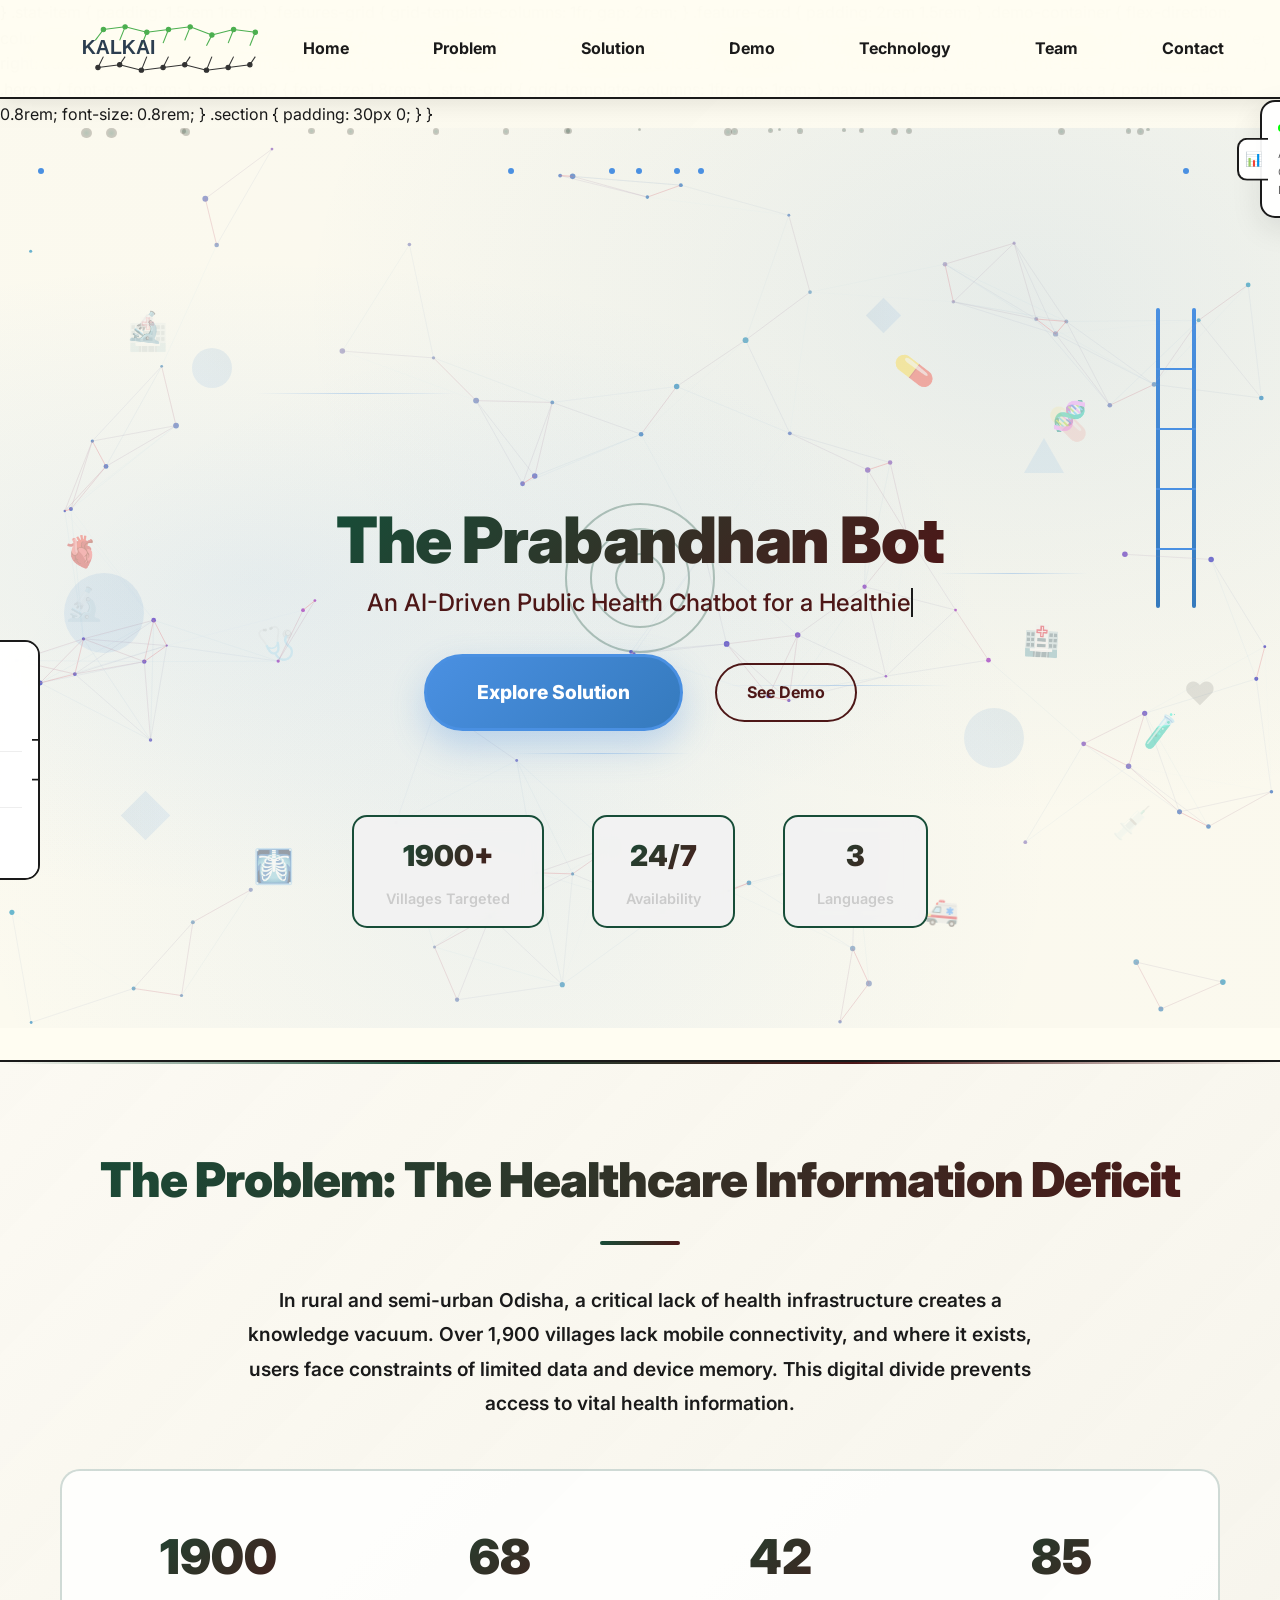
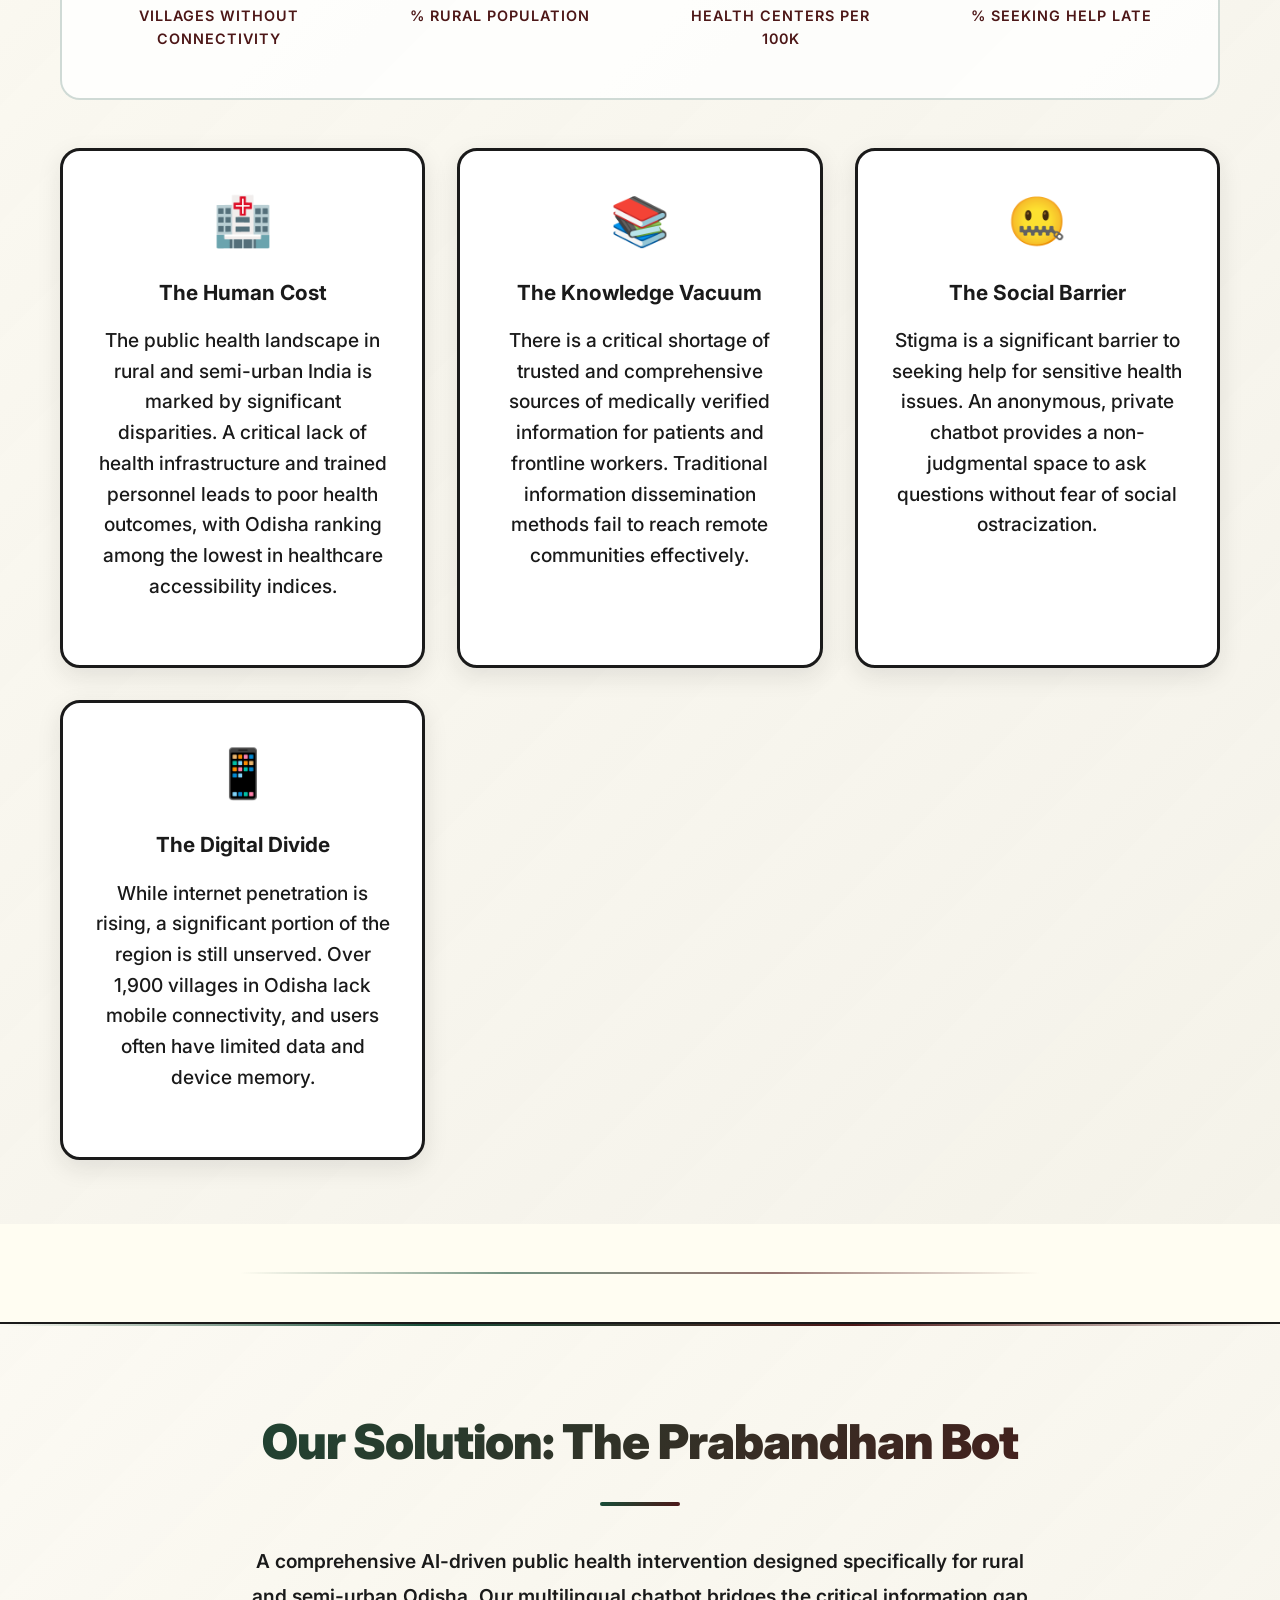
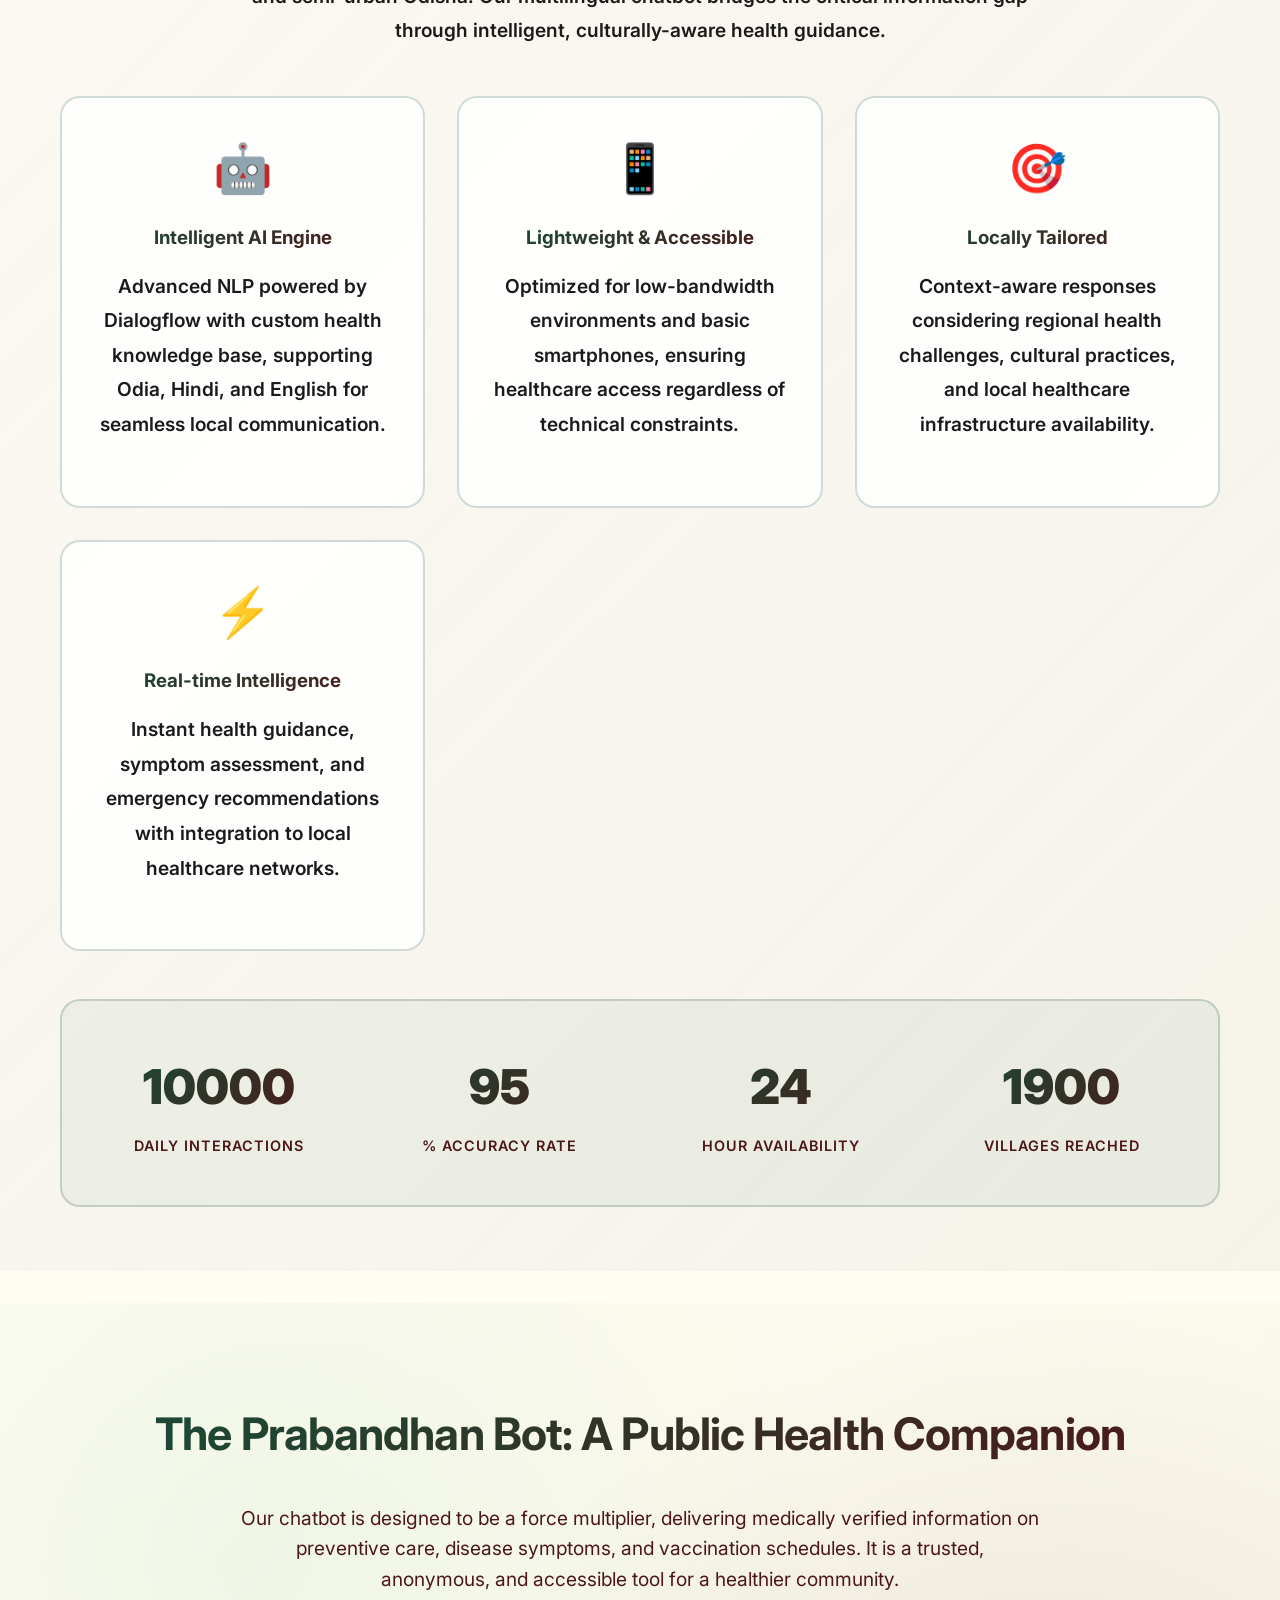
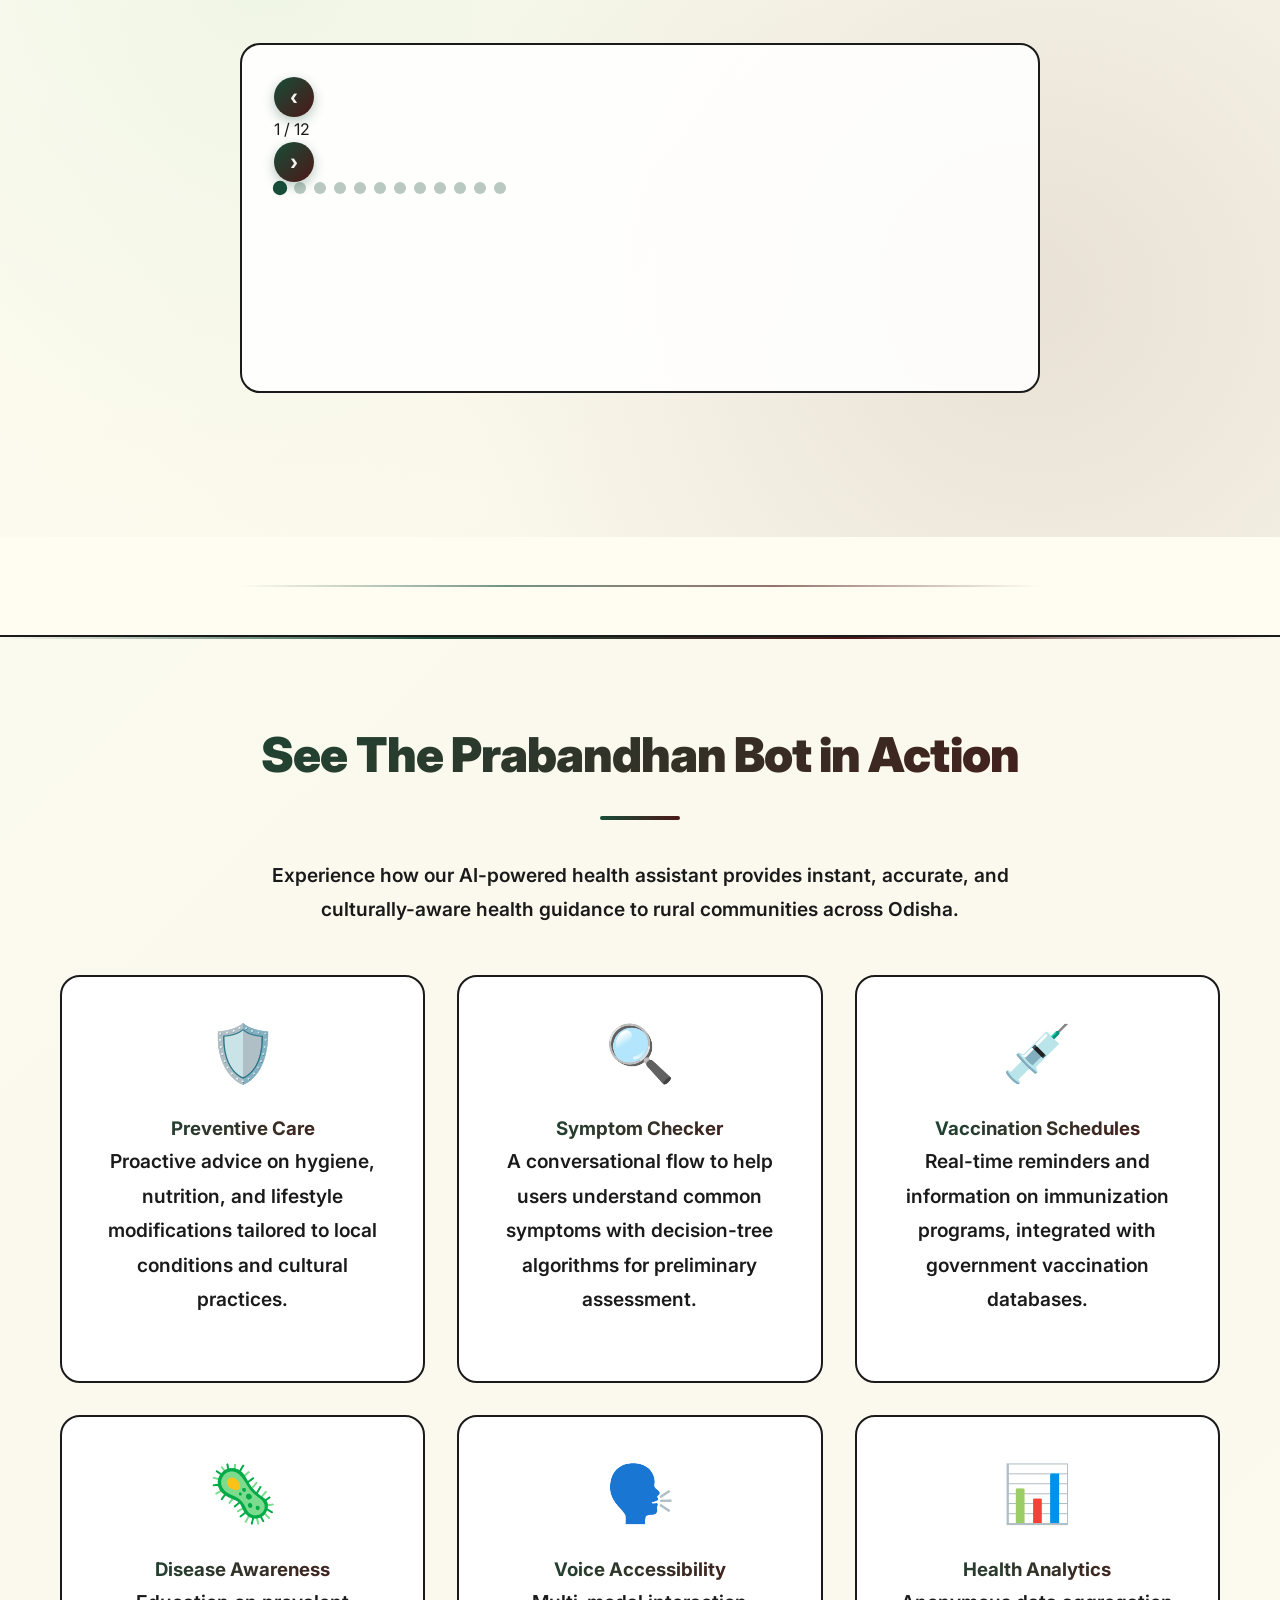
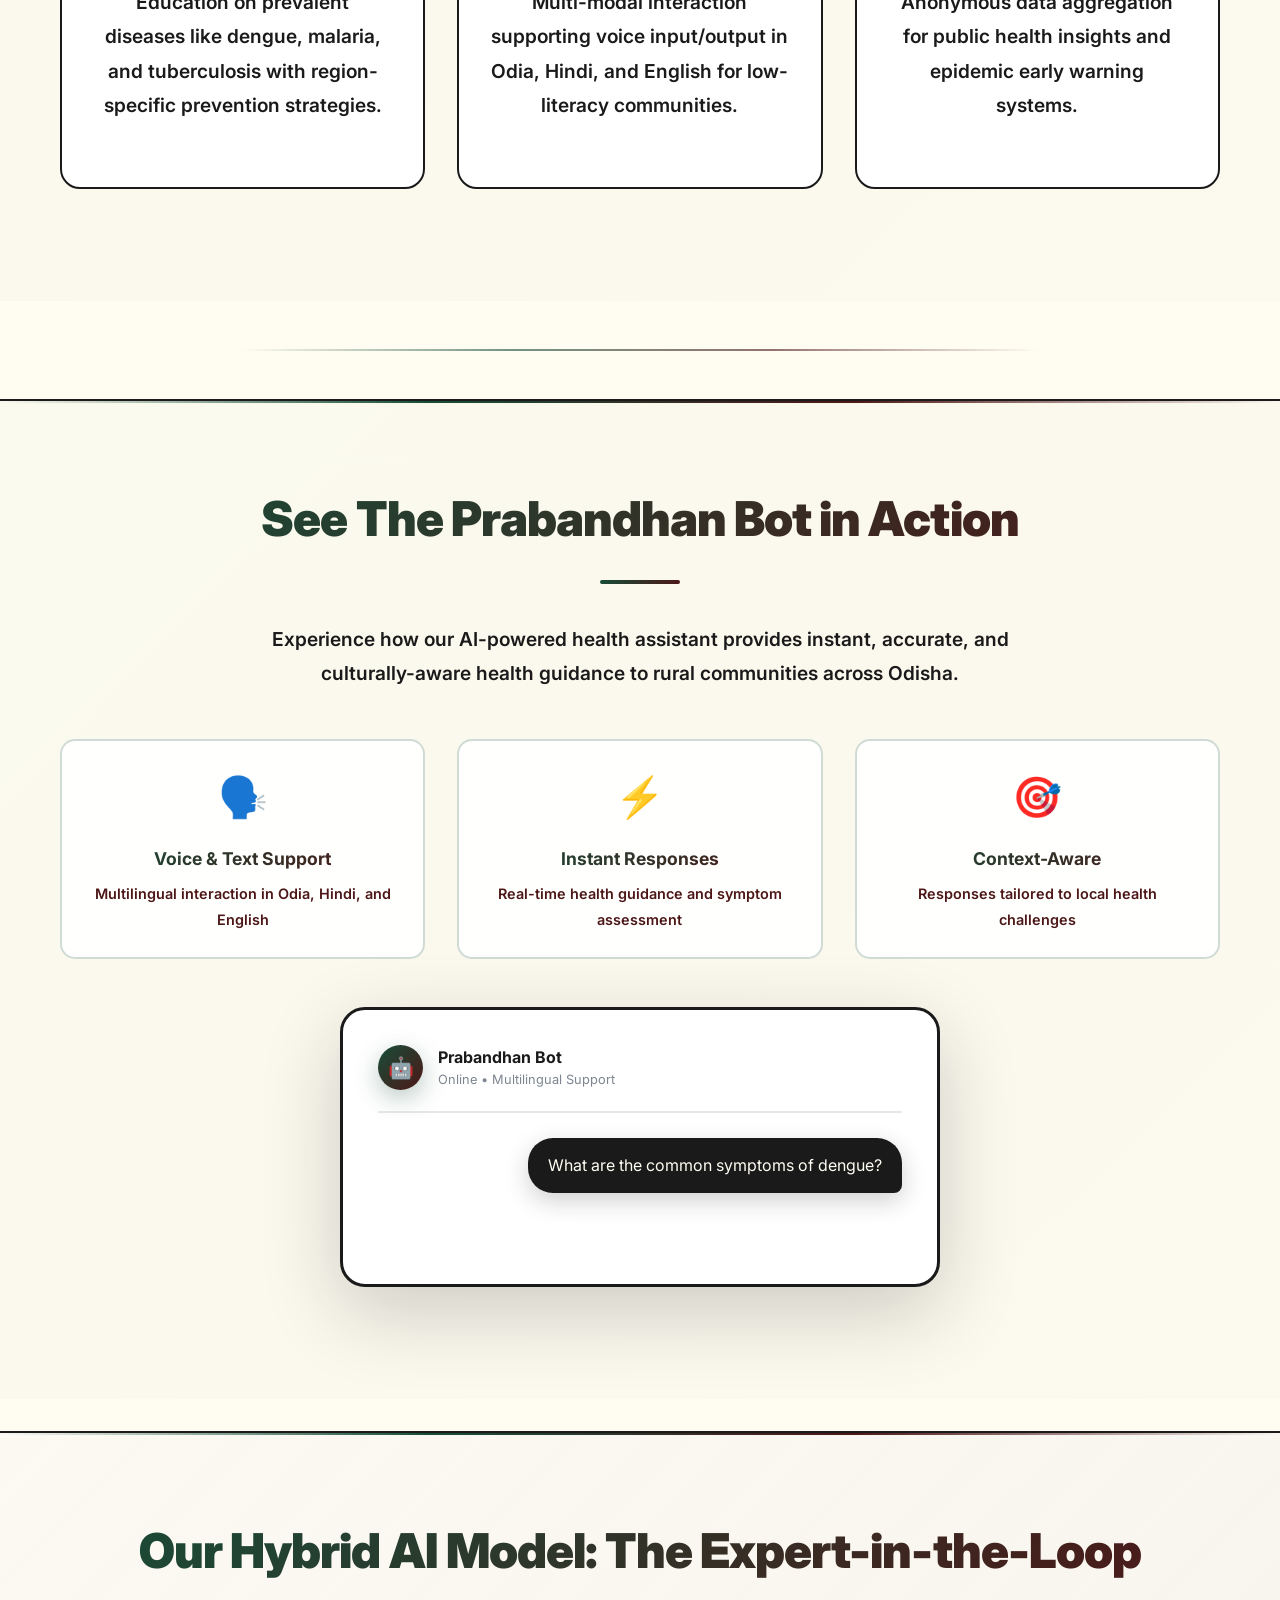
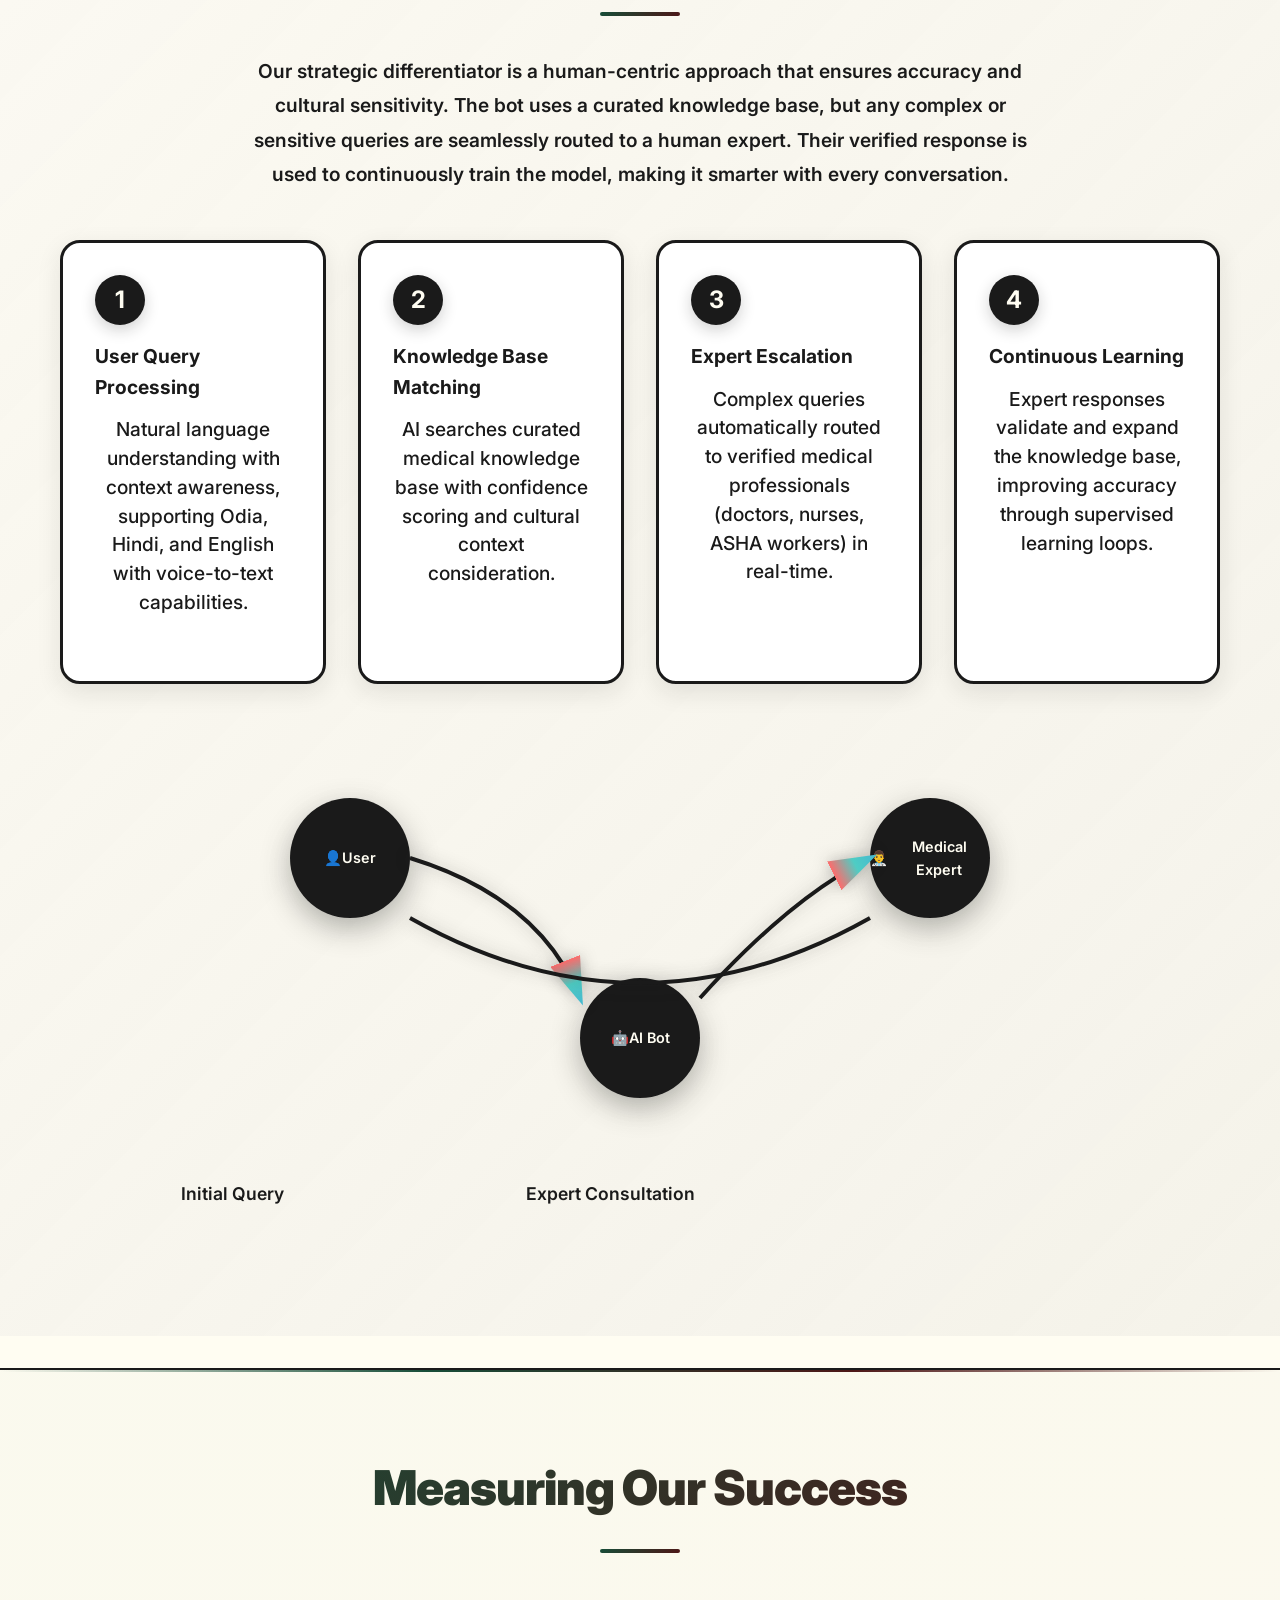
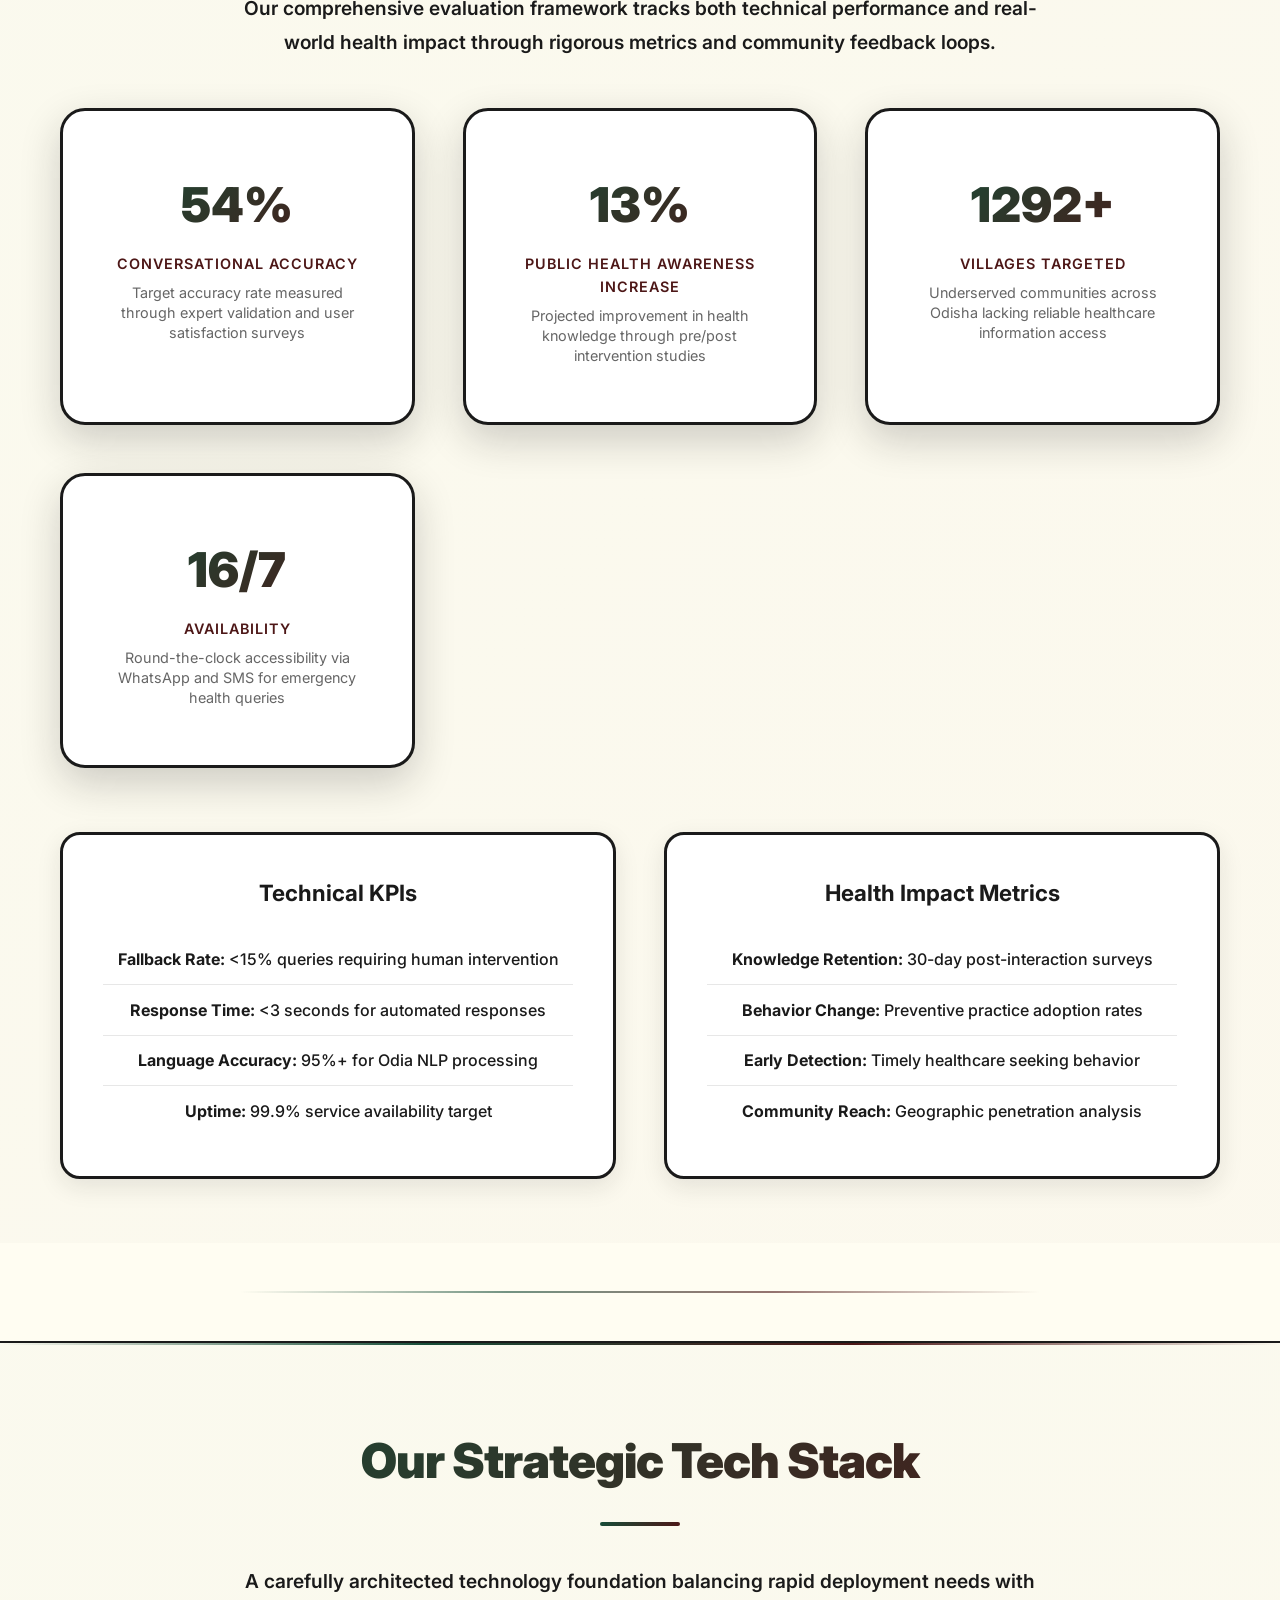
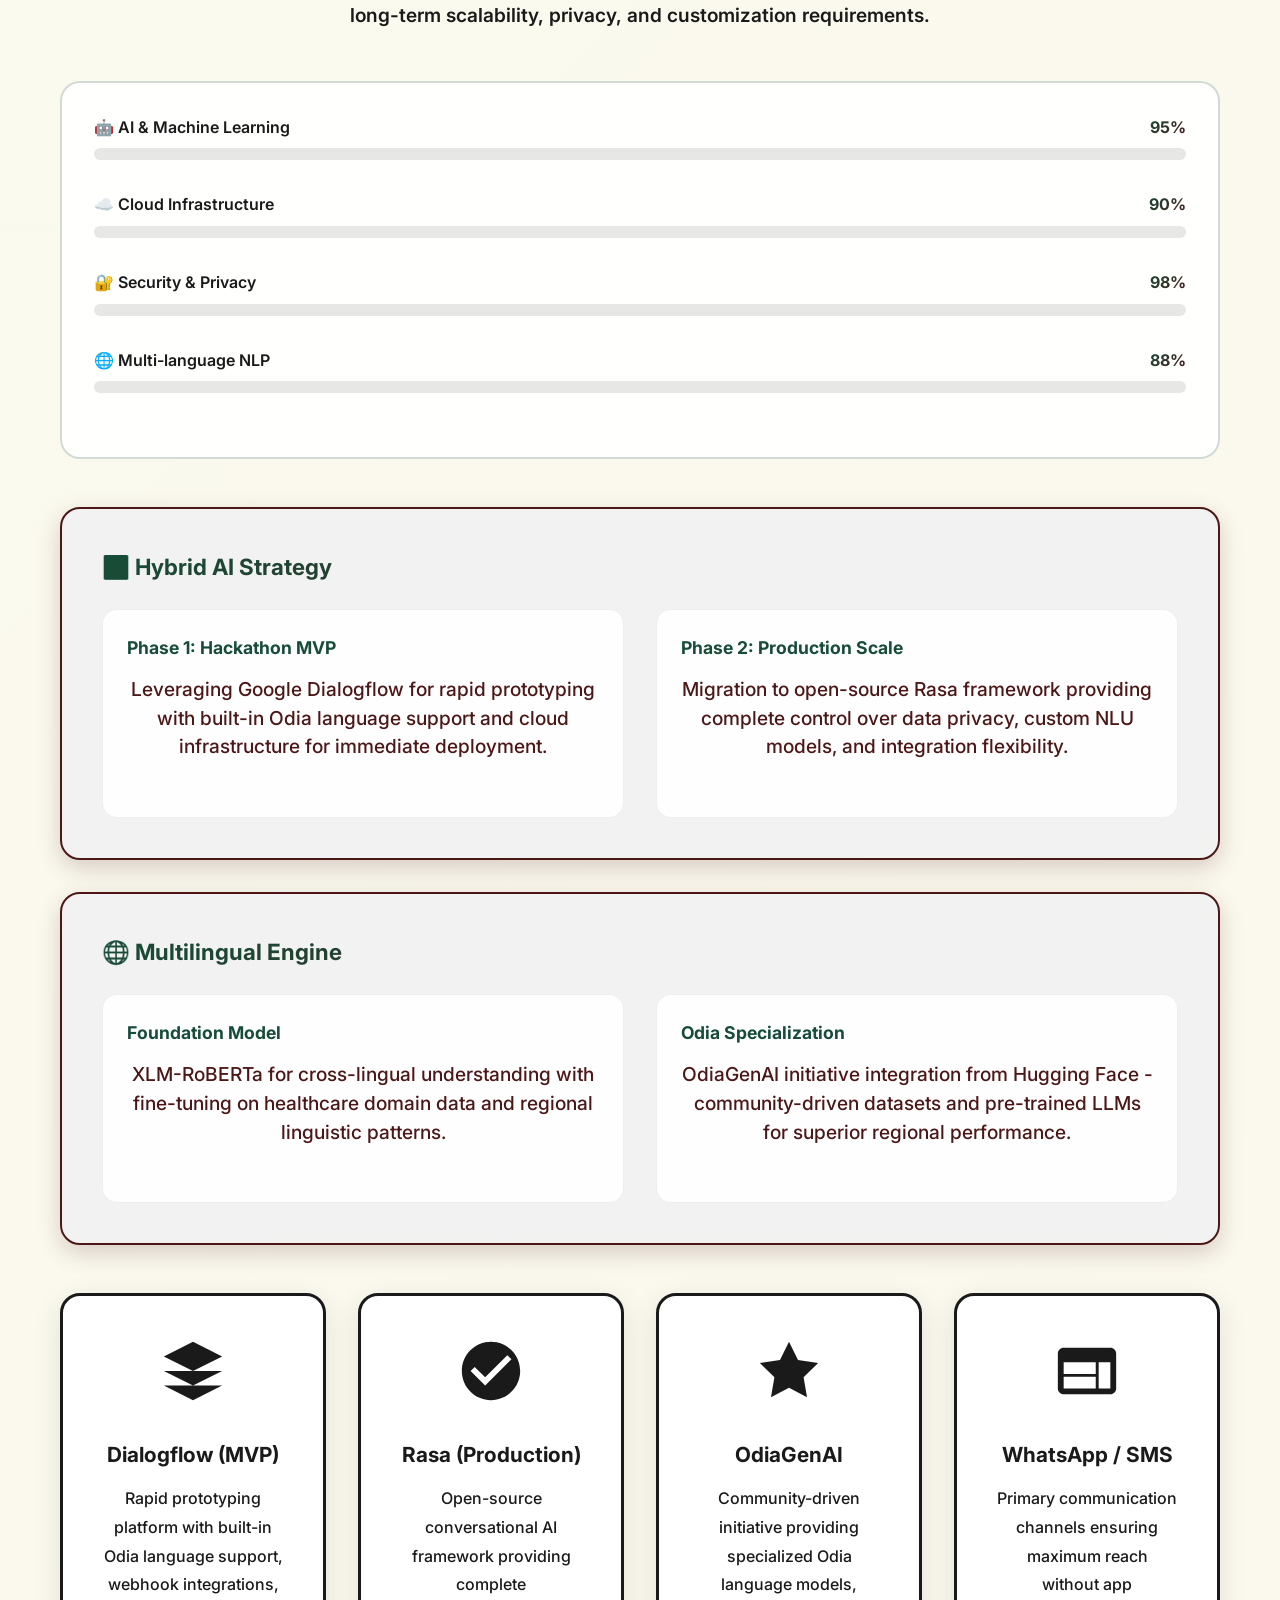
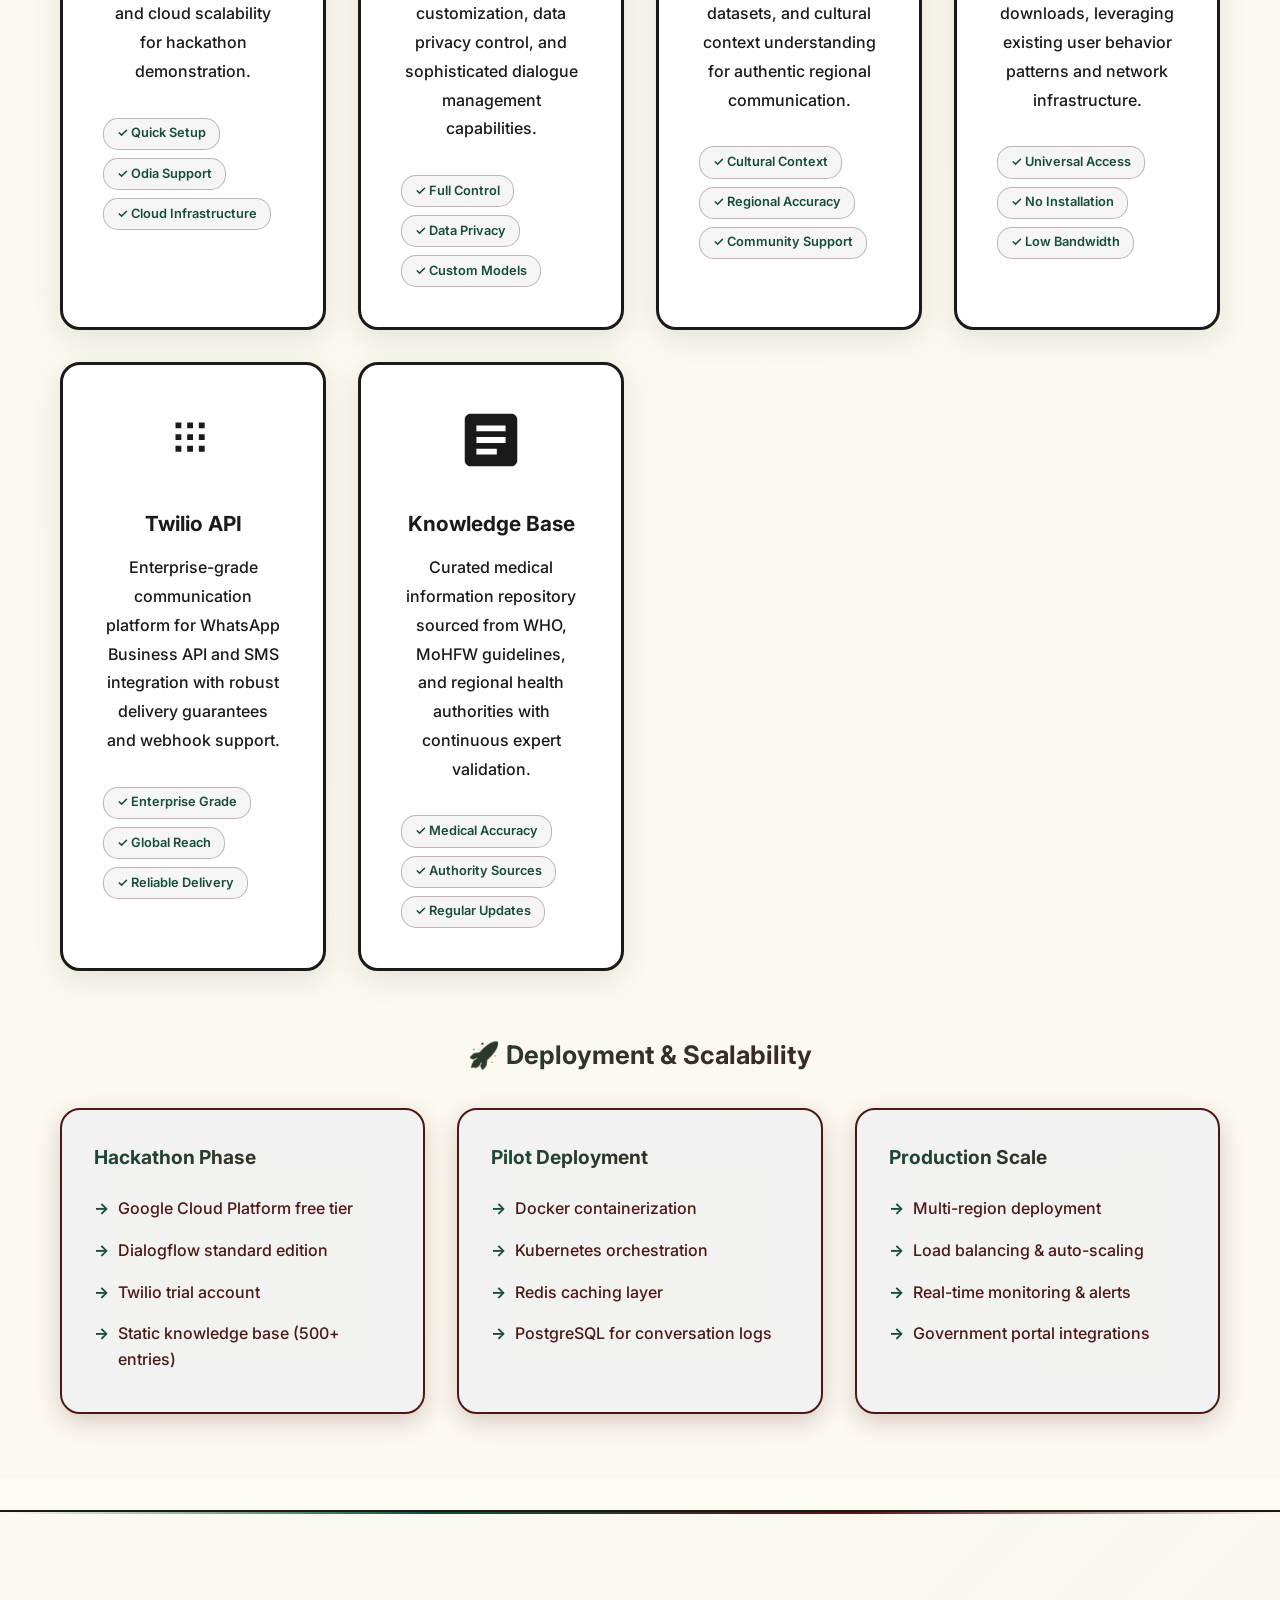
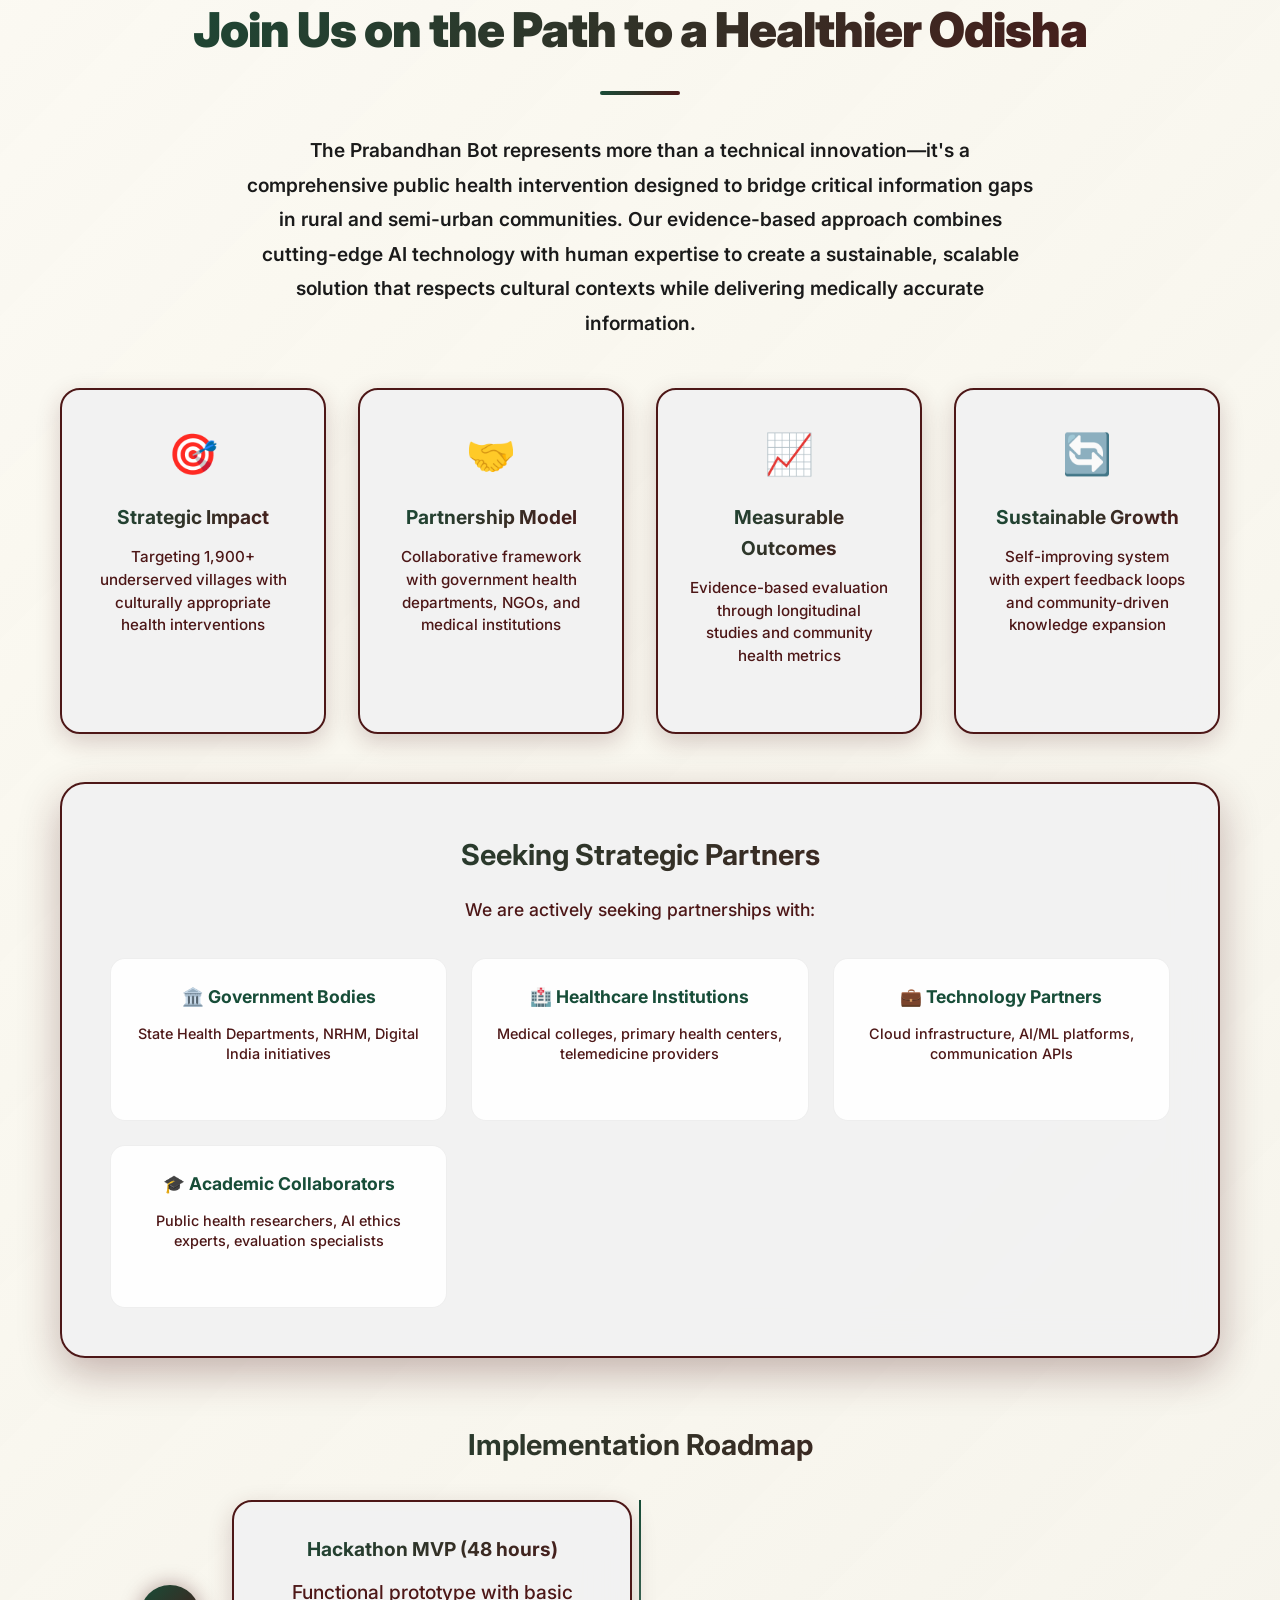
==== index.html @ 6de7fa2d "Add files via upload" ====
<!DOCTYPE html>
<html lang="en">
<head>
    <meta charset="UTF-8">
    <meta name="viewport" content="width=device-width, initial-scale=1.0">
    <title>KALKAI Presents: The Prabandhan Bot - AI-Driven Public Health Chatbot</title>
    <link rel="preconnect" href="https://fonts.googleapis.com">
    <link rel="preconnect" href="https://fonts.gstatic.com" crossorigin>
    <link href="https://fonts.googleapis.com/css2?family=Inter:wght@300;400;500;600;700;800&display=swap" rel="stylesheet">
    
    <style>
        * {
            margin: 0;
            padding: 0;
            box-sizing: border-box;
        }

        html {
            scroll-behavior: smooth;
            overflow-x: hidden;
        }

        body {
            font-family: 'Inter', sans-serif;
            background: #FFFDF2;
            color: #1a1a1a;
            line-height: 1.6;
            overflow-x: hidden;
            position: relative;
            width: 100%;
            max-width: 100%;
        }

        body::before {
            content: '';
            position: fixed;
            top: 0;
            left: 0;
            width: 100%;
            height: 100%;
            background: linear-gradient(135deg, rgba(26, 26, 26, 0.02) 0%, rgba(26, 26, 26, 0.01) 50%, rgba(26, 26, 26, 0.02) 100%);
            z-index: -1;
            pointer-events: none;
        }

        .container {
            max-width: 1200px;
            margin: 0 auto;
            padding: 0 20px;
        }

        /* Header */
        .header {
            position: fixed;
            top: 0;
            left: 0;
            width: 100%;
            background: rgba(255, 253, 242, 0.98);
            backdrop-filter: blur(20px);
            z-index: 1000;
            padding: 1rem 0;
            border-bottom: 2px solid #1a1a1a;
            box-shadow: 0 4px 20px rgba(26, 26, 26, 0.1);
        }

        .header-content {
            display: flex;
            align-items: center;
            justify-content: space-between;
            max-width: 1200px;
            margin: 0 auto;
            padding: 0 20px;
        }

        .logo {
            display: flex;
            align-items: center;
            gap: 1rem;
            cursor: pointer;
            transition: transform 0.3s ease;
            text-decoration: none;
        }

        .logo:hover {
            transform: scale(1.05);
        }

        .logo img {
            height: 65px;
            width: auto;
        }

        .logo-text {
            font-size: 1.8rem;
            font-weight: 700;
            background: linear-gradient(135deg, #174D38, #4D1717);
            -webkit-background-clip: text;
            -webkit-text-fill-color: transparent;
            background-clip: text;
        }

        .nav-links {
            display: flex;
            gap: 2rem;
            list-style: none;
        }

        .nav-links a {
            color: #1a1a1a;
            text-decoration: none;
            font-weight: 700;
            transition: all 0.3s ease;
            padding: 0.8rem 1.5rem;
            border-radius: 8px;
            border: 2px solid transparent;
        }

        .nav-links a:hover {
            background: linear-gradient(135deg, #174D38, #4D1717);
            color: #F2F2F2;
            border: 2px solid #174D38;
            transform: translateY(-2px);
        }

        /* Hero Section */
        .hero {
            height: 100vh;
            position: relative;
            display: flex;
            align-items: center;
            justify-content: center;
            text-align: center;
            overflow: hidden;
            background: #FFFDF2;
            padding-top: 80px;
        }

        .hero-canvas {
            position: absolute;
            top: 0;
            left: 0;
            width: 100%;
            height: 100%;
            z-index: 1;
        }

        .hero-content {
            position: relative;
            z-index: 2;
            opacity: 0;
            transform: translateY(30px);
            animation: fadeInUp 2s ease forwards 0.5s;
            text-align: center;
            max-width: 800px;
            margin: 0 auto;
            padding: 0 20px;
        }

        /* Floating Elements */
        .floating-elements {
            position: absolute;
            top: 0;
            left: 0;
            width: 100%;
            height: 100%;
            z-index: 1;
            pointer-events: none;
        }

        .floating-icon {
            position: absolute;
            font-size: 2rem;
            opacity: 0.1;
            animation: float 6s ease-in-out infinite;
        }

        .floating-icon:nth-child(1) { top: 20%; left: 10%; animation-delay: 0s; }
        .floating-icon:nth-child(2) { top: 30%; right: 15%; animation-delay: 1s; }
        .floating-icon:nth-child(3) { bottom: 40%; left: 20%; animation-delay: 2s; }
        .floating-icon:nth-child(4) { bottom: 20%; right: 10%; animation-delay: 3s; }
        .floating-icon:nth-child(5) { top: 50%; left: 5%; animation-delay: 4s; }
        .floating-icon:nth-child(6) { top: 60%; right: 5%; animation-delay: 5s; }

        @keyframes float {
            0%, 100% { 
                transform: translateY(0px) rotate(0deg);
                opacity: 0.1;
            }
            50% { 
                transform: translateY(-20px) rotate(10deg);
                opacity: 0.3;
            }
        }

        /* Hero Background Gradient Animation */
        .hero::before {
            content: '';
            position: absolute;
            top: 0;
            left: 0;
            right: 0;
            bottom: 0;
            background: linear-gradient(
                45deg,
                rgba(26, 26, 26, 0.02) 0%,
                rgba(26, 26, 26, 0.01) 25%,
                rgba(26, 26, 26, 0.02) 50%,
                rgba(26, 26, 26, 0.01) 75%,
                rgba(26, 26, 26, 0.02) 100%
            );
            background-size: 400% 400%;
            animation: gradientShift 15s ease infinite;
            z-index: 0;
        }

        @keyframes gradientShift {
            0% { background-position: 0% 50%; }
            50% { background-position: 100% 50%; }
            100% { background-position: 0% 50%; }
        }

        /* Interactive Elements */
        .hero-stats {
            position: absolute;
            bottom: 100px;
            left: 50%;
            transform: translateX(-50%);
            display: flex;
            gap: 3rem;
            z-index: 2;
        }

        .hero-stat {
            text-align: center;
            padding: 1rem 2rem;
            background: rgba(242, 242, 242, 0.9);
            border-radius: 15px;
            border: 2px solid #174D38;
            backdrop-filter: blur(10px);
            transition: all 0.3s ease;
            cursor: pointer;
        }

        .hero-stat:hover {
            transform: translateY(-5px);
            box-shadow: 0 10px 30px rgba(23, 77, 56, 0.2);
            border-color: #4D1717;
        }

        .hero-stat-number {
            font-size: 1.8rem;
            font-weight: 900;
            background: linear-gradient(135deg, #174D38, #4D1717);
            -webkit-background-clip: text;
            -webkit-text-fill-color: transparent;
            background-clip: text;
            margin-bottom: 0.5rem;
        }

        .hero-stat-label {
            font-size: 0.9rem;
            color: #CBCBCB;
            font-weight: 600;
        }

        .hero h1 {
            font-size: 4rem;
            font-weight: 900;
            margin-bottom: 0.5rem;
            background: linear-gradient(135deg, #174D38, #4D1717);
            -webkit-background-clip: text;
            -webkit-text-fill-color: transparent;
            background-clip: text;
            text-shadow: none;
            letter-spacing: -0.02em;
            position: relative;
            text-align: center;
            line-height: 1.1;
        }

        .hero h1::before {
            content: '';
            position: absolute;
            top: -10px;
            left: -10px;
            right: -10px;
            bottom: -10px;
            background: linear-gradient(45deg, transparent, rgba(26, 26, 26, 0.05), transparent);
            border-radius: 10px;
            z-index: -1;
            opacity: 0;
            animation: titleGlow 3s ease-in-out infinite;
        }

        @keyframes titleGlow {
            0%, 100% { opacity: 0; transform: scale(1); }
            50% { opacity: 1; transform: scale(1.02); }
        }

        /* Animated Subtitle */
        .hero-subtitle {
            font-size: 1.5rem;
            margin-bottom: 1.5rem;
            color: #4D1717;
            font-weight: 500;
            max-width: 600px;
            margin-left: auto;
            margin-right: auto;
            position: relative;
            overflow: hidden;
            text-align: center;
        }

        .typing-text {
            border-right: 2px solid #1a1a1a;
            animation: blink 1s infinite;
        }

        @keyframes blink {
            0%, 50% { border-color: #1a1a1a; }
            51%, 100% { border-color: transparent; }
        }

        /* Interactive CTA with ripple effect */
        .cta-container {
            position: relative;
            margin-top: 2rem;
            display: flex;
            gap: 2rem;
            justify-content: center;
            align-items: center;
            flex-wrap: wrap;
        }

        .cta-secondary {
            display: inline-block;
            padding: 15px 30px;
            border: 2px solid #4D1717;
            background: transparent;
            color: #4D1717;
            text-decoration: none;
            border-radius: 50px;
            font-weight: 700;
            transition: all 0.3s ease;
            position: relative;
            overflow: hidden;
        }

        .cta-secondary:hover {
            background: #4D1717;
            color: #F2F2F2;
            transform: translateY(-2px);
        }

        @keyframes gradientText {
            0% { background-position: 0% 50%; }
            50% { background-position: 100% 50%; }
            100% { background-position: 0% 50%; }
        }

        .hero p {
            font-size: 1.5rem;
            margin-bottom: 2rem;
            color: #2d2d2d;
            font-weight: 500;
            max-width: 600px;
            margin-left: auto;
            margin-right: auto;
        }

        .cta-button {
            display: inline-block;
            background: linear-gradient(135deg, #4A90E2, #357ABD);
            color: #FFFFFF;
            padding: 20px 50px;
            border-radius: 50px;
            text-decoration: none;
            font-weight: 800;
            font-size: 1.2rem;
            transition: all 0.4s cubic-bezier(0.175, 0.885, 0.32, 1.275);
            box-shadow: 0 15px 35px rgba(74, 144, 226, 0.3);
            position: relative;
            overflow: hidden;
            border: 3px solid #4A90E2;
        }

        .cta-button::before {
            content: '';
            position: absolute;
            top: 0;
            left: -100%;
            width: 100%;
            height: 100%;
            background: linear-gradient(90deg, transparent, rgba(255, 255, 255, 0.3), transparent);
            transition: left 0.5s;
        }

        .cta-button:hover::before {
            left: 100%;
        }

        .cta-button:hover {
            transform: translateY(-5px) scale(1.05);
            background: #FFFFFF;
            color: #4A90E2;
            box-shadow: 0 25px 50px rgba(74, 144, 226, 0.4);
            border-color: #357ABD;
        }

        /* Section Styles */
        .section {
            padding: 100px 0;
            opacity: 0;
            transform: translateY(50px);
            transition: all 0.8s ease;
            background: #FFFDF2;
            border-top: 2px solid #1a1a1a;
        }

        .section.visible {
            opacity: 1;
            transform: translateY(0);
        }

        .section h2 {
            font-size: 3rem;
            font-weight: 900;
            margin-bottom: 2rem;
            background: linear-gradient(135deg, #174D38, #4D1717);
            -webkit-background-clip: text;
            -webkit-text-fill-color: transparent;
            background-clip: text;
            text-align: center;
            position: relative;
            letter-spacing: -0.02em;
        }

        .section h2::after {
            content: '';
            position: absolute;
            bottom: -10px;
            left: 50%;
            transform: translateX(-50%);
            width: 80px;
            height: 4px;
            background: linear-gradient(135deg, #174D38, #4D1717);
            border-radius: 2px;
        }

        .section p {
            font-size: 1.2rem;
            line-height: 1.8;
            max-width: 800px;
            margin: 0 auto 2rem;
            text-align: center;
            color: #1a1a1a;
            font-weight: 600;
        }

        /* Problem Section */
        .problem {
            background: #FFFDF2;
            position: relative;
            border-top: 2px solid #1a1a1a;
        }

        .problem h2 {
            color: #1a1a1a;
        }

        .problem p {
            color: #1a1a1a;
        }

        /* Chatbot Mockup */
        .chatbot-demo {
            background: #FFFFFF;
            border: 3px solid #1a1a1a;
            border-radius: 25px;
            padding: 35px;
            max-width: 600px;
            margin: 3rem auto;
            box-shadow: 0 25px 80px rgba(26, 26, 26, 0.2);
            backdrop-filter: blur(20px);
        }

        .chat-header {
            display: flex;
            align-items: center;
            margin-bottom: 25px;
            padding-bottom: 20px;
            border-bottom: 2px solid rgba(26, 26, 26, 0.1);
        }

        .bot-avatar {
            width: 45px;
            height: 45px;
            background: linear-gradient(135deg, #174D38, #4D1717);
            border-radius: 50%;
            display: flex;
            align-items: center;
            justify-content: center;
            margin-right: 15px;
            font-size: 1.3rem;
            color: #F2F2F2;
            box-shadow: 0 8px 25px rgba(23, 77, 56, 0.3);
            animation: pulse 2s infinite;
        }

        @keyframes pulse {
            0%, 100% { transform: scale(1); }
            50% { transform: scale(1.05); }
        }

        .chat-message {
            margin-bottom: 15px;
            opacity: 0;
            transform: translateY(20px);
        }

        .user-message {
            text-align: right;
        }

        .user-message .message-bubble {
            background: #1a1a1a;
            color: #FFFDF2;
            padding: 15px 20px;
            border-radius: 25px 25px 8px 25px;
            display: inline-block;
            max-width: 80%;
            box-shadow: 0 8px 25px rgba(26, 26, 26, 0.2);
        }

        .bot-message .message-bubble {
            background: #1a1a1a;
            color: #FFFDF2;
            padding: 15px 20px;
            border-radius: 25px 25px 25px 8px;
            display: inline-block;
            max-width: 80%;
            box-shadow: 0 8px 25px rgba(26, 26, 26, 0.2);
            font-weight: 500;
        }

        .typing-indicator {
            display: none;
            color: #7d8590;
            font-style: italic;
        }

        /* Expert Loop Diagram */
        .expert-loop {
            text-align: center;
            margin: 4rem auto;
        }

        .diagram-container {
            position: relative;
            max-width: 800px;
            margin: 0 auto;
            height: 400px;
        }

        .node {
            position: absolute;
            width: 120px;
            height: 120px;
            border-radius: 50%;
            display: flex;
            align-items: center;
            justify-content: center;
            font-weight: 600;
            font-size: 0.9rem;
            text-align: center;
            box-shadow: 0 10px 30px rgba(0, 0, 0, 0.3);
        }

        .user-node {
            background: #1a1a1a;
            color: #FFFDF2;
            top: 50px;
            left: 50px;
            animation: nodeFloat 3s ease-in-out infinite;
        }

        .bot-node {
            background: #1a1a1a;
            color: #FFFDF2;
            bottom: 50px;
            left: 50%;
            transform: translateX(-50%);
            animation: nodeFloat 3s ease-in-out infinite 1s;
        }

        .expert-node {
            background: #1a1a1a;
            color: #FFFDF2;
            top: 50px;
            right: 50px;
            animation: nodeFloat 3s ease-in-out infinite 2s;
        }

        @keyframes nodeFloat {
            0%, 100% { transform: translateY(0) scale(1); }
            50% { transform: translateY(-10px) scale(1.05); }
        }

        .arrow {
            position: absolute;
            stroke: #1a1a1a;
            stroke-width: 4;
            fill: none;
            stroke-dasharray: 0;
            stroke-dashoffset: 0;
            filter: drop-shadow(0 0 8px rgba(26, 26, 26, 0.3));
        }

        /* Statistics Section */
        .stats {
            background: #FFFDF2;
            text-align: center;
            position: relative;
            border-top: 2px solid #1a1a1a;
        }

        .stats h2 {
            color: #1a1a1a;
        }

        .stats p {
            color: #1a1a1a;
        }

        .stats-grid {
            display: grid;
            grid-template-columns: repeat(auto-fit, minmax(300px, 1fr));
            gap: 3rem;
            margin-top: 3rem;
        }

        .stat-item {
            background: #FFFFFF;
            padding: 3.5rem 2.5rem;
            border-radius: 25px;
            border: 3px solid #1a1a1a;
            box-shadow: 0 15px 40px rgba(26, 26, 26, 0.2);
            backdrop-filter: blur(20px);
            transition: all 0.4s cubic-bezier(0.175, 0.885, 0.32, 1.275);
        }

        .stat-item:hover {
            transform: translateY(-10px) scale(1.02);
            border-color: #1a1a1a;
            box-shadow: 0 25px 60px rgba(26, 26, 26, 0.3);
            background: #FFFFFF;
        }

        .stat-number {
            font-size: 4.5rem;
            font-weight: 900;
            color: #1a1a1a;
            margin-bottom: 0.8rem;
        }

        .stat-label {
            font-size: 1.3rem;
            font-weight: 600;
            color: #1a1a1a;
        }

        /* Tech Stack Section */
        .tech-stack {
            background: #FFFDF2;
            border-top: 2px solid #1a1a1a;
        }

        .tech-stack h2 {
            color: #1a1a1a;
        }

        .tech-stack p {
            color: #1a1a1a;
        }

        .tech-grid {
            display: grid;
            grid-template-columns: repeat(auto-fit, minmax(250px, 1fr));
            gap: 2rem;
            margin-top: 3rem;
        }

        .tech-item {
            background: #FFFFFF;
            padding: 2.5rem;
            border-radius: 20px;
            text-align: center;
            border: 3px solid #1a1a1a;
            transition: all 0.4s cubic-bezier(0.175, 0.885, 0.32, 1.275);
            backdrop-filter: blur(20px);
            box-shadow: 0 8px 30px rgba(26, 26, 26, 0.1);
        }

        .tech-item:hover {
            transform: translateY(-8px) scale(1.02);
            border-color: #1a1a1a;
            box-shadow: 0 20px 50px rgba(26, 26, 26, 0.2);
            background: #FFFFFF;
        }

        .tech-icon {
            width: 70px;
            height: 70px;
            margin: 0 auto 1.5rem;
            fill: #1a1a1a;
            transition: all 0.3s ease;
        }

        .tech-item:hover .tech-icon {
            transform: scale(1.1) rotate(5deg);
            fill: #1a1a1a;
        }

        .tech-item h3 {
            font-size: 1.3rem;
            margin-bottom: 0.8rem;
            color: #1a1a1a;
            font-weight: 700;
        }

        .tech-item p {
            font-size: 1rem;
            color: #1a1a1a;
            font-weight: 500;
        }

        /* Final CTA */
        .final-cta {
            background: #FFFDF2;
            text-align: center;
            position: relative;
            border-top: 2px solid #1a1a1a;
        }

        .final-cta h2 {
            color: #1a1a1a;
        }

        .final-cta p {
            color: #1a1a1a;
        }

        /* Problem Grid Styles */
        .problem-grid {
            display: grid;
            grid-template-columns: repeat(auto-fit, minmax(280px, 1fr));
            gap: 2rem;
            margin-top: 3rem;
        }

        .problem-card {
            background: #FFFFFF;
            padding: 2rem;
            border-radius: 20px;
            text-align: center;
            border: 3px solid #1a1a1a;
            backdrop-filter: blur(20px);
            transition: all 0.4s cubic-bezier(0.175, 0.885, 0.32, 1.275);
            box-shadow: 0 8px 25px rgba(26, 26, 26, 0.1);
            position: relative;
            overflow: hidden;
        }

        .problem-card::before {
            content: '';
            position: absolute;
            top: 0;
            left: -100%;
            width: 100%;
            height: 100%;
            background: linear-gradient(90deg, transparent, rgba(23, 77, 56, 0.1), transparent);
            transition: left 0.5s ease;
        }

        .problem-card:hover::before {
            left: 100%;
        }

        .problem-card:hover {
            transform: translateY(-8px);
            border-color: #1a1a1a;
            box-shadow: 0 20px 50px rgba(26, 26, 26, 0.2);
            background: #FFFFFF;
        }

        .problem-icon {
            font-size: 3rem;
            margin-bottom: 1rem;
        }

        .problem-card h3 {
            font-size: 1.3rem;
            margin-bottom: 1rem;
            color: #1a1a1a;
            font-weight: 700;
        }

        .problem-card p {
            color: #1a1a1a;
            line-height: 1.6;
            font-weight: 500;
        }

        /* Features Showcase */
        .features-showcase {
            display: grid;
            grid-template-columns: repeat(auto-fit, minmax(300px, 1fr));
            gap: 2rem;
            margin: 3rem 0;
        }

        .feature-item {
            background: rgba(242, 242, 242, 0.95);
            padding: 2rem;
            border-radius: 20px;
            text-align: center;
            border: 2px solid #4D1717;
            backdrop-filter: blur(20px);
            transition: all 0.4s ease;
            box-shadow: 0 8px 25px rgba(77, 23, 23, 0.2);
        }

        .feature-item:hover {
            transform: translateY(-5px);
            border-color: #CBCBCB;
            box-shadow: 0 15px 40px rgba(77, 23, 23, 0.3);
            background: rgba(255, 255, 255, 0.98);
        }

        .feature-icon {
            font-size: 2.5rem;
            margin-bottom: 1rem;
        }

        .feature-item h3 {
            font-size: 1.2rem;
            margin-bottom: 0.8rem;
            background: linear-gradient(135deg, #174D38, #4D1717);
            -webkit-background-clip: text;
            -webkit-text-fill-color: transparent;
            background-clip: text;
            font-weight: 700;
        }

        .feature-item p {
            color: #4D1717;
            font-size: 0.95rem;
            line-height: 1.5;
            font-weight: 500;
        }

        /* Workflow Steps */
        .workflow-explanation {
            display: grid;
            grid-template-columns: repeat(auto-fit, minmax(250px, 1fr));
            gap: 2rem;
            margin: 3rem 0;
        }

        .workflow-step {
            background: #FFFFFF;
            padding: 2rem;
            border-radius: 20px;
            border: 3px solid #1a1a1a;
            backdrop-filter: blur(20px);
            transition: all 0.4s ease;
            box-shadow: 0 8px 25px rgba(26, 26, 26, 0.1);
        }

        .workflow-step:hover {
            transform: translateY(-5px);
            border-color: #1a1a1a;
            box-shadow: 0 15px 40px rgba(26, 26, 26, 0.2);
            background: #FFFFFF;
        }

        .step-number {
            width: 50px;
            height: 50px;
            border-radius: 50%;
            background: #1a1a1a;
            display: flex;
            align-items: center;
            justify-content: center;
            font-size: 1.5rem;
            font-weight: bold;
            color: #FFFDF2;
            margin-bottom: 1rem;
            box-shadow: 0 5px 15px rgba(26, 26, 26, 0.2);
        }

        .workflow-step h3 {
            font-size: 1.2rem;
            margin-bottom: 0.8rem;
            color: #1a1a1a;
            font-weight: 700;
        }

        .workflow-step p {
            color: #1a1a1a;
            line-height: 1.5;
            font-weight: 500;
        }

        /* Process Labels */
        .process-labels {
            display: flex;
            justify-content: space-around;
            margin-top: 2rem;
        }

        .process-label {
            color: #1a1a1a;
            font-weight: 600;
            font-size: 1.1rem;
            opacity: 0;
            transition: opacity 0.5s ease;
        }

        /* Statistics Enhancements */
        .stat-description {
            font-size: 0.9rem;
            color: #666;
            margin-top: 0.5rem;
            line-height: 1.4;
        }

        .metrics-breakdown {
            display: grid;
            grid-template-columns: repeat(auto-fit, minmax(400px, 1fr));
            gap: 3rem;
            margin-top: 4rem;
        }

        .metric-category {
            background: #FFFFFF;
            padding: 2.5rem;
            border-radius: 20px;
            border: 3px solid #1a1a1a;
            backdrop-filter: blur(20px);
            box-shadow: 0 8px 25px rgba(26, 26, 26, 0.1);
        }

        .metric-category h3 {
            font-size: 1.4rem;
            margin-bottom: 1.5rem;
            color: #1a1a1a;
            font-weight: 700;
        }

        .metric-category ul {
            list-style: none;
            padding: 0;
        }

        .metric-category li {
            padding: 0.8rem 0;
            border-bottom: 1px solid rgba(26, 26, 26, 0.1);
            color: #1a1a1a;
            line-height: 1.5;
            font-weight: 500;
        }

        .metric-category li:last-child {
            border-bottom: none;
        }

        .metric-category strong {
            color: #1a1a1a;
            font-weight: 700;
        }

        /* Architecture Styles */
        .architecture-overview {
            margin: 3rem 0;
        }

        .arch-layer {
            background: rgba(242, 242, 242, 0.95);
            padding: 2.5rem;
            border-radius: 20px;
            border: 2px solid #4D1717;
            backdrop-filter: blur(20px);
            margin-bottom: 2rem;
            box-shadow: 0 8px 25px rgba(77, 23, 23, 0.2);
        }

        .arch-layer h3 {
            font-size: 1.4rem;
            margin-bottom: 1.5rem;
            background: linear-gradient(135deg, #174D38, #4D1717);
            -webkit-background-clip: text;
            -webkit-text-fill-color: transparent;
            background-clip: text;
            font-weight: 700;
        }

        .arch-content {
            display: grid;
            grid-template-columns: repeat(auto-fit, minmax(300px, 1fr));
            gap: 2rem;
        }

        .arch-phase, .arch-component {
            background: rgba(255, 255, 255, 0.9);
            padding: 1.5rem;
            border-radius: 15px;
            border: 1px solid rgba(203, 203, 203, 0.3);
        }

        .arch-phase h4, .arch-component h4 {
            font-size: 1.1rem;
            margin-bottom: 0.8rem;
            color: #174D38;
            font-weight: 700;
        }

        .arch-phase p, .arch-component p {
            color: #4D1717;
            line-height: 1.5;
            font-weight: 500;
        }

        /* Tech Features */
        .tech-features {
            display: flex;
            flex-wrap: wrap;
            gap: 0.5rem;
            margin-top: 1rem;
        }

        .tech-features span {
            background: rgba(203, 203, 203, 0.2);
            color: #174D38;
            padding: 0.3rem 0.8rem;
            border-radius: 15px;
            font-size: 0.8rem;
            border: 1px solid rgba(77, 23, 23, 0.3);
            font-weight: 600;
        }

        /* Deployment Strategy */
        .deployment-strategy {
            margin-top: 4rem;
        }

        .deployment-strategy h3 {
            font-size: 1.6rem;
            margin-bottom: 2rem;
            text-align: center;
            background: linear-gradient(135deg, #174D38, #4D1717);
            -webkit-background-clip: text;
            -webkit-text-fill-color: transparent;
            background-clip: text;
            font-weight: 700;
        }

        .deployment-grid {
            display: grid;
            grid-template-columns: repeat(auto-fit, minmax(300px, 1fr));
            gap: 2rem;
        }

        .deployment-phase {
            background: rgba(242, 242, 242, 0.95);
            padding: 2rem;
            border-radius: 20px;
            border: 2px solid #4D1717;
            backdrop-filter: blur(20px);
            box-shadow: 0 8px 25px rgba(77, 23, 23, 0.2);
        }

        .deployment-phase h4 {
            font-size: 1.2rem;
            margin-bottom: 1rem;
            background: linear-gradient(135deg, #174D38, #4D1717);
            -webkit-background-clip: text;
            -webkit-text-fill-color: transparent;
            background-clip: text;
            font-weight: 700;
        }

        .deployment-phase ul {
            list-style: none;
            padding: 0;
        }

        .deployment-phase li {
            padding: 0.5rem 0;
            color: #4D1717;
            position: relative;
            padding-left: 1.5rem;
            font-weight: 500;
        }

        .deployment-phase li::before {
            content: '→';
            position: absolute;
            left: 0;
            color: #174D38;
            font-weight: bold;
        }

        /* CTA Highlights */
        .cta-highlights {
            display: grid;
            grid-template-columns: repeat(auto-fit, minmax(250px, 1fr));
            gap: 2rem;
            margin: 3rem 0;
        }

        .highlight-item {
            background: rgba(242, 242, 242, 0.95);
            padding: 2rem;
            border-radius: 20px;
            text-align: center;
            border: 2px solid #4D1717;
            backdrop-filter: blur(20px);
            transition: all 0.4s ease;
            box-shadow: 0 8px 25px rgba(77, 23, 23, 0.2);
        }

        .highlight-item:hover {
            transform: translateY(-5px);
            border-color: #CBCBCB;
            box-shadow: 0 15px 40px rgba(77, 23, 23, 0.3);
            background: rgba(255, 255, 255, 0.98);
        }

        .highlight-icon {
            font-size: 2.5rem;
            margin-bottom: 1rem;
        }

        .highlight-item h3 {
            font-size: 1.2rem;
            margin-bottom: 0.8rem;
            background: linear-gradient(135deg, #174D38, #4D1717);
            -webkit-background-clip: text;
            -webkit-text-fill-color: transparent;
            background-clip: text;
            font-weight: 700;
        }

        .highlight-item p {
            color: #4D1717;
            font-size: 0.95rem;
            line-height: 1.5;
            font-weight: 500;
        }

        /* Partnership Section */
        .partnership-call {
            background: rgba(242, 242, 242, 0.95);
            padding: 3rem;
            border-radius: 25px;
            border: 2px solid #4D1717;
            backdrop-filter: blur(20px);
            margin: 3rem 0;
            text-align: center;
            box-shadow: 0 15px 40px rgba(77, 23, 23, 0.3);
        }

        .partnership-call h3 {
            font-size: 1.8rem;
            margin-bottom: 1rem;
            background: linear-gradient(135deg, #174D38, #4D1717);
            -webkit-background-clip: text;
            -webkit-text-fill-color: transparent;
            background-clip: text;
            font-weight: 700;
        }

        .partnership-call > p {
            font-size: 1.1rem;
            margin-bottom: 2rem;
            color: #4D1717;
            font-weight: 500;
        }

        .partner-categories {
            display: grid;
            grid-template-columns: repeat(auto-fit, minmax(250px, 1fr));
            gap: 1.5rem;
            margin-top: 2rem;
        }

        .partner-cat {
            background: rgba(255, 255, 255, 0.9);
            padding: 1.5rem;
            border-radius: 15px;
            border: 1px solid rgba(203, 203, 203, 0.3);
        }

        .partner-cat h4 {
            font-size: 1.1rem;
            margin-bottom: 0.8rem;
            color: #174D38;
            font-weight: 700;
        }

        .partner-cat p {
            color: #4D1717;
            font-size: 0.9rem;
            line-height: 1.4;
            font-weight: 500;
        }

        /* Timeline Styles */
        .roadmap-timeline {
            margin: 4rem 0;
        }

        .roadmap-timeline h3 {
            font-size: 1.8rem;
            margin-bottom: 2rem;
            text-align: center;
            background: linear-gradient(135deg, #174D38, #4D1717);
            -webkit-background-clip: text;
            -webkit-text-fill-color: transparent;
            background-clip: text;
            font-weight: 700;
        }

        .timeline {
            position: relative;
            max-width: 1000px;
            margin: 0 auto;
        }

        .timeline::before {
            content: '';
            position: absolute;
            left: 50%;
            top: 0;
            bottom: 0;
            width: 2px;
            background: linear-gradient(180deg, #174D38, #CBCBCB, #4D1717);
            transform: translateX(-50%);
        }

        .timeline-item {
            position: relative;
            margin-bottom: 3rem;
            display: flex;
            align-items: center;
        }

        .timeline-item:nth-child(odd) {
            flex-direction: row;
        }

        .timeline-item:nth-child(even) {
            flex-direction: row-reverse;
        }

        .timeline-marker {
            width: 60px;
            height: 60px;
            border-radius: 50%;
            background: linear-gradient(135deg, #174D38, #4D1717);
            display: flex;
            align-items: center;
            justify-content: center;
            font-size: 1.5rem;
            font-weight: bold;
            color: #F2F2F2;
            position: relative;
            z-index: 2;
            box-shadow: 0 0 20px rgba(77, 23, 23, 0.4);
        }

        .timeline-content {
            background: rgba(242, 242, 242, 0.95);
            padding: 2rem;
            border-radius: 20px;
            border: 2px solid #4D1717;
            backdrop-filter: blur(20px);
            flex: 1;
            margin: 0 2rem;
            max-width: 400px;
            box-shadow: 0 8px 25px rgba(77, 23, 23, 0.2);
        }

        .timeline-content h4 {
            font-size: 1.2rem;
            margin-bottom: 0.8rem;
            background: linear-gradient(135deg, #174D38, #4D1717);
            -webkit-background-clip: text;
            -webkit-text-fill-color: transparent;
            background-clip: text;
            font-weight: 700;
        }

        .timeline-content p {
            color: #4D1717;
            line-height: 1.5;
            font-weight: 500;
        }

        /* Live Data Indicators */
        .live-indicator {
            position: fixed;
            top: 100px;
            right: -180px;
            background: rgba(255, 255, 255, 0.95);
            border: 2px solid #1a1a1a;
            border-radius: 15px;
            padding: 1rem;
            z-index: 1001;
            min-width: 200px;
            backdrop-filter: blur(10px);
            box-shadow: 0 10px 30px rgba(26, 26, 26, 0.1);
            transition: right 0.4s ease;
            cursor: pointer;
        }

        .live-indicator:hover {
            right: 20px;
        }

        .live-indicator.show {
            right: -160px;
        }

        /* Add a visible tab/hint */
        .live-indicator::before {
            content: '📊';
            position: absolute;
            left: -25px;
            top: 50%;
            transform: translateY(-50%);
            background: rgba(255, 255, 255, 0.95);
            border: 2px solid #1a1a1a;
            border-right: none;
            border-radius: 10px 0 0 10px;
            padding: 8px 6px;
            font-size: 14px;
            transition: all 0.3s ease;
        }

        .live-indicator:hover::before {
            background: rgba(74, 144, 226, 0.95);
            color: white;
        }

        .live-status {
            display: flex;
            align-items: center;
            gap: 0.5rem;
            margin-bottom: 0.5rem;
        }

        .status-dot {
            width: 8px;
            height: 8px;
            border-radius: 50%;
            background: #00ff00;
            animation: pulse 2s infinite;
        }

        .status-text {
            font-size: 0.8rem;
            font-weight: 600;
            color: #1a1a1a;
        }

        .live-metrics {
            font-size: 0.7rem;
            color: #666;
        }

        /* Health Companion Section */
        .health-companion {
            background: linear-gradient(135deg, #FFFDF2 0%, #F8F6E8 100%);
            padding: 6rem 0;
            position: relative;
            overflow: hidden;
        }

        .health-companion::before {
            content: '';
            position: absolute;
            top: 0;
            left: 0;
            width: 100%;
            height: 100%;
            background: 
                radial-gradient(circle at 20% 30%, rgba(116, 200, 147, 0.1) 0%, transparent 50%),
                radial-gradient(circle at 80% 70%, rgba(77, 23, 23, 0.1) 0%, transparent 50%);
            z-index: 1;
        }

        .health-companion .container {
            position: relative;
            z-index: 2;
        }

        .health-companion h2 {
            text-align: center;
            font-size: 2.8rem;
            background: linear-gradient(135deg, #174D38, #4D1717);
            -webkit-background-clip: text;
            -webkit-text-fill-color: transparent;
            background-clip: text;
            margin-bottom: 2rem;
            font-weight: 700;
            letter-spacing: -0.02em;
        }

        /* Interactive Health Tips Carousel */
        .health-tips-carousel {
            position: relative;
            background: rgba(255, 255, 255, 0.9);
            border: 2px solid #1a1a1a;
            border-radius: 20px;
            padding: 2rem;
            margin: 3rem auto;
            max-width: 800px;
            overflow: hidden;
            min-height: 350px;
        }

        .health-tip {
            display: none;
            text-align: center;
            animation: fadeInUp 0.6s ease;
        }

        .health-tip.active {
            display: block;
        }

        .health-tip-icon {
            font-size: 3rem;
            margin-bottom: 1rem;
        }

        .health-tip h3 {
            font-size: 1.5rem;
            background: linear-gradient(135deg, #174D38, #4D1717);
            -webkit-background-clip: text;
            -webkit-text-fill-color: transparent;
            background-clip: text;
            font-weight: 700;
            margin-bottom: 1rem;
        }

        .health-tip p {
            color: #4D1717;
            font-size: 1.1rem;
            line-height: 1.6;
        }

        .health-tip-stats {
            display: flex;
            flex-wrap: wrap;
            gap: 0.5rem;
            margin-top: 1rem;
        }

        .health-tip-stats .stat {
            background: linear-gradient(135deg, #174D38, #22694E);
            color: white;
            padding: 0.3rem 0.8rem;
            border-radius: 20px;
            font-size: 0.8rem;
            font-weight: 500;
            white-space: nowrap;
            box-shadow: 0 2px 8px rgba(23, 77, 56, 0.2);
            transition: transform 0.3s ease;
        }

        .health-tip-stats .stat:hover {
            transform: translateY(-2px);
            box-shadow: 0 4px 12px rgba(23, 77, 56, 0.3);
        }

        /* Health Categories */
        .health-categories {
            margin-bottom: 2rem;
            text-align: center;
        }

        .health-categories h4 {
            color: #174D38;
            margin-bottom: 1rem;
            font-size: 1.1rem;
            font-weight: 600;
        }

        .category-tabs {
            display: flex;
            flex-wrap: wrap;
            justify-content: center;
            gap: 0.5rem;
            margin-bottom: 1rem;
        }

        .category-tab {
            padding: 0.5rem 1rem;
            border: 2px solid #174D38;
            background: transparent;
            color: #174D38;
            border-radius: 25px;
            font-weight: 500;
            cursor: pointer;
            transition: all 0.3s ease;
            font-size: 0.9rem;
        }

        .category-tab:hover, .category-tab.active {
            background: #174D38;
            color: white;
            transform: translateY(-2px);
            box-shadow: 0 4px 12px rgba(23, 77, 56, 0.3);
        }

        /* Carousel Navigation */
        .carousel-btn {
            background: linear-gradient(135deg, #174D38, #4D1717);
            color: #F2F2F2;
            border: none;
            width: 40px;
            height: 40px;
            border-radius: 50%;
            display: flex;
            align-items: center;
            justify-content: center;
            cursor: pointer;
            font-size: 1.5rem;
            font-weight: bold;
            transition: all 0.3s ease;
            box-shadow: 0 4px 12px rgba(23, 77, 56, 0.3);
        }

        .carousel-btn:hover {
            transform: translateY(-2px);
            box-shadow: 0 6px 16px rgba(23, 77, 56, 0.4);
        }

        .carousel-btn:active {
            transform: translateY(0);
        }

        /* Dots Navigation */
        .carousel-dots {
            display: flex;
            gap: 0.5rem;
        }

        .dot {
            width: 12px;
            height: 12px;
            border-radius: 50%;
            background: rgba(23, 77, 56, 0.3);
            cursor: pointer;
            transition: all 0.3s ease;
        }

        .dot.active {
            background: #174D38;
            transform: scale(1.2);
        }

        .dot:hover {
            background: #4D1717;
            transform: scale(1.1);
        }

        /* Topic Buttons */
        .health-topic-buttons {
            display: grid;
            grid-template-columns: repeat(auto-fit, minmax(120px, 1fr));
            gap: 1rem;
            margin-top: 2rem;
            padding-top: 2rem;
            border-top: 2px solid rgba(23, 77, 56, 0.2);
        }

        .topic-btn {
            display: flex;
            flex-direction: column;
            align-items: center;
            gap: 0.5rem;
            padding: 1rem 0.5rem;
            background: rgba(255, 255, 255, 0.8);
            border: 2px solid rgba(23, 77, 56, 0.2);
            border-radius: 15px;
            cursor: pointer;
            transition: all 0.3s ease;
            font-family: 'Inter', sans-serif;
        }

        .topic-btn:hover {
            background: rgba(23, 77, 56, 0.1);
            border-color: #174D38;
            transform: translateY(-3px);
            box-shadow: 0 8px 20px rgba(23, 77, 56, 0.2);
        }

        .topic-btn.active {
            background: linear-gradient(135deg, #174D38, #4D1717);
            border-color: #174D38;
            color: #F2F2F2;
            transform: translateY(-2px);
            box-shadow: 0 6px 16px rgba(23, 77, 56, 0.3);
        }

        .topic-icon {
            font-size: 2rem;
            display: block;
        }

        .topic-label {
            font-size: 0.9rem;
            font-weight: 600;
            text-align: center;
        }

        .topic-btn.active .topic-label {
            color: #F2F2F2;
        }

        /* Animation */
        @keyframes fadeInUp {
            from {
                opacity: 0;
                transform: translateY(20px);
            }
            to {
                opacity: 1;
                transform: translateY(0);
            }
        }

        .carousel-dot {
            width: 10px;
            height: 10px;
            border-radius: 50%;
            background: #ccc;
            cursor: pointer;
            transition: all 0.3s ease;
        }

        .carousel-dot.active {
            background: #1a1a1a;
            transform: scale(1.3);
        }

        /* Interactive Feature Cards */
        .interactive-features {
            display: grid;
            grid-template-columns: repeat(auto-fit, minmax(280px, 1fr));
            gap: 2rem;
            margin: 3rem 0;
        }

        .feature-card {
            background: rgba(255, 255, 255, 0.95);
            border: 2px solid #1a1a1a;
            border-radius: 20px;
            padding: 2rem;
            text-align: center;
            cursor: pointer;
            transition: all 0.4s cubic-bezier(0.175, 0.885, 0.32, 1.275);
            position: relative;
            overflow: hidden;
        }

        .feature-card::before {
            content: '';
            position: absolute;
            top: 0;
            left: -100%;
            width: 100%;
            height: 100%;
            background: linear-gradient(90deg, transparent, rgba(26, 26, 26, 0.05), transparent);
            transition: left 0.6s;
        }

        .feature-card:hover::before {
            left: 100%;
        }

        .feature-card:hover {
            transform: translateY(-10px) rotateY(5deg);
            box-shadow: 0 20px 40px rgba(26, 26, 26, 0.15);
            border-color: #1a1a1a;
        }

        .feature-card-icon {
            font-size: 3.5rem;
            margin-bottom: 1rem;
            display: block;
            transition: transform 0.3s ease;
        }

        .feature-card:hover .feature-card-icon {
            transform: scale(1.2) rotate(10deg);
        }

        /* Additional Animated Elements */
        .hero-particles {
            position: absolute;
            top: 0;
            left: 0;
            width: 100%;
            height: 100%;
            pointer-events: none;
            overflow: hidden;
        }

        .particle {
            position: absolute;
            background: radial-gradient(circle, rgba(23, 77, 56, 0.3), rgba(77, 23, 23, 0.2));
            border-radius: 50%;
            pointer-events: none;
            animation: floatParticle 20s infinite linear;
        }

        @keyframes floatParticle {
            0% { 
                transform: translateY(100vh) rotate(0deg);
                opacity: 0;
            }
            10% { opacity: 1; }
            90% { opacity: 1; }
            100% { 
                transform: translateY(-100px) rotate(360deg);
                opacity: 0;
            }
        }

        /* Enhanced Background Animation */
        .animated-bg {
            position: absolute;
            top: 0;
            left: 0;
            width: 100%;
            height: 100%;
            background: 
                radial-gradient(ellipse at 20% 50%, rgba(74, 144, 226, 0.1) 0%, transparent 50%),
                radial-gradient(ellipse at 80% 20%, rgba(53, 122, 189, 0.1) 0%, transparent 50%),
                radial-gradient(ellipse at 40% 80%, rgba(74, 144, 226, 0.08) 0%, transparent 50%);
            animation: backgroundPulse 8s ease-in-out infinite;
            pointer-events: none;
        }

        @keyframes backgroundPulse {
            0%, 100% { opacity: 0.3; transform: scale(1); }
            50% { opacity: 0.6; transform: scale(1.1); }
        }

        /* Floating Geometric Shapes */
        .geometric-shapes {
            position: absolute;
            width: 100%;
            height: 100%;
            pointer-events: none;
            overflow: hidden;
        }

        .shape {
            position: absolute;
            opacity: 0.1;
            animation: floatShape 15s ease-in-out infinite;
        }

        .shape-circle {
            border-radius: 50%;
            background: linear-gradient(45deg, #4A90E2, #357ABD);
        }

        .shape-triangle {
            width: 0;
            height: 0;
            border-left: 20px solid transparent;
            border-right: 20px solid transparent;
            border-bottom: 35px solid #4A90E2;
        }

        .shape-square {
            background: linear-gradient(45deg, #357ABD, #4A90E2);
            transform: rotate(45deg);
        }

        @keyframes floatShape {
            0%, 100% { 
                transform: translateY(0px) rotate(0deg);
                opacity: 0.1;
            }
            50% { 
                transform: translateY(-30px) rotate(180deg);
                opacity: 0.3;
            }
        }

        /* DNA Helix Animation */
        .dna-helix {
            position: absolute;
            right: 5%;
            top: 20%;
            width: 80px;
            height: 300px;
            pointer-events: none;
        }

        .dna-strand {
            position: absolute;
            width: 4px;
            height: 100%;
            background: linear-gradient(to bottom, #4A90E2, #357ABD);
            border-radius: 2px;
            animation: dnaRotate 6s linear infinite;
        }

        .dna-strand:nth-child(1) { left: 20px; }
        .dna-strand:nth-child(2) { right: 20px; animation-delay: -3s; }

        .dna-base {
            position: absolute;
            width: 40px;
            height: 2px;
            background: #4A90E2;
            left: 20px;
            animation: dnaBase 6s linear infinite;
        }

        @keyframes dnaRotate {
            0% { transform: rotateY(0deg); }
            100% { transform: rotateY(360deg); }
        }

        @keyframes dnaBase {
            0%, 100% { opacity: 0.3; transform: scaleX(1); }
            50% { opacity: 0.8; transform: scaleX(1.2); }
        }

        /* Enhanced Medical Icons */
        .medical-icons {
            position: absolute;
            width: 100%;
            height: 100%;
            pointer-events: none;
        }

        .medical-icon {
            position: absolute;
            font-size: 1.8rem;
            opacity: 0.4;
            animation: medicalFloat 8s ease-in-out infinite;
            transition: all 0.3s ease;
        }

        @keyframes medicalFloat {
            0%, 100% { 
                transform: translateY(0px) rotate(0deg) scale(1);
                opacity: 0.4;
            }
            25% { 
                transform: translateY(-15px) rotate(5deg) scale(1.1);
                opacity: 0.6;
            }
            50% { 
                transform: translateY(-25px) rotate(-5deg) scale(1.2);
                opacity: 0.8;
            }
            75% { 
                transform: translateY(-15px) rotate(3deg) scale(1.1);
                opacity: 0.6;
            }
        }

        /* Enhanced Pulse Rings */
        .pulse-rings {
            position: absolute;
            top: 50%;
            left: 50%;
            transform: translate(-50%, -50%);
            pointer-events: none;
        }

        .pulse-ring {
            position: absolute;
            border: 3px solid rgba(74, 144, 226, 0.4);
            border-radius: 50%;
            top: 50%;
            left: 50%;
            transform: translate(-50%, -50%);
            animation: pulseExpand 4s ease-out infinite;
        }

        @keyframes pulseExpand {
            0% {
                transform: translate(-50%, -50%) scale(0);
                opacity: 1;
            }
            100% {
                transform: translate(-50%, -50%) scale(4);
                opacity: 0;
            }
        }

        /* Network Connection Lines */
        .network-lines {
            position: absolute;
            width: 100%;
            height: 100%;
            pointer-events: none;
        }

        .connection-line {
            position: absolute;
            height: 1px;
            background: linear-gradient(90deg, transparent, rgba(74, 144, 226, 0.3), transparent);
            animation: networkPulse 3s ease-in-out infinite;
        }

        @keyframes networkPulse {
            0%, 100% { opacity: 0; transform: scaleX(0); }
            50% { opacity: 1; transform: scaleX(1); }
        }

        /* Floating Data Points */
        .data-points {
            position: absolute;
            width: 100%;
            height: 100%;
            pointer-events: none;
        }

        .data-point {
            position: absolute;
            width: 6px;
            height: 6px;
            background: #4A90E2;
            border-radius: 50%;
            animation: dataFloat 12s linear infinite;
        }

        @keyframes dataFloat {
            0% { 
                transform: translateY(100vh) scale(0);
                opacity: 0;
            }
            10% { 
                opacity: 1;
                transform: scale(1);
            }
            90% { 
                opacity: 1;
            }
            100% { 
                transform: translateY(-50px) scale(0);
                opacity: 0;
            }
        }

        .pulse-rings {
            position: absolute;
            top: 50%;
            left: 50%;
            transform: translate(-50%, -50%);
            pointer-events: none;
        }

        .pulse-ring {
            position: absolute;
            border: 2px solid rgba(23, 77, 56, 0.3);
            border-radius: 50%;
            animation: pulseRing 3s ease-out infinite;
        }

        @keyframes pulseRing {
            0% {
                transform: scale(0.3);
                opacity: 1;
            }
            100% {
                transform: scale(2);
                opacity: 0;
            }
        }

        /* Enhanced Section Transitions */
        .section {
            position: relative;
            transition: all 0.6s ease;
        }

        .section::before {
            content: '';
            position: absolute;
            top: 0;
            left: 0;
            width: 100%;
            height: 2px;
            background: linear-gradient(90deg, transparent, #174D38, #4D1717, transparent);
            opacity: 0;
            transition: opacity 0.6s ease;
        }

        .section.visible::before {
            opacity: 1;
            animation: sectionGlow 2s ease-in-out infinite alternate;
        }

        @keyframes sectionGlow {
            0% { transform: scaleX(0.8); }
            100% { transform: scaleX(1.2); }
        }

        /* Problem Statistics */
        .problem-stats {
            display: grid;
            grid-template-columns: repeat(auto-fit, minmax(200px, 1fr));
            gap: 2rem;
            margin: 3rem 0;
            padding: 2rem;
            background: rgba(255, 255, 255, 0.8);
            border-radius: 20px;
            border: 2px solid rgba(23, 77, 56, 0.2);
        }

        .problem-stat {
            text-align: center;
            padding: 1rem;
        }

        .stat-number {
            font-size: 3rem;
            font-weight: 900;
            background: linear-gradient(135deg, #174D38, #4D1717);
            -webkit-background-clip: text;
            -webkit-text-fill-color: transparent;
            background-clip: text;
            margin-bottom: 0.5rem;
            display: block;
        }

        .stat-label {
            font-size: 0.9rem;
            color: #4D1717;
            font-weight: 600;
            text-transform: uppercase;
            letter-spacing: 1px;
        }

        /* Technology Proficiency Bars */
        .tech-proficiency {
            margin: 3rem 0;
            padding: 2rem;
            background: rgba(255, 255, 255, 0.9);
            border-radius: 20px;
            border: 2px solid rgba(23, 77, 56, 0.2);
        }

        .tech-skill {
            margin-bottom: 2rem;
        }

        .skill-header {
            display: flex;
            justify-content: space-between;
            align-items: center;
            margin-bottom: 0.5rem;
            font-weight: 600;
            color: #1a1a1a;
        }

        .skill-percentage {
            background: linear-gradient(135deg, #174D38, #4D1717);
            -webkit-background-clip: text;
            -webkit-text-fill-color: transparent;
            background-clip: text;
            font-weight: 700;
        }

        .skill-bar {
            width: 100%;
            height: 12px;
            background: rgba(26, 26, 26, 0.1);
            border-radius: 6px;
            overflow: hidden;
            position: relative;
        }

        .skill-fill {
            height: 100%;
            background: linear-gradient(135deg, #174D38, #4D1717);
            border-radius: 6px;
            width: 0;
            transition: width 2s cubic-bezier(0.25, 0.46, 0.45, 0.94);
            position: relative;
            overflow: hidden;
        }

        .skill-fill::after {
            content: '';
            position: absolute;
            top: 0;
            left: -100%;
            width: 100%;
            height: 100%;
            background: linear-gradient(90deg, transparent, rgba(255, 255, 255, 0.4), transparent);
            animation: skillShine 2s ease-in-out;
        }

        @keyframes skillShine {
            0% { left: -100%; }
            100% { left: 100%; }
        }

        /* Enhanced Visual Polish */
        .section {
            position: relative;
            transition: all 0.6s ease;
            padding: 4rem 0;
            margin: 2rem 0;
        }

        .section:nth-child(even) {
            background: linear-gradient(135deg, rgba(23, 77, 56, 0.02), rgba(77, 23, 23, 0.02));
        }

        .section:nth-child(odd) {
            background: linear-gradient(135deg, rgba(242, 242, 242, 0.3), rgba(203, 203, 203, 0.2));
        }

        /* Interactive Elements Enhancement */
        .floating-icon {
            transition: all 0.3s ease;
            cursor: pointer;
        }

        .floating-icon:hover {
            transform: scale(1.3) rotate(15deg);
            text-shadow: 0 0 20px rgba(23, 77, 56, 0.6);
        }

        /* Enhanced Problem Cards */
        .problem-icon {
            font-size: 3rem;
            margin-bottom: 1rem;
            display: block;
            transform: scale(1);
            transition: transform 0.3s ease;
        }

        .problem-card:hover .problem-icon {
            transform: scale(1.2) rotateY(180deg);
        }

        /* Enhanced Typography */
        .section h2 {
            position: relative;
            margin-bottom: 3rem;
            text-align: center;
            background: linear-gradient(135deg, #174D38, #4D1717);
            -webkit-background-clip: text;
            -webkit-text-fill-color: transparent;
            background-clip: text;
            font-weight: 900;
            padding: 1rem 0;
        }

        /* Section Separators */
        .section-separator {
            height: 2px;
            background: linear-gradient(90deg, transparent, #174D38, #4D1717, transparent);
            margin: 3rem auto;
            border-radius: 1px;
            opacity: 0.6;
            width: 80%;
            max-width: 800px;
        }

        /* Solution Section */
        .solution-grid {
            display: grid;
            grid-template-columns: repeat(auto-fit, minmax(280px, 1fr));
            gap: 2rem;
            margin: 3rem 0;
        }

        .solution-feature {
            background: rgba(255, 255, 255, 0.9);
            padding: 2rem;
            border-radius: 20px;
            text-align: center;
            border: 2px solid rgba(23, 77, 56, 0.2);
            transition: all 0.3s ease;
            position: relative;
            overflow: hidden;
        }

        .solution-feature:hover {
            transform: translateY(-8px);
            border-color: #174D38;
            box-shadow: 0 15px 40px rgba(23, 77, 56, 0.2);
        }

        .solution-icon {
            font-size: 3rem;
            margin-bottom: 1rem;
            display: block;
        }

        .solution-feature h3 {
            background: linear-gradient(135deg, #174D38, #4D1717);
            -webkit-background-clip: text;
            -webkit-text-fill-color: transparent;
            background-clip: text;
            font-weight: 700;
            margin-bottom: 1rem;
        }

        .solution-impact {
            display: grid;
            grid-template-columns: repeat(auto-fit, minmax(200px, 1fr));
            gap: 2rem;
            margin-top: 3rem;
            padding: 2rem;
            background: rgba(23, 77, 56, 0.05);
            border-radius: 20px;
            border: 2px solid rgba(23, 77, 56, 0.2);
        }

        .impact-stat {
            text-align: center;
            padding: 1rem;
        }

        .impact-number {
            font-size: 3rem;
            font-weight: 900;
            background: linear-gradient(135deg, #174D38, #4D1717);
            -webkit-background-clip: text;
            -webkit-text-fill-color: transparent;
            background-clip: text;
            margin-bottom: 0.5rem;
            display: block;
        }

        .impact-label {
            font-size: 0.9rem;
            color: #4D1717;
            font-weight: 600;
            text-transform: uppercase;
            letter-spacing: 1px;
        }

        /* Demo Section */
        .demo-features {
            display: grid;
            grid-template-columns: repeat(auto-fit, minmax(250px, 1fr));
            gap: 2rem;
            margin: 3rem 0;
        }

        .demo-feature {
            background: rgba(255, 255, 255, 0.9);
            padding: 1.5rem;
            border-radius: 15px;
            text-align: center;
            border: 2px solid rgba(23, 77, 56, 0.2);
            transition: all 0.3s ease;
        }

        .demo-feature:hover {
            transform: translateY(-5px);
            border-color: #174D38;
        }

        .demo-icon {
            font-size: 2.5rem;
            margin-bottom: 1rem;
            display: block;
        }

        .demo-feature h3 {
            background: linear-gradient(135deg, #174D38, #4D1717);
            -webkit-background-clip: text;
            -webkit-text-fill-color: transparent;
            background-clip: text;
            font-weight: 700;
            margin-bottom: 0.5rem;
            font-size: 1.1rem;
        }

        .demo-feature p {
            color: #4D1717;
            font-size: 0.9rem;
            margin: 0;
        }

        /* Activity Feed Enhancement */
        .activity-feed {
            position: fixed;
            bottom: 20px;
            left: -260px;
            width: 300px;
            max-height: 400px;
            background: rgba(255, 255, 255, 0.95);
            border: 2px solid #1a1a1a;
            border-radius: 15px;
            padding: 1rem;
            z-index: 1001;
            backdrop-filter: blur(10px);
            transition: left 0.4s ease;
            overflow-y: auto;
            cursor: pointer;
        }

        .activity-feed:hover {
            left: 20px;
        }

        .activity-feed.show {
            left: -240px;
        }

        /* Add a visible tab/hint for activity feed */
        .activity-feed::before {
            content: '📈';
            position: absolute;
            right: -25px;
            top: 50%;
            transform: translateY(-50%);
            background: rgba(255, 255, 255, 0.95);
            border: 2px solid #1a1a1a;
            border-left: none;
            border-radius: 0 10px 10px 0;
            padding: 8px 6px;
            font-size: 14px;
            transition: all 0.3s ease;
        }

        .activity-feed:hover::before {
            background: rgba(74, 144, 226, 0.95);
            color: white;
        }

        .activity-item {
            display: flex;
            align-items: center;
            gap: 0.5rem;
            padding: 0.5rem 0;
            border-bottom: 1px solid #eee;
            font-size: 0.8rem;
            color: #666;
        }

        .activity-item:last-child {
            border-bottom: none;
        }

        .activity-icon {
            width: 20px;
            height: 20px;
            border-radius: 50%;
            background: #1a1a1a;
            display: flex;
            align-items: center;
            justify-content: center;
            font-size: 0.7rem;
            color: #FFFDF2;
        }

        /* Animated Counter */
        .counter-animation {
            font-size: 3rem;
            font-weight: 900;
            color: #1a1a1a;
            position: relative;
        }

        .counter-animation::after {
            content: '';
            position: absolute;
            bottom: -5px;
            left: 0;
            width: 0;
            height: 3px;
            background: #1a1a1a;
            animation: progressBar 2s ease-out forwards;
        }

        @keyframes progressBar {
            to { width: 100%; }
        }

        /* Animations */
        @keyframes fadeInUp {
            to {
                opacity: 1;
                transform: translateY(0);
            }
        }

        @keyframes typing {
            0% { opacity: 0; }
            50% { opacity: 1; }
            100% { opacity: 0; }
        }

        @keyframes drawArrow {
            to {
                stroke-dashoffset: 0;
            }
        }

        @keyframes slideIn {
            from {
                opacity: 0;
                transform: translateX(50px);
            }
            to {
                opacity: 1;
                transform: translateX(0);
            }
        }

        @keyframes pulse {
            0%, 100% { opacity: 1; transform: scale(1); }
            50% { opacity: 0.7; transform: scale(1.2); }
        }

        /* Comprehensive Mobile Responsiveness */
        @media screen and (max-width: 768px) {
            html, body {
                overflow-x: hidden !important;
                width: 100% !important;
                max-width: 100% !important;
            }
            
            * {
                max-width: 100% !important;
            }
            
            .container {
                padding: 0 10px !important;
                max-width: 100% !important;
                width: 100% !important;
            }
            
            .header {
                padding: 0.5rem 0 !important;
                width: 100% !important;
            }
            
            .header-content {
                flex-direction: column !important;
                gap: 0.8rem !important;
                padding: 0.8rem 10px !important;
                width: 100% !important;
            }
            
            .logo img {
                height: 35px !important;
            }
            
            .nav-links {
                gap: 0.5rem !important;
                flex-wrap: wrap !important;
                justify-content: center !important;
                flex-direction: row !important;
                width: 100% !important;
            }
            
            .nav-links a {
                padding: 0.4rem 0.8rem !important;
                font-size: 0.75rem !important;
                white-space: nowrap !important;
            }
            
            .hero {
                padding: 100px 0 40px !important;
                text-align: center !important;
                min-height: auto !important;
                height: auto !important;
            }
            
            .hero h1 {
                font-size: 1.8rem !important;
                line-height: 1.2 !important;
                margin-bottom: 1rem !important;
                word-wrap: break-word !important;
            }

            .hero p {
                font-size: 0.9rem !important;
                line-height: 1.4 !important;
                max-width: 95% !important;
                margin: 0 auto 2rem !important;
                padding: 0 5px !important;
            }

            .cta-button {
                padding: 0.8rem 1.5rem !important;
                font-size: 0.8rem !important;
                width: auto !important;
                max-width: 90% !important;
            }

            .section {
                padding: 30px 0 !important;
            }

            .section h2 {
                font-size: 1.5rem !important;
                margin-bottom: 1rem !important;
                line-height: 1.2 !important;
                text-align: center !important;
            }

            .section p {
                font-size: 0.85rem !important;
                line-height: 1.5 !important;
                text-align: center !important;
                padding: 0 5px !important;
            }

            .diagram-container {
                height: 200px !important;
                overflow: hidden !important;
                width: 100% !important;
            }

            .node {
                width: 40px !important;
                height: 40px !important;
                font-size: 0.5rem !important;
                padding: 0.2rem !important;
            }

            .node-text {
                font-size: 0.4rem !important;
                display: none !important;
            }

            .stats-grid {
                grid-template-columns: 1fr 1fr !important;
                gap: 0.8rem !important;
                margin: 0 5px !important;
            }

            .stat-card {
                padding: 1rem 0.5rem !important;
                margin: 0 !important;
            }

            .stat-number {
                font-size: 1.5rem !important;
            }

            .stat-label {
                font-size: 0.7rem !important;
            }

            .tech-grid {
                grid-template-columns: 1fr !important;
                gap: 1rem !important;
                margin: 0 5px !important;
            }
            
            .tech-card {
                padding: 1rem 0.8rem !important;
                margin: 0 !important;
            }

            .tech-card h3 {
                font-size: 1rem !important;
            }

            .tech-card p {
                font-size: 0.8rem !important;
            }
            
            .problem-grid {
                grid-template-columns: 1fr !important;
                gap: 1rem !important;
                margin: 0 5px !important;
            }

            .problem-card {
                padding: 1rem 0.8rem !important;
                margin: 0 !important;
            }

            .features-showcase {
                grid-template-columns: 1fr !important;
                gap: 1rem !important;
                margin: 0 5px !important;
            }

            .feature-card {
                padding: 1rem 0.8rem !important;
                margin: 0 !important;
            }

            .workflow-explanation {
                grid-template-columns: 1fr !important;
                gap: 1rem !important;
                margin: 0 5px !important;
            }

            .workflow-step {
                padding: 1rem 0.8rem !important;
                margin: 0 !important;
            }

            .metrics-breakdown {
                grid-template-columns: 1fr !important;
                gap: 1rem !important;
                margin: 0 5px !important;
            }

            .metric-item {
                padding: 1rem 0.8rem !important;
                margin: 0 !important;
            }

            .arch-content {
                grid-template-columns: 1fr !important;
                gap: 1rem !important;
                margin: 0 5px !important;
            }

            .arch-diagram, .arch-details {
                padding: 1rem 0.8rem !important;
                margin: 0 !important;
            }

            .deployment-grid {
                grid-template-columns: 1fr !important;
                gap: 1rem !important;
                margin: 0 5px !important;
            }

            .deployment-card {
                padding: 1rem 0.8rem !important;
                margin: 0 !important;
            }

            .cta-highlights {
                grid-template-columns: 1fr !important;
                gap: 1rem !important;
                margin: 0 5px !important;
            }

            .cta-card {
                padding: 1rem 0.8rem !important;
                margin: 0 !important;
            }

            .partner-categories {
                grid-template-columns: 1fr !important;
                gap: 1rem !important;
                margin: 0 5px !important;
            }

            .partner-category {
                padding: 1rem 0.8rem !important;
                margin: 0 !important;
            }

            .timeline {
                padding: 0 10px !important;
                margin: 0 5px !important;
            }

            .timeline::before {
                left: 10px !important;
                width: 2px !important;
            }

            .timeline-item {
                flex-direction: column !important;
                padding-left: 35px !important;
                margin-bottom: 1.5rem !important;
            }

            .timeline-marker {
                position: absolute !important;
                left: 5px !important;
                width: 12px !important;
                height: 12px !important;
            }

            .timeline-content {
                padding: 0.8rem !important;
                margin: 0 !important;
            }

            .timeline-content h3 {
                font-size: 1rem !important;
            }

            .timeline-content p {
                font-size: 0.8rem !important;
            }

            /* Activity Dashboard Mobile */
            .activity-dashboard {
                padding: 20px 0 !important;
                margin: 0 5px !important;
            }

            .dashboard-grid {
                grid-template-columns: 1fr !important;
                gap: 0.8rem !important;
            }

            .dashboard-card {
                padding: 0.8rem !important;
                margin: 0 !important;
            }

            .dashboard-card h4 {
                font-size: 0.9rem !important;
            }

            .dashboard-value {
                font-size: 1.2rem !important;
            }

            .dashboard-change {
                font-size: 0.7rem !important;
            }

            /* Solution Cards Mobile */
            .solution-grid {
                grid-template-columns: 1fr !important;
                gap: 1rem !important;
                margin: 0 5px !important;
            }

            .solution-card {
                padding: 1rem 0.8rem !important;
                margin: 0 !important;
            }

            .solution-card h3 {
                font-size: 1rem !important;
            }

            /* Demo Section Mobile */
            .demo-showcase {
                grid-template-columns: 1fr !important;
                gap: 1rem !important;
                margin: 0 5px !important;
            }

            .demo-card {
                padding: 1rem 0.8rem !important;
                margin: 0 !important;
            }

            .demo-card h3 {
                font-size: 1rem !important;
            }

            /* Floating Elements - Hide on Mobile */
            .floating-element {
                display: none !important;
            }

            .particle {
                display: none !important;
            }

            /* Health Tips Carousel Mobile */
            .health-tips-carousel {
                padding: 1.5rem 1rem !important;
                margin: 2rem 5px !important;
                min-height: 300px !important;
            }

            .health-tip-icon {
                font-size: 2rem !important;
            }

            .health-tip h3 {
                font-size: 1.2rem !important;
            }

            .health-tip p {
                font-size: 0.9rem !important;
            }

            .health-tip-stats {
                gap: 0.3rem !important;
                margin-top: 0.8rem !important;
            }

            .health-tip-stats .stat {
                font-size: 0.7rem !important;
                padding: 0.25rem 0.6rem !important;
            }

            .category-tabs {
                gap: 0.3rem !important;
            }

            .category-tab {
                padding: 0.4rem 0.8rem !important;
                font-size: 0.8rem !important;
            }

            .carousel-controls {
                margin-top: 1.5rem !important;
            }

            .dot {
                width: 10px !important;
                height: 10px !important;
            }

            .health-topic-buttons {
                grid-template-columns: repeat(3, 1fr) !important;
                gap: 0.8rem !important;
                margin-top: 1.5rem !important;
                padding-top: 1.5rem !important;
            }

            .topic-btn {
                padding: 0.8rem 0.3rem !important;
            }

            .topic-icon {
                font-size: 1.5rem !important;
            }

            .topic-label {
                font-size: 0.8rem !important;
            }

            /* Tables */
            .table-container {
                overflow-x: auto !important;
                margin: 0 5px !important;
            }

            table {
                font-size: 0.7rem !important;
                min-width: 100% !important;
            }

            th, td {
                padding: 0.3rem !important;
                font-size: 0.7rem !important;
            }

            /* Footer */
            footer {
                padding: 2rem 0 !important;
                margin: 0 !important;
            }

            footer p {
                font-size: 0.8rem !important;
                padding: 0 10px !important;
            }
        }

        /* Extra Small Devices */
        @media screen and (max-width: 480px) {
            .container {
                padding: 0 5px !important;
            }
            
            .hero h1 {
                font-size: 1.5rem !important;
            }

            .hero p {
                font-size: 0.8rem !important;
            }

            .nav-links a {
                padding: 0.3rem 0.6rem !important;
                font-size: 0.7rem !important;
            }

            .section h2 {
                font-size: 1.3rem !important;
            }

            .stats-grid {
                grid-template-columns: 1fr !important;
                gap: 0.5rem !important;
            }

            .stat-card {
                padding: 0.8rem 0.3rem !important;
            }

            .stat-number {
                font-size: 1.2rem !important;
            }

            .cta-button {
                padding: 0.7rem 1.2rem !important;
                font-size: 0.75rem !important;
            }

            .tech-card, .problem-card, .feature-card, 
            .workflow-step, .metric-item, .deployment-card,
            .cta-card, .partner-category {
                padding: 0.8rem 0.5rem !important;
            }

            .timeline-item {
                padding-left: 30px !important;
            }

            .timeline-marker {
                left: 3px !important;
                width: 10px !important;
                height: 10px !important;
            }

            /* Health Tips Carousel Mobile - Small Screens */
            .health-tips-carousel {
                padding: 1rem 0.5rem !important;
                margin: 1.5rem 5px !important;
                min-height: 280px !important;
            }

            .health-tip-icon {
                font-size: 1.8rem !important;
            }

            .health-tip h3 {
                font-size: 1.1rem !important;
            }

            .health-tip p {
                font-size: 0.8rem !important;
            }

            .health-tip-stats {
                gap: 0.2rem !important;
                margin-top: 0.6rem !important;
            }

            .health-tip-stats .stat {
                font-size: 0.65rem !important;
                padding: 0.2rem 0.5rem !important;
            }

            .category-tab {
                padding: 0.3rem 0.6rem !important;
                font-size: 0.7rem !important;
            }

            .nav-btn {
                width: 35px !important;
                height: 35px !important;
                font-size: 1rem !important;
            }

            .tip-counter {
                font-size: 0.8rem !important;
            }

            .dot {
                width: 8px !important;
                height: 8px !important;
            }

            .health-topic-buttons {
                grid-template-columns: repeat(2, 1fr) !important;
                gap: 0.6rem !important;
            }

            .topic-btn {
                padding: 0.6rem 0.2rem !important;
            }

            .topic-icon {
                font-size: 1.3rem !important;
            }

            .topic-label {
                font-size: 0.7rem !important;
            }
        }
    </style>
</head>
<body>
            }
            
            .stat-item {
                padding: 1.5rem 1rem;
            }
            
            .features-grid {
                grid-template-columns: 1fr;
                gap: 2rem;
            }
            
            .feature-card {
                padding: 2rem 1.5rem;
            }
            
            .demo-container {
                flex-direction: column;
                gap: 2rem;
            }
            
            .demo-chat, .demo-stats {
                flex: none;
                width: 100%;
                max-width: none;
            }
            
            .chat-messages {
                max-height: 250px;
            }
            
            .activity-dashboard {
                position: relative;
                right: auto;
                top: auto;
                width: 100%;
                margin: 2rem 0;
                font-size: 0.8rem;
            }
        }

        /* Extra small devices */
        @media (max-width: 480px) {
            .hero h1 {
                font-size: 2rem;
                line-height: 1.2;
            }
            
            .hero p {
                font-size: 1rem;
            }
            
            .section h2 {
                font-size: 1.8rem;
            }
            
            .stats-grid {
                grid-template-columns: 1fr;
                gap: 1rem;
            }
            
            .nav-links {
                gap: 0.5rem;
            }
            
            .nav-links a {
                padding: 0.5rem 0.8rem;
                font-size: 0.8rem;
            }
            
            .section {
                padding: 30px 0;
            }
        }
    </style>
</head>
<body>
    <!-- Live Indicators -->
    <div class="live-indicator" id="liveIndicator">
        <div class="live-status">
            <div class="status-dot"></div>
            <div class="status-text">System Online</div>
        </div>
        <div class="live-metrics">
            <div>Active Users: <span id="activeUsers">247</span></div>
            <div>Queries Processed: <span id="queriesProcessed">1,523</span></div>
            <div>Response Time: <span id="responseTime">1.2s</span></div>
        </div>
    </div>

    <!-- Activity Feed -->
    <div class="activity-feed" id="activityFeed">
        <h4 style="margin: 0 0 1rem 0; font-size: 0.9rem; color: #1a1a1a;">Live Activity</h4>
        <div id="activityItems">
            <!-- Activity items will be populated by JavaScript -->
        </div>
    </div>

    <!-- Header -->
    <header class="header">
        <div class="header-content">
            <a href="prabandhan-bot.html" class="logo">
                <img src="kalkai-logo.svg" alt="KalkAI Logo">
            </a>
            <nav>
                <ul class="nav-links">
                    <li><a href="#hero">Home</a></li>
                    <li><a href="#problem">Problem</a></li>
                    <li><a href="#solution">Solution</a></li>
                    <li><a href="#demo">Demo</a></li>
                    <li><a href="#technology">Technology</a></li>
                    <li><a href="team.html">Team</a></li>
                    <li><a href="contact.html">Contact</a></li>
                </ul>
            </nav>
        </div>
    </header>

    <!-- Hero Section -->
    <section id="hero" class="hero">
        <canvas class="hero-canvas" id="heroCanvas"></canvas>
        
        <!-- Enhanced Animated Background -->
        <div class="animated-bg"></div>
        
        <!-- Geometric Shapes -->
        <div class="geometric-shapes">
            <div class="shape shape-circle" style="width: 40px; height: 40px; top: 20%; left: 15%; animation-delay: 0s;"></div>
            <div class="shape shape-circle" style="width: 60px; height: 60px; top: 60%; right: 20%; animation-delay: 2s;"></div>
            <div class="shape shape-triangle" style="top: 30%; left: 80%; animation-delay: 1s;"></div>
            <div class="shape shape-square" style="width: 35px; height: 35px; top: 70%; left: 10%; animation-delay: 3s;"></div>
            <div class="shape shape-square" style="width: 25px; height: 25px; top: 15%; right: 30%; animation-delay: 4s;"></div>
            <div class="shape shape-circle" style="width: 80px; height: 80px; top: 45%; left: 5%; animation-delay: 1.5s;"></div>
        </div>
        
        <!-- DNA Helix Animation -->
        <div class="dna-helix">
            <div class="dna-strand"></div>
            <div class="dna-strand"></div>
            <div class="dna-base" style="top: 20%;"></div>
            <div class="dna-base" style="top: 40%;"></div>
            <div class="dna-base" style="top: 60%;"></div>
            <div class="dna-base" style="top: 80%;"></div>
        </div>
        
        <!-- Network Connection Lines -->
        <div class="network-lines">
            <div class="connection-line" style="top: 25%; left: 20%; width: 200px; animation-delay: 0s;"></div>
            <div class="connection-line" style="top: 45%; right: 15%; width: 150px; animation-delay: 1s;"></div>
            <div class="connection-line" style="top: 65%; left: 40%; width: 180px; animation-delay: 2s;"></div>
        </div>
        
        <!-- Floating Data Points -->
        <div class="data-points" id="dataPoints"></div>
        
        <!-- Enhanced Hero Particles -->
        <div class="hero-particles" id="heroParticles"></div>
        
        <!-- Medical Icons Background -->
        <div class="medical-icons">
            <div class="medical-icon" style="top: 15%; left: 10%;">🔬</div>
            <div class="medical-icon" style="top: 25%; right: 15%;">🧬</div>
            <div class="medical-icon" style="top: 40%; left: 5%;">🫀</div>
            <div class="medical-icon" style="top: 60%; right: 8%;">🧪</div>
            <div class="medical-icon" style="top: 75%; left: 20%;">🩻</div>
            <div class="medical-icon" style="top: 20%; left: 70%;">💊</div>
            <div class="medical-icon" style="top: 50%; left: 80%;">🏥</div>
            <div class="medical-icon" style="top: 80%; right: 25%;">🚑</div>
        </div>

        <!-- Pulse Rings -->
        <div class="pulse-rings">
            <div class="pulse-ring" style="width: 50px; height: 50px; animation-delay: 0s;"></div>
            <div class="pulse-ring" style="width: 100px; height: 100px; animation-delay: 1s;"></div>
            <div class="pulse-ring" style="width: 150px; height: 150px; animation-delay: 2s;"></div>
        </div>
        
        <!-- Floating Elements -->
        <div class="floating-elements">
            <div class="floating-icon">🏥</div>
            <div class="floating-icon">💊</div>
            <div class="floating-icon">🩺</div>
            <div class="floating-icon">💉</div>
            <div class="floating-icon">🔬</div>
            <div class="floating-icon">❤️</div>
        </div>
        
        <div class="hero-content">
            <h1>The Prabandhan Bot</h1>
            <div class="hero-subtitle">
                <span class="typing-text" id="typingText">An AI-Driven Public Health Chatbot for a Healthier Odisha</span>
            </div>
            <div class="cta-container">
                <a href="#problem" class="cta-button">Explore Solution</a>
                <a href="#demo" class="cta-secondary">See Demo</a>
            </div>
        </div>
        
        <!-- Hero Statistics -->
        <div class="hero-stats">
            <div class="hero-stat">
                <div class="hero-stat-number">1900+</div>
                <div class="hero-stat-label">Villages Targeted</div>
            </div>
            <div class="hero-stat">
                <div class="hero-stat-number">24/7</div>
                <div class="hero-stat-label">Availability</div>
            </div>
            <div class="hero-stat">
                <div class="hero-stat-number">3</div>
                <div class="hero-stat-label">Languages</div>
            </div>
        </div>
    </section>

    <!-- Problem Section -->
    <section id="problem" class="section problem">
        <div class="container">
            <h2>The Problem: The Healthcare Information Deficit</h2>
            <p>In rural and semi-urban Odisha, a critical lack of health infrastructure creates a knowledge vacuum. Over 1,900 villages lack mobile connectivity, and where it exists, users face constraints of limited data and device memory. This digital divide prevents access to vital health information.</p>
            
            <!-- Problem Statistics -->
            <div class="problem-stats">
                <div class="problem-stat">
                    <div class="stat-number" data-target="1900">0</div>
                    <div class="stat-label">Villages Without Connectivity</div>
                </div>
                <div class="problem-stat">
                    <div class="stat-number" data-target="68">0</div>
                    <div class="stat-label">% Rural Population</div>
                </div>
                <div class="problem-stat">
                    <div class="stat-number" data-target="42">0</div>
                    <div class="stat-label">Health Centers Per 100k</div>
                </div>
                <div class="problem-stat">
                    <div class="stat-number" data-target="85">0</div>
                    <div class="stat-label">% Seeking Help Late</div>
                </div>
            </div>
            
            <div class="problem-grid">
                <div class="problem-card">
                    <div class="problem-icon">🏥</div>
                    <h3>The Human Cost</h3>
                    <p>The public health landscape in rural and semi-urban India is marked by significant disparities. A critical lack of health infrastructure and trained personnel leads to poor health outcomes, with Odisha ranking among the lowest in healthcare accessibility indices.</p>
                </div>
                
                <div class="problem-card">
                    <div class="problem-icon">📚</div>
                    <h3>The Knowledge Vacuum</h3>
                    <p>There is a critical shortage of trusted and comprehensive sources of medically verified information for patients and frontline workers. Traditional information dissemination methods fail to reach remote communities effectively.</p>
                </div>
                
                <div class="problem-card">
                    <div class="problem-icon">🤐</div>
                    <h3>The Social Barrier</h3>
                    <p>Stigma is a significant barrier to seeking help for sensitive health issues. An anonymous, private chatbot provides a non-judgmental space to ask questions without fear of social ostracization.</p>
                </div>
                
                <div class="problem-card">
                    <div class="problem-icon">📱</div>
                    <h3>The Digital Divide</h3>
                    <p>While internet penetration is rising, a significant portion of the region is still unserved. Over 1,900 villages in Odisha lack mobile connectivity, and users often have limited data and device memory.</p>
                </div>
            </div>
        </div>
    </section>

    <!-- Section Separator -->
    <div class="section-separator"></div>

    <!-- Solution Section -->
    <section id="solution" class="section solution">
        <div class="container">
            <h2>Our Solution: The Prabandhan Bot</h2>
            <p>A comprehensive AI-driven public health intervention designed specifically for rural and semi-urban Odisha. Our multilingual chatbot bridges the critical information gap through intelligent, culturally-aware health guidance.</p>
            
            <!-- Solution Features Grid -->
            <div class="solution-grid">
                <div class="solution-feature">
                    <div class="solution-icon">🤖</div>
                    <h3>Intelligent AI Engine</h3>
                    <p>Advanced NLP powered by Dialogflow with custom health knowledge base, supporting Odia, Hindi, and English for seamless local communication.</p>
                </div>
                
                <div class="solution-feature">
                    <div class="solution-icon">📱</div>
                    <h3>Lightweight & Accessible</h3>
                    <p>Optimized for low-bandwidth environments and basic smartphones, ensuring healthcare access regardless of technical constraints.</p>
                </div>
                
                <div class="solution-feature">
                    <div class="solution-icon">🎯</div>
                    <h3>Locally Tailored</h3>
                    <p>Context-aware responses considering regional health challenges, cultural practices, and local healthcare infrastructure availability.</p>
                </div>
                
                <div class="solution-feature">
                    <div class="solution-icon">⚡</div>
                    <h3>Real-time Intelligence</h3>
                    <p>Instant health guidance, symptom assessment, and emergency recommendations with integration to local healthcare networks.</p>
                </div>
            </div>
            
            <!-- Solution Impact Stats -->
            <div class="solution-impact">
                <div class="impact-stat">
                    <div class="impact-number" data-target="10000">0</div>
                    <div class="impact-label">Daily Interactions</div>
                </div>
                <div class="impact-stat">
                    <div class="impact-number" data-target="95">0</div>
                    <div class="impact-label">% Accuracy Rate</div>
                </div>
                <div class="impact-stat">
                    <div class="impact-number" data-target="24">0</div>
                    <div class="impact-label">Hour Availability</div>
                </div>
                <div class="impact-stat">
                    <div class="impact-number" data-target="1900">0</div>
                    <div class="impact-label">Villages Reached</div>
                </div>
            </div>
        </div>
    </section>

    <!-- Health Companion Section -->
    <section class="health-companion">
        <div class="container">
            <h2>The Prabandhan Bot: A Public Health Companion</h2>
            <p style="text-align: center; font-size: 1.2rem; color: #4D1717; margin: 2rem auto; max-width: 800px; line-height: 1.6;">Our chatbot is designed to be a force multiplier, delivering medically verified information on preventive care, disease symptoms, and vaccination schedules. It is a trusted, anonymous, and accessible tool for a healthier community.</p>
            
            <!-- Health Tips Carousel -->
            <div class="health-tips-carousel">
                <div class="health-tip active" data-tip="0">
                    <div class="health-tip-icon">🛡️</div>
                    <h3>Disease Prevention</h3>
                    <p>Proactive health measures including regular hand hygiene, maintaining social distance during outbreaks, following public health guidelines, and building strong immunity through healthy lifestyle choices.</p>
                    <div class="health-tip-stats">
                        <span class="stat">🦠 Reduces illness risk by 70%</span>
                        <span class="stat">📊 WHO recommended practices</span>
                    </div>
                </div>
                <div class="health-tip" data-tip="1">
                    <div class="health-tip-icon">💉</div>
                    <h3>Vaccination & Immunization</h3>
                    <p>Stay up-to-date with recommended vaccines for your age group. Vaccines prevent 2-3 million deaths annually and are one of the most effective public health interventions ever developed.</p>
                    <div class="health-tip-stats">
                        <span class="stat">🌟 95% effectiveness rate</span>
                        <span class="stat">👶 Protects all age groups</span>
                    </div>
                </div>
                <div class="health-tip" data-tip="2">
                    <div class="health-tip-icon">🍎</div>
                    <h3>Balanced Nutrition</h3>
                    <p>Maintain a diverse diet with 5-9 servings of fruits and vegetables daily, whole grains, lean proteins, and healthy fats. Proper nutrition strengthens immunity and reduces chronic disease risk.</p>
                    <div class="health-tip-stats">
                        <span class="stat">🥗 5-9 servings daily goal</span>
                        <span class="stat">💪 Boosts immune system 40%</span>
                    </div>
                </div>
                <div class="health-tip" data-tip="3">
                    <div class="health-tip-icon">🏃</div>
                    <h3>Physical Activity</h3>
                    <p>Engage in 150 minutes of moderate or 75 minutes of vigorous exercise weekly. Include strength training, flexibility work, and daily movement to improve cardiovascular health and mental well-being.</p>
                    <div class="health-tip-stats">
                        <span class="stat">❤️ Reduces heart disease by 35%</span>
                        <span class="stat">🧠 Improves mental health 25%</span>
                    </div>
                </div>
                <div class="health-tip" data-tip="4">
                    <div class="health-tip-icon">🧠</div>
                    <h3>Mental Wellness</h3>
                    <p>Practice stress management through meditation, 7-9 hours of quality sleep, social connections, and mindfulness. Mental health directly impacts physical health and quality of life.</p>
                    <div class="health-tip-stats">
                        <span class="stat">😴 7-9 hours sleep needed</span>
                        <span class="stat">🧘 Meditation reduces stress 60%</span>
                    </div>
                </div>
                <div class="health-tip" data-tip="5">
                    <div class="health-tip-icon">💧</div>
                    <h3>Proper Hydration</h3>
                    <p>Drink 8-10 glasses (2-3 liters) of water daily. Proper hydration supports kidney function, regulates body temperature, maintains healthy skin, and improves cognitive performance.</p>
                    <div class="health-tip-stats">
                        <span class="stat">🚰 2-3 liters daily target</span>
                        <span class="stat">🧠 Improves brain function 12%</span>
                    </div>
                </div>
                <div class="health-tip" data-tip="6">
                    <div class="health-tip-icon">🔍</div>
                    <h3>Health Screening</h3>
                    <p>Regular health checkups and screenings can detect diseases early when they're most treatable. Follow age-appropriate screening schedules for cancer, diabetes, and heart disease.</p>
                    <div class="health-tip-stats">
                        <span class="stat">📋 Annual checkups recommended</span>
                        <span class="stat">🎯 Early detection saves 90% lives</span>
                    </div>
                </div>
                <div class="health-tip" data-tip="7">
                    <div class="health-tip-icon">🧼</div>
                    <h3>Personal Hygiene</h3>
                    <p>Maintain good personal hygiene with regular handwashing, dental care, and cleanliness. Simple hygiene practices prevent 50% of infectious diseases and promote overall health.</p>
                    <div class="health-tip-stats">
                        <span class="stat">🤲 20-second handwashing</span>
                        <span class="stat">🦷 Brush twice daily</span>
                    </div>
                </div>
                <div class="health-tip" data-tip="8">
                    <div class="health-tip-icon">🚭</div>
                    <h3>Substance Control</h3>
                    <p>Avoid harmful substances like tobacco and excessive alcohol. Limit processed foods high in sugar and sodium. These choices significantly reduce risk of chronic diseases and cancer.</p>
                    <div class="health-tip-stats">
                        <span class="stat">🚫 No tobacco use</span>
                        <span class="stat">🍷 Moderate alcohol only</span>
                    </div>
                </div>
                <div class="health-tip" data-tip="9">
                    <div class="health-tip-icon">🌱</div>
                    <h3>Environmental Health</h3>
                    <p>Maintain clean living spaces, ensure good air quality, limit exposure to pollutants, and practice sustainable living. Environmental factors significantly impact long-term health outcomes.</p>
                    <div class="health-tip-stats">
                        <span class="stat">🏠 Clean indoor air quality</span>
                        <span class="stat">🌍 Sustainable living practices</span>
                    </div>
                </div>
                <div class="health-tip" data-tip="10">
                    <div class="health-tip-icon">👥</div>
                    <h3>Social Connections</h3>
                    <p>Maintain strong social relationships and community connections. Social isolation increases health risks equivalent to smoking 15 cigarettes daily. Stay connected for better mental and physical health.</p>
                    <div class="health-tip-stats">
                        <span class="stat">💝 Strong relationships = longevity</span>
                        <span class="stat">🤝 Community involvement matters</span>
                    </div>
                </div>
                <div class="health-tip" data-tip="11">
                    <div class="health-tip-icon">📱</div>
                    <h3>Digital Wellness</h3>
                    <p>Practice healthy technology use with screen time limits, digital detox periods, and proper ergonomics. Balance digital life with real-world activities for optimal mental and physical health.</p>
                    <div class="health-tip-stats">
                        <span class="stat">⏰ Limit screen time</span>
                        <span class="stat">🔄 Regular digital detox</span>
                    </div>
                </div>
                
                <!-- Carousel Navigation Controls -->
                <div class="carousel-controls">
                    <button class="carousel-btn prev-btn" onclick="changeHealthTip('prev')">
                        <span>‹</span>
                    </button>
                    
                    <!-- Progress and Counter -->
                    <div class="carousel-info">
                        <div class="tip-counter">
                            <span id="current-tip">1</span> / <span id="total-tips">12</span>
                        </div>
                        <div class="progress-bar">
                            <div class="progress-fill" id="progress-fill"></div>
                        </div>
                    </div>
                    
                    <button class="carousel-btn next-btn" onclick="changeHealthTip('next')">
                        <span>›</span>
                    </button>
                </div>
                
                <!-- Carousel Dots -->
                <div class="carousel-dots">
                    <span class="dot active" onclick="showHealthTip(0)"></span>
                    <span class="dot" onclick="showHealthTip(1)"></span>
                    <span class="dot" onclick="showHealthTip(2)"></span>
                    <span class="dot" onclick="showHealthTip(3)"></span>
                    <span class="dot" onclick="showHealthTip(4)"></span>
                    <span class="dot" onclick="showHealthTip(5)"></span>
                    <span class="dot" onclick="showHealthTip(6)"></span>
                    <span class="dot" onclick="showHealthTip(7)"></span>
                    <span class="dot" onclick="showHealthTip(8)"></span>
                    <span class="dot" onclick="showHealthTip(9)"></span>
                    <span class="dot" onclick="showHealthTip(10)"></span>
                    <span class="dot" onclick="showHealthTip(11)"></span>
                </div>
                
            </div>
        </div>
    </section>

    <!-- Section Separator -->
    <div class="section-separator"></div>

    <!-- Demo Section -->
    <section id="demo" class="section demo">
        <div class="container">
            <h2>See The Prabandhan Bot in Action</h2>
            <p>Experience how our AI-powered health assistant provides instant, accurate, and culturally-aware health guidance to rural communities across Odisha.</p>
            
            <div class="interactive-features">
                <div class="feature-card">
                    <div class="feature-card-icon">🛡️</div>
                    <h3 style="background: linear-gradient(135deg, #174D38, #4D1717); -webkit-background-clip: text; -webkit-text-fill-color: transparent; background-clip: text; font-weight: 700;">Preventive Care</h3>
                    <p>Proactive advice on hygiene, nutrition, and lifestyle modifications tailored to local conditions and cultural practices.</p>
                </div>
                
                <div class="feature-card">
                    <div class="feature-card-icon">🔍</div>
                    <h3 style="background: linear-gradient(135deg, #174D38, #4D1717); -webkit-background-clip: text; -webkit-text-fill-color: transparent; background-clip: text; font-weight: 700;">Symptom Checker</h3>
                    <p>A conversational flow to help users understand common symptoms with decision-tree algorithms for preliminary assessment.</p>
                </div>
                
                <div class="feature-card">
                    <div class="feature-card-icon">💉</div>
                    <h3 style="background: linear-gradient(135deg, #174D38, #4D1717); -webkit-background-clip: text; -webkit-text-fill-color: transparent; background-clip: text; font-weight: 700;">Vaccination Schedules</h3>
                    <p>Real-time reminders and information on immunization programs, integrated with government vaccination databases.</p>
                </div>
                
                <div class="feature-card">
                    <div class="feature-card-icon">🦠</div>
                    <h3 style="background: linear-gradient(135deg, #174D38, #4D1717); -webkit-background-clip: text; -webkit-text-fill-color: transparent; background-clip: text; font-weight: 700;">Disease Awareness</h3>
                    <p>Education on prevalent diseases like dengue, malaria, and tuberculosis with region-specific prevention strategies.</p>
                </div>
                
                <div class="feature-card">
                    <div class="feature-card-icon">🗣️</div>
                    <h3 style="background: linear-gradient(135deg, #174D38, #4D1717); -webkit-background-clip: text; -webkit-text-fill-color: transparent; background-clip: text; font-weight: 700;">Voice Accessibility</h3>
                    <p>Multi-modal interaction supporting voice input/output in Odia, Hindi, and English for low-literacy communities.</p>
                </div>
                
                <div class="feature-card">
                    <div class="feature-card-icon">📊</div>
                    <h3 style="background: linear-gradient(135deg, #174D38, #4D1717); -webkit-background-clip: text; -webkit-text-fill-color: transparent; background-clip: text; font-weight: 700;">Health Analytics</h3>
                    <p>Anonymous data aggregation for public health insights and epidemic early warning systems.</p>
                </div>
            </div>
        </div>
    </section>

    <!-- Section Separator -->
    <div class="section-separator"></div>

    <!-- Demo Section -->
    <section id="demo" class="section demo">
        <div class="container">
            <h2>See The Prabandhan Bot in Action</h2>
            <p>Experience how our AI-powered health assistant provides instant, accurate, and culturally-aware health guidance to rural communities across Odisha.</p>
            
            <!-- Demo Features -->
            <div class="demo-features">
                <div class="demo-feature">
                    <div class="demo-icon">🗣️</div>
                    <h3>Voice & Text Support</h3>
                    <p>Multilingual interaction in Odia, Hindi, and English</p>
                </div>
                <div class="demo-feature">
                    <div class="demo-icon">⚡</div>
                    <h3>Instant Responses</h3>
                    <p>Real-time health guidance and symptom assessment</p>
                </div>
                <div class="demo-feature">
                    <div class="demo-icon">🎯</div>
                    <h3>Context-Aware</h3>
                    <p>Responses tailored to local health challenges</p>
                </div>
            </div>
            
            <div class="chatbot-demo">
                <div class="chat-header">
                    <div class="bot-avatar">🤖</div>
                    <div>
                        <strong>Prabandhan Bot</strong>
                        <div style="font-size: 0.8rem; color: #7d8590;">Online • Multilingual Support</div>
                    </div>
                </div>
                
                <div class="chat-message user-message" id="userMessage">
                    <div class="message-bubble">What are the common symptoms of dengue?</div>
                </div>
                
                <div class="chat-message bot-message" id="botMessage">
                    <div class="typing-indicator" id="typingIndicator">Prabandhan Bot is typing...</div>
                    <div class="message-bubble" id="botResponse" style="display: none;">
                        Common symptoms of dengue include high fever (104°F/40°C), severe headache, pain behind eyes, muscle and joint pain, and skin rash. Watch for warning signs like persistent vomiting, severe abdominal pain, or difficulty breathing. For immediate medical attention, visit your nearest PHC or call 108. Would you like information about prevention measures?
                    </div>
                </div>
                
                <div class="chat-message user-message" id="userMessage2" style="display: none;">
                    <div class="message-bubble">Yes, tell me about prevention</div>
                </div>
                
                <div class="chat-message bot-message" id="botMessage2" style="display: none;">
                    <div class="message-bubble">
                        🛡️ Dengue Prevention Tips:<br>
                        • Remove stagnant water from containers<br>
                        • Use mosquito nets and repellents<br>
                        • Wear long-sleeved clothing<br>
                        • Clean water storage weekly<br>
                        • Report suspected cases to ASHA workers
                    </div>
                </div>
            </div>
        </div>
    </section>

    <!-- How It Works Section -->
    <section class="section how-it-works">
        <div class="container">
            <h2>Our Hybrid AI Model: The Expert-in-the-Loop</h2>
            <p>Our strategic differentiator is a human-centric approach that ensures accuracy and cultural sensitivity. The bot uses a curated knowledge base, but any complex or sensitive queries are seamlessly routed to a human expert. Their verified response is used to continuously train the model, making it smarter with every conversation.</p>
            
            <div class="workflow-explanation">
                <div class="workflow-step">
                    <div class="step-number">1</div>
                    <h3>User Query Processing</h3>
                    <p>Natural language understanding with context awareness, supporting Odia, Hindi, and English with voice-to-text capabilities.</p>
                </div>
                
                <div class="workflow-step">
                    <div class="step-number">2</div>
                    <h3>Knowledge Base Matching</h3>
                    <p>AI searches curated medical knowledge base with confidence scoring and cultural context consideration.</p>
                </div>
                
                <div class="workflow-step">
                    <div class="step-number">3</div>
                    <h3>Expert Escalation</h3>
                    <p>Complex queries automatically routed to verified medical professionals (doctors, nurses, ASHA workers) in real-time.</p>
                </div>
                
                <div class="workflow-step">
                    <div class="step-number">4</div>
                    <h3>Continuous Learning</h3>
                    <p>Expert responses validate and expand the knowledge base, improving accuracy through supervised learning loops.</p>
                </div>
            </div>
            
            <div class="expert-loop">
                <div class="diagram-container">
                    <div class="node user-node">
                        <div>👤</div>
                        <span>User</span>
                    </div>
                    <div class="node bot-node">
                        <div>🤖</div>
                        <span>AI Bot</span>
                    </div>
                    <div class="node expert-node">
                        <div>👨‍⚕️</div>
                        <span>Medical Expert</span>
                    </div>
                    
                    <svg width="100%" height="100%" style="position: absolute; top: 0; left: 0;">
                        <defs>
                            <linearGradient id="arrowGradient" x1="0%" y1="0%" x2="100%" y2="0%">
                                <stop offset="0%" style="stop-color:#ff6b6b;stop-opacity:1" />
                                <stop offset="50%" style="stop-color:#4ecdc4;stop-opacity:1" />
                                <stop offset="100%" style="stop-color:#45b7d1;stop-opacity:1" />
                            </linearGradient>
                            <linearGradient id="iconGradient" x1="0%" y1="0%" x2="100%" y2="100%">
                                <stop offset="0%" style="stop-color:#4ecdc4;stop-opacity:1" />
                                <stop offset="100%" style="stop-color:#45b7d1;stop-opacity:1" />
                            </linearGradient>
                            <marker id="arrowhead" markerWidth="12" markerHeight="8" refX="10" refY="4" orient="auto">
                                <polygon points="0 0, 12 4, 0 8" fill="url(#arrowGradient)"/>
                            </marker>
                        </defs>
                        
                        <path id="arrow1" class="arrow" d="M 170 110 Q 300 150 340 250" stroke-dasharray="300" stroke-dashoffset="300"/>
                        <path id="arrow2" class="arrow" d="M 460 250 Q 550 150 630 110" stroke-dasharray="300" stroke-dashoffset="300"/>
                        <path id="arrow3" class="arrow" d="M 630 170 Q 400 300 170 170" stroke-dasharray="500" stroke-dashoffset="500"/>
                    </svg>
                </div>
                
                <div class="process-labels">
                    <div class="process-label" id="label1">Initial Query</div>
                    <div class="process-label" id="label2">Expert Consultation</div>
                    <div class="process-label" id="label3">Knowledge Update</div>
                </div>
            </div>
        </div>
    </section>

    <!-- Statistics Section -->
    <section class="section stats">
        <div class="container">
            <h2>Measuring Our Success</h2>
            <p>Our comprehensive evaluation framework tracks both technical performance and real-world health impact through rigorous metrics and community feedback loops.</p>
            
            <div class="stats-grid">
                <div class="stat-item">
                    <div class="stat-number">
                        <span class="animated-number" data-target="80">0</span>%
                    </div>
                    <div class="stat-label">Conversational Accuracy</div>
                    <div class="stat-description">Target accuracy rate measured through expert validation and user satisfaction surveys</div>
                </div>
                
                <div class="stat-item">
                    <div class="stat-number">
                        <span class="animated-number" data-target="20">0</span>%
                    </div>
                    <div class="stat-label">Public Health Awareness Increase</div>
                    <div class="stat-description">Projected improvement in health knowledge through pre/post intervention studies</div>
                </div>
                
                <div class="stat-item">
                    <div class="stat-number">
                        <span class="animated-number" data-target="1900">0</span>+
                    </div>
                    <div class="stat-label">Villages Targeted</div>
                    <div class="stat-description">Underserved communities across Odisha lacking reliable healthcare information access</div>
                </div>
                
                <div class="stat-item">
                    <div class="stat-number">
                        <span class="animated-number" data-target="24">0</span>/7
                    </div>
                    <div class="stat-label">Availability</div>
                    <div class="stat-description">Round-the-clock accessibility via WhatsApp and SMS for emergency health queries</div>
                </div>
            </div>
            
            <div class="metrics-breakdown">
                <div class="metric-category">
                    <h3>Technical KPIs</h3>
                    <ul>
                        <li><strong>Fallback Rate:</strong> &lt;15% queries requiring human intervention</li>
                        <li><strong>Response Time:</strong> &lt;3 seconds for automated responses</li>
                        <li><strong>Language Accuracy:</strong> 95%+ for Odia NLP processing</li>
                        <li><strong>Uptime:</strong> 99.9% service availability target</li>
                    </ul>
                </div>
                
                <div class="metric-category">
                    <h3>Health Impact Metrics</h3>
                    <ul>
                        <li><strong>Knowledge Retention:</strong> 30-day post-interaction surveys</li>
                        <li><strong>Behavior Change:</strong> Preventive practice adoption rates</li>
                        <li><strong>Early Detection:</strong> Timely healthcare seeking behavior</li>
                        <li><strong>Community Reach:</strong> Geographic penetration analysis</li>
                    </ul>
                </div>
            </div>
        </div>
    </section>

    <!-- Section Separator -->
    <div class="section-separator"></div>

    <!-- Tech Stack Section -->
    <section id="technology" class="section tech-stack">
        <div class="container">
            <h2>Our Strategic Tech Stack</h2>
            <p>A carefully architected technology foundation balancing rapid deployment needs with long-term scalability, privacy, and customization requirements.</p>
            
            <!-- Technology Proficiency -->
            <div class="tech-proficiency">
                <div class="tech-skill">
                    <div class="skill-header">
                        <span>🤖 AI & Machine Learning</span>
                        <span class="skill-percentage">95%</span>
                    </div>
                    <div class="skill-bar">
                        <div class="skill-fill" data-width="95"></div>
                    </div>
                </div>
                
                <div class="tech-skill">
                    <div class="skill-header">
                        <span>☁️ Cloud Infrastructure</span>
                        <span class="skill-percentage">90%</span>
                    </div>
                    <div class="skill-bar">
                        <div class="skill-fill" data-width="90"></div>
                    </div>
                </div>
                
                <div class="tech-skill">
                    <div class="skill-header">
                        <span>🔐 Security & Privacy</span>
                        <span class="skill-percentage">98%</span>
                    </div>
                    <div class="skill-bar">
                        <div class="skill-fill" data-width="98"></div>
                    </div>
                </div>
                
                <div class="tech-skill">
                    <div class="skill-header">
                        <span>🌐 Multi-language NLP</span>
                        <span class="skill-percentage">88%</span>
                    </div>
                    <div class="skill-bar">
                        <div class="skill-fill" data-width="88"></div>
                    </div>
                </div>
            </div>
            
            <div class="architecture-overview">
                <div class="arch-layer">
                    <h3>🔄 Hybrid AI Strategy</h3>
                    <div class="arch-content">
                        <div class="arch-phase">
                            <h4>Phase 1: Hackathon MVP</h4>
                            <p>Leveraging Google Dialogflow for rapid prototyping with built-in Odia language support and cloud infrastructure for immediate deployment.</p>
                        </div>
                        <div class="arch-phase">
                            <h4>Phase 2: Production Scale</h4>
                            <p>Migration to open-source Rasa framework providing complete control over data privacy, custom NLU models, and integration flexibility.</p>
                        </div>
                    </div>
                </div>
                
                <div class="arch-layer">
                    <h3>🌐 Multilingual Engine</h3>
                    <div class="arch-content">
                        <div class="arch-component">
                            <h4>Foundation Model</h4>
                            <p>XLM-RoBERTa for cross-lingual understanding with fine-tuning on healthcare domain data and regional linguistic patterns.</p>
                        </div>
                        <div class="arch-component">
                            <h4>Odia Specialization</h4>
                            <p>OdiaGenAI initiative integration from Hugging Face - community-driven datasets and pre-trained LLMs for superior regional performance.</p>
                        </div>
                    </div>
                </div>
            </div>
            
            <div class="tech-grid">
                <div class="tech-item">
                    <svg class="tech-icon" viewBox="0 0 24 24">
                        <path d="M12 2L2 7l10 5 10-5-10-5zM2 17l10 5 10-5M2 12l10 5 10-5"/>
                    </svg>
                    <h3>Dialogflow (MVP)</h3>
                    <p>Rapid prototyping platform with built-in Odia language support, webhook integrations, and cloud scalability for hackathon demonstration.</p>
                    <div class="tech-features">
                        <span>✓ Quick Setup</span>
                        <span>✓ Odia Support</span>
                        <span>✓ Cloud Infrastructure</span>
                    </div>
                </div>
                
                <div class="tech-item">
                    <svg class="tech-icon" viewBox="0 0 24 24">
                        <path d="M12 2C6.48 2 2 6.48 2 12s4.48 10 10 10 10-4.48 10-10S17.52 2 12 2zm-2 15l-5-5 1.41-1.41L10 14.17l7.59-7.59L19 8l-9 9z"/>
                    </svg>
                    <h3>Rasa (Production)</h3>
                    <p>Open-source conversational AI framework providing complete customization, data privacy control, and sophisticated dialogue management capabilities.</p>
                    <div class="tech-features">
                        <span>✓ Full Control</span>
                        <span>✓ Data Privacy</span>
                        <span>✓ Custom Models</span>
                    </div>
                </div>
                
                <div class="tech-item">
                    <svg class="tech-icon" viewBox="0 0 24 24">
                        <path d="M12 2l3.09 6.26L22 9.27l-5 4.87 1.18 6.88L12 17.77l-6.18 3.25L7 14.14 2 9.27l6.91-1.01L12 2z"/>
                    </svg>
                    <h3>OdiaGenAI</h3>
                    <p>Community-driven initiative providing specialized Odia language models, datasets, and cultural context understanding for authentic regional communication.</p>
                    <div class="tech-features">
                        <span>✓ Cultural Context</span>
                        <span>✓ Regional Accuracy</span>
                        <span>✓ Community Support</span>
                    </div>
                </div>
                
                <div class="tech-item">
                    <svg class="tech-icon" viewBox="0 0 24 24">
                        <path d="M20 4H4c-1.1 0-1.99.9-1.99 2L2 18c0 1.1.9 2 2 2h16c1.1 0 2-.9 2-2V6c0-1.1-.9-2-2-2zm-5 14H4v-4h11v4zm0-5H4V9h11v4zm5 5h-4V9h4v9z"/>
                    </svg>
                    <h3>WhatsApp / SMS</h3>
                    <p>Primary communication channels ensuring maximum reach without app downloads, leveraging existing user behavior patterns and network infrastructure.</p>
                    <div class="tech-features">
                        <span>✓ Universal Access</span>
                        <span>✓ No Installation</span>
                        <span>✓ Low Bandwidth</span>
                    </div>
                </div>
                
                <div class="tech-item">
                    <svg class="tech-icon" viewBox="0 0 24 24">
                        <path d="M6 6h2v2H6zm4 0h2v2h-2zm4 0h2v2h-2zM6 10h2v2H6zm4 0h2v2h-2zm4 0h2v2h-2zM6 14h2v2H6zm4 0h2v2h-2zm4 0h2v2h-2z"/>
                    </svg>
                    <h3>Twilio API</h3>
                    <p>Enterprise-grade communication platform for WhatsApp Business API and SMS integration with robust delivery guarantees and webhook support.</p>
                    <div class="tech-features">
                        <span>✓ Enterprise Grade</span>
                        <span>✓ Global Reach</span>
                        <span>✓ Reliable Delivery</span>
                    </div>
                </div>
                
                <div class="tech-item">
                    <svg class="tech-icon" viewBox="0 0 24 24">
                        <path d="M19 3H5c-1.1 0-2 .9-2 2v14c0 1.1.9 2 2 2h14c1.1 0 2-.9 2-2V5c0-1.1-.9-2-2-2zm-5 14H7v-2h7v2zm3-4H7v-2h10v2zm0-4H7V7h10v2z"/>
                    </svg>
                    <h3>Knowledge Base</h3>
                    <p>Curated medical information repository sourced from WHO, MoHFW guidelines, and regional health authorities with continuous expert validation.</p>
                    <div class="tech-features">
                        <span>✓ Medical Accuracy</span>
                        <span>✓ Authority Sources</span>
                        <span>✓ Regular Updates</span>
                    </div>
                </div>
            </div>
            
            <div class="deployment-strategy">
                <h3>🚀 Deployment & Scalability</h3>
                <div class="deployment-grid">
                    <div class="deployment-phase">
                        <h4>Hackathon Phase</h4>
                        <ul>
                            <li>Google Cloud Platform free tier</li>
                            <li>Dialogflow standard edition</li>
                            <li>Twilio trial account</li>
                            <li>Static knowledge base (500+ entries)</li>
                        </ul>
                    </div>
                    
                    <div class="deployment-phase">
                        <h4>Pilot Deployment</h4>
                        <ul>
                            <li>Docker containerization</li>
                            <li>Kubernetes orchestration</li>
                            <li>Redis caching layer</li>
                            <li>PostgreSQL for conversation logs</li>
                        </ul>
                    </div>
                    
                    <div class="deployment-phase">
                        <h4>Production Scale</h4>
                        <ul>
                            <li>Multi-region deployment</li>
                            <li>Load balancing & auto-scaling</li>
                            <li>Real-time monitoring & alerts</li>
                            <li>Government portal integrations</li>
                        </ul>
                    </div>
                </div>
            </div>
        </div>
    </section>

    <!-- Final CTA Section -->
    <section class="section final-cta">
        <div class="container">
            <h2>Join Us on the Path to a Healthier Odisha</h2>
            <p>The Prabandhan Bot represents more than a technical innovation—it's a comprehensive public health intervention designed to bridge critical information gaps in rural and semi-urban communities. Our evidence-based approach combines cutting-edge AI technology with human expertise to create a sustainable, scalable solution that respects cultural contexts while delivering medically accurate information.</p>
            
            <div class="cta-highlights">
                <div class="highlight-item">
                    <div class="highlight-icon">🎯</div>
                    <h3>Strategic Impact</h3>
                    <p>Targeting 1,900+ underserved villages with culturally appropriate health interventions</p>
                </div>
                
                <div class="highlight-item">
                    <div class="highlight-icon">🤝</div>
                    <h3>Partnership Model</h3>
                    <p>Collaborative framework with government health departments, NGOs, and medical institutions</p>
                </div>
                
                <div class="highlight-item">
                    <div class="highlight-icon">📈</div>
                    <h3>Measurable Outcomes</h3>
                    <p>Evidence-based evaluation through longitudinal studies and community health metrics</p>
                </div>
                
                <div class="highlight-item">
                    <div class="highlight-icon">🔄</div>
                    <h3>Sustainable Growth</h3>
                    <p>Self-improving system with expert feedback loops and community-driven knowledge expansion</p>
                </div>
            </div>
            
            <div class="partnership-call">
                <h3>Seeking Strategic Partners</h3>
                <p>We are actively seeking partnerships with:</p>
                <div class="partner-categories">
                    <div class="partner-cat">
                        <h4>🏛️ Government Bodies</h4>
                        <p>State Health Departments, NRHM, Digital India initiatives</p>
                    </div>
                    <div class="partner-cat">
                        <h4>🏥 Healthcare Institutions</h4>
                        <p>Medical colleges, primary health centers, telemedicine providers</p>
                    </div>
                    <div class="partner-cat">
                        <h4>💼 Technology Partners</h4>
                        <p>Cloud infrastructure, AI/ML platforms, communication APIs</p>
                    </div>
                    <div class="partner-cat">
                        <h4>🎓 Academic Collaborators</h4>
                        <p>Public health researchers, AI ethics experts, evaluation specialists</p>
                    </div>
                </div>
            </div>
            
            <div class="roadmap-timeline">
                <h3>Implementation Roadmap</h3>
                <div class="timeline">
                    <div class="timeline-item">
                        <div class="timeline-marker">1</div>
                        <div class="timeline-content">
                            <h4>Hackathon MVP (48 hours)</h4>
                            <p>Functional prototype with basic conversational flows, Odia language support, and WhatsApp integration</p>
                        </div>
                    </div>
                    
                    <div class="timeline-item">
                        <div class="timeline-marker">2</div>
                        <div class="timeline-content">
                            <h4>Pilot Phase (3 months)</h4>
                            <p>Community testing in 5 villages, expert network establishment, knowledge base expansion to 2000+ entries</p>
                        </div>
                    </div>
                    
                    <div class="timeline-item">
                        <div class="timeline-marker">3</div>
                        <div class="timeline-content">
                            <h4>Scale-Up (6 months)</h4>
                            <p>Multi-district deployment, government partnerships, comprehensive evaluation framework implementation</p>
                        </div>
                    </div>
                    
                    <div class="timeline-item">
                        <div class="timeline-marker">4</div>
                        <div class="timeline-content">
                            <h4>State-Wide Impact (12 months)</h4>
                            <p>Full Odisha coverage, policy integration, replication framework for other states</p>
                        </div>
                    </div>
                </div>
            </div>
            
            <a href="#contact" class="cta-button">Partner With Us for Impact</a>
        </div>
    </section>

    <script>
        // Particle Animation for Hero Section
        class ParticleSystem {
            constructor(canvas) {
                this.canvas = canvas;
                this.ctx = canvas.getContext('2d');
                this.particles = [];
                this.resize();
                this.init();
                this.animate();
                
                window.addEventListener('resize', () => this.resize());
            }
            
            resize() {
                this.canvas.width = window.innerWidth;
                this.canvas.height = window.innerHeight;
            }
            
            init() {
                this.particles = [];
                const numParticles = Math.min(100, Math.floor((this.canvas.width * this.canvas.height) / 10000));
                
                for (let i = 0; i < numParticles; i++) {
                    this.particles.push({
                        x: Math.random() * this.canvas.width,
                        y: Math.random() * this.canvas.height,
                        vx: (Math.random() - 0.5) * 0.5,
                        vy: (Math.random() - 0.5) * 0.5,
                        radius: Math.random() * 2 + 1
                    });
                }
            }
            
            animate() {
                this.ctx.clearRect(0, 0, this.canvas.width, this.canvas.height);
                
                // Update and draw particles
                this.particles.forEach(particle => {
                    particle.x += particle.vx;
                    particle.y += particle.vy;
                    
                    if (particle.x < 0 || particle.x > this.canvas.width) particle.vx *= -1;
                    if (particle.y < 0 || particle.y > this.canvas.height) particle.vy *= -1;
                    
                    this.ctx.beginPath();
                    this.ctx.arc(particle.x, particle.y, particle.radius, 0, Math.PI * 2);
                    this.ctx.fillStyle = `rgba(${120 + Math.sin(Date.now() * 0.001 + particle.x * 0.01) * 50}, ${119 + Math.cos(Date.now() * 0.001 + particle.y * 0.01) * 50}, 198, 0.8)`;
                    this.ctx.fill();
                });
                
                // Draw connections
                this.particles.forEach((particle, i) => {
                    this.particles.slice(i + 1).forEach(otherParticle => {
                        const dx = particle.x - otherParticle.x;
                        const dy = particle.y - otherParticle.y;
                        const distance = Math.sqrt(dx * dx + dy * dy);
                        
                        if (distance < 150) {
                            this.ctx.beginPath();
                            this.ctx.moveTo(particle.x, particle.y);
                            this.ctx.lineTo(otherParticle.x, otherParticle.y);
                            this.ctx.strokeStyle = `rgba(${255 - distance}, ${107 + distance * 0.5}, ${107 + distance * 0.8}, ${0.4 * (1 - distance / 150)})`;
                            this.ctx.stroke();
                        }
                    });
                });
                
                requestAnimationFrame(() => this.animate());
            }
        }
        
        // Initialize particle system
        const heroCanvas = document.getElementById('heroCanvas');
        new ParticleSystem(heroCanvas);
        
        // Typing animation for hero subtitle
        function typeWriter() {
            const texts = [
                "An AI-Driven Public Health Chatbot for a Healthier Odisha",
                "Bridging Healthcare Information Gaps in Rural Communities",
                "24/7 Medical Assistance in Your Local Language",
                "Empowering Communities with Trusted Health Knowledge"
            ];
            let currentText = 0;
            let currentChar = 0;
            const typingElement = document.getElementById('typingText');
            
            function type() {
                if (currentChar < texts[currentText].length) {
                    typingElement.textContent = texts[currentText].substring(0, currentChar + 1);
                    currentChar++;
                    setTimeout(type, 50);
                } else {
                    setTimeout(() => {
                        currentChar = 0;
                        currentText = (currentText + 1) % texts.length;
                        setTimeout(type, 500);
                    }, 3000);
                }
            }
            
            type();
        }
        
        // Start typing animation
        setTimeout(typeWriter, 2000);
        
        // Health Tips Carousel
        let currentSlide = 0;
        const slides = document.querySelectorAll('.health-tip');
        const dots = document.querySelectorAll('.carousel-dot');
        
        function showSlide(index) {
            slides[currentSlide].classList.remove('active');
            dots[currentSlide].classList.remove('active');
            
            currentSlide = index;
            
            slides[currentSlide].classList.add('active');
            dots[currentSlide].classList.add('active');
        }
        
        // Auto-advance carousel
        setInterval(() => {
            const nextSlide = (currentSlide + 1) % slides.length;
            showSlide(nextSlide);
        }, 4000);
        
        // Manual carousel control
        dots.forEach((dot, index) => {
            dot.addEventListener('click', () => showSlide(index));
        });
        
        // Live Indicators
        function updateLiveIndicators() {
            const activeUsers = document.getElementById('activeUsers');
            const queriesProcessed = document.getElementById('queriesProcessed');
            const responseTime = document.getElementById('responseTime');
            
            // Simulate real-time updates
            setInterval(() => {
                const currentUsers = parseInt(activeUsers.textContent);
                activeUsers.textContent = currentUsers + Math.floor(Math.random() * 3) - 1;
                
                const currentQueries = parseInt(queriesProcessed.textContent);
                queriesProcessed.textContent = currentQueries + Math.floor(Math.random() * 5);
                
                const times = ['0.8s', '1.2s', '0.9s', '1.1s', '1.3s'];
                responseTime.textContent = times[Math.floor(Math.random() * times.length)];
            }, 3000);
        }
        
        // Activity Feed
        const activities = [
            { icon: '❓', text: 'User asked about dengue symptoms', time: 'Just now' },
            { icon: '💉', text: 'Vaccination reminder sent', time: '2 min ago' },
            { icon: '📊', text: 'Health report generated', time: '5 min ago' },
            { icon: '🔍', text: 'Symptom check completed', time: '7 min ago' },
            { icon: '📱', text: 'New user registered', time: '10 min ago' },
            { icon: '🏥', text: 'PHC location shared', time: '12 min ago' },
        ];
        
        function updateActivityFeed() {
            const activityItems = document.getElementById('activityItems');
            
            function addActivity() {
                const activity = activities[Math.floor(Math.random() * activities.length)];
                const activityHTML = `
                    <div class="activity-item">
                        <div class="activity-icon">${activity.icon}</div>
                        <div>
                            <div>${activity.text}</div>
                            <div style="font-size: 0.7rem; color: #999;">${activity.time}</div>
                        </div>
                    </div>
                `;
                
                activityItems.insertAdjacentHTML('afterbegin', activityHTML);
                
                // Keep only last 5 activities
                const items = activityItems.querySelectorAll('.activity-item');
                if (items.length > 5) {
                    items[items.length - 1].remove();
                }
            }
            
            // Add initial activities
            for (let i = 0; i < 3; i++) {
                addActivity();
            }
            
            // Add new activity every 5-10 seconds
            setInterval(addActivity, Math.random() * 5000 + 5000);
        }
        
        // Show/hide live elements on scroll
        function toggleLiveElements() {
            const scrollY = window.scrollY;
            const liveIndicator = document.getElementById('liveIndicator');
            const activityFeed = document.getElementById('activityFeed');
            
            if (scrollY > 200) {
                liveIndicator.classList.add('show');
                activityFeed.classList.add('show');
            } else {
                liveIndicator.classList.remove('show');
                activityFeed.classList.remove('show');
            }
        }
        
        window.addEventListener('scroll', toggleLiveElements);
        
        // Scroll animations
        const observerOptions = {
            threshold: 0.1,
            rootMargin: '0px 0px -50px 0px'
        };
        
        const observer = new IntersectionObserver((entries) => {
            entries.forEach(entry => {
                if (entry.isIntersecting) {
                    entry.target.classList.add('visible');
                    
                    // Trigger specific animations
                    if (entry.target.classList.contains('solution')) {
                        animateChatbot();
                    }
                    
                    if (entry.target.classList.contains('how-it-works')) {
                        animateExpertLoop();
                    }
                    
                    if (entry.target.classList.contains('stats')) {
                        animateNumbers();
                    }
                }
            });
        }, observerOptions);
        
        document.querySelectorAll('.section').forEach(section => {
            observer.observe(section);
        });
        
        // Enhanced chatbot animation
        function animateChatbot() {
            const userMessage = document.getElementById('userMessage');
            const typingIndicator = document.getElementById('typingIndicator');
            const botResponse = document.getElementById('botResponse');
            const userMessage2 = document.getElementById('userMessage2');
            const botMessage2 = document.getElementById('botMessage2');
            
            setTimeout(() => {
                userMessage.style.opacity = '1';
                userMessage.style.transform = 'translateY(0)';
            }, 500);
            
            setTimeout(() => {
                typingIndicator.style.display = 'block';
                typingIndicator.style.animation = 'typing 1s infinite';
            }, 1500);
            
            setTimeout(() => {
                typingIndicator.style.display = 'none';
                botResponse.style.display = 'inline-block';
                botResponse.parentElement.style.opacity = '1';
                botResponse.parentElement.style.transform = 'translateY(0)';
            }, 4000);
            
            // Extended conversation
            setTimeout(() => {
                userMessage2.style.display = 'block';
                userMessage2.style.opacity = '1';
                userMessage2.style.transform = 'translateY(0)';
            }, 6000);
            
            setTimeout(() => {
                botMessage2.style.display = 'block';
                botMessage2.style.opacity = '1';
                botMessage2.style.transform = 'translateY(0)';
            }, 7500);
        }
        
        // Expert loop animation with labels
        function animateExpertLoop() {
            const arrows = ['arrow1', 'arrow2', 'arrow3'];
            const labels = ['label1', 'label2', 'label3'];
            
            arrows.forEach((arrowId, index) => {
                setTimeout(() => {
                    const arrow = document.getElementById(arrowId);
                    const label = document.getElementById(labels[index]);
                    
                    if (arrow) {
                        arrow.style.animation = 'drawArrow 1s ease forwards';
                        arrow.setAttribute('marker-end', 'url(#arrowhead)');
                    }
                    
                    if (label) {
                        label.style.opacity = '1';
                    }
                }, index * 1200);
            });
        }
        
        // Enhanced number counter animation
        function animateNumbers() {
            const numbers = document.querySelectorAll('.animated-number');
            
            numbers.forEach(number => {
                const target = parseInt(number.getAttribute('data-target'));
                const duration = 2000;
                const increment = target / (duration / 16);
                let current = 0;
                
                const timer = setInterval(() => {
                    current += increment;
                    if (current >= target) {
                        current = target;
                        clearInterval(timer);
                    }
                    number.textContent = Math.floor(current);
                }, 16);
            });
        }
        
        // Initialize live features
        updateLiveIndicators();
        updateActivityFeed();
        
        // Feature card interactions
        document.querySelectorAll('.feature-card').forEach(card => {
            card.addEventListener('mouseenter', function() {
                const icon = this.querySelector('.feature-card-icon');
                icon.style.transform = 'scale(1.2) rotate(10deg)';
            });
            
            card.addEventListener('mouseleave', function() {
                const icon = this.querySelector('.feature-card-icon');
                icon.style.transform = 'scale(1) rotate(0deg)';
            });
        });
        
        // Hero stats hover effects
        document.querySelectorAll('.hero-stat').forEach(stat => {
            stat.addEventListener('mouseenter', function() {
                this.style.transform = 'translateY(-5px) scale(1.05)';
            });
            
            stat.addEventListener('mouseleave', function() {
                this.style.transform = 'translateY(0) scale(1)';
            });
        });

        // Animated Counter for Problem Statistics
        function animateCounters() {
            const counters = document.querySelectorAll('.stat-number, .impact-number');
            counters.forEach(counter => {
                const target = parseInt(counter.getAttribute('data-target'));
                const current = parseInt(counter.textContent);
                const increment = target / 200;
                
                if (current < target) {
                    counter.textContent = Math.ceil(current + increment);
                    setTimeout(() => animateCounters(), 10);
                }
            });
        }

        // Skill Bar Animation
        function animateSkillBars() {
            const skillBars = document.querySelectorAll('.skill-fill');
            skillBars.forEach(bar => {
                const width = bar.getAttribute('data-width');
                setTimeout(() => {
                    bar.style.width = width + '%';
                }, Math.random() * 1000);
            });
        }

        // Enhanced Particle System for Hero
        function createParticles() {
            const particleContainer = document.getElementById('heroParticles');
            if (!particleContainer) return;

            // Create floating particles
            for (let i = 0; i < 25; i++) {
                const particle = document.createElement('div');
                particle.className = 'particle';
                particle.style.width = Math.random() * 8 + 3 + 'px';
                particle.style.height = particle.style.width;
                particle.style.left = Math.random() * 100 + '%';
                particle.style.animationDelay = Math.random() * 20 + 's';
                particle.style.animationDuration = (Math.random() * 25 + 15) + 's';
                particleContainer.appendChild(particle);
            }
        }

        // Create floating data points
        function createDataPoints() {
            const dataContainer = document.getElementById('dataPoints');
            if (!dataContainer) return;

            setInterval(() => {
                if (dataContainer.children.length > 20) return; // Limit number of points
                
                const dataPoint = document.createElement('div');
                dataPoint.className = 'data-point';
                dataPoint.style.left = Math.random() * 100 + '%';
                dataPoint.style.animationDelay = '0s';
                dataPoint.style.animationDuration = (Math.random() * 8 + 10) + 's';
                
                dataContainer.appendChild(dataPoint);
                
                // Remove after animation
                setTimeout(() => {
                    if (dataPoint.parentNode) {
                        dataPoint.parentNode.removeChild(dataPoint);
                    }
                }, 12000);
            }, 800);
        }

        // Animate medical icons with staggered timing
        function animateMedicalIcons() {
            const icons = document.querySelectorAll('.medical-icon');
            icons.forEach((icon, index) => {
                icon.style.animationDelay = (index * 0.5) + 's';
                
                // Add hover effect
                icon.addEventListener('mouseenter', () => {
                    icon.style.transform = 'scale(1.5) rotate(15deg)';
                    icon.style.opacity = '1';
                });
                
                icon.addEventListener('mouseleave', () => {
                    icon.style.transform = '';
                    icon.style.opacity = '';
                });
            });
        }

        // Create pulsing network effect
        function createNetworkPulse() {
            const networkContainer = document.querySelector('.network-lines');
            if (!networkContainer) return;

            setInterval(() => {
                const line = document.createElement('div');
                line.className = 'connection-line';
                line.style.top = Math.random() * 80 + 10 + '%';
                line.style.left = Math.random() * 60 + 20 + '%';
                line.style.width = Math.random() * 150 + 100 + 'px';
                line.style.animationDelay = '0s';
                
                networkContainer.appendChild(line);
                
                setTimeout(() => {
                    if (line.parentNode) {
                        line.parentNode.removeChild(line);
                    }
                }, 3000);
            }, 2000);
        }

        // Enhanced Scroll Animations
        function enhancedScrollAnimations() {
            const sections = document.querySelectorAll('.section');
            const observer = new IntersectionObserver((entries) => {
                entries.forEach(entry => {
                    if (entry.isIntersecting) {
                        entry.target.classList.add('visible');
                        
                        // Trigger specific animations based on section
                        if (entry.target.classList.contains('problem') || entry.target.classList.contains('solution')) {
                            setTimeout(animateCounters, 500);
                        }
                        
                        if (entry.target.classList.contains('tech-stack')) {
                            setTimeout(animateSkillBars, 300);
                        }
                    }
                });
            }, { threshold: 0.3 });

            sections.forEach(section => observer.observe(section));
        }

        // Initialize enhanced features
        createParticles();
        createDataPoints();
        animateMedicalIcons();
        createNetworkPulse();
        enhancedScrollAnimations();
        
        // Add continuous animations
        setInterval(() => {
            // Add subtle pulse to medical icons
            document.querySelectorAll('.medical-icon').forEach(icon => {
                icon.style.transform = `scale(${0.8 + Math.random() * 0.4}) rotate(${Math.random() * 20 - 10}deg)`;
            });
        }, 3000);

        // Simple Health Tips Carousel JavaScript
        let currentHealthTip = 0;
        const totalTips = 12;

        function showHealthTip(index) {
            // Update tip counter
            const currentTipElement = document.getElementById('current-tip');
            const totalTipsElement = document.getElementById('total-tips');
            
            if (currentTipElement) currentTipElement.textContent = index + 1;
            if (totalTipsElement) totalTipsElement.textContent = totalTips;
            
            // Remove active class from all tips
            document.querySelectorAll('.health-tip').forEach(tip => tip.classList.remove('active'));

            // Add active class to current tip
            const currentTip = document.querySelector(`.health-tip[data-tip="${index}"]`);
            if (currentTip) {
                currentTip.classList.add('active');
            }

            currentHealthTip = index;
        }

        function changeHealthTip(direction) {
            if (direction === 'next') {
                currentHealthTip = (currentHealthTip + 1) % totalTips;
            } else if (direction === 'prev') {
                currentHealthTip = (currentHealthTip - 1 + totalTips) % totalTips;
            }
            showHealthTip(currentHealthTip);
        }

        // Initialize carousel
        document.addEventListener('DOMContentLoaded', function() {
            showHealthTip(0);
        });

        // Keyboard navigation
        document.addEventListener('keydown', (e) => {
            if (e.key === 'ArrowLeft') {
                changeHealthTip('prev');
            } else if (e.key === 'ArrowRight') {
                changeHealthTip('next');
            }
        });

        // Auto-advance carousel every 8 seconds
        setInterval(() => {
            changeHealthTip('next');
        }, 8000);

        // Keyboard navigation
        document.addEventListener('keydown', (e) => {
            if (e.key === 'ArrowLeft') {
                changeHealthTip('prev');
            } else if (e.key === 'ArrowRight') {
                changeHealthTip('next');
            }
        });

        // Touch/Swipe support for mobile
        let startX = 0;
        let endX = 0;

        document.querySelector('.health-tips-carousel').addEventListener('touchstart', (e) => {
            startX = e.touches[0].clientX;
        });

        document.querySelector('.health-tips-carousel').addEventListener('touchend', (e) => {
            endX = e.changedTouches[0].clientX;
            handleSwipe();
        });

        function handleSwipe() {
            const threshold = 50; // Minimum swipe distance
            const diff = startX - endX;

            if (Math.abs(diff) > threshold) {
                if (diff > 0) {
                    // Swiped left, go to next
                    changeHealthTip('next');
                } else {
                    // Swiped right, go to previous
                    changeHealthTip('prev');
                }
            }
        }
    </script>
    <!-- Footer -->
    <footer style="background: #FFFDF2; padding: 3rem 0; text-align: center; border-top: 2px solid #1a1a1a;">
        <div class="container">
            <div style="display: flex; align-items: center; justify-content: center; gap: 1rem; margin-bottom: 1rem;">
                <svg width="35" height="35" viewBox="0 0 200 100">
                    <defs>
                        <linearGradient id="footerLogoGradient" x1="0%" y1="0%" x2="100%" y2="0%">
                            <stop offset="0%" style="stop-color:#174D38"/>
                            <stop offset="50%" style="stop-color:#4D1717"/>
                            <stop offset="100%" style="stop-color:#174D38"/>
                        </linearGradient>
                    </defs>
                    <g fill="#1a1a1a" opacity="0.9">
                        <circle cx="40" cy="25" r="2"/>
                        <circle cx="65" cy="15" r="2"/>
                        <circle cx="85" cy="30" r="2"/>
                        <circle cx="120" cy="20" r="2"/>
                        <circle cx="145" cy="35" r="2"/>
                        <circle cx="170" cy="25" r="2"/>
                    </g>
                    <g stroke="#1a1a1a" stroke-width="1" opacity="0.7" fill="none">
                        <path d="M40,25 L65,15 L85,30 L120,20 L145,35 L170,25"/>
                    </g>
                    <text x="10" y="80" font-family="Inter, sans-serif" font-size="20" font-weight="bold" fill="url(#footerLogoGradient)">KALKAI</text>
                </svg>
            </div>
            <p style="color: #1a1a1a; margin-bottom: 0.5rem; font-weight: 600;">Pioneering AI Solutions for Social Impact</p>
            <p style="color: #666; font-size: 0.9rem;">© 2025 KALKAI. Empowering communities through innovative technology.</p>
        </div>
    </footer>
</body>
</html>
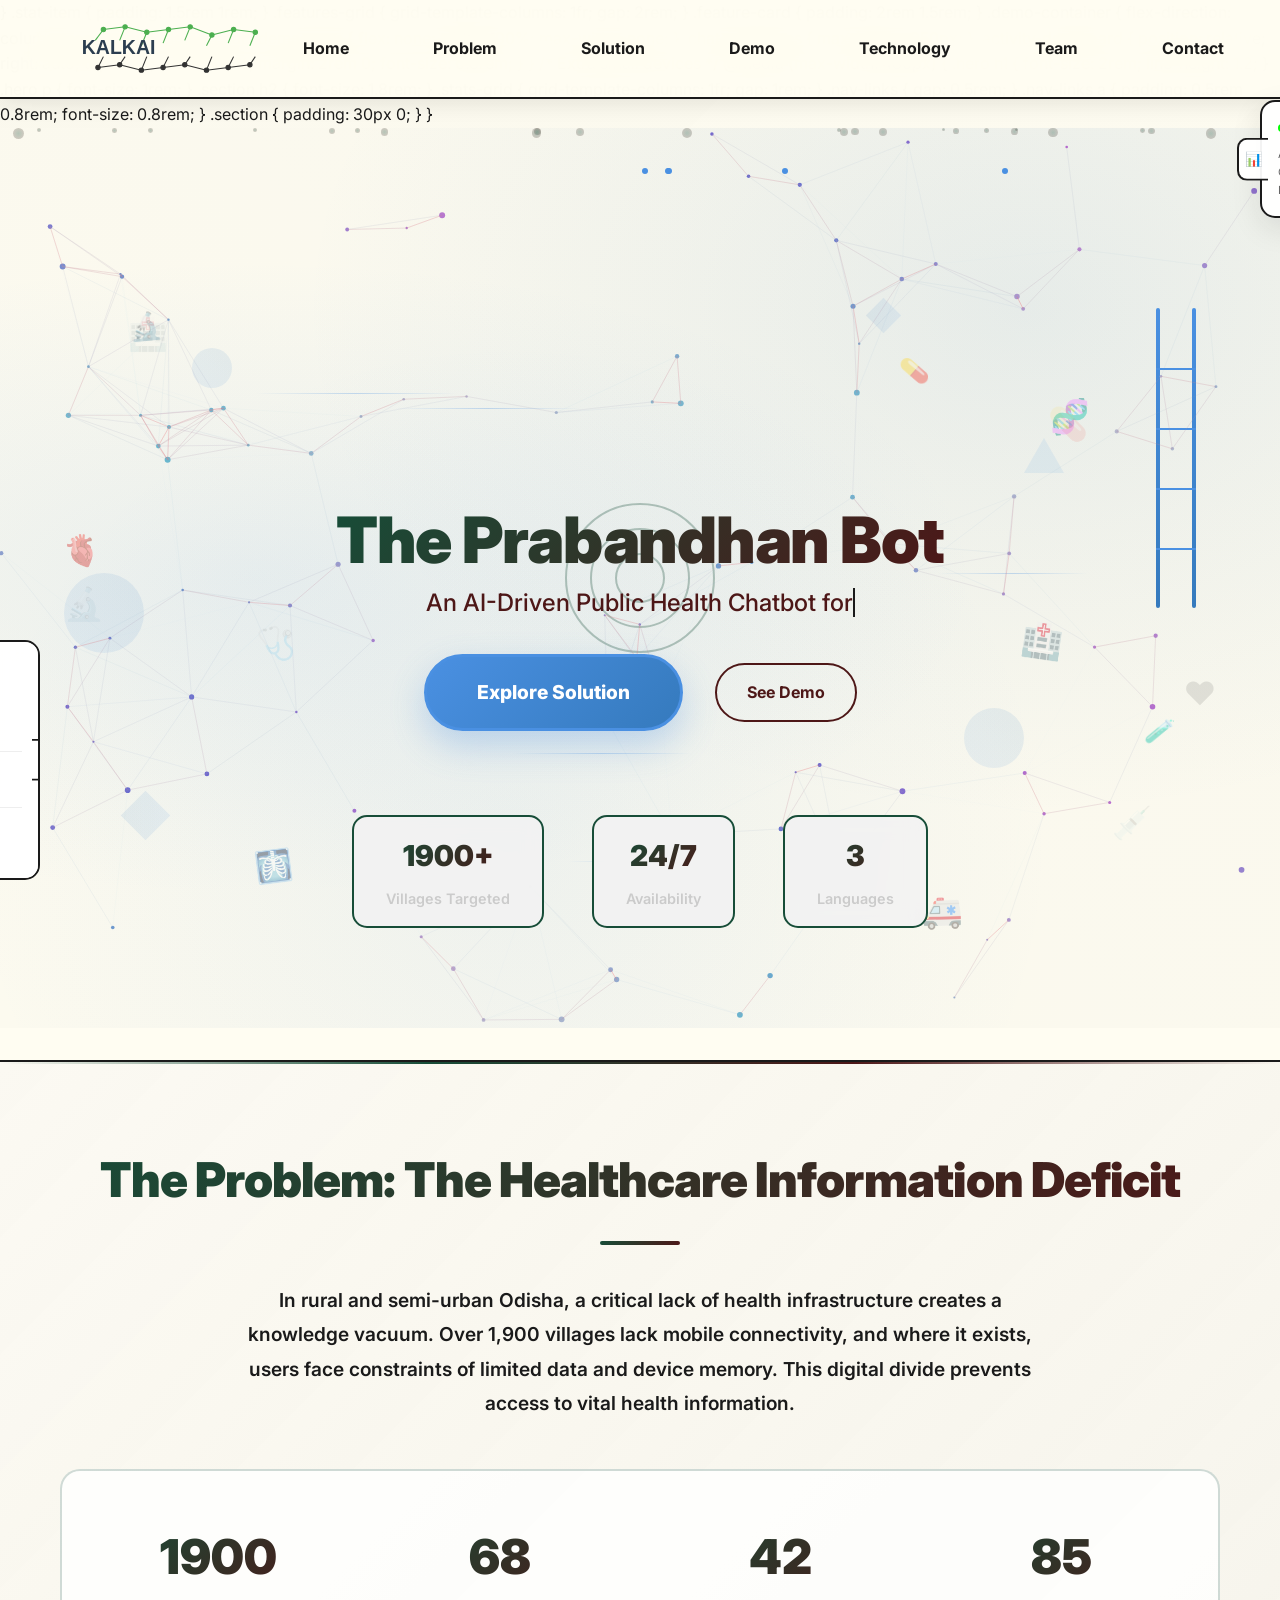
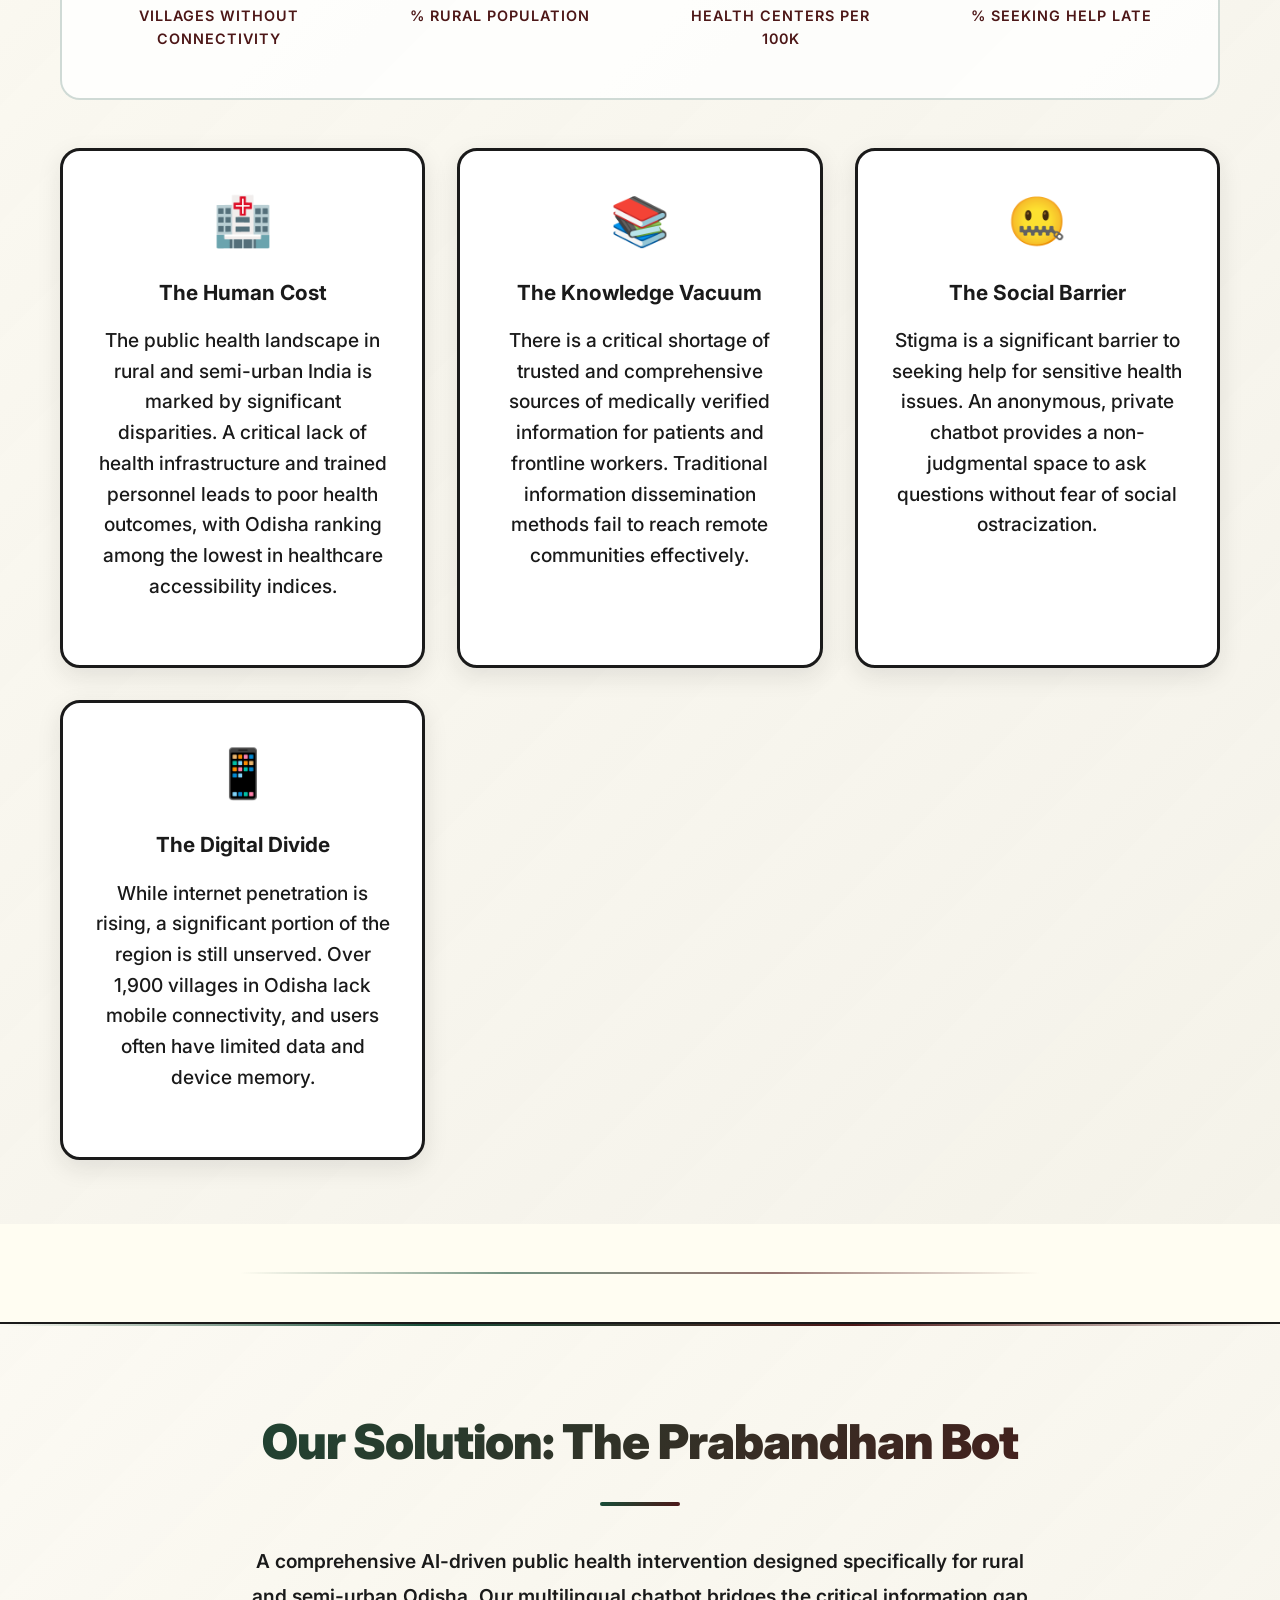
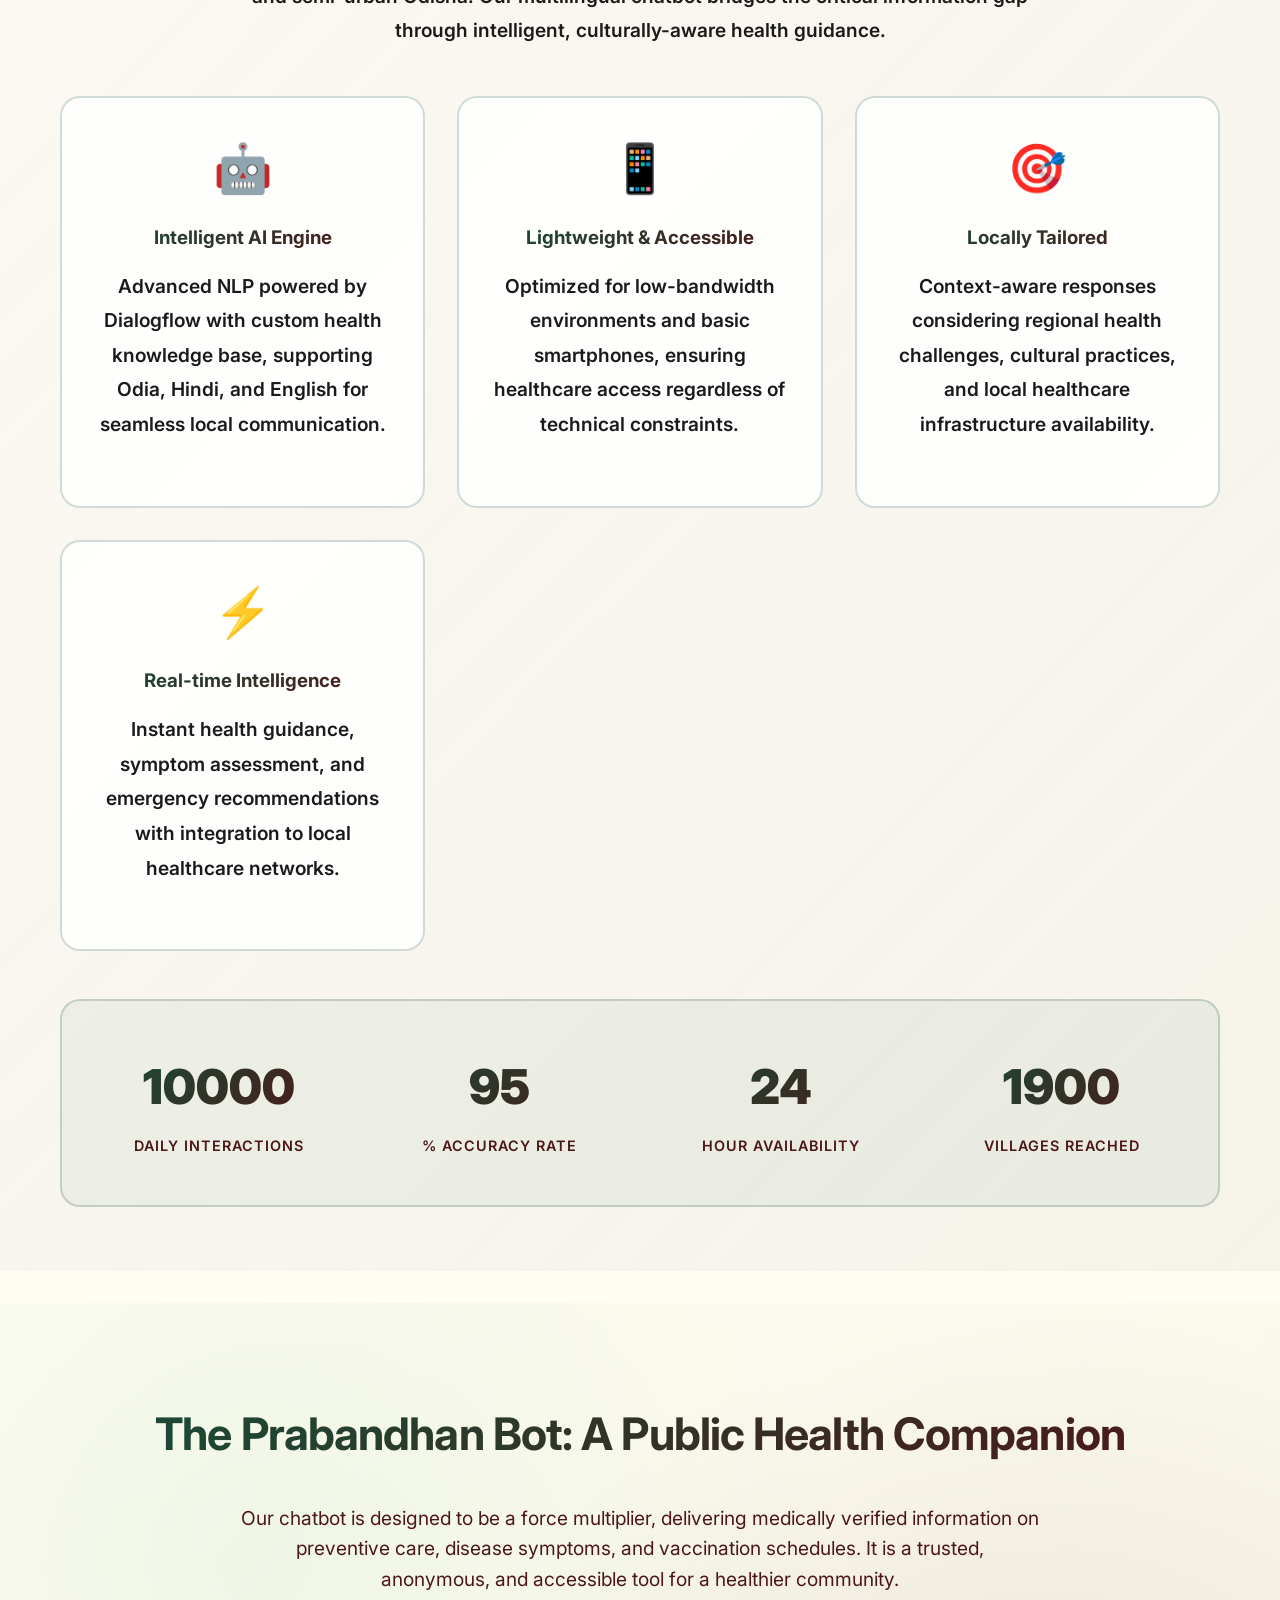
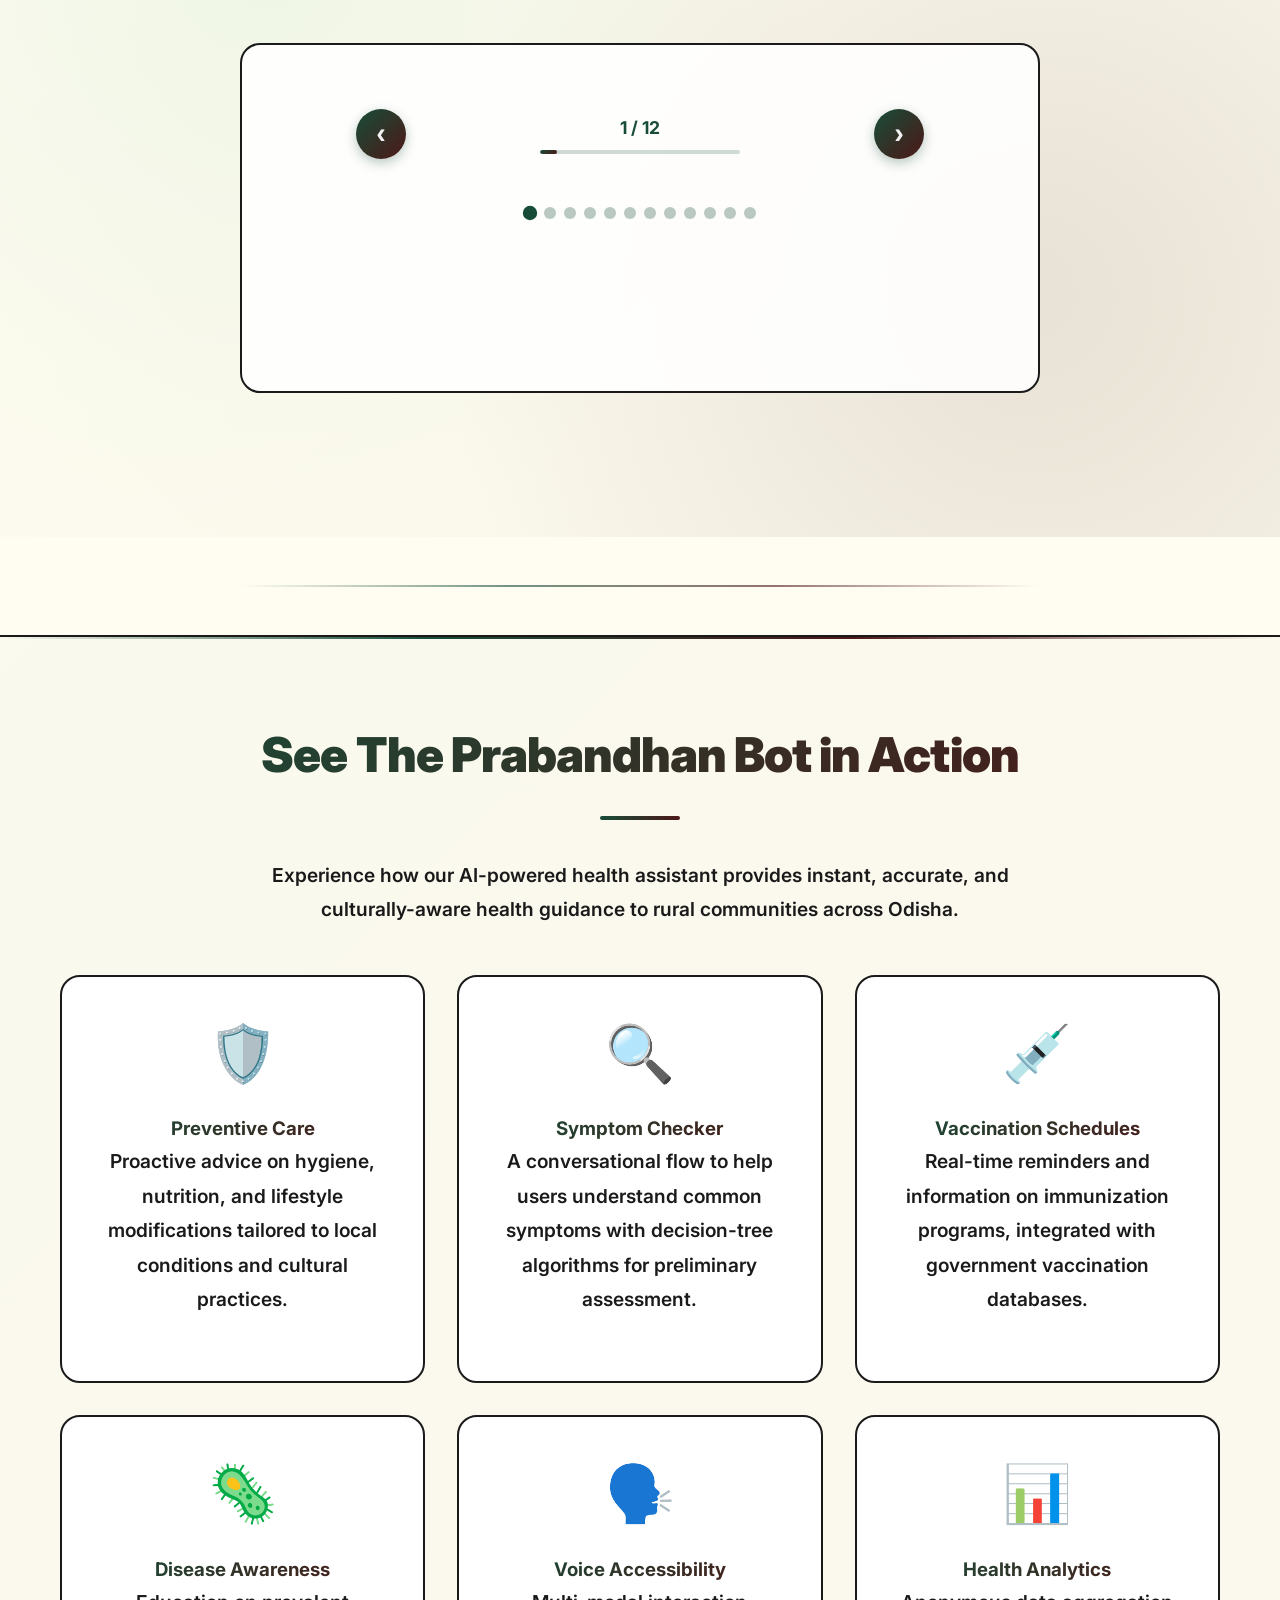
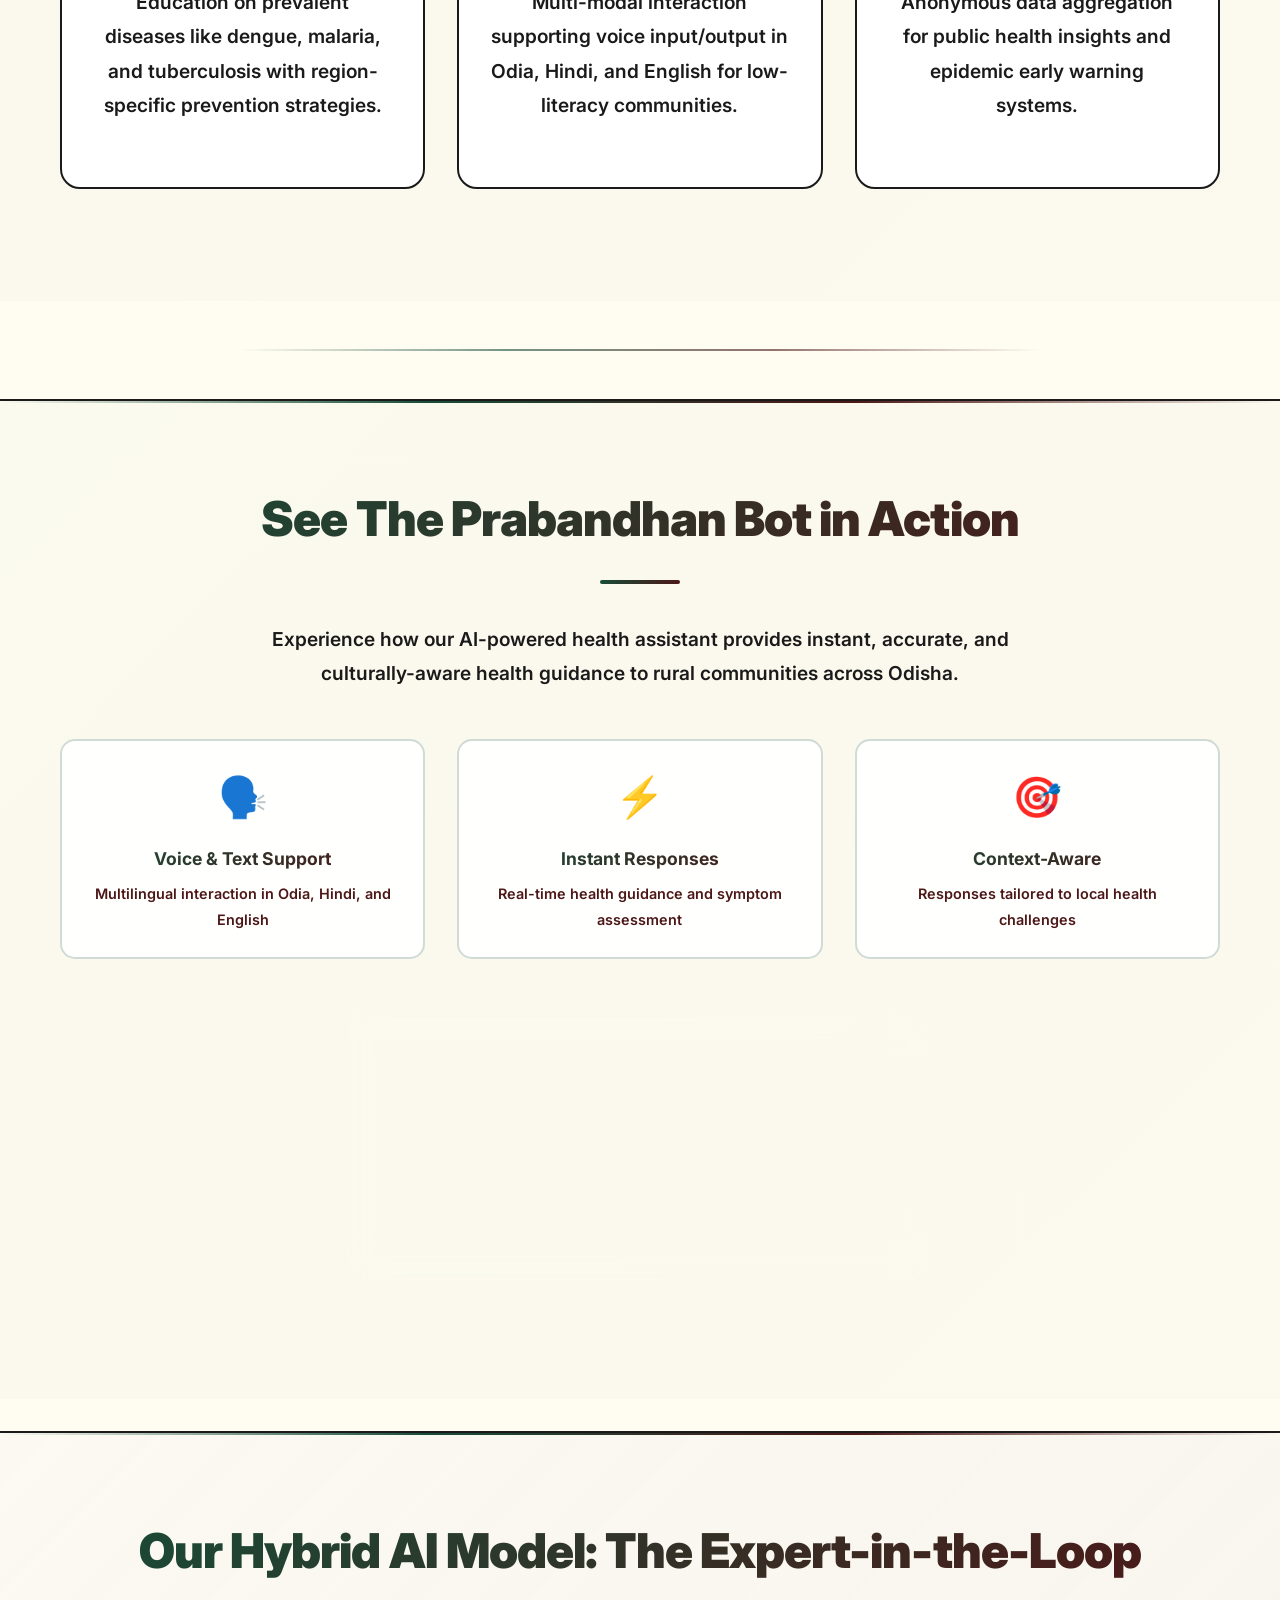
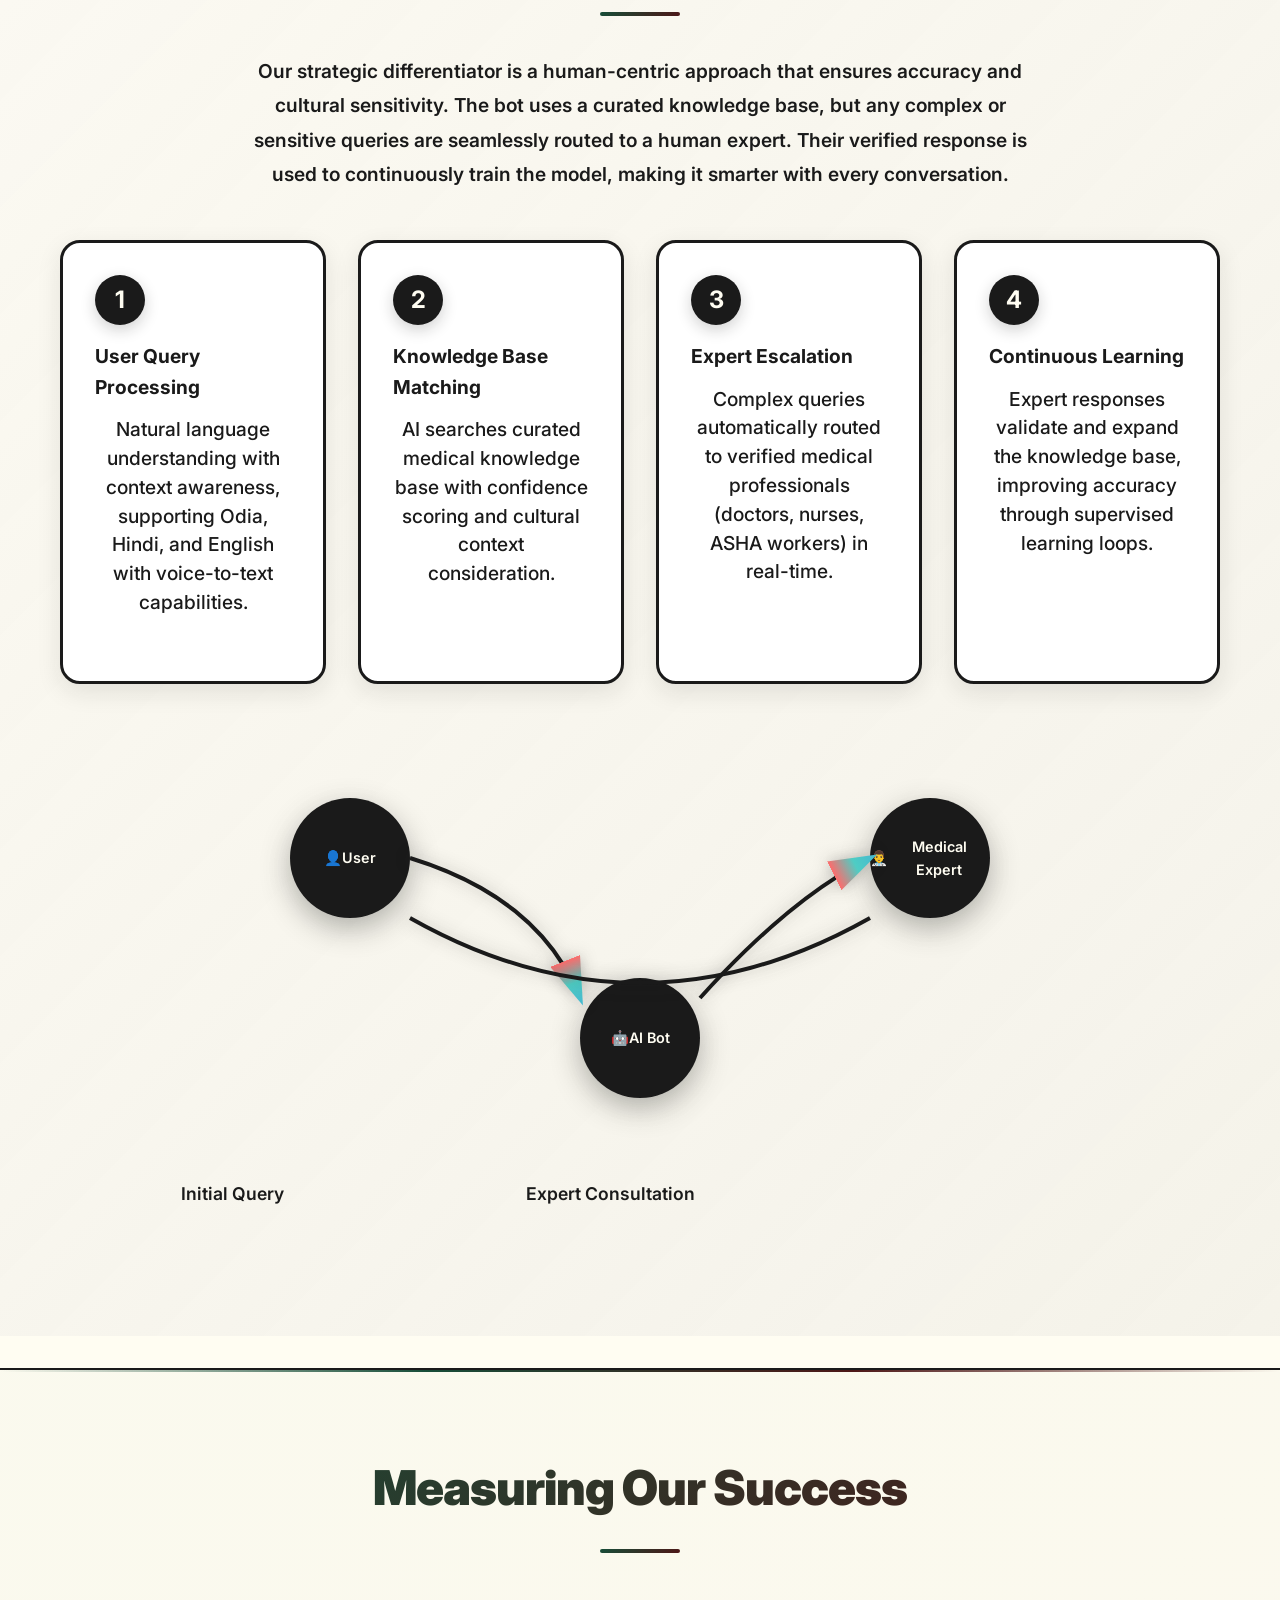
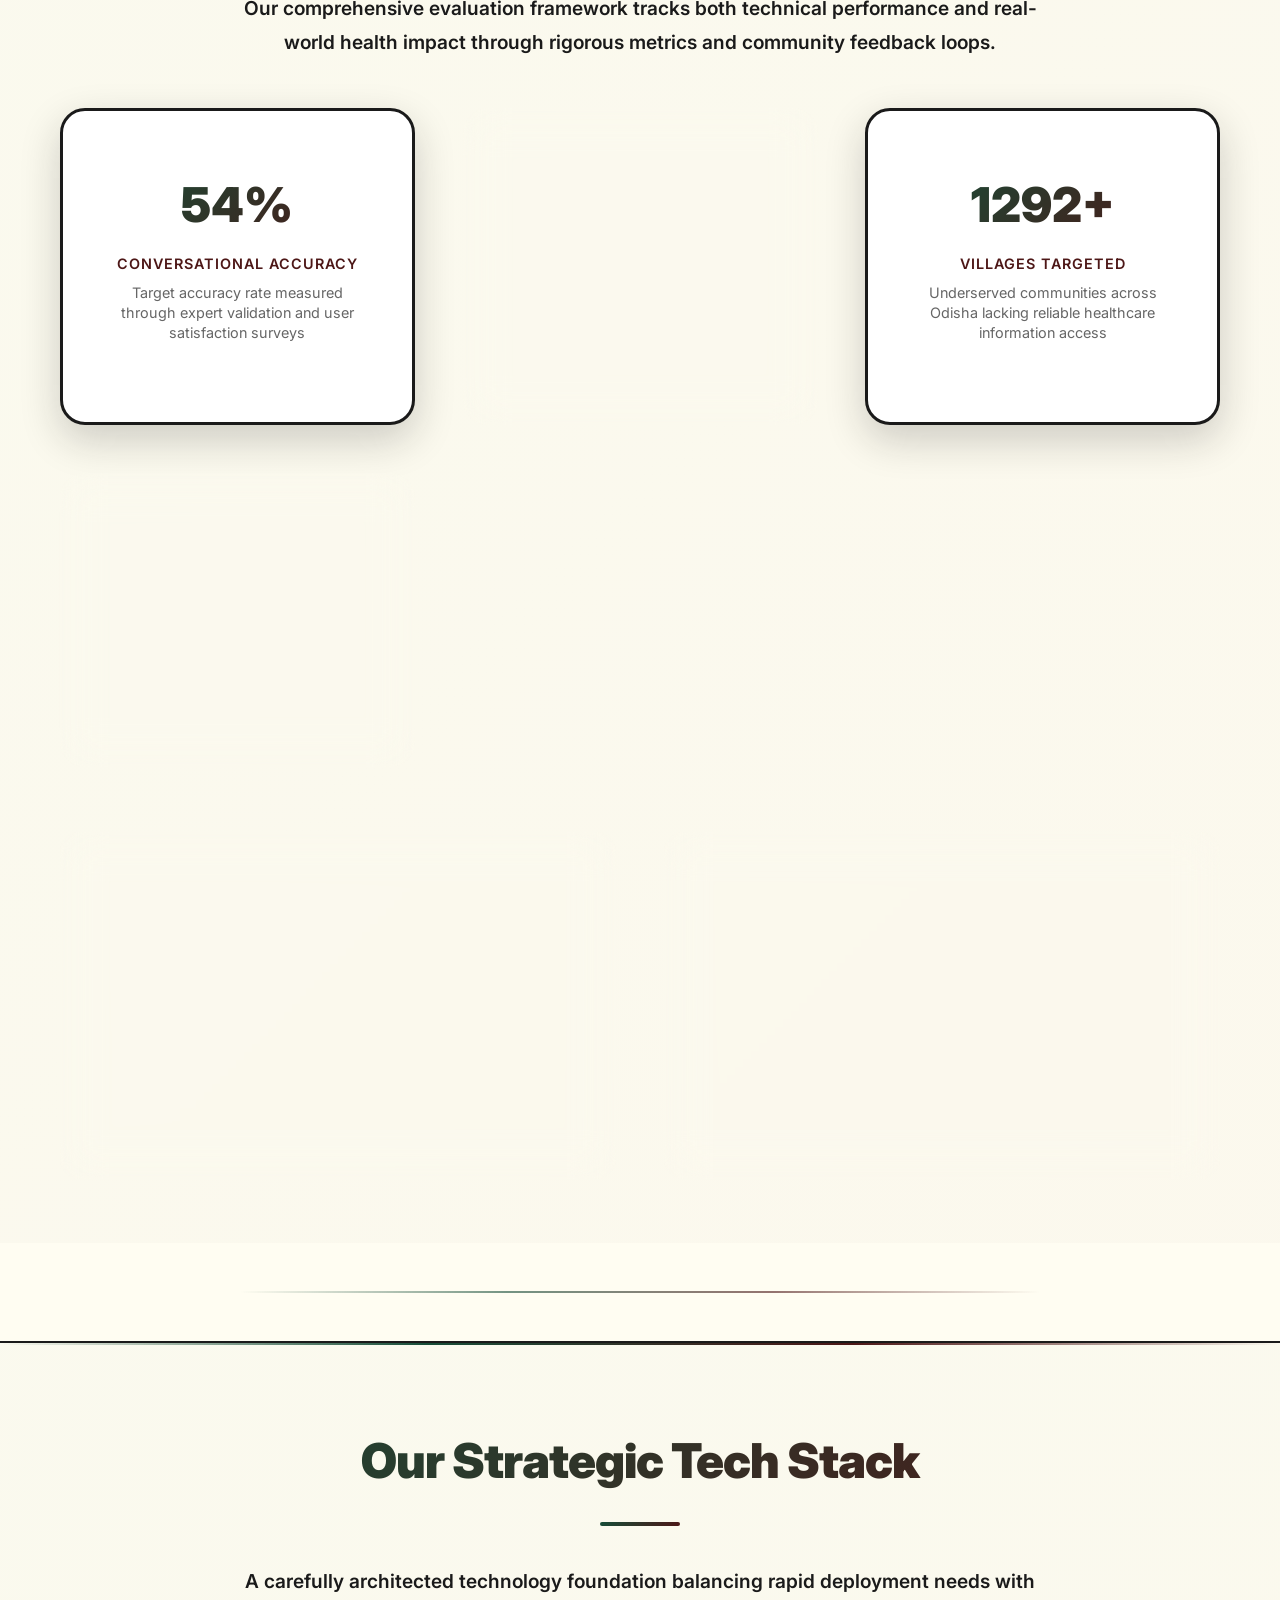
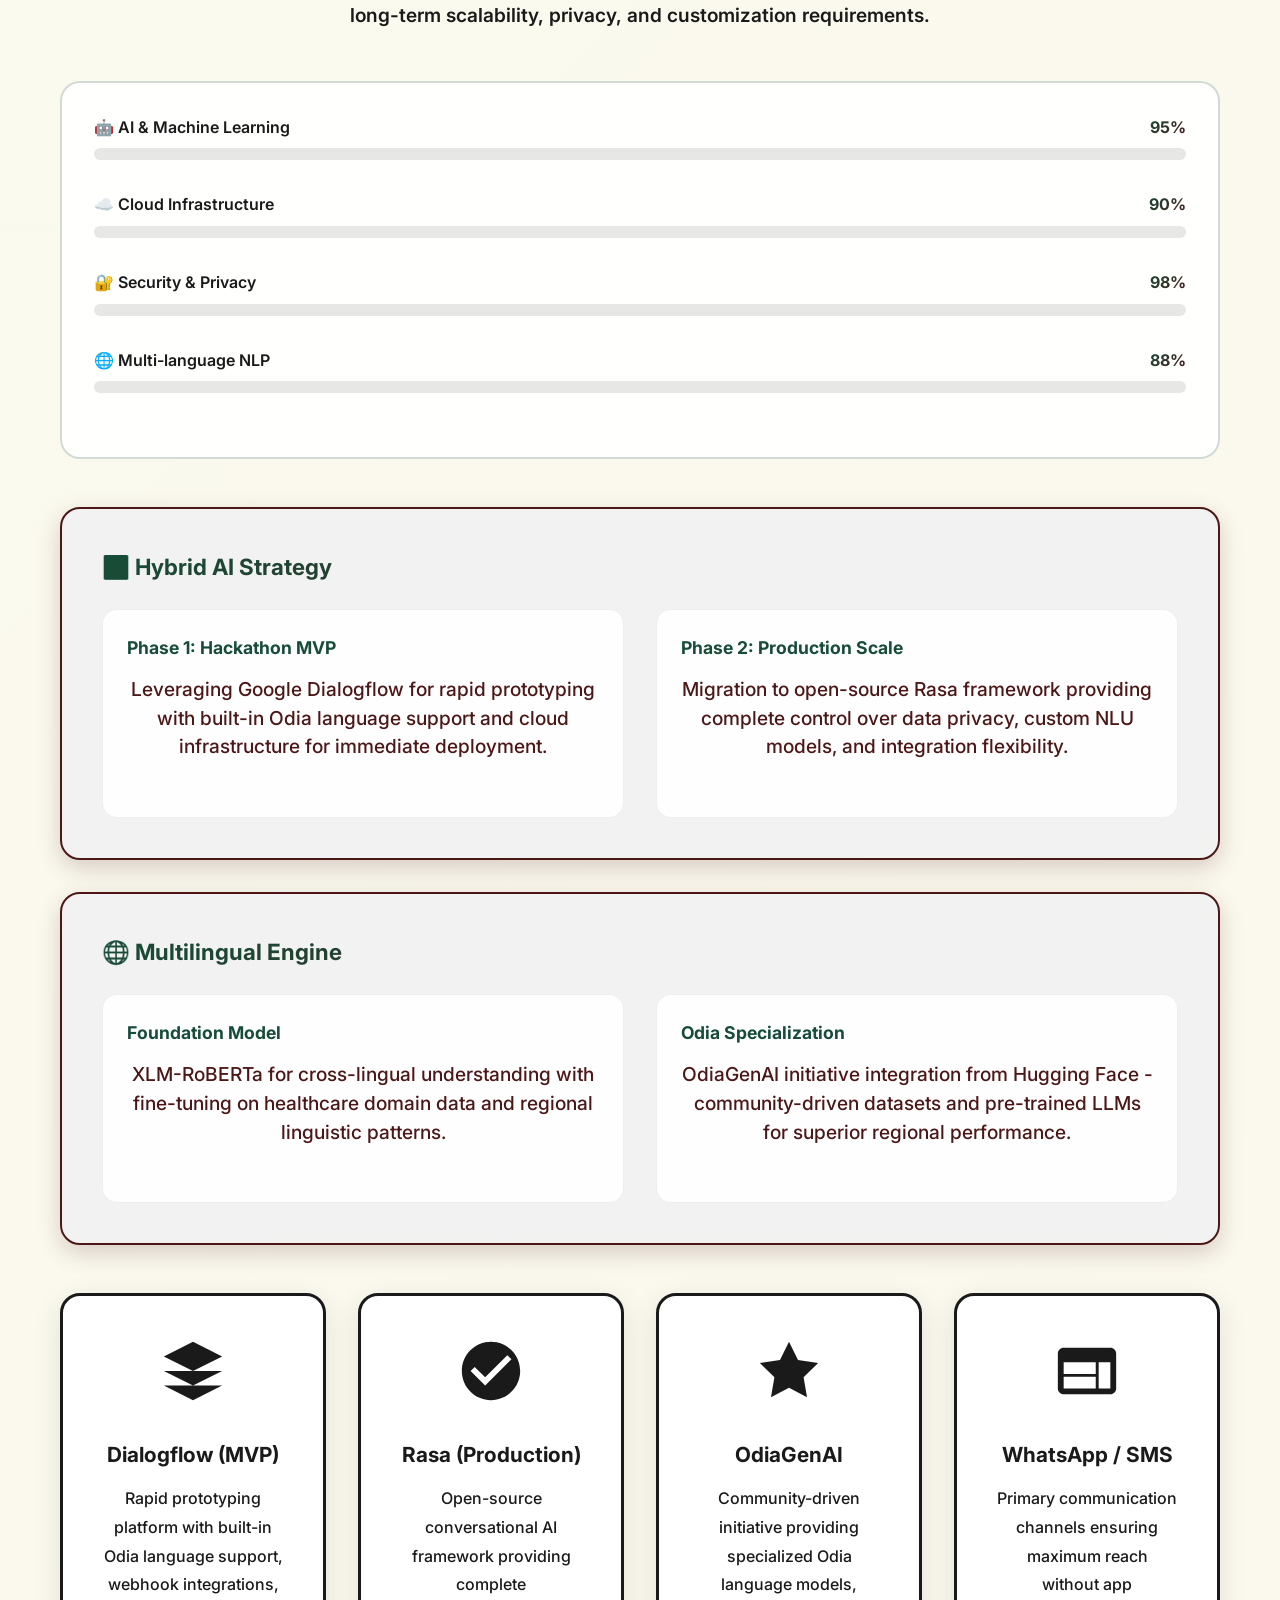
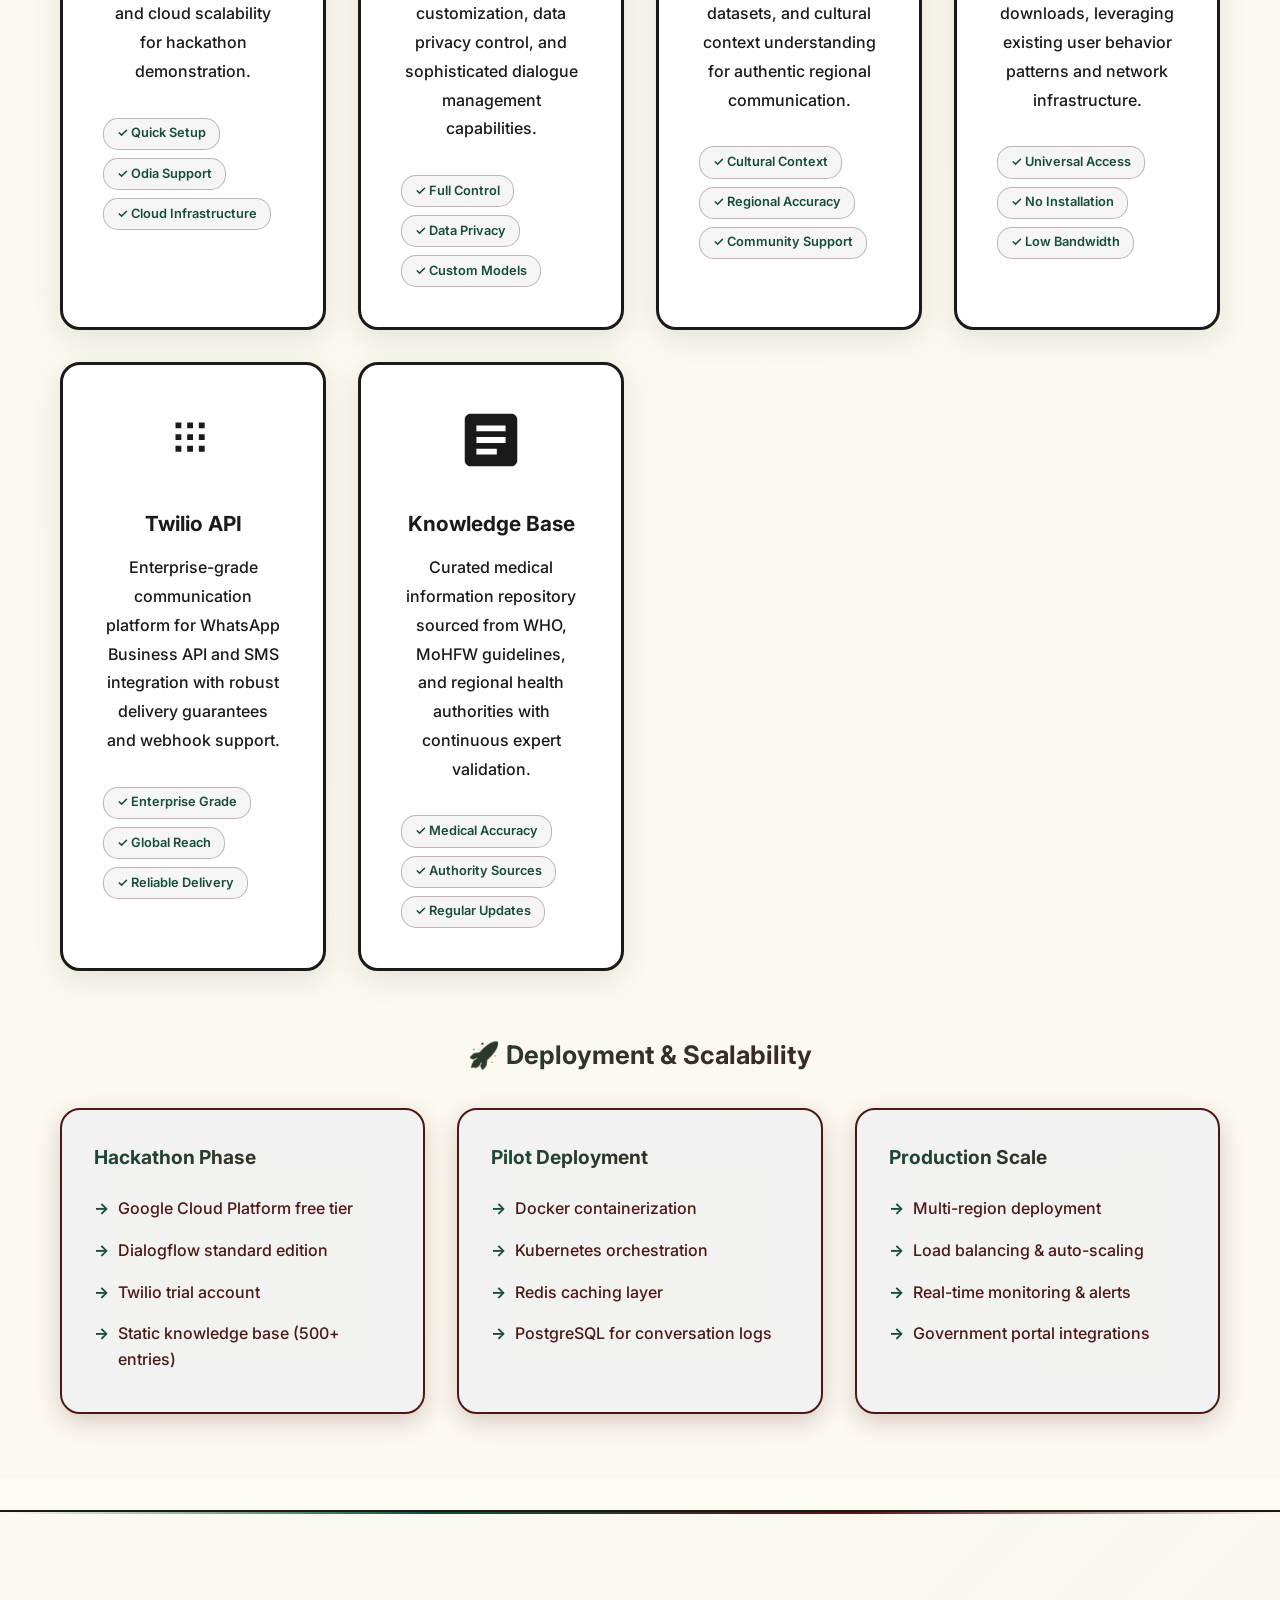
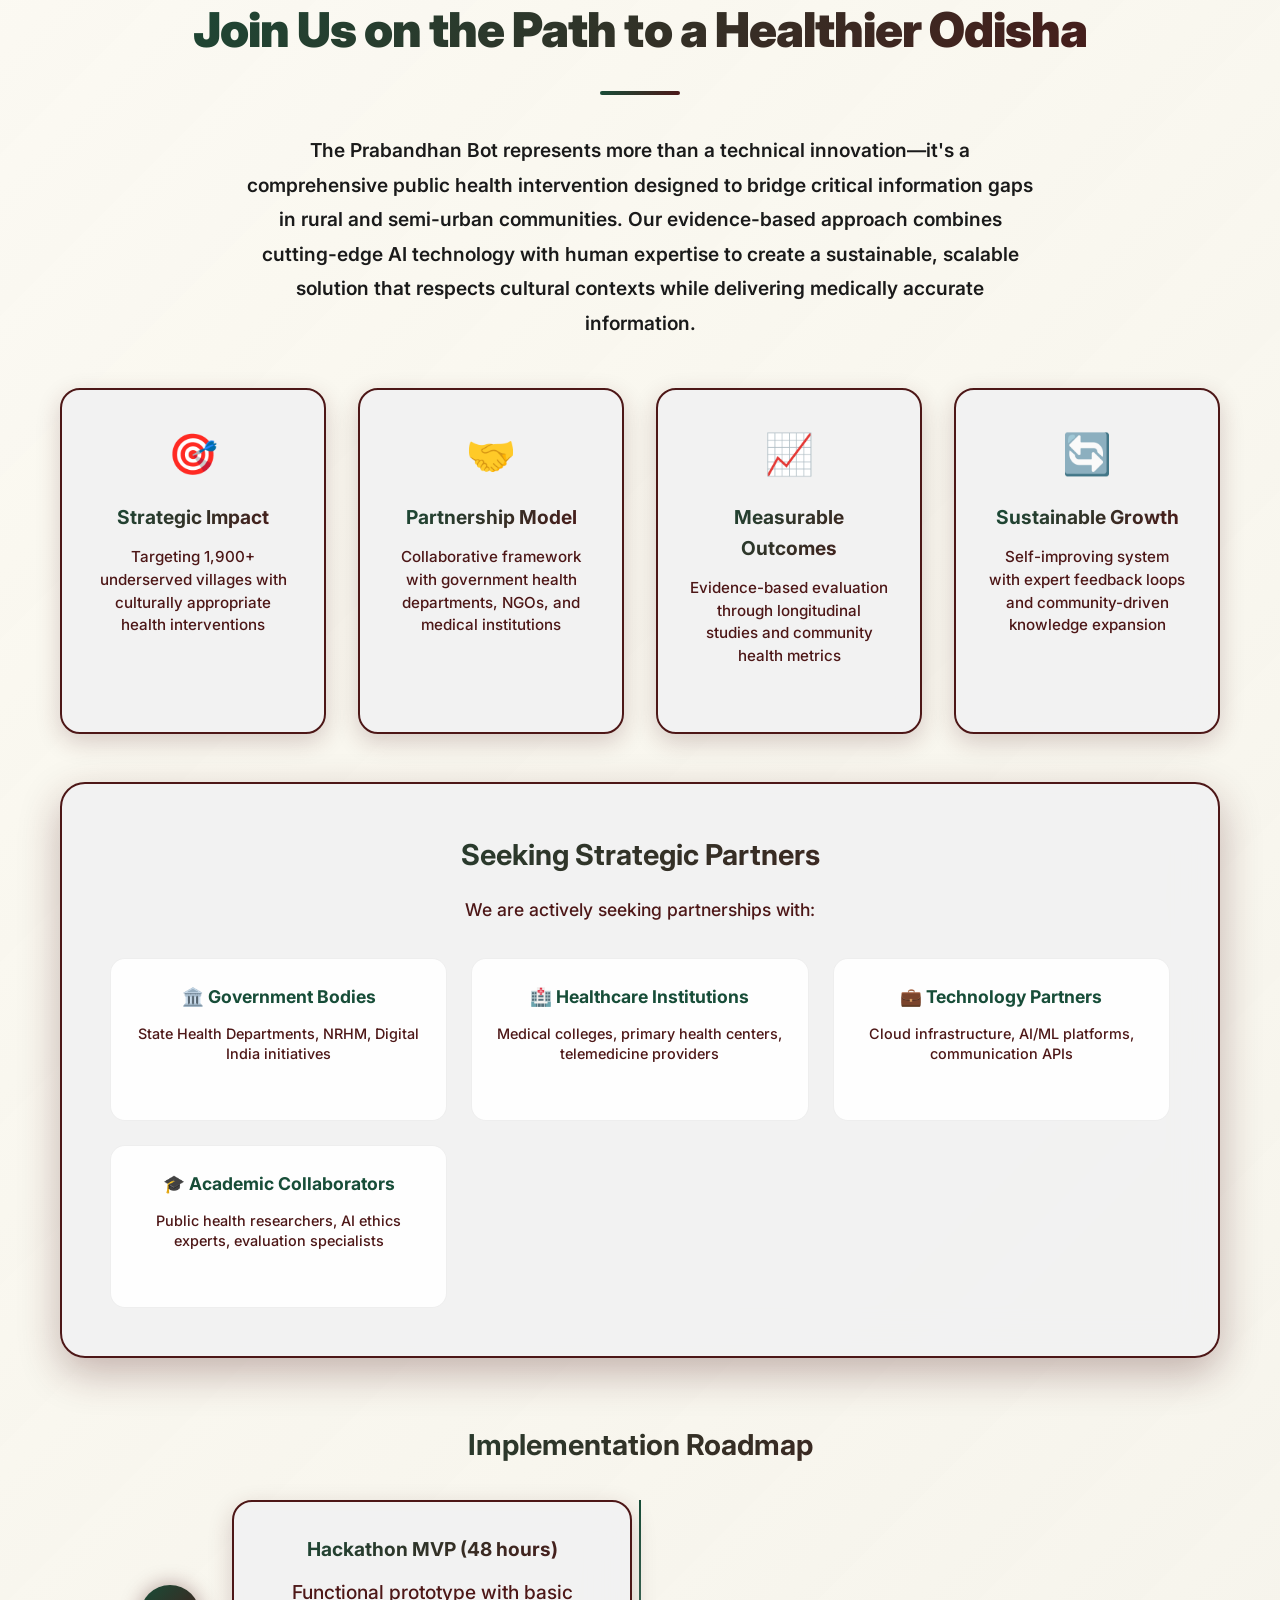
==== commit 19a4d02f: "Add files via upload" ====
--- a/index.html
+++ b/index.html
@@ -1531,17 +1531,18 @@
             background: linear-gradient(135deg, #174D38, #4D1717);
             color: #F2F2F2;
             border: none;
-            width: 40px;
-            height: 40px;
+            width: 50px;
+            height: 50px;
             border-radius: 50%;
             display: flex;
             align-items: center;
             justify-content: center;
             cursor: pointer;
-            font-size: 1.5rem;
+            font-size: 1.8rem;
             font-weight: bold;
             transition: all 0.3s ease;
             box-shadow: 0 4px 12px rgba(23, 77, 56, 0.3);
+            flex-shrink: 0;
         }
 
         .carousel-btn:hover {
@@ -1553,10 +1554,57 @@
             transform: translateY(0);
         }
 
+        /* Carousel Controls Layout */
+        .carousel-controls {
+            display: flex;
+            justify-content: space-between;
+            align-items: center;
+            margin: 2rem auto;
+            max-width: 600px;
+            padding: 0 1rem;
+            gap: 2rem;
+        }
+
+        .carousel-info {
+            display: flex;
+            flex-direction: column;
+            align-items: center;
+            gap: 0.5rem;
+            flex: 1;
+        }
+
+        .tip-counter {
+            color: #174D38;
+            font-weight: 700;
+            font-size: 1.1rem;
+            text-align: center;
+        }
+
+        .progress-bar {
+            width: 100%;
+            max-width: 200px;
+            height: 4px;
+            background: rgba(23, 77, 56, 0.2);
+            border-radius: 2px;
+            overflow: hidden;
+        }
+
+        .progress-fill {
+            height: 100%;
+            background: linear-gradient(135deg, #174D38, #4D1717);
+            border-radius: 2px;
+            transition: width 0.3s ease;
+            width: 8.33%; /* 1/12 = 8.33% for first tip */
+        }
+
         /* Dots Navigation */
         .carousel-dots {
             display: flex;
+            justify-content: center;
+            align-items: center;
             gap: 0.5rem;
+            margin: 1.5rem auto 0;
+            padding: 1rem 0;
         }
 
         .dot {
@@ -2821,6 +2869,27 @@
 
             .carousel-controls {
                 margin-top: 1.5rem !important;
+                gap: 1rem !important;
+                padding: 0 0.5rem !important;
+            }
+
+            .carousel-btn {
+                width: 45px !important;
+                height: 45px !important;
+                font-size: 1.6rem !important;
+            }
+
+            .tip-counter {
+                font-size: 1rem !important;
+            }
+
+            .progress-bar {
+                max-width: 150px !important;
+            }
+
+            .carousel-dots {
+                margin: 1rem auto 0 !important;
+                gap: 0.4rem !important;
             }
 
             .dot {
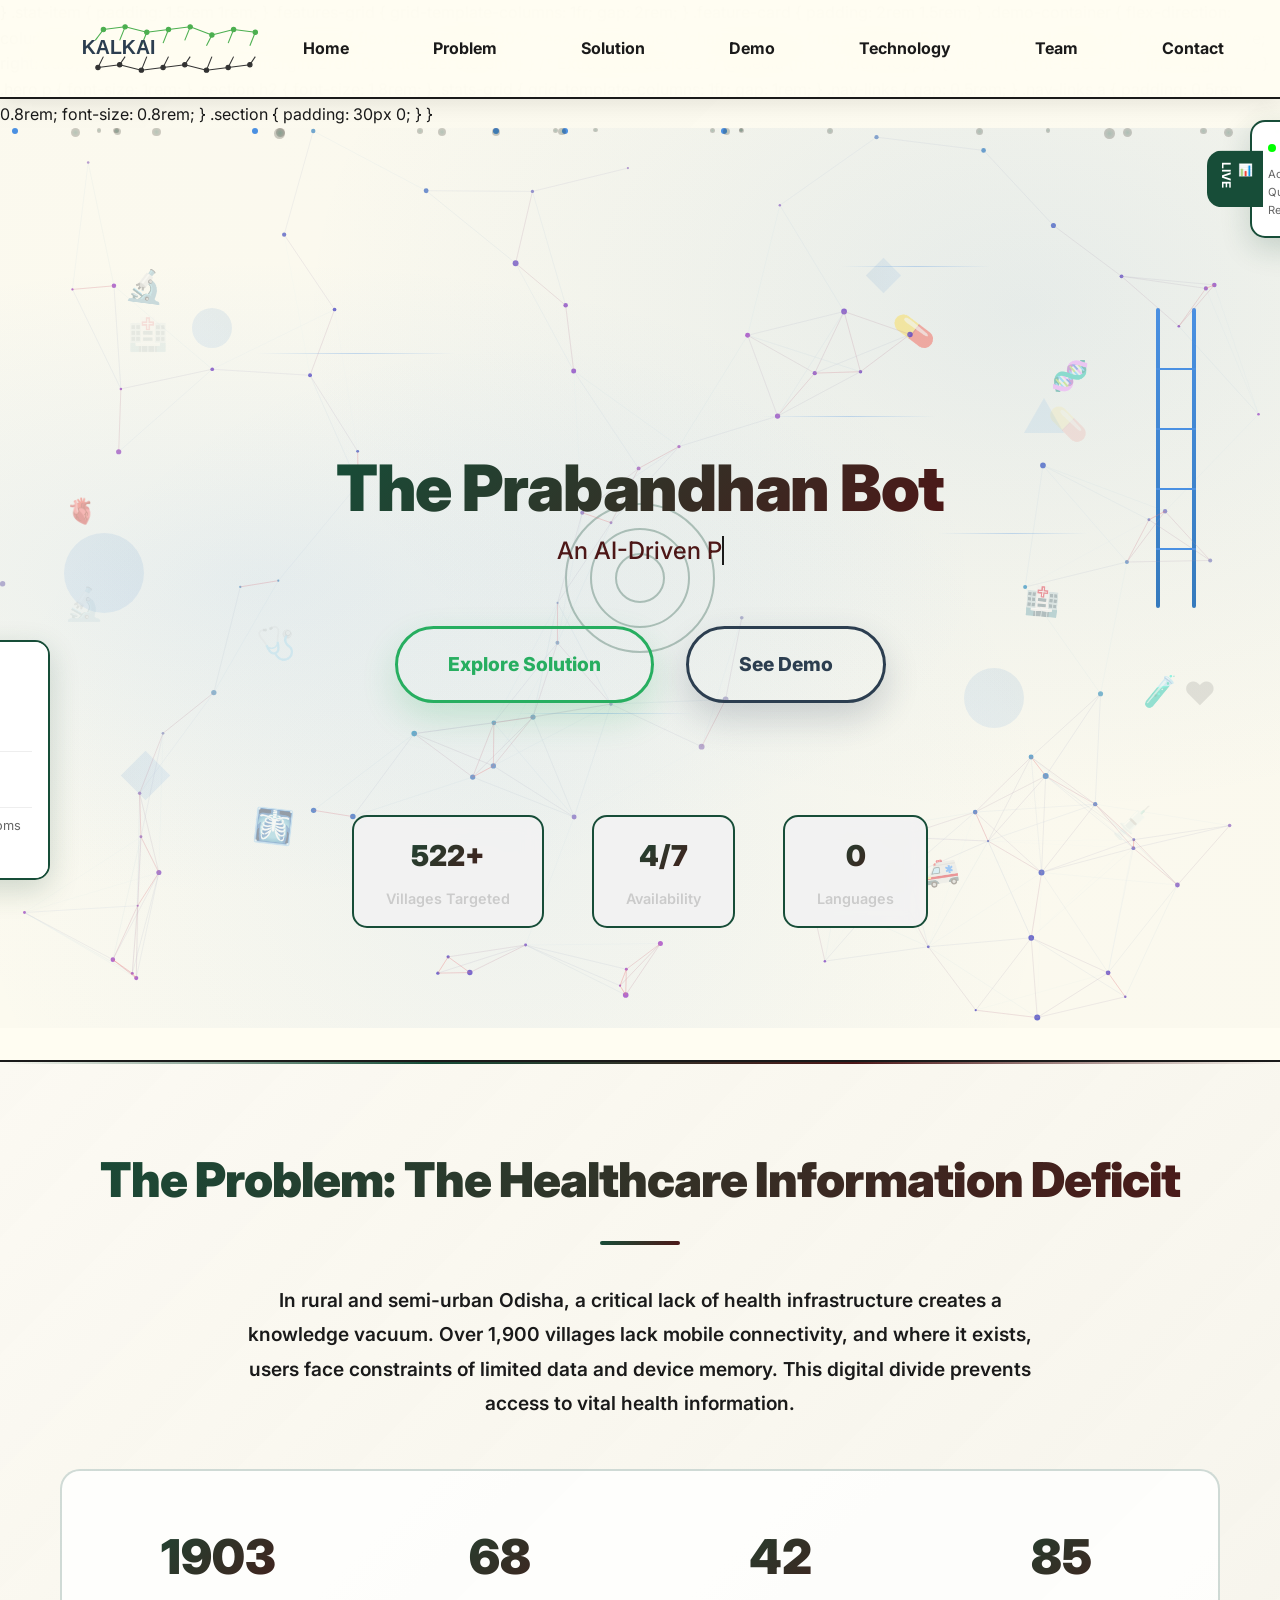
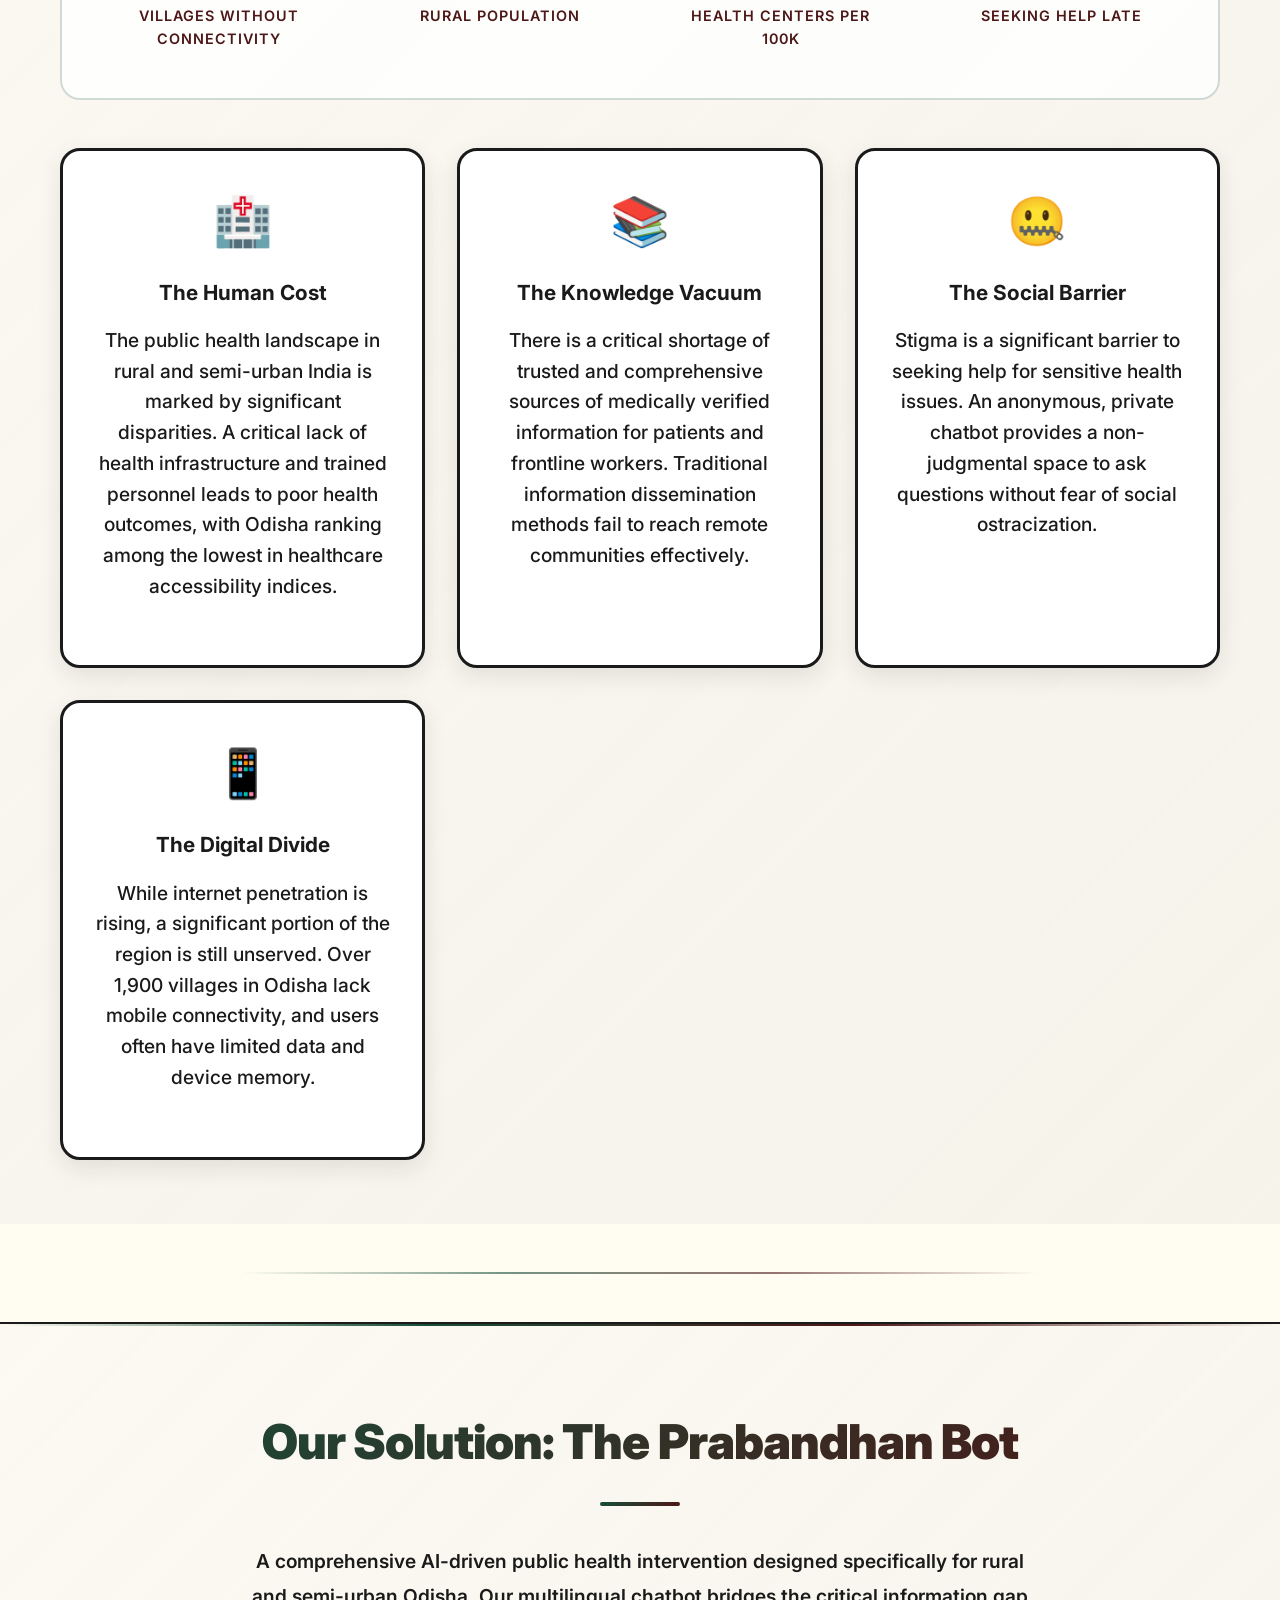
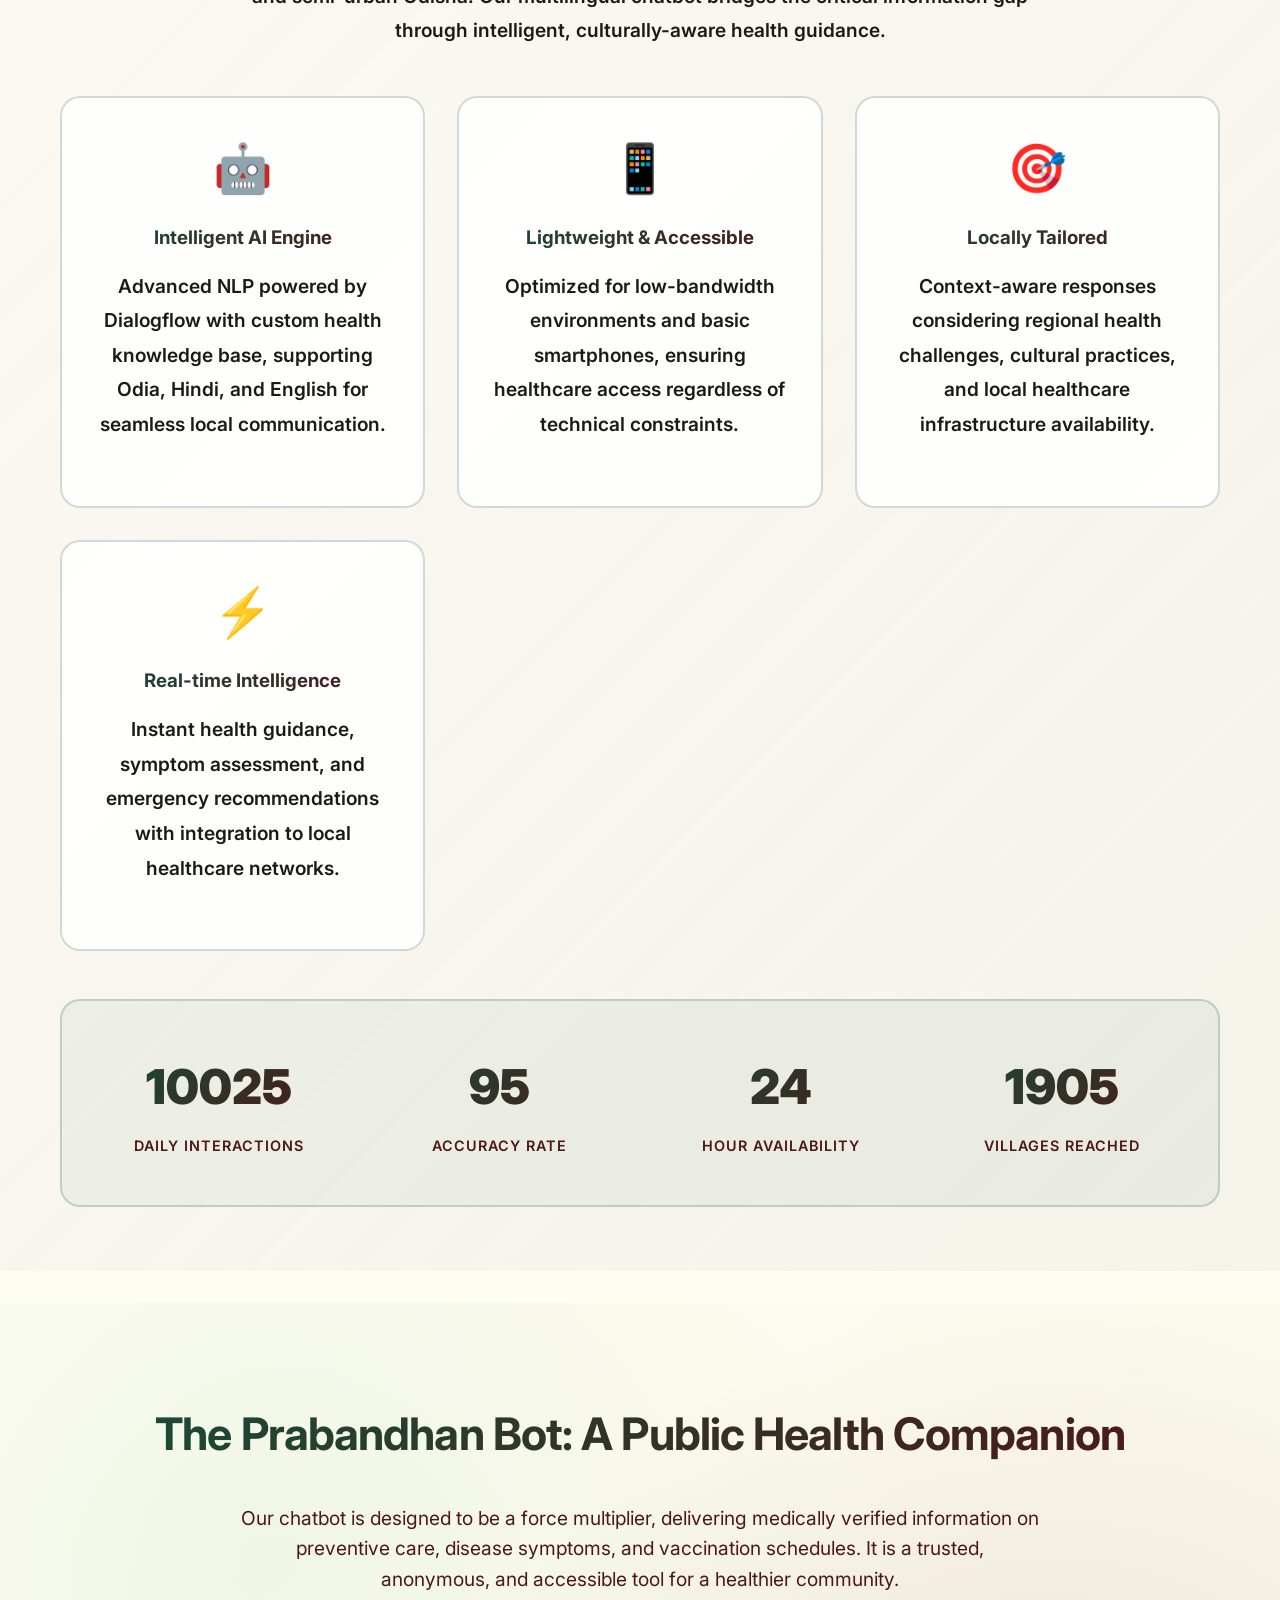
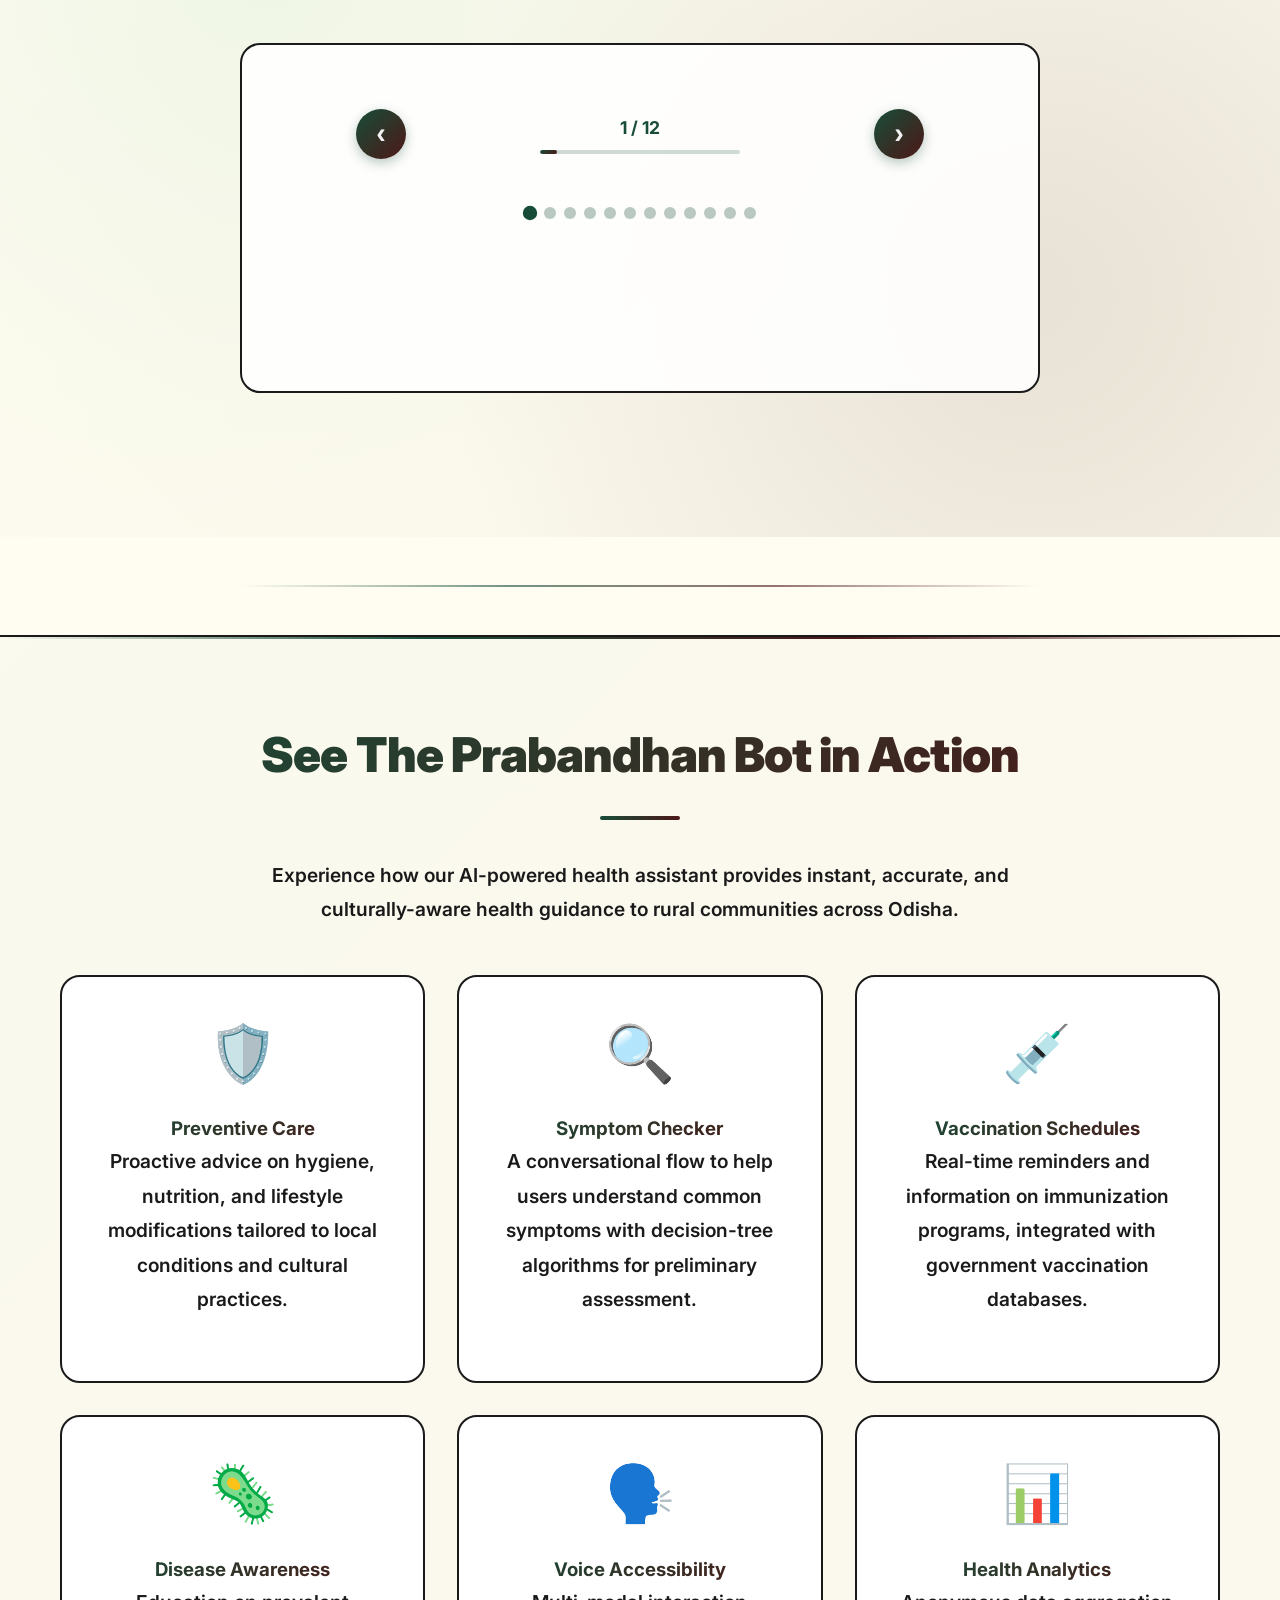
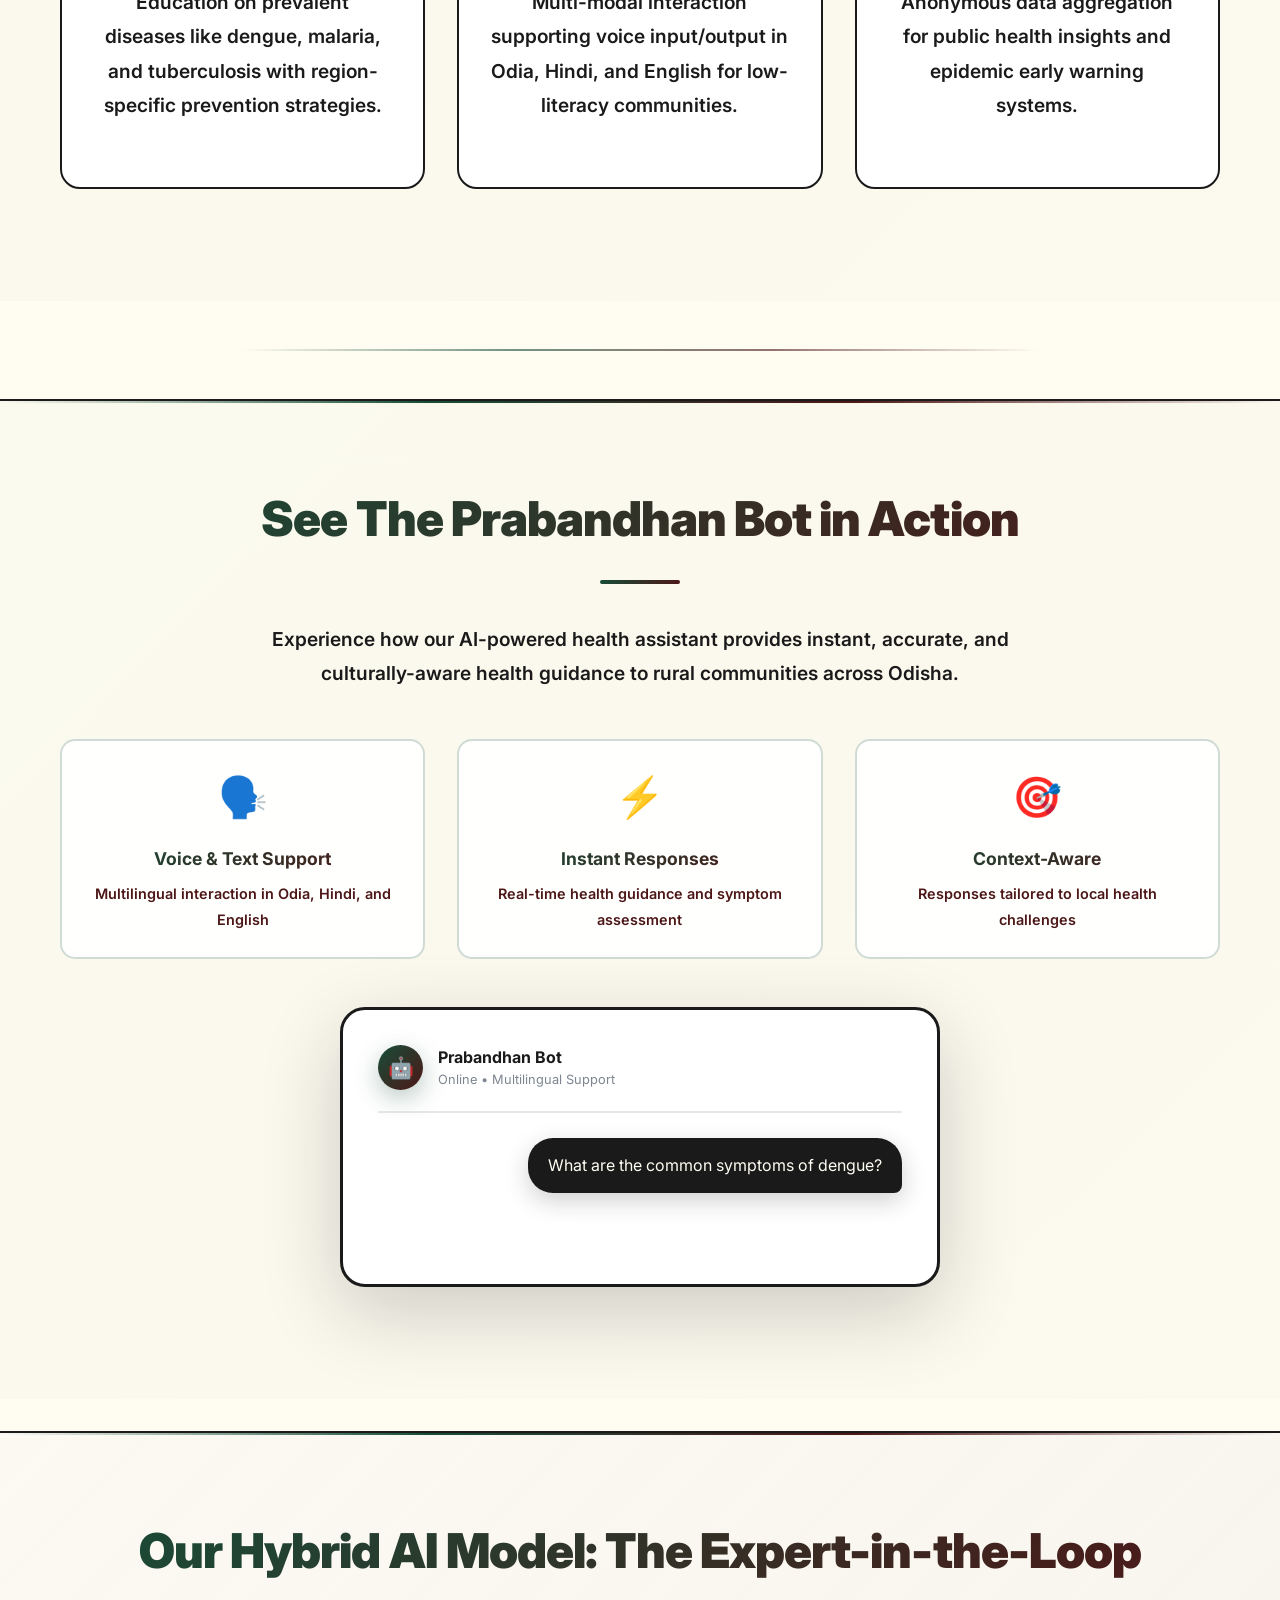
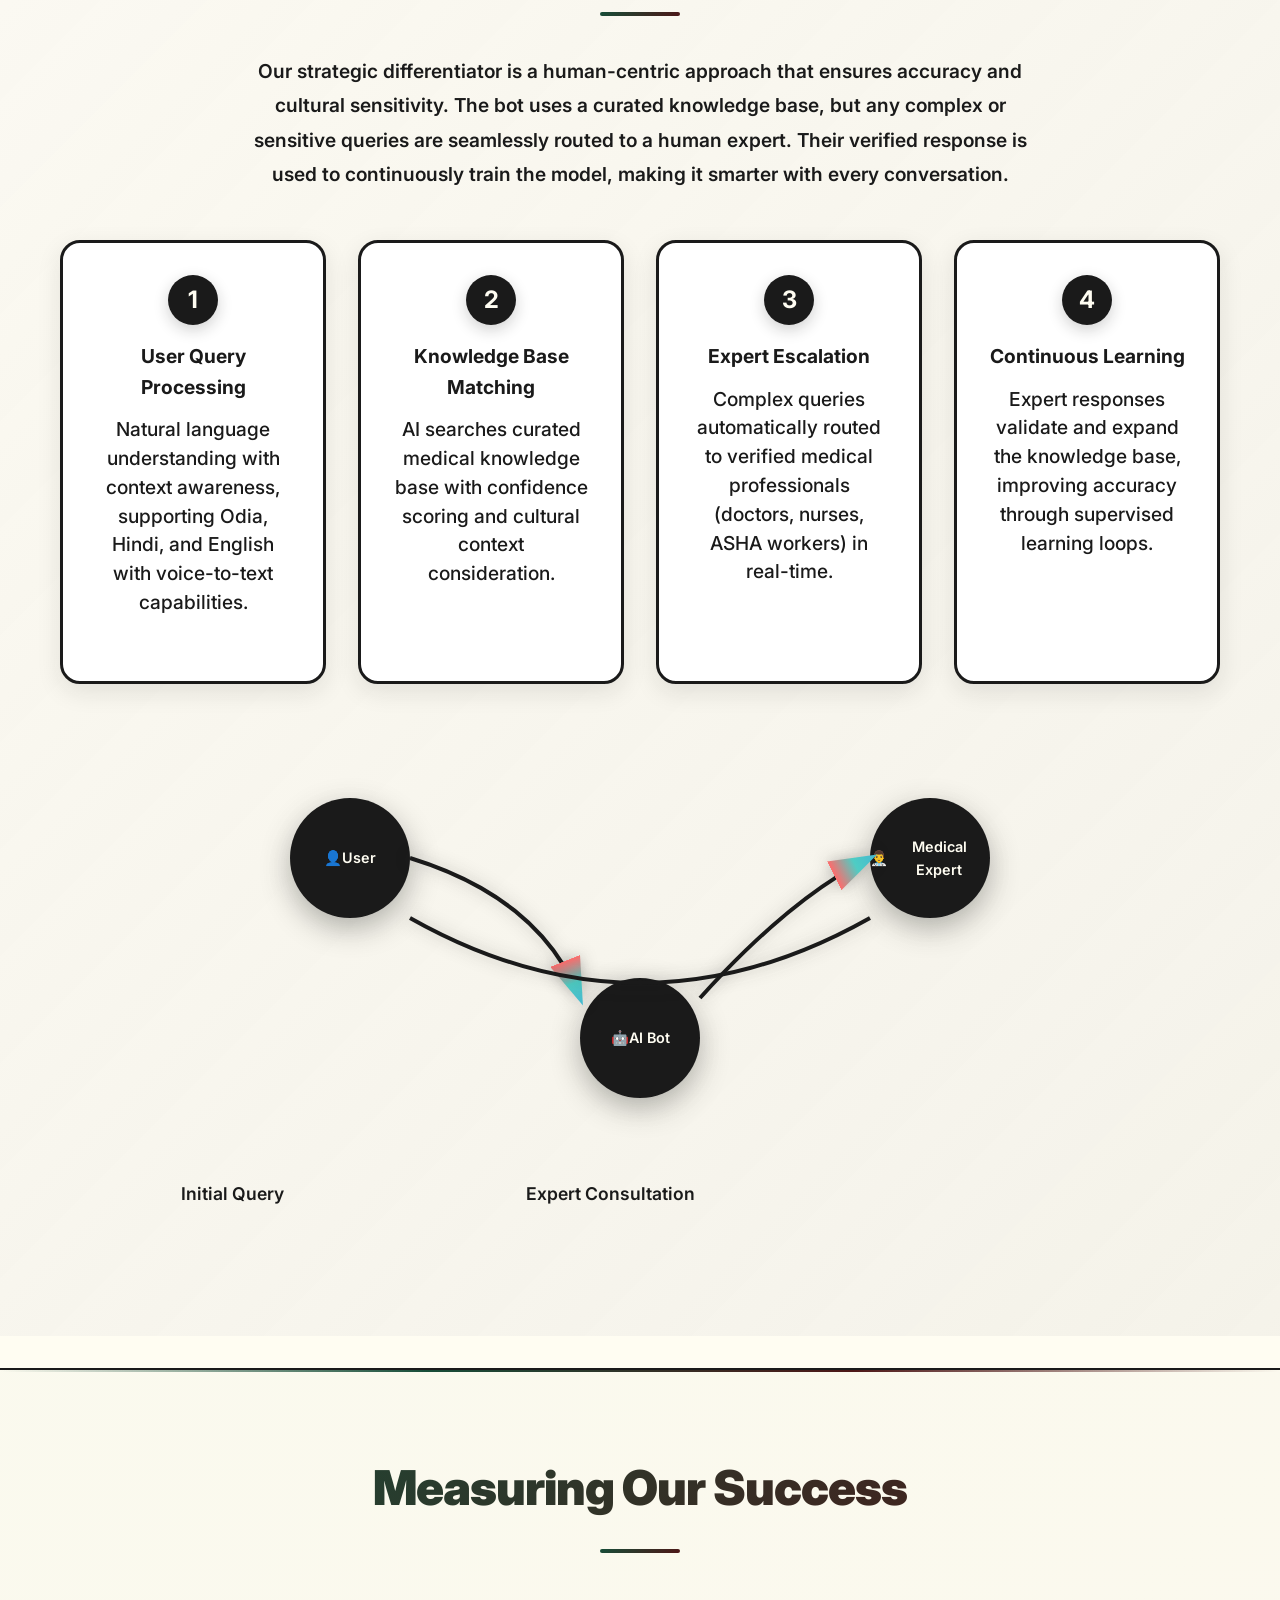
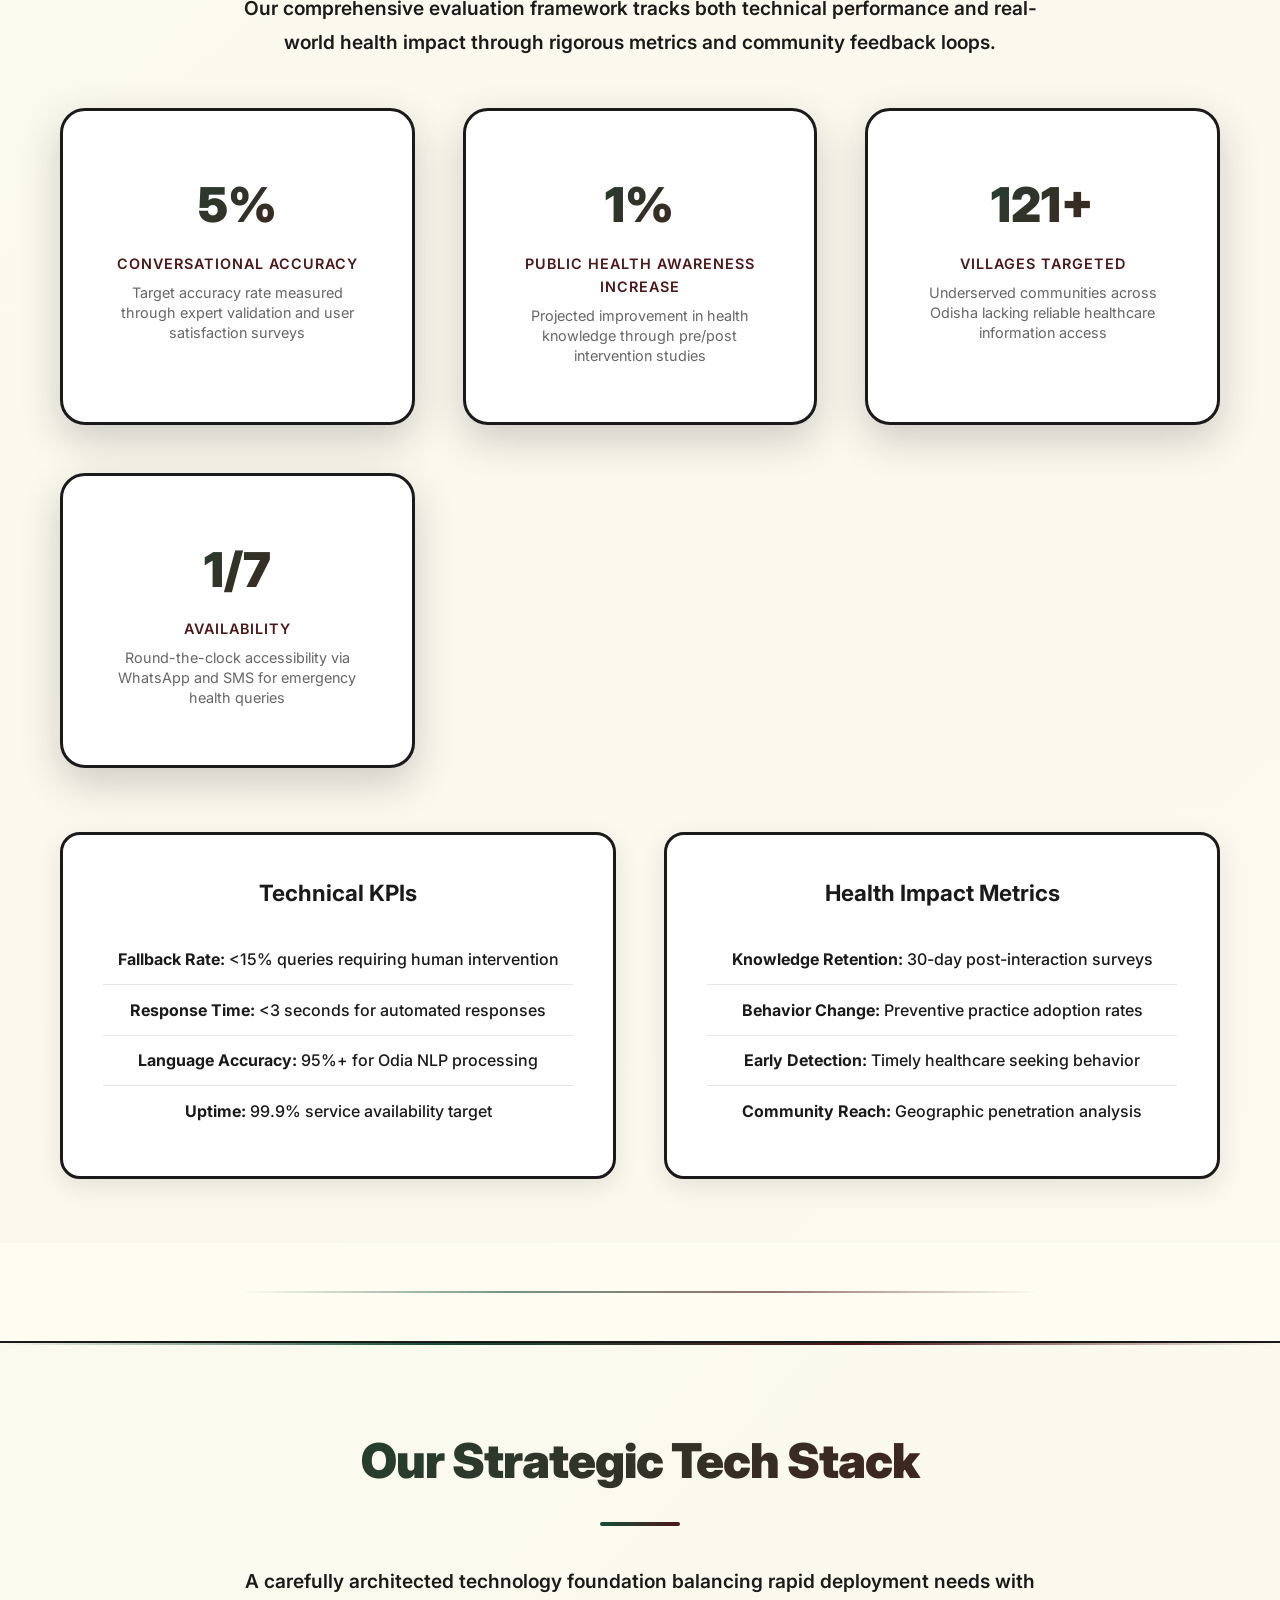
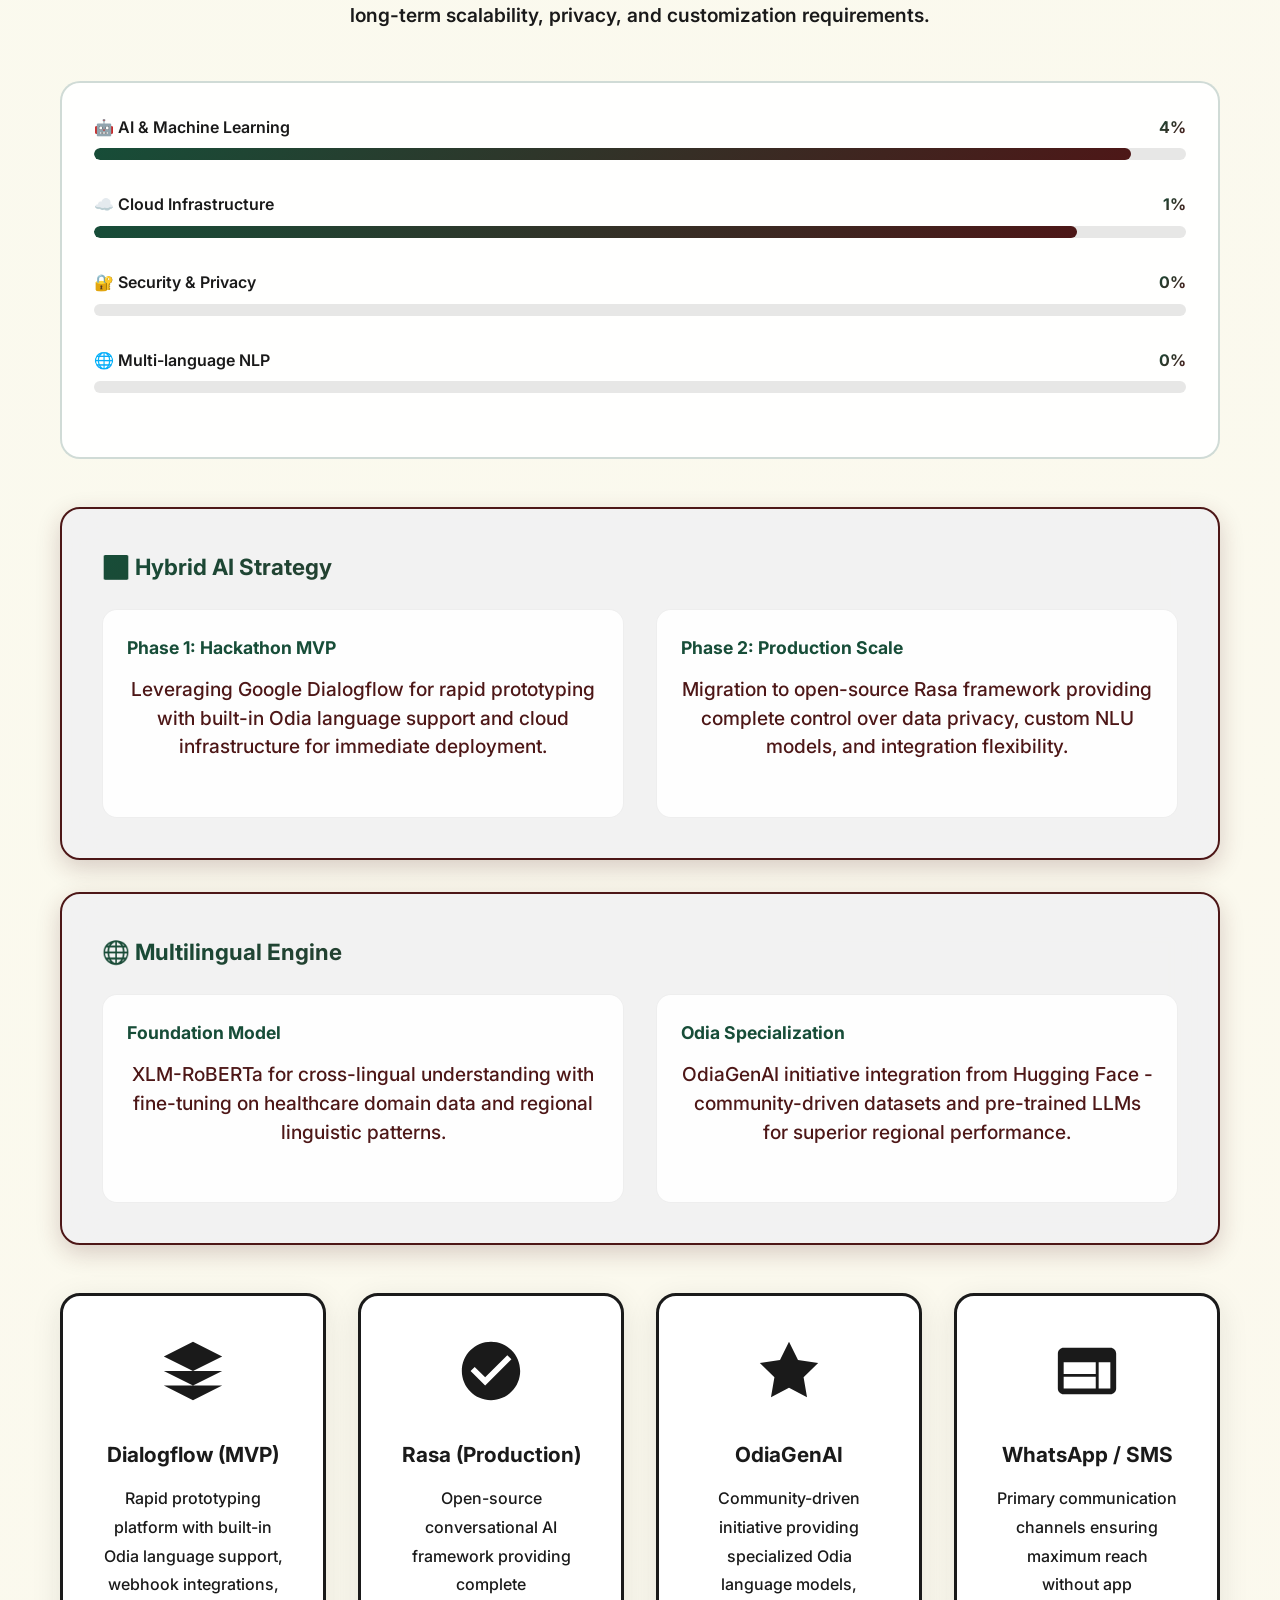
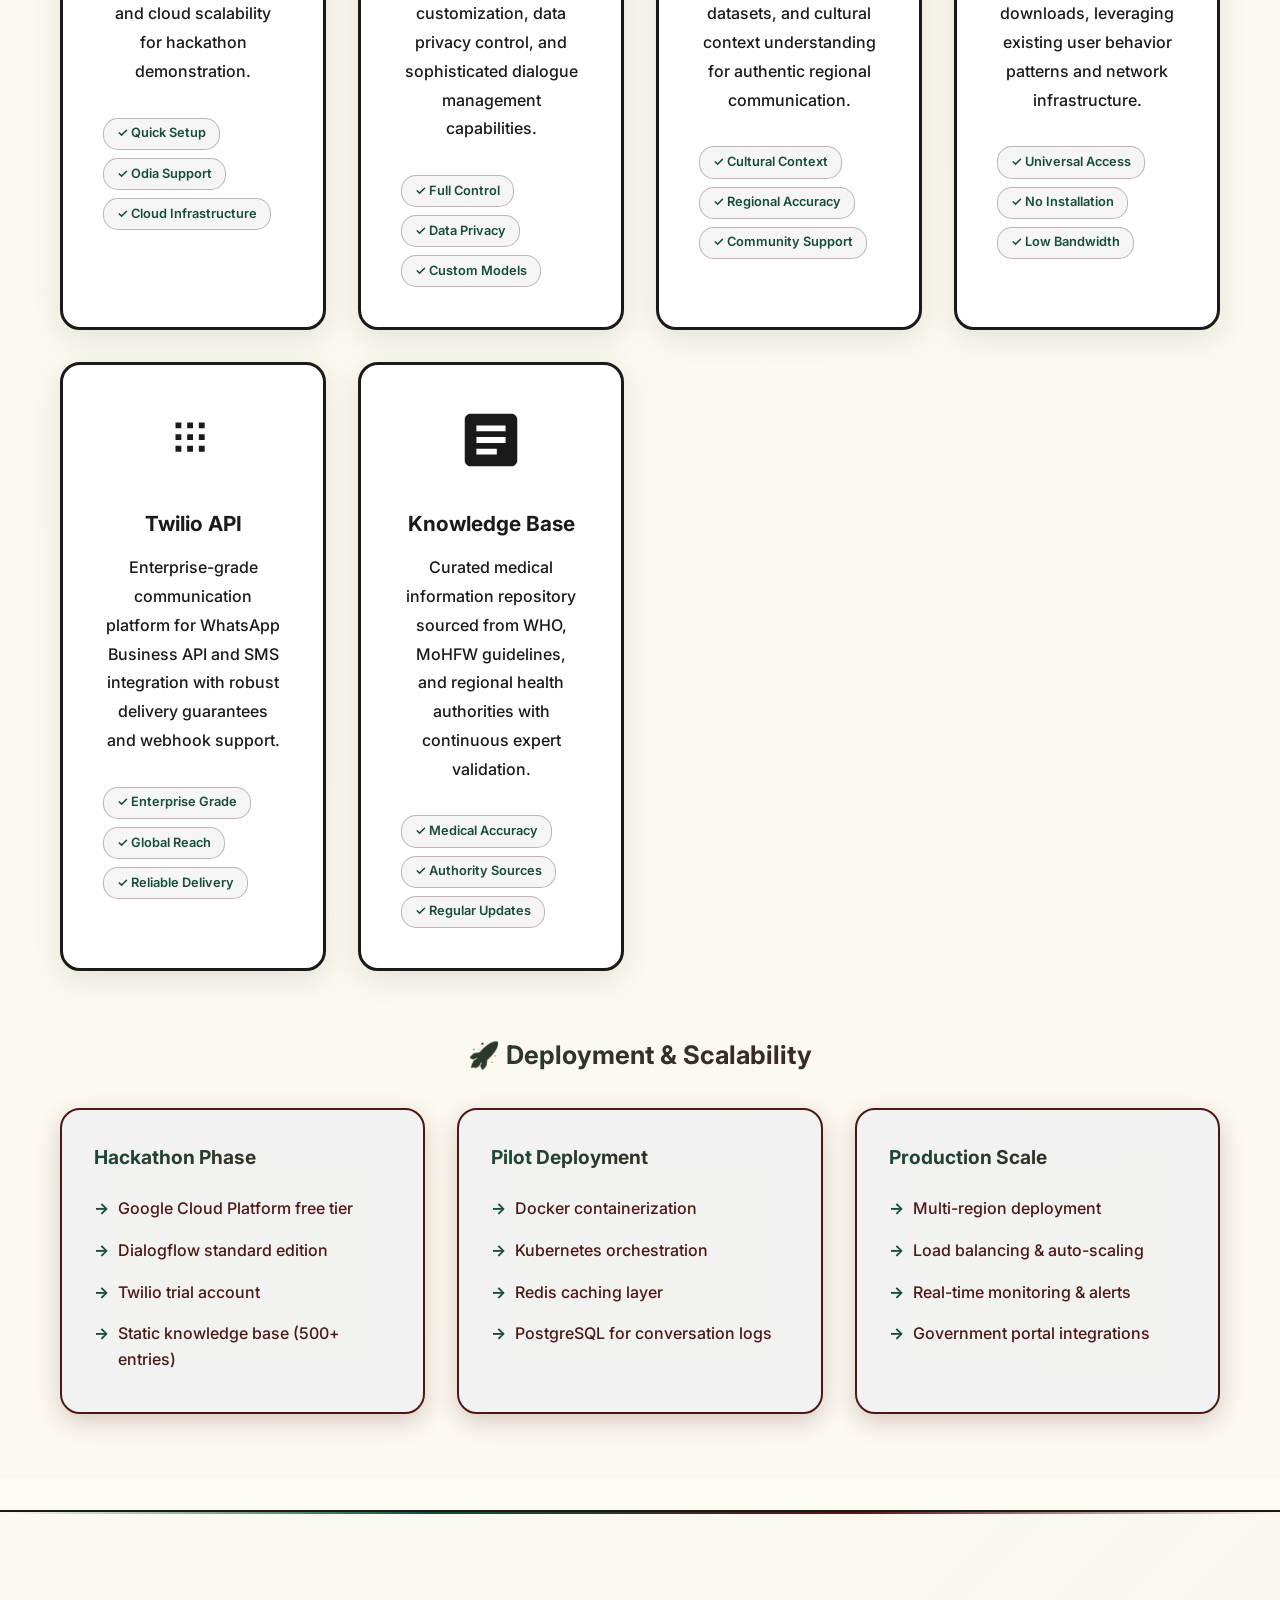
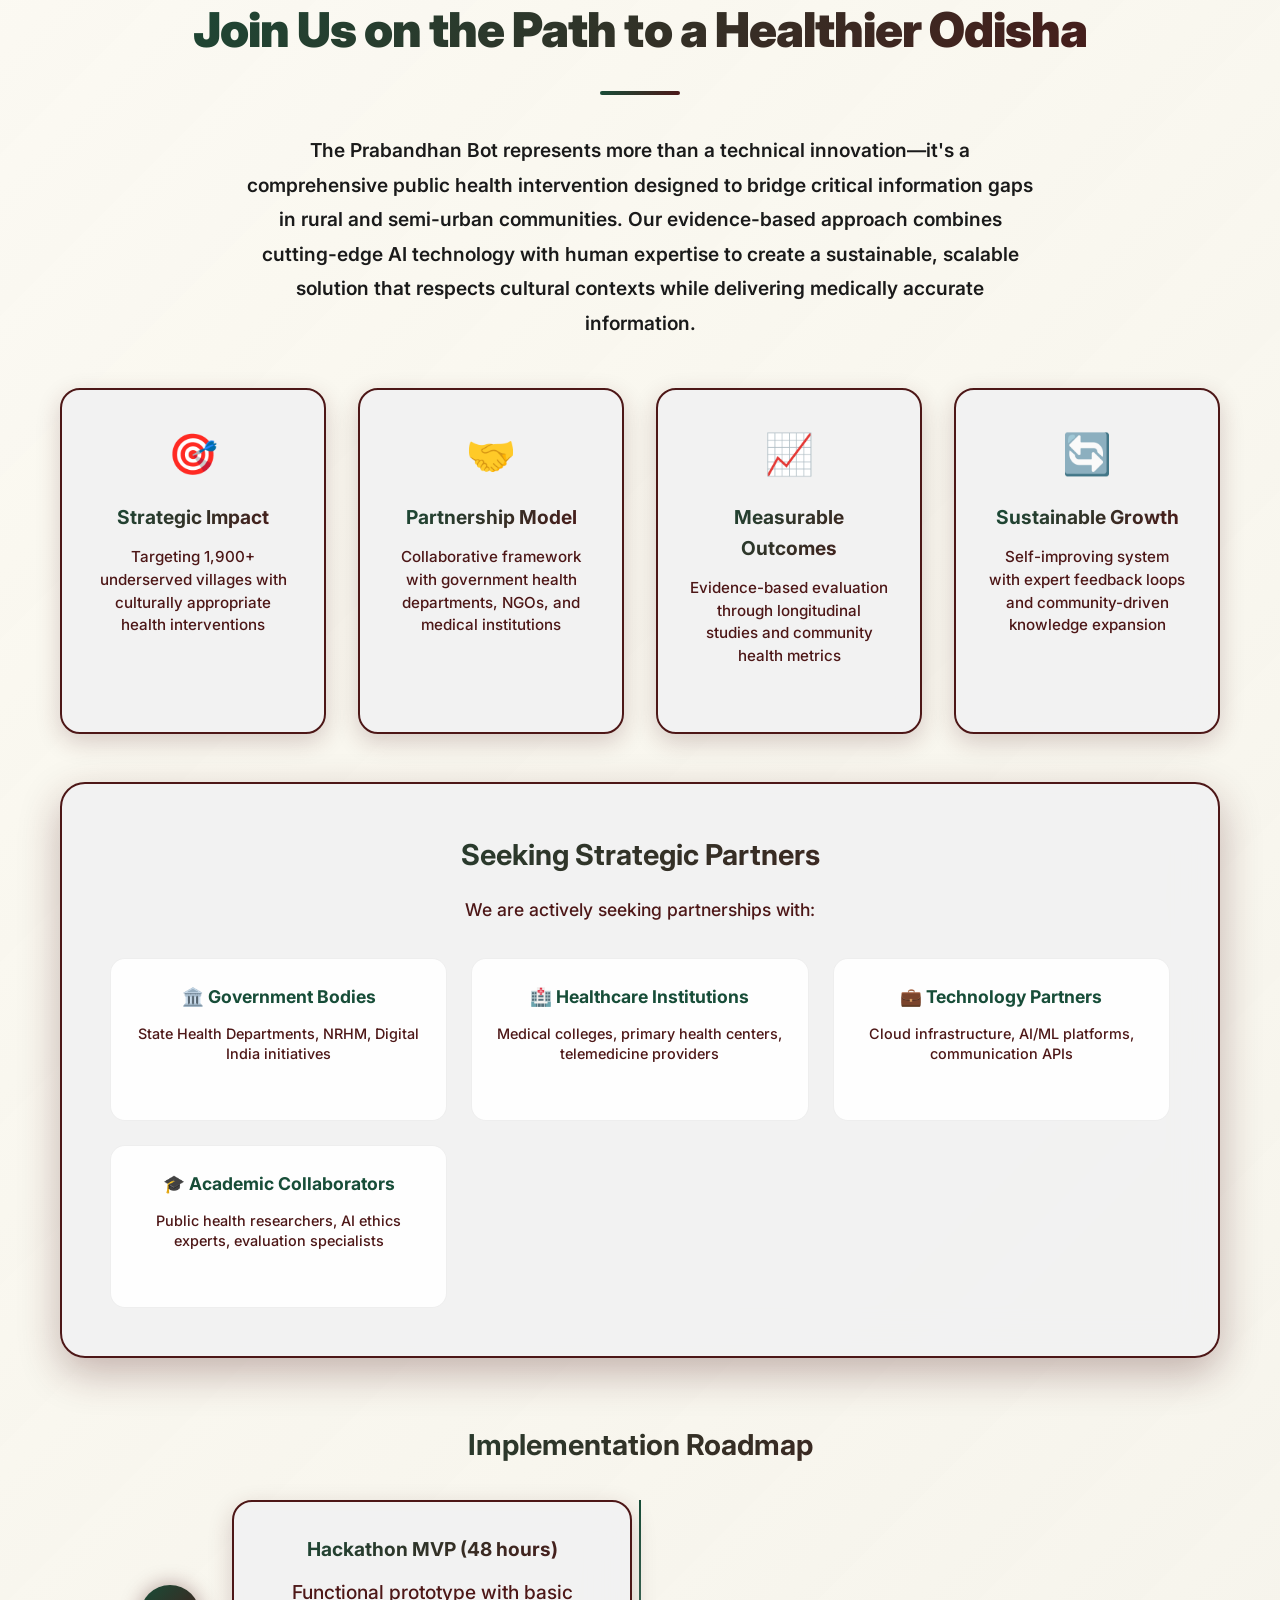
==== commit 1f6c933f: "Add files via upload" ====
--- a/index.html
+++ b/index.html
@@ -132,7 +132,7 @@
             text-align: center;
             overflow: hidden;
             background: #FFFDF2;
-            padding-top: 80px;
+            padding-top: 0;
         }
 
         .hero-canvas {
@@ -154,6 +154,10 @@
             max-width: 800px;
             margin: 0 auto;
             padding: 0 20px;
+            display: flex;
+            flex-direction: column;
+            align-items: center;
+            justify-content: center;
         }
 
         /* Floating Elements */
@@ -334,22 +338,25 @@
 
         .cta-secondary {
             display: inline-block;
-            padding: 15px 30px;
-            border: 2px solid #4D1717;
+            padding: 20px 50px;
+            border: 3px solid #2C3E50;
             background: transparent;
-            color: #4D1717;
+            color: #2C3E50;
             text-decoration: none;
             border-radius: 50px;
-            font-weight: 700;
-            transition: all 0.3s ease;
+            font-weight: 800;
+            font-size: 1.2rem;
+            transition: all 0.4s cubic-bezier(0.175, 0.885, 0.32, 1.275);
             position: relative;
             overflow: hidden;
+            box-shadow: 0 15px 35px rgba(44, 62, 80, 0.2);
         }
 
         .cta-secondary:hover {
-            background: #4D1717;
-            color: #F2F2F2;
-            transform: translateY(-2px);
+            background: #2C3E50;
+            color: #FFFFFF;
+            transform: translateY(-5px) scale(1.05);
+            box-shadow: 0 25px 50px rgba(44, 62, 80, 0.4);
         }
 
         @keyframes gradientText {
@@ -370,18 +377,18 @@
 
         .cta-button {
             display: inline-block;
-            background: linear-gradient(135deg, #4A90E2, #357ABD);
-            color: #FFFFFF;
+            background: transparent;
+            color: #27AE60;
             padding: 20px 50px;
             border-radius: 50px;
             text-decoration: none;
             font-weight: 800;
             font-size: 1.2rem;
             transition: all 0.4s cubic-bezier(0.175, 0.885, 0.32, 1.275);
-            box-shadow: 0 15px 35px rgba(74, 144, 226, 0.3);
+            box-shadow: 0 15px 35px rgba(39, 174, 96, 0.2);
             position: relative;
             overflow: hidden;
-            border: 3px solid #4A90E2;
+            border: 3px solid #27AE60;
         }
 
         .cta-button::before {
@@ -401,10 +408,10 @@
 
         .cta-button:hover {
             transform: translateY(-5px) scale(1.05);
-            background: #FFFFFF;
-            color: #4A90E2;
-            box-shadow: 0 25px 50px rgba(74, 144, 226, 0.4);
-            border-color: #357ABD;
+            background: linear-gradient(135deg, #27AE60, #229954);
+            color: #FFFFFF;
+            box-shadow: 0 25px 50px rgba(39, 174, 96, 0.4);
+            border-color: #229954;
         }
 
         /* Section Styles */
@@ -875,6 +882,7 @@
             backdrop-filter: blur(20px);
             transition: all 0.4s ease;
             box-shadow: 0 8px 25px rgba(26, 26, 26, 0.1);
+            text-align: center;
         }
 
         .workflow-step:hover {
@@ -895,7 +903,7 @@
             font-size: 1.5rem;
             font-weight: bold;
             color: #FFFDF2;
-            margin-bottom: 1rem;
+            margin: 0 auto 1rem auto;
             box-shadow: 0 5px 15px rgba(26, 26, 26, 0.2);
         }
 
@@ -904,12 +912,14 @@
             margin-bottom: 0.8rem;
             color: #1a1a1a;
             font-weight: 700;
+            text-align: center;
         }
 
         .workflow-step p {
             color: #1a1a1a;
             line-height: 1.5;
             font-weight: 500;
+            text-align: center;
         }
 
         /* Process Labels */
@@ -1311,47 +1321,51 @@
         /* Live Data Indicators */
         .live-indicator {
             position: fixed;
-            top: 100px;
-            right: -180px;
-            background: rgba(255, 255, 255, 0.95);
-            border: 2px solid #1a1a1a;
+            top: 120px;
+            right: -170px;
+            background: rgba(255, 255, 255, 0.98);
+            border: 2px solid #174D38;
             border-radius: 15px;
             padding: 1rem;
-            z-index: 1001;
+            z-index: 99999;
             min-width: 200px;
             backdrop-filter: blur(10px);
-            box-shadow: 0 10px 30px rgba(26, 26, 26, 0.1);
-            transition: right 0.4s ease;
+            box-shadow: 0 10px 30px rgba(23, 77, 56, 0.2);
+            transition: right 0.3s ease;
             cursor: pointer;
         }
 
         .live-indicator:hover {
-            right: 20px;
+            right: 10px;
         }
 
         .live-indicator.show {
-            right: -160px;
+            right: -170px;
         }
 
         /* Add a visible tab/hint */
         .live-indicator::before {
-            content: '📊';
+            content: '📊 LIVE';
             position: absolute;
-            left: -25px;
+            left: -45px;
             top: 50%;
             transform: translateY(-50%);
-            background: rgba(255, 255, 255, 0.95);
-            border: 2px solid #1a1a1a;
+            background: #174D38;
+            color: white;
+            border: 2px solid #174D38;
             border-right: none;
-            border-radius: 10px 0 0 10px;
-            padding: 8px 6px;
-            font-size: 14px;
+            border-radius: 15px 0 0 15px;
+            padding: 10px 8px;
+            font-size: 12px;
+            font-weight: bold;
             transition: all 0.3s ease;
+            writing-mode: vertical-rl;
+            text-orientation: mixed;
         }
 
         .live-indicator:hover::before {
-            background: rgba(74, 144, 226, 0.95);
-            color: white;
+            background: #4D1717;
+            border-color: #4D1717;
         }
 
         .live-status {
@@ -2148,8 +2162,8 @@
             height: 100%;
             background: linear-gradient(135deg, #174D38, #4D1717);
             border-radius: 6px;
-            width: 0;
-            transition: width 2s cubic-bezier(0.25, 0.46, 0.45, 0.94);
+            width: 0%;
+            transition: width 1.5s cubic-bezier(0.25, 0.46, 0.45, 0.94);
             position: relative;
             overflow: hidden;
         }
@@ -2357,47 +2371,52 @@
         .activity-feed {
             position: fixed;
             bottom: 20px;
-            left: -260px;
+            left: -250px;
             width: 300px;
             max-height: 400px;
-            background: rgba(255, 255, 255, 0.95);
-            border: 2px solid #1a1a1a;
+            background: rgba(255, 255, 255, 0.98);
+            border: 2px solid #174D38;
             border-radius: 15px;
             padding: 1rem;
-            z-index: 1001;
+            z-index: 99999;
             backdrop-filter: blur(10px);
-            transition: left 0.4s ease;
+            box-shadow: 0 10px 30px rgba(23, 77, 56, 0.2);
+            transition: left 0.3s ease;
             overflow-y: auto;
             cursor: pointer;
         }
 
         .activity-feed:hover {
-            left: 20px;
+            left: 10px;
         }
 
         .activity-feed.show {
-            left: -240px;
+            left: -250px;
         }
 
         /* Add a visible tab/hint for activity feed */
         .activity-feed::before {
-            content: '📈';
+            content: '📈 ACTIVITY';
             position: absolute;
-            right: -25px;
+            right: -55px;
             top: 50%;
             transform: translateY(-50%);
-            background: rgba(255, 255, 255, 0.95);
-            border: 2px solid #1a1a1a;
+            background: #174D38;
+            color: white;
+            border: 2px solid #174D38;
             border-left: none;
-            border-radius: 0 10px 10px 0;
-            padding: 8px 6px;
-            font-size: 14px;
+            border-radius: 0 15px 15px 0;
+            padding: 10px 8px;
+            font-size: 12px;
+            font-weight: bold;
             transition: all 0.3s ease;
+            writing-mode: vertical-rl;
+            text-orientation: mixed;
         }
 
         .activity-feed:hover::before {
-            background: rgba(74, 144, 226, 0.95);
-            color: white;
+            background: #4D1717;
+            border-color: #4D1717;
         }
 
         .activity-item {
@@ -2534,10 +2553,13 @@
             }
             
             .hero {
-                padding: 100px 0 40px !important;
+                padding: 80px 0 40px !important;
                 text-align: center !important;
-                min-height: auto !important;
-                height: auto !important;
+                min-height: 100vh !important;
+                height: 100vh !important;
+                display: flex !important;
+                align-items: center !important;
+                justify-content: center !important;
             }
             
             .hero h1 {
@@ -3270,15 +3292,15 @@
         <!-- Hero Statistics -->
         <div class="hero-stats">
             <div class="hero-stat">
-                <div class="hero-stat-number">1900+</div>
+                <div class="hero-stat-number" data-target="1900" data-suffix="+">0+</div>
                 <div class="hero-stat-label">Villages Targeted</div>
             </div>
             <div class="hero-stat">
-                <div class="hero-stat-number">24/7</div>
+                <div class="hero-stat-number" data-target="24" data-suffix="/7">0/7</div>
                 <div class="hero-stat-label">Availability</div>
             </div>
             <div class="hero-stat">
-                <div class="hero-stat-number">3</div>
+                <div class="hero-stat-number" data-target="3" data-suffix="">0</div>
                 <div class="hero-stat-label">Languages</div>
             </div>
         </div>
@@ -3293,20 +3315,20 @@
             <!-- Problem Statistics -->
             <div class="problem-stats">
                 <div class="problem-stat">
-                    <div class="stat-number" data-target="1900">0</div>
+                    <div class="stat-number" data-target="1900" data-suffix="">0</div>
                     <div class="stat-label">Villages Without Connectivity</div>
                 </div>
                 <div class="problem-stat">
-                    <div class="stat-number" data-target="68">0</div>
-                    <div class="stat-label">% Rural Population</div>
+                    <div class="stat-number" data-target="68" data-suffix="%">0%</div>
+                    <div class="stat-label">Rural Population</div>
                 </div>
                 <div class="problem-stat">
-                    <div class="stat-number" data-target="42">0</div>
+                    <div class="stat-number" data-target="42" data-suffix="">0</div>
                     <div class="stat-label">Health Centers Per 100k</div>
                 </div>
                 <div class="problem-stat">
-                    <div class="stat-number" data-target="85">0</div>
-                    <div class="stat-label">% Seeking Help Late</div>
+                    <div class="stat-number" data-target="85" data-suffix="%">0%</div>
+                    <div class="stat-label">Seeking Help Late</div>
                 </div>
             </div>
             
@@ -3377,19 +3399,19 @@
             <!-- Solution Impact Stats -->
             <div class="solution-impact">
                 <div class="impact-stat">
-                    <div class="impact-number" data-target="10000">0</div>
+                    <div class="impact-number" data-target="10000" data-suffix="">0</div>
                     <div class="impact-label">Daily Interactions</div>
                 </div>
                 <div class="impact-stat">
-                    <div class="impact-number" data-target="95">0</div>
-                    <div class="impact-label">% Accuracy Rate</div>
+                    <div class="impact-number" data-target="95" data-suffix="%">0%</div>
+                    <div class="impact-label">Accuracy Rate</div>
                 </div>
                 <div class="impact-stat">
-                    <div class="impact-number" data-target="24">0</div>
+                    <div class="impact-number" data-target="24" data-suffix="">0</div>
                     <div class="impact-label">Hour Availability</div>
                 </div>
                 <div class="impact-stat">
-                    <div class="impact-number" data-target="1900">0</div>
+                    <div class="impact-number" data-target="1900" data-suffix="">0</div>
                     <div class="impact-label">Villages Reached</div>
                 </div>
             </div>
@@ -4102,7 +4124,7 @@
                 </div>
             </div>
             
-            <a href="#contact" class="cta-button">Partner With Us for Impact</a>
+            <a href="contact.html" class="cta-button">Partner With Us for Impact</a>
         </div>
     </section>
 
@@ -4302,19 +4324,10 @@
             setInterval(addActivity, Math.random() * 5000 + 5000);
         }
         
-        // Show/hide live elements on scroll
+        // Show/hide live elements on scroll (disabled for better accessibility)
         function toggleLiveElements() {
-            const scrollY = window.scrollY;
-            const liveIndicator = document.getElementById('liveIndicator');
-            const activityFeed = document.getElementById('activityFeed');
-            
-            if (scrollY > 200) {
-                liveIndicator.classList.add('show');
-                activityFeed.classList.add('show');
-            } else {
-                liveIndicator.classList.remove('show');
-                activityFeed.classList.remove('show');
-            }
+            // Elements are now always accessible via hover
+            return;
         }
         
         window.addEventListener('scroll', toggleLiveElements);
@@ -4728,5 +4741,289 @@
             <p style="color: #666; font-size: 0.9rem;">© 2025 KALKAI. Empowering communities through innovative technology.</p>
         </div>
     </footer>
+
+    <script>
+        // Debug and animate tech stack bars
+        function animateTechBars() {
+            console.log('Starting tech stack animation...');
+            
+            // Get all skill elements
+            const skills = document.querySelectorAll('.tech-skill');
+            console.log('Found skills:', skills.length);
+            
+            skills.forEach((skill, index) => {
+                const fillBar = skill.querySelector('.skill-fill');
+                const percentText = skill.querySelector('.skill-percentage');
+                
+                if (fillBar && percentText) {
+                    const targetValue = fillBar.getAttribute('data-width');
+                    console.log(`Skill ${index}: target = ${targetValue}%`);
+                    
+                    // Reset first
+                    fillBar.style.width = '0%';
+                    percentText.textContent = '0%';
+                    
+                    // Animate after delay
+                    setTimeout(() => {
+                        // Animate bar width
+                        fillBar.style.width = targetValue + '%';
+                        
+                        // Animate number counting
+                        let current = 0;
+                        const target = parseInt(targetValue);
+                        const step = target / 60; // 60 steps for smooth animation
+                        
+                        const counter = setInterval(() => {
+                            current += step;
+                            if (current >= target) {
+                                current = target;
+                                clearInterval(counter);
+                            }
+                            percentText.textContent = Math.floor(current) + '%';
+                        }, 30);
+                        
+                    }, index * 300); // 300ms delay between each bar
+                }
+            });
+        }
+
+        // Hero Stats Animation
+        function animateHeroStats() {
+            console.log('Starting hero stats animation...');
+            
+            const statNumbers = document.querySelectorAll('.hero-stat-number');
+            console.log('Found hero stats:', statNumbers.length);
+            
+            statNumbers.forEach((stat, index) => {
+                const target = parseInt(stat.getAttribute('data-target'));
+                const suffix = stat.getAttribute('data-suffix') || '';
+                
+                if (target) {
+                    console.log(`Hero stat ${index}: target = ${target}${suffix}`);
+                    
+                    let current = 0;
+                    const increment = target / 80; // 80 steps for smooth animation
+                    
+                    setTimeout(() => {
+                        const counter = setInterval(() => {
+                            current += increment;
+                            if (current >= target) {
+                                current = target;
+                                clearInterval(counter);
+                            }
+                            stat.textContent = Math.floor(current) + suffix;
+                        }, 25); // Update every 25ms for fast counting
+                    }, index * 200); // Stagger each stat
+                }
+            });
+        }
+
+        // Hero stats scroll detection
+        let heroStatsAnimated = false;
+        
+        function checkHeroStats() {
+            if (heroStatsAnimated) return;
+            
+            const heroStats = document.querySelector('.hero-stats');
+            if (heroStats) {
+                const rect = heroStats.getBoundingClientRect();
+                const windowHeight = window.innerHeight;
+                
+                // Trigger when hero stats come into view
+                const isVisible = rect.top < windowHeight * 0.9 && rect.bottom > 0;
+                
+                if (isVisible) {
+                    console.log('Hero stats visible, starting animation...');
+                    heroStatsAnimated = true;
+                    setTimeout(() => {
+                        animateHeroStats();
+                    }, 300); // Delay for better visual impact
+                }
+            }
+        }
+
+        // Problem Stats Animation
+        function animateProblemStats() {
+            console.log('Starting problem stats animation...');
+            
+            const statNumbers = document.querySelectorAll('.problem-stat .stat-number');
+            console.log('Found problem stats:', statNumbers.length);
+            
+            statNumbers.forEach((stat, index) => {
+                const target = parseInt(stat.getAttribute('data-target'));
+                const suffix = stat.getAttribute('data-suffix') || '';
+                
+                if (target) {
+                    console.log(`Problem stat ${index}: target = ${target}${suffix}`);
+                    
+                    let current = 0;
+                    const increment = target / 100; // 100 steps for smooth animation
+                    
+                    setTimeout(() => {
+                        const counter = setInterval(() => {
+                            current += increment;
+                            if (current >= target) {
+                                current = target;
+                                clearInterval(counter);
+                            }
+                            stat.textContent = Math.floor(current) + suffix;
+                        }, 30); // Update every 30ms
+                    }, index * 250); // Stagger each stat by 250ms
+                }
+            });
+        }
+
+        // Problem stats scroll detection
+        let problemStatsAnimated = false;
+        
+        function checkProblemStats() {
+            if (problemStatsAnimated) return;
+            
+            const problemStats = document.querySelector('.problem-stats');
+            if (problemStats) {
+                const rect = problemStats.getBoundingClientRect();
+                const windowHeight = window.innerHeight;
+                
+                // Trigger when problem stats come into view
+                const isVisible = rect.top < windowHeight * 0.8 && rect.bottom > 0;
+                
+                if (isVisible) {
+                    console.log('Problem stats visible, starting animation...');
+                    problemStatsAnimated = true;
+                    setTimeout(() => {
+                        animateProblemStats();
+                    }, 400); // Delay for dramatic effect
+                }
+            }
+        }
+
+        // Solution Impact Stats Animation
+        function animateImpactStats() {
+            console.log('Starting solution impact stats animation...');
+            
+            const statNumbers = document.querySelectorAll('.impact-stat .impact-number');
+            console.log('Found impact stats:', statNumbers.length);
+            
+            statNumbers.forEach((stat, index) => {
+                const target = parseInt(stat.getAttribute('data-target'));
+                const suffix = stat.getAttribute('data-suffix') || '';
+                
+                if (target) {
+                    console.log(`Impact stat ${index}: target = ${target}${suffix}`);
+                    
+                    let current = 0;
+                    // For large numbers like 10000, use bigger increments
+                    const steps = target > 1000 ? 80 : 60;
+                    const increment = target / steps;
+                    
+                    setTimeout(() => {
+                        const counter = setInterval(() => {
+                            current += increment;
+                            if (current >= target) {
+                                current = target;
+                                clearInterval(counter);
+                            }
+                            stat.textContent = Math.floor(current) + suffix;
+                        }, 35); // Update every 35ms
+                    }, index * 300); // Stagger each stat by 300ms
+                }
+            });
+        }
+
+        // Solution impact stats scroll detection
+        let impactStatsAnimated = false;
+        
+        function checkImpactStats() {
+            if (impactStatsAnimated) return;
+            
+            const impactStats = document.querySelector('.solution-impact');
+            if (impactStats) {
+                const rect = impactStats.getBoundingClientRect();
+                const windowHeight = window.innerHeight;
+                
+                // Trigger when impact stats come into view
+                const isVisible = rect.top < windowHeight * 0.8 && rect.bottom > 0;
+                
+                if (isVisible) {
+                    console.log('Solution impact stats visible, starting animation...');
+                    impactStatsAnimated = true;
+                    setTimeout(() => {
+                        animateImpactStats();
+                    }, 500); // Delay for impact
+                }
+            }
+        }
+
+        // Precise scroll detection for tech stack section
+        let hasAnimated = false;
+        
+        function checkScroll() {
+            const techSection = document.querySelector('.tech-proficiency'); // Target the actual progress bars
+            if (techSection) {
+                const rect = techSection.getBoundingClientRect();
+                const windowHeight = window.innerHeight;
+                
+                // Trigger when progress bars are about to enter the viewport
+                const sectionVisible = rect.top < windowHeight * 0.8 && rect.bottom > 0;
+                
+                if (sectionVisible && !hasAnimated) {
+                    console.log('Progress bars section reached, starting animation...');
+                    hasAnimated = true;
+                    setTimeout(() => {
+                        animateTechBars();
+                    }, 200); // Small delay for better visual timing
+                } else if (!sectionVisible) {
+                    // Reset animation flag when section is out of view (allows re-animation)
+                    hasAnimated = false;
+                }
+            }
+        }
+
+        // Set up scroll listener
+        window.addEventListener('scroll', () => {
+            checkScroll(); // Tech stack animation
+            checkHeroStats(); // Hero stats animation
+            checkProblemStats(); // Problem stats animation
+            checkImpactStats(); // Solution impact stats animation
+        });
+        window.addEventListener('load', () => {
+            checkScroll(); // Also check on load
+            checkHeroStats(); // Check hero stats on load too
+            checkProblemStats(); // Check problem stats on load
+            checkImpactStats(); // Check impact stats on load
+            
+            // Initialize floating animations
+            setTimeout(() => {
+                addFloatingAnimations();
+            }, 2000); // Start floating after initial animations
+        });
+
+        // Add floating animations to key elements
+        function addFloatingAnimations() {
+            const floatingElements = document.querySelectorAll('.hero h1, .cta-button');
+            
+            floatingElements.forEach((element, index) => {
+                element.style.animation = `float 4s ease-in-out infinite`;
+                element.style.animationDelay = `${index * 0.5}s`;
+            });
+        }
+
+        // Add floating keyframes
+        const floatingStyles = `
+            @keyframes float {
+                0%, 100% {
+                    transform: translateY(0px);
+                }
+                50% {
+                    transform: translateY(-8px);
+                }
+            }
+        `;
+
+        // Inject floating animation styles
+        const styleSheet = document.createElement('style');
+        styleSheet.textContent = floatingStyles;
+        document.head.appendChild(styleSheet);
+    </script>
 </body>
 </html>
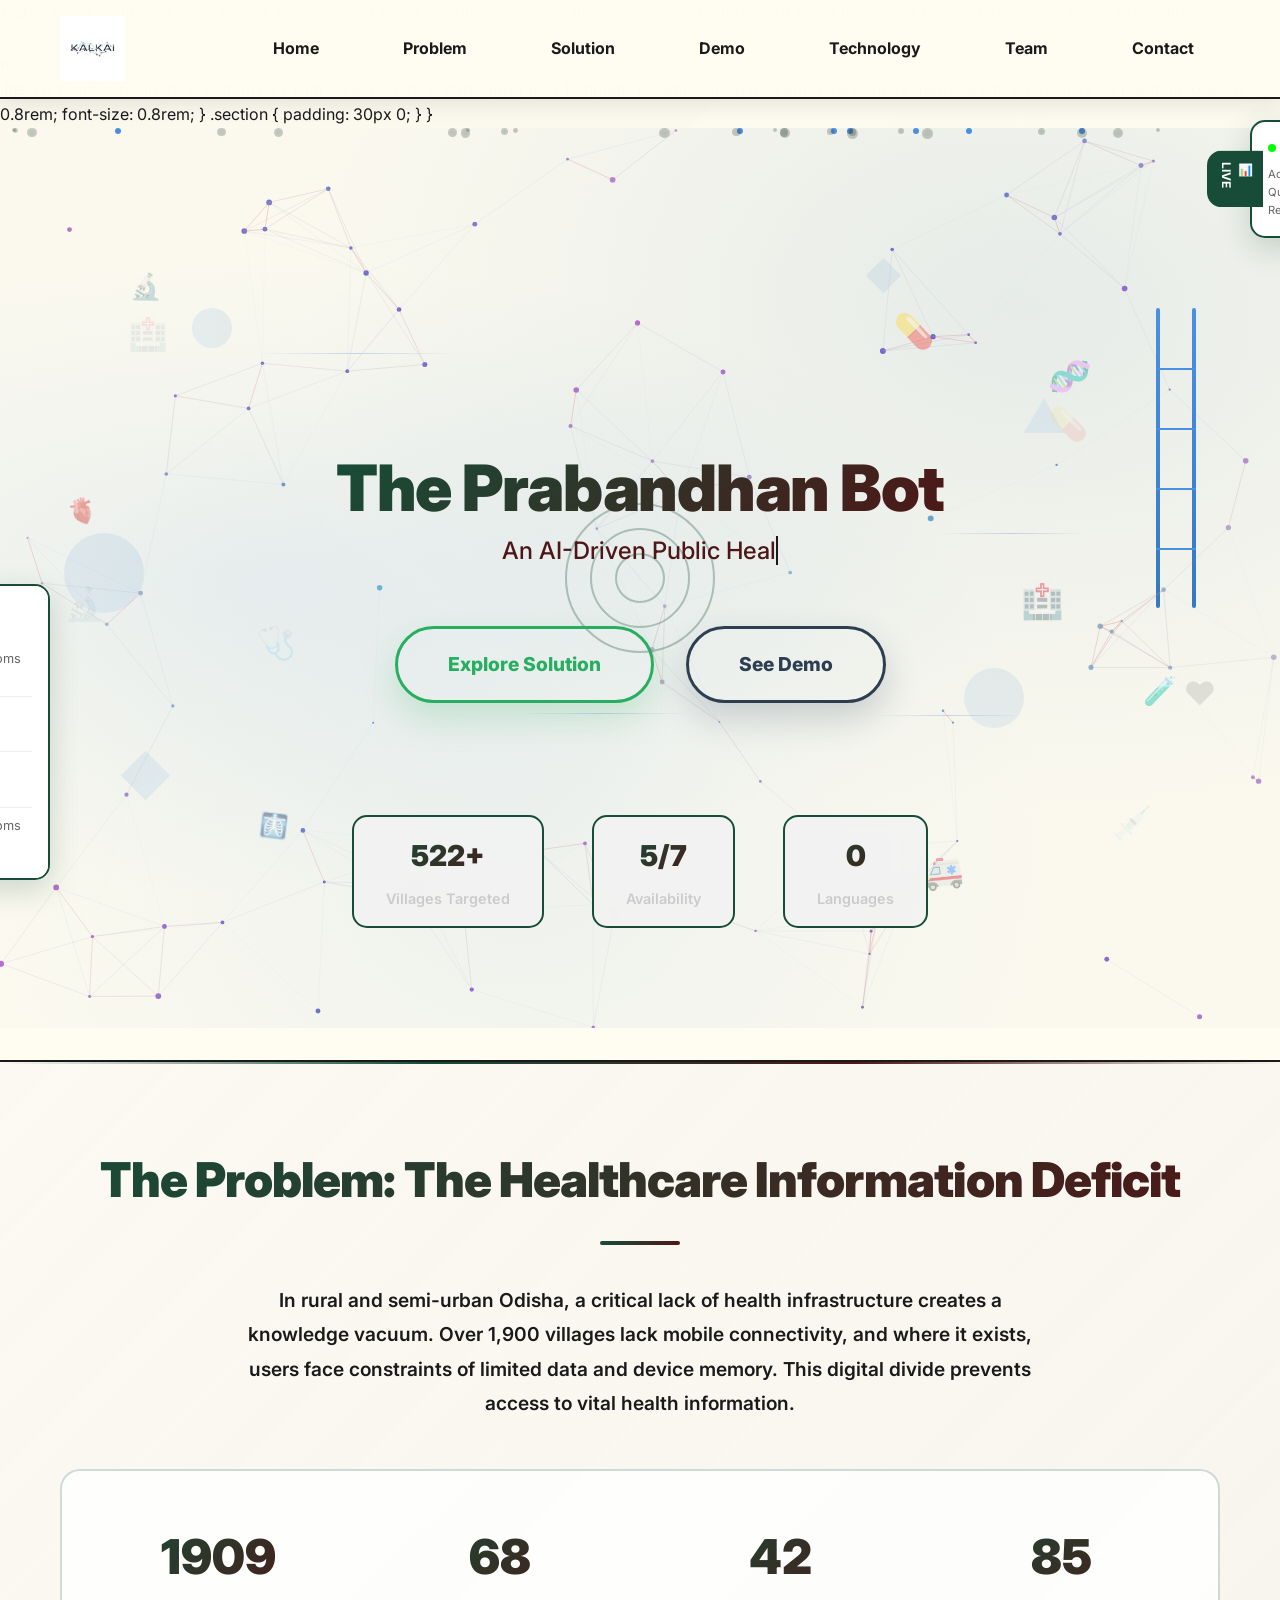
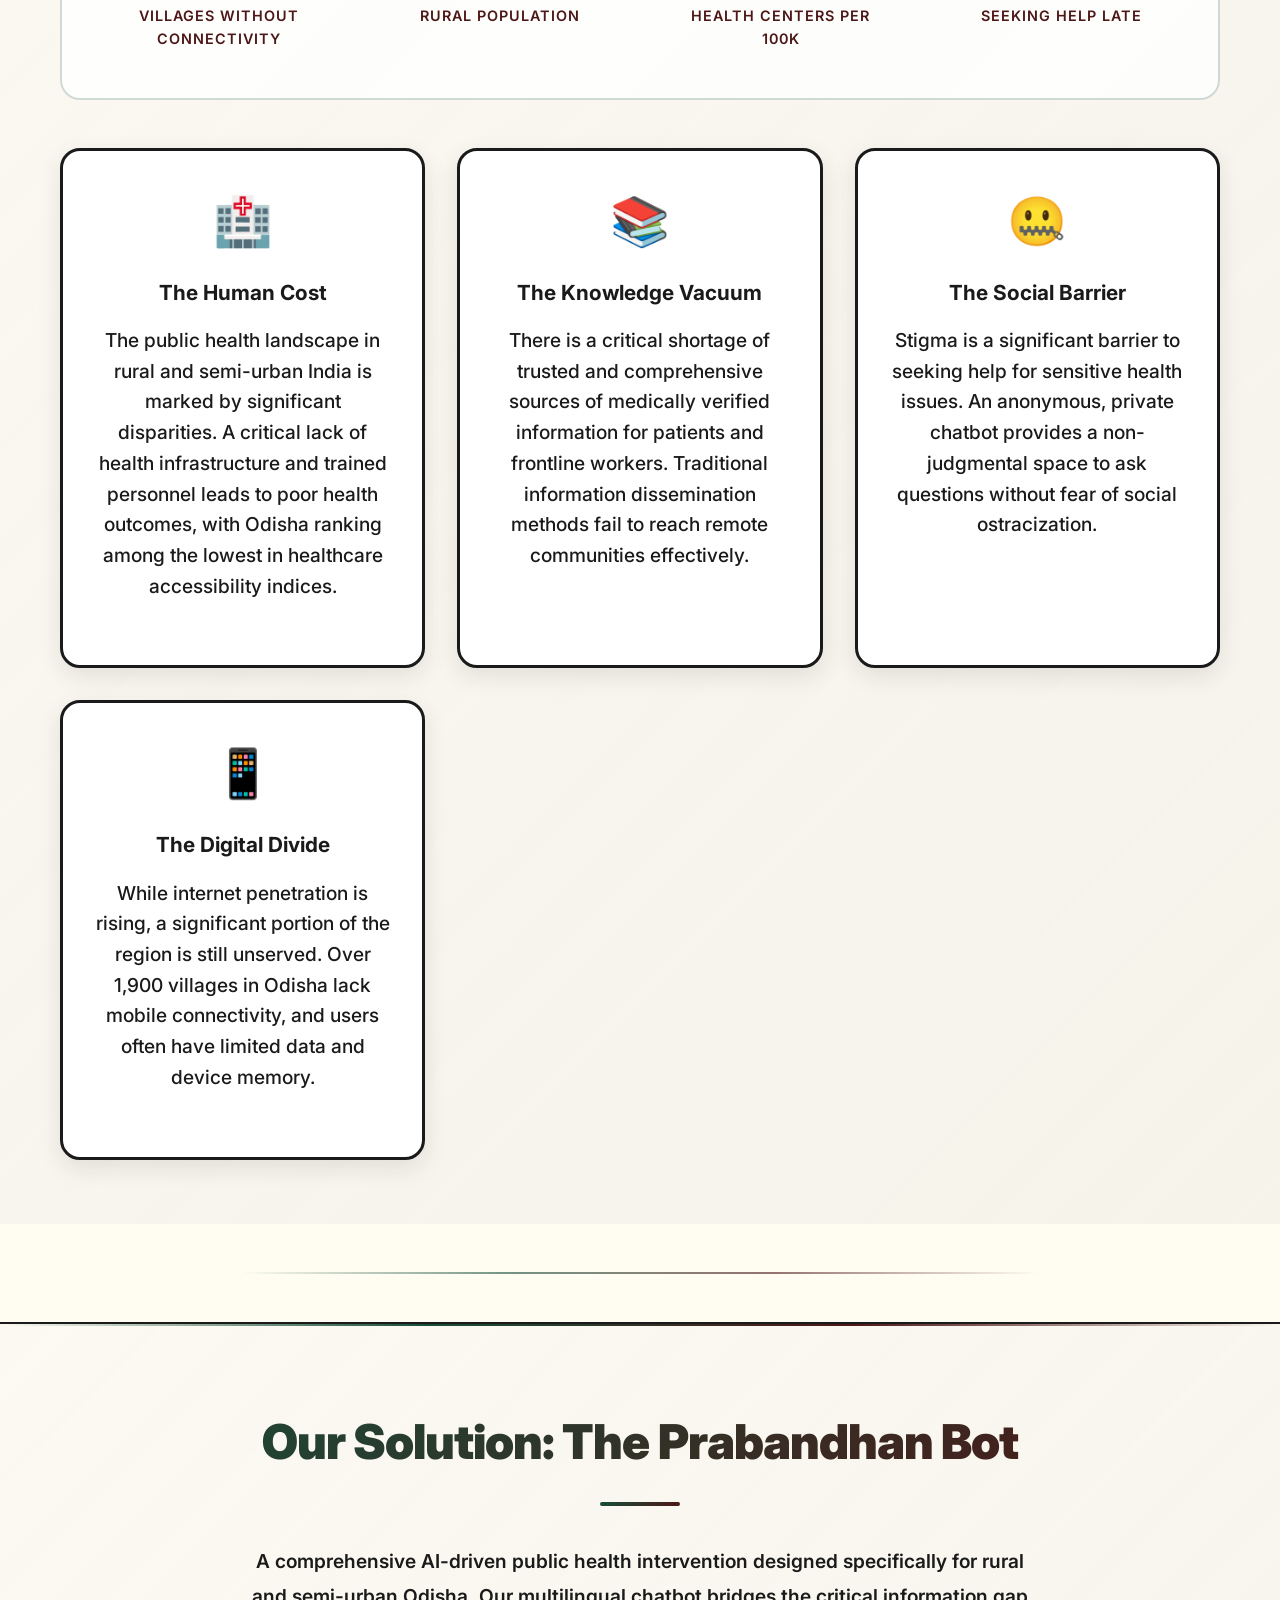
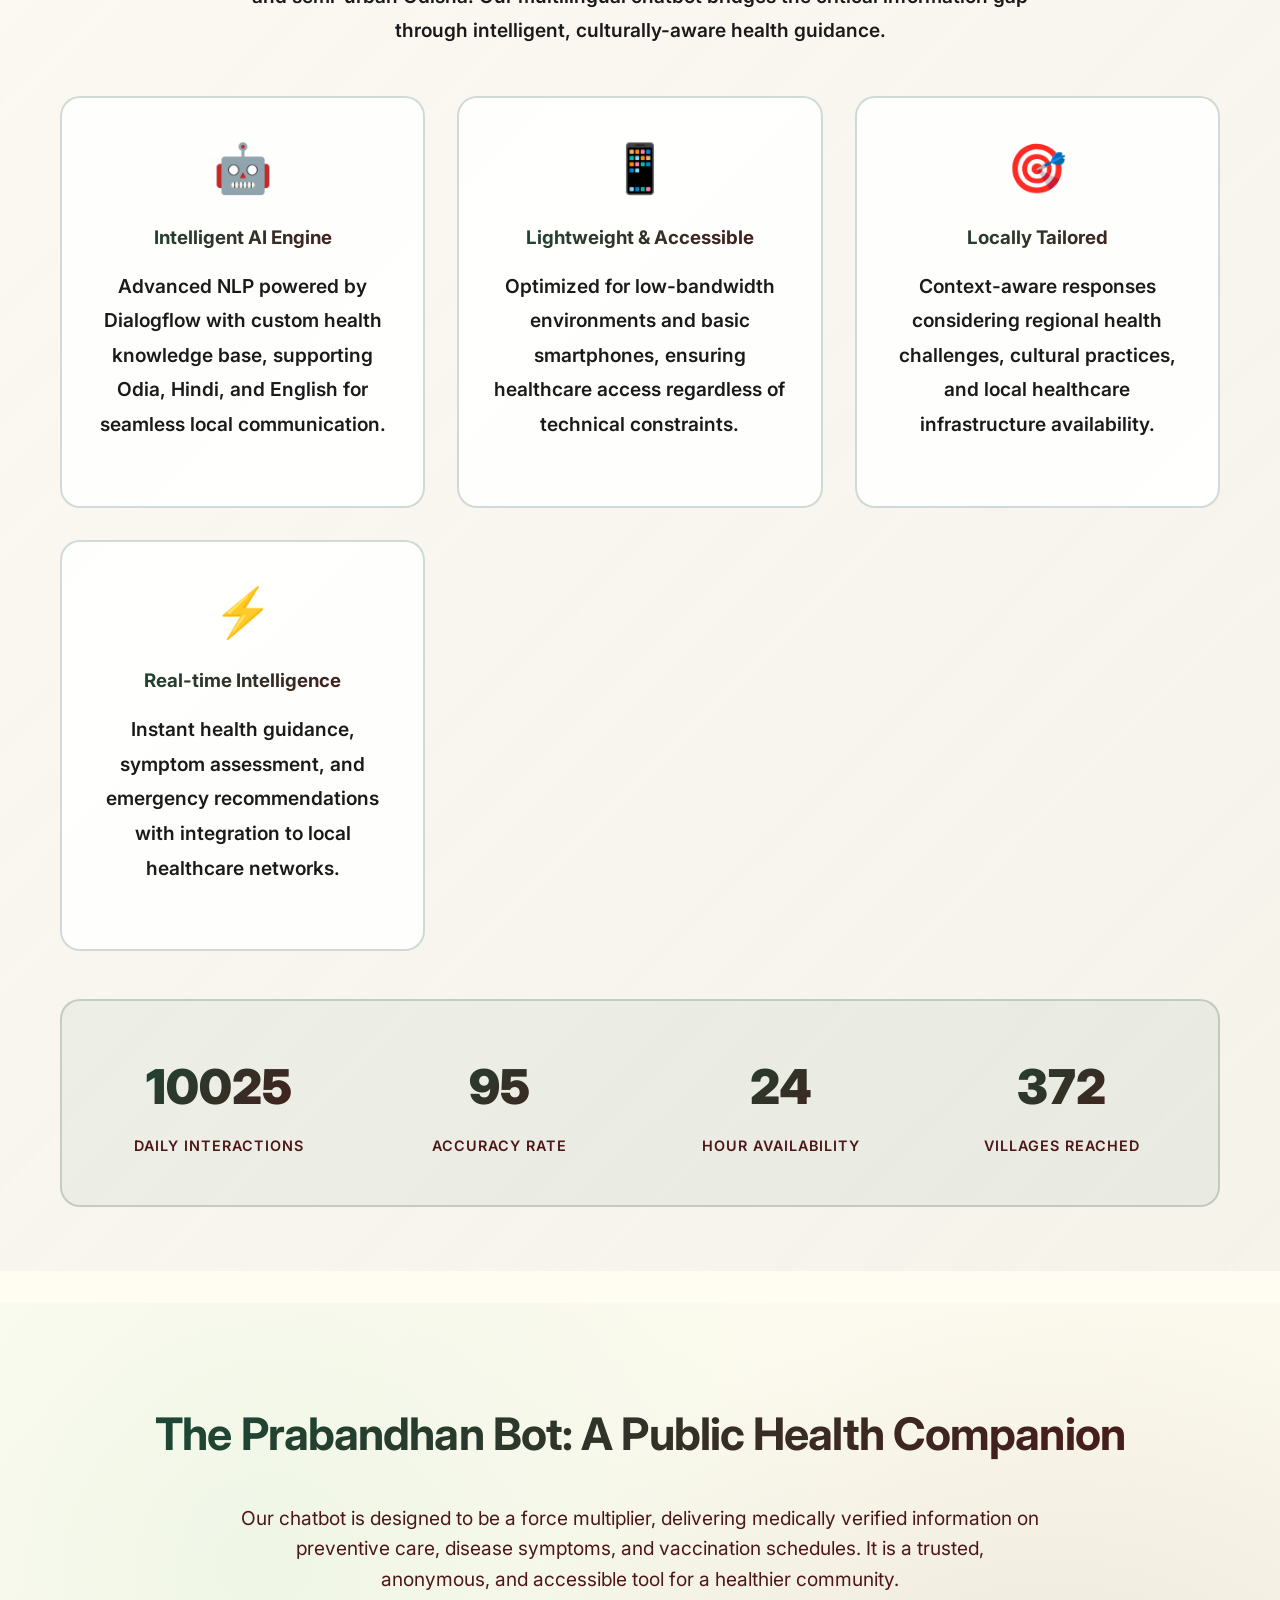
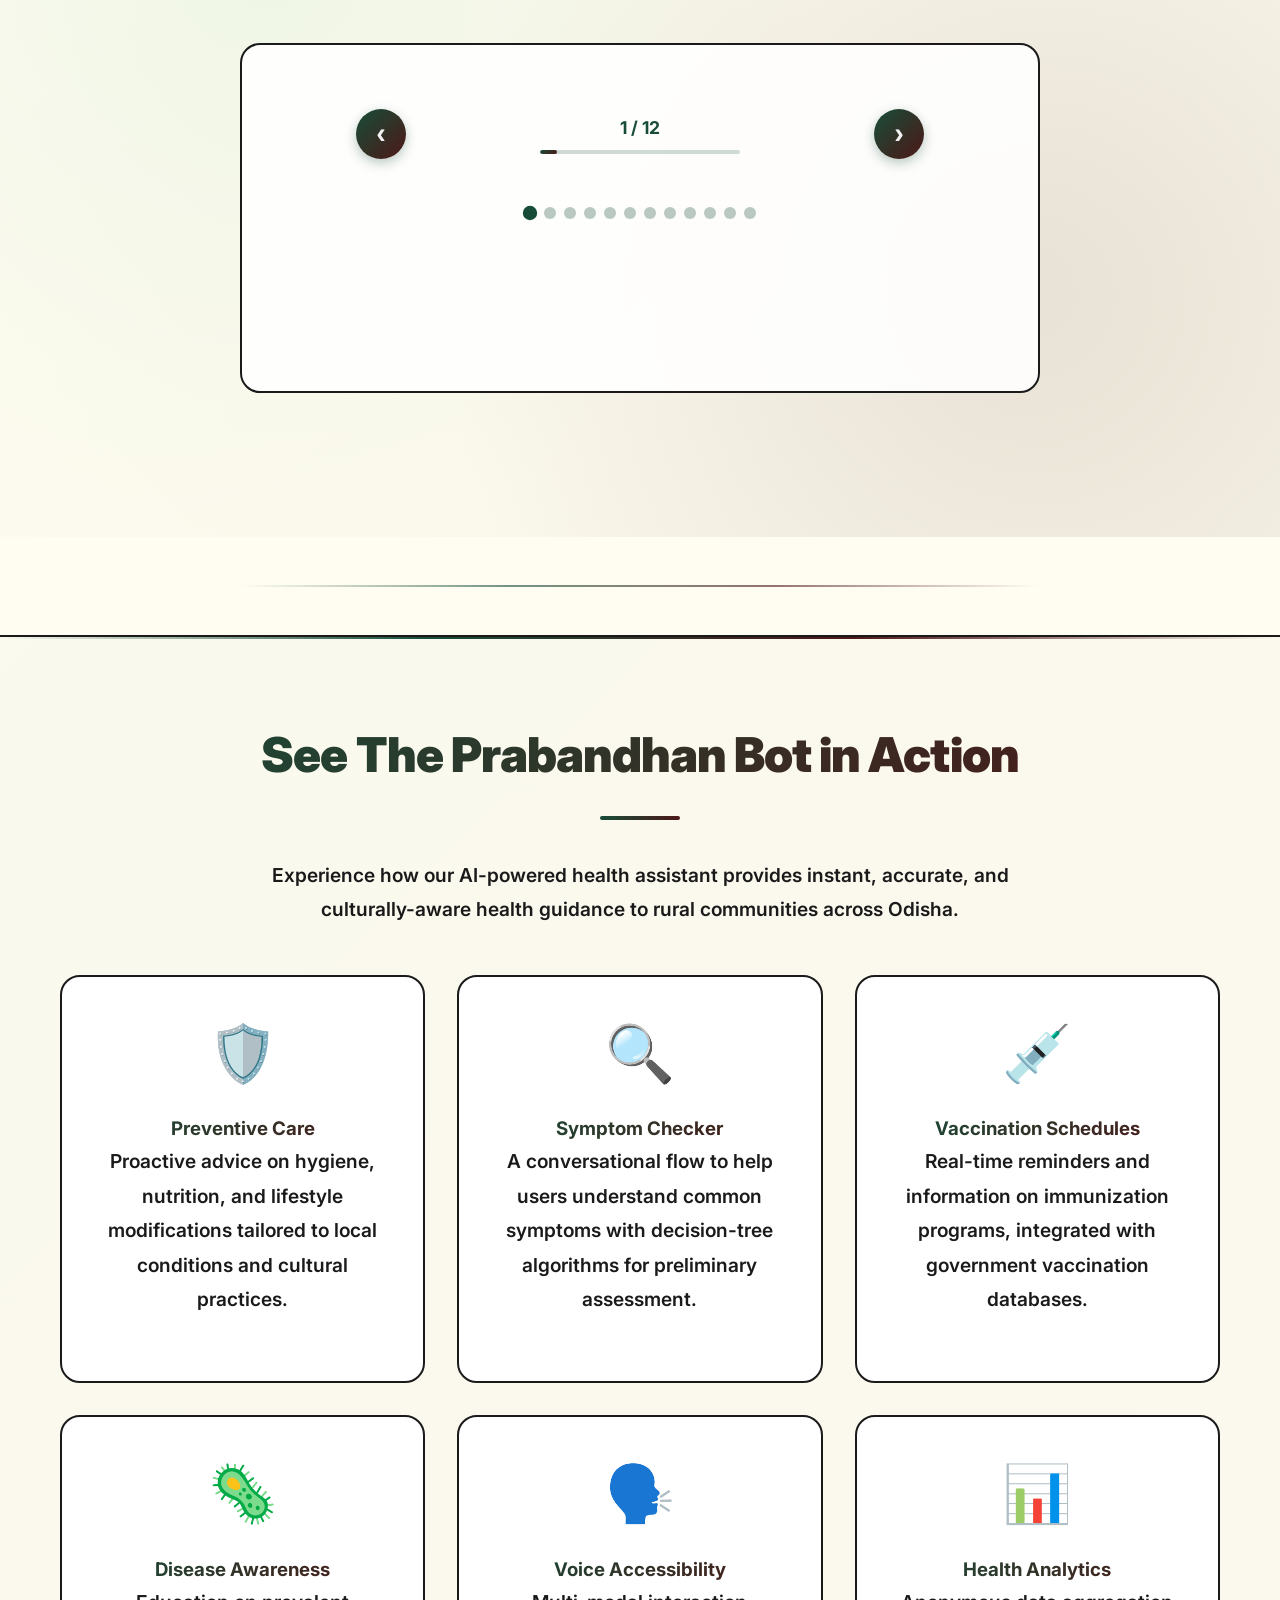
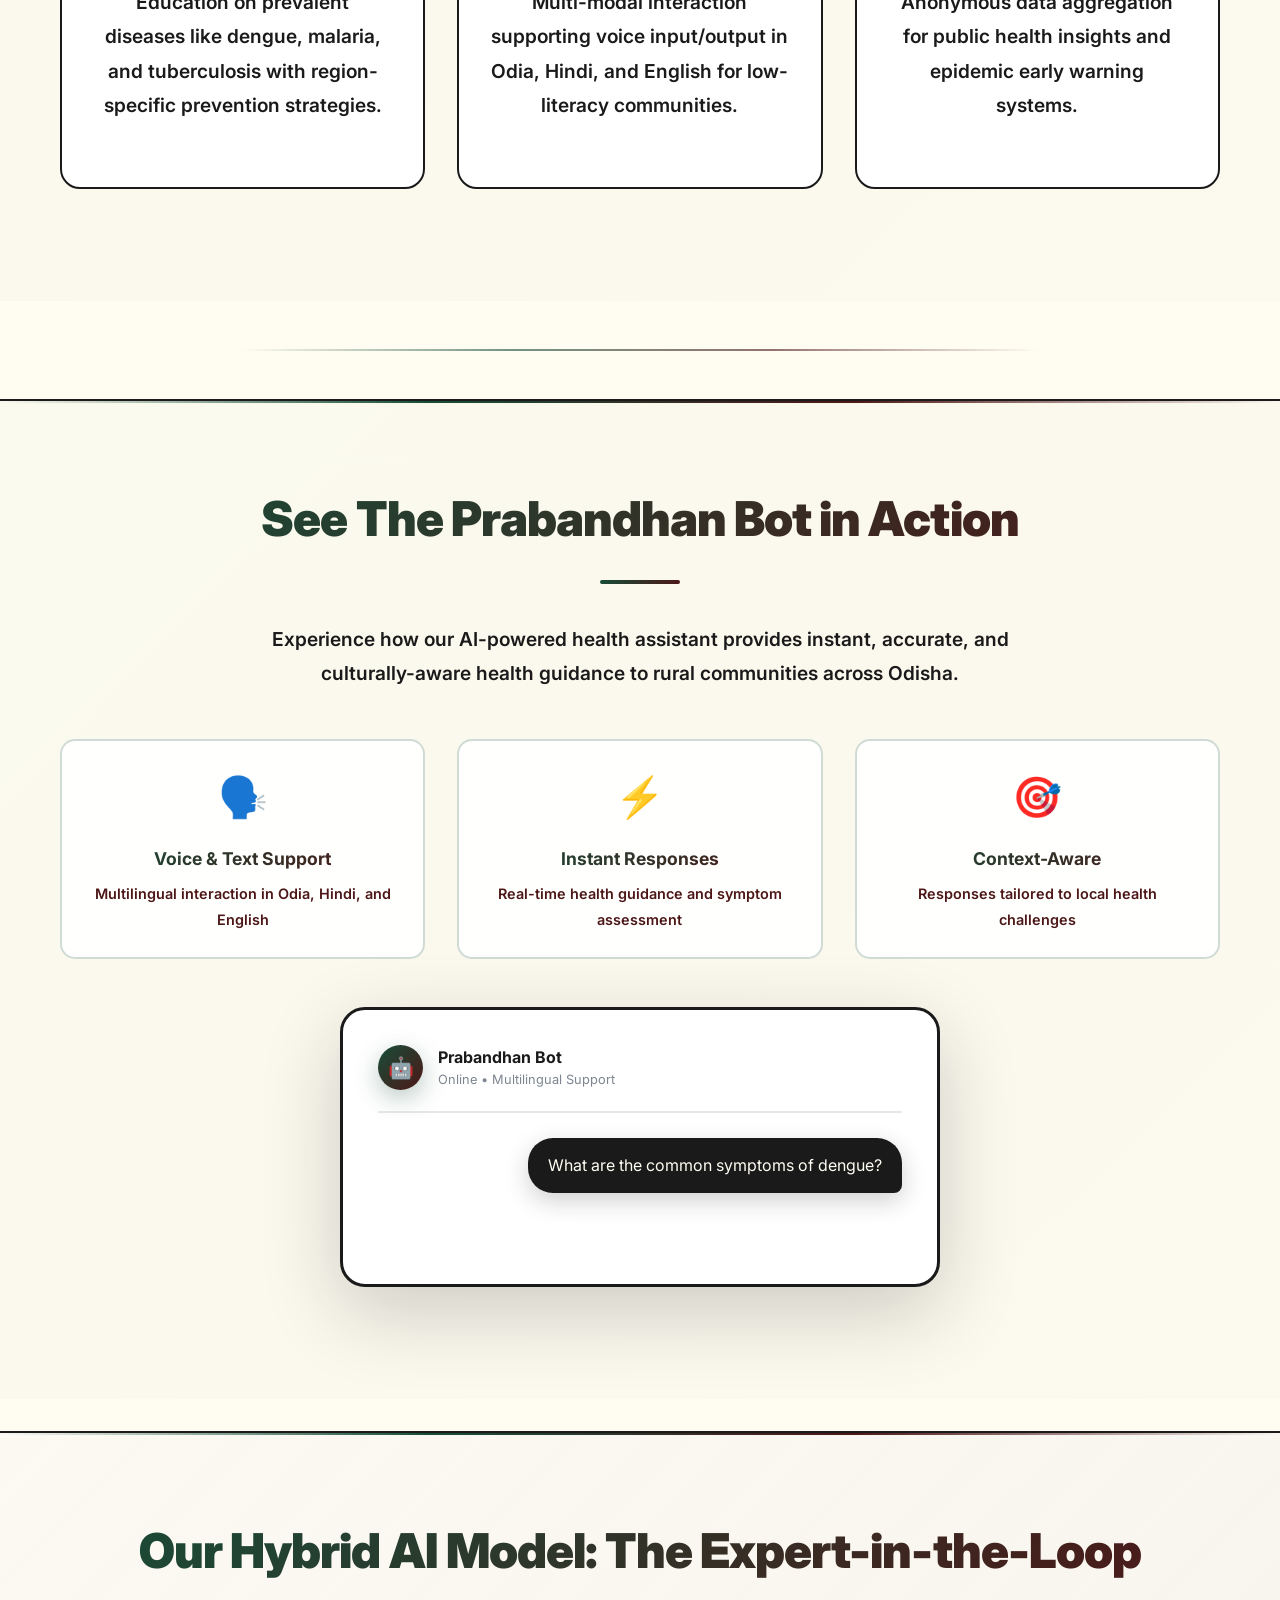
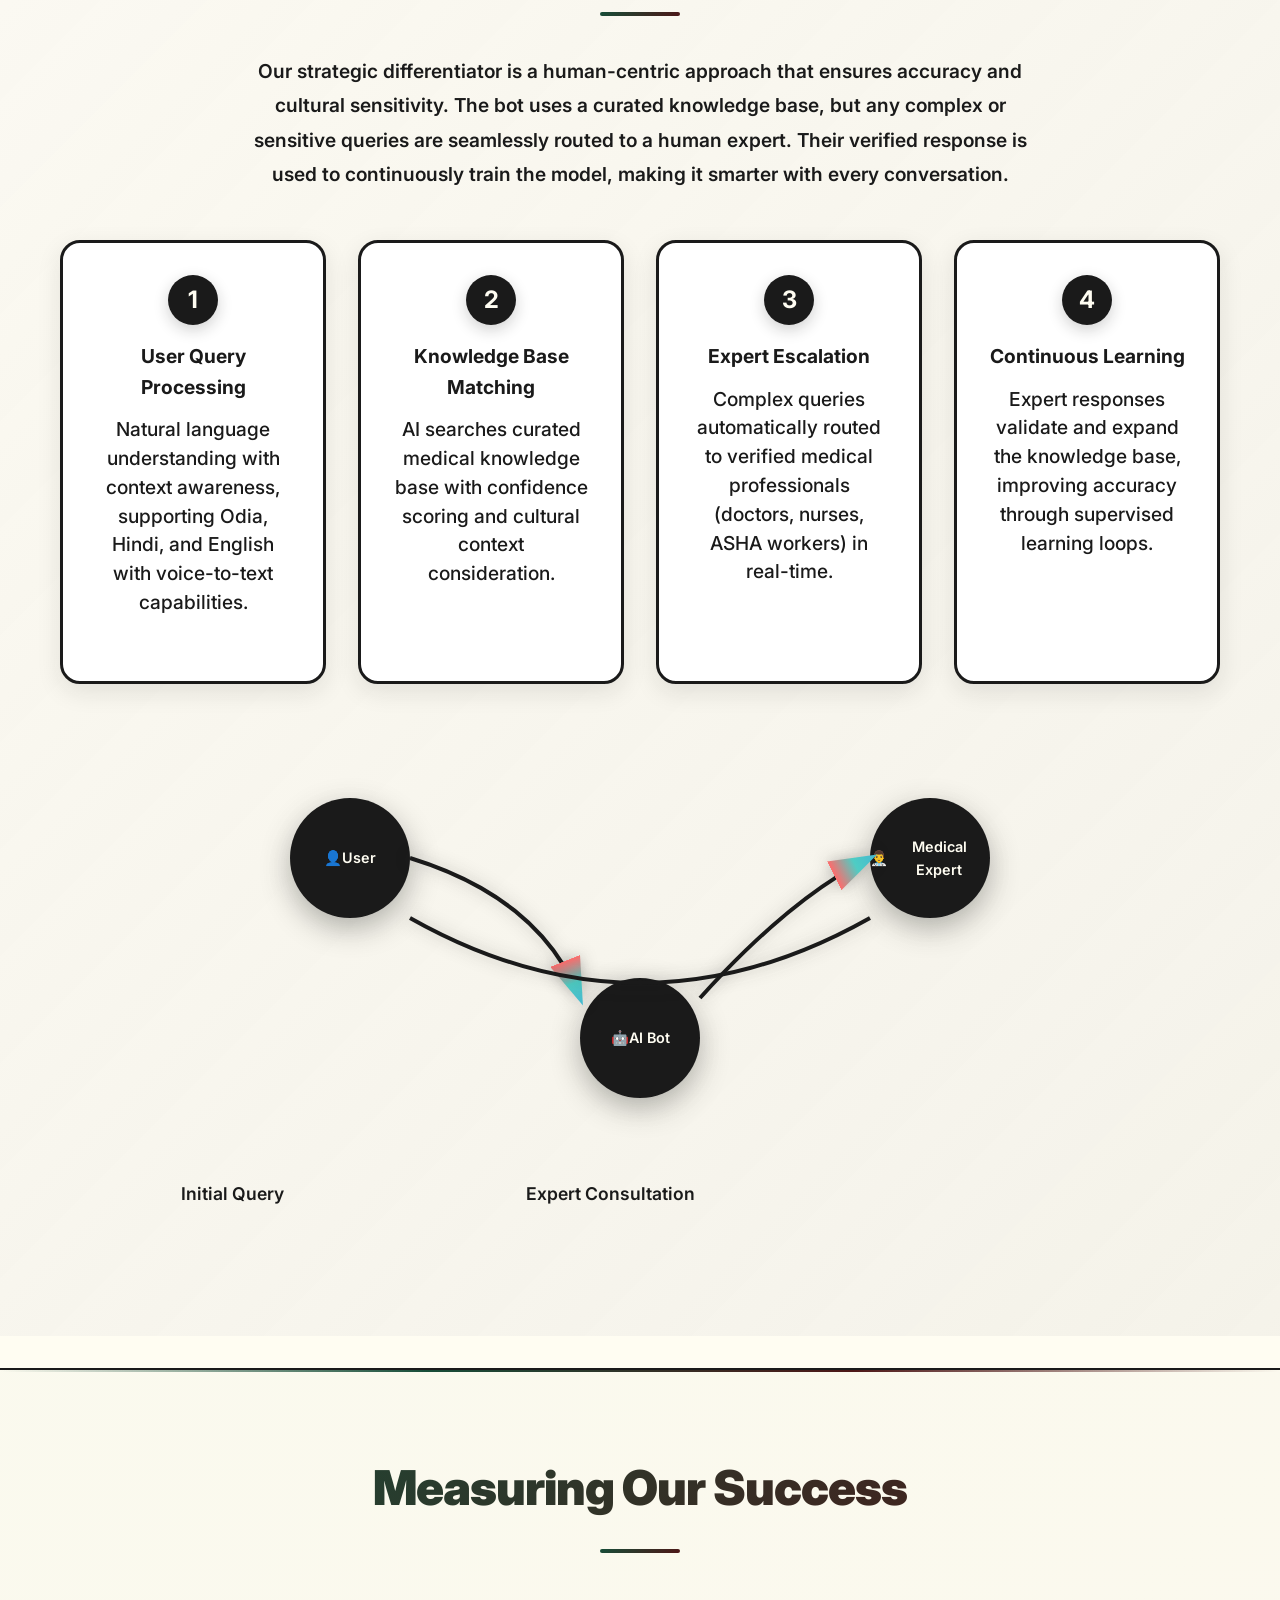
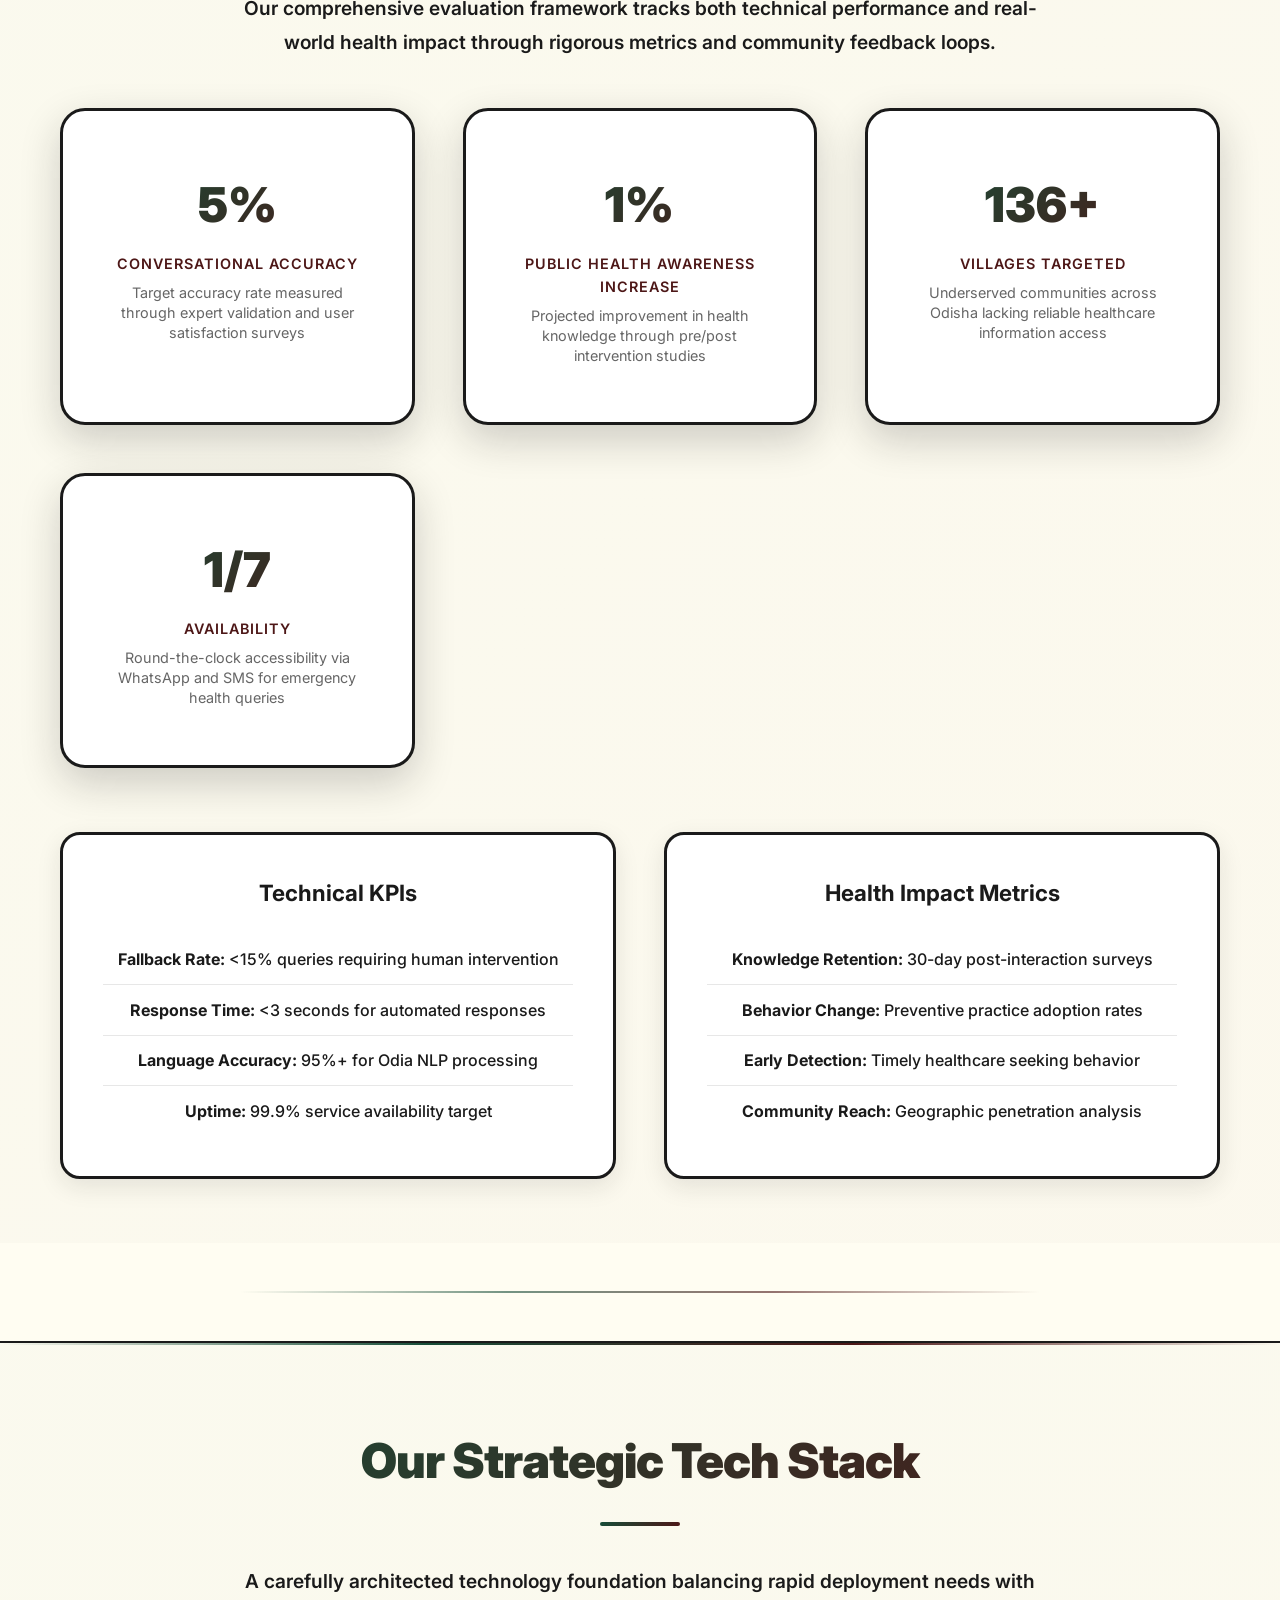
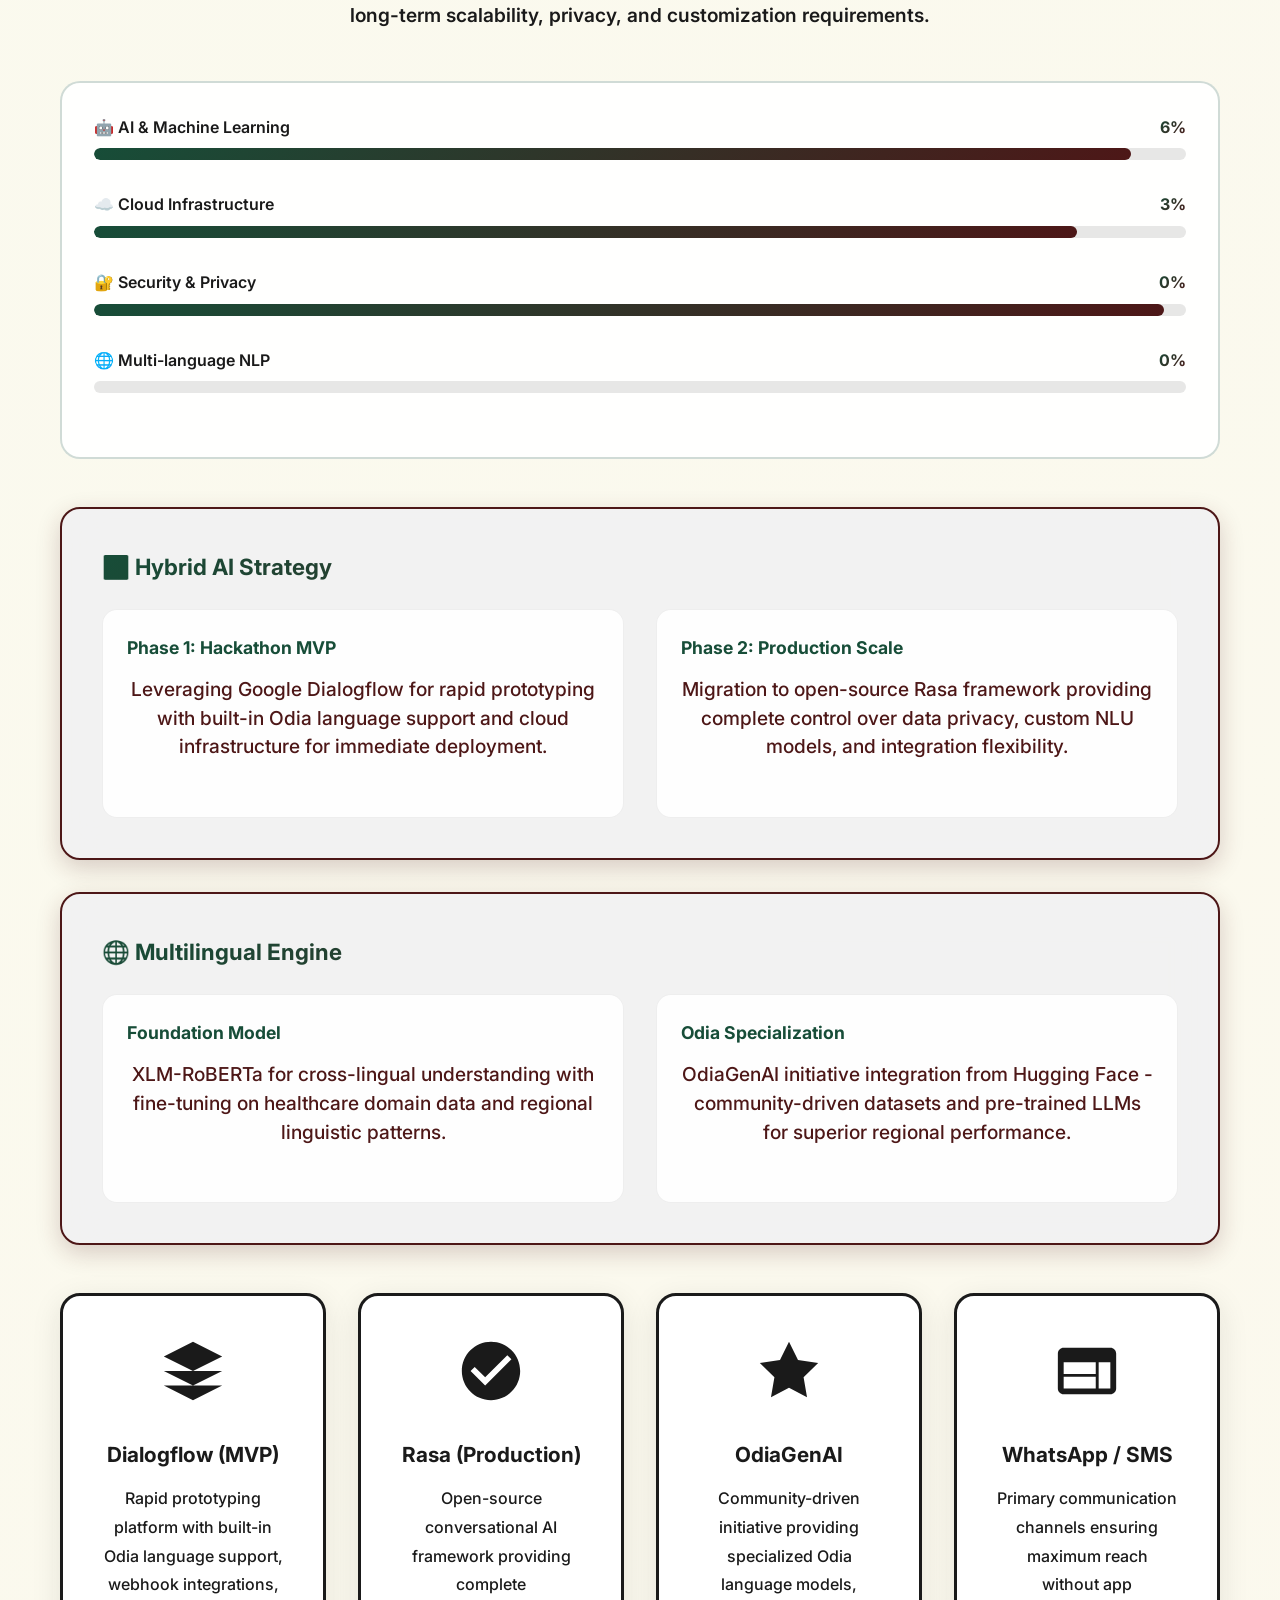
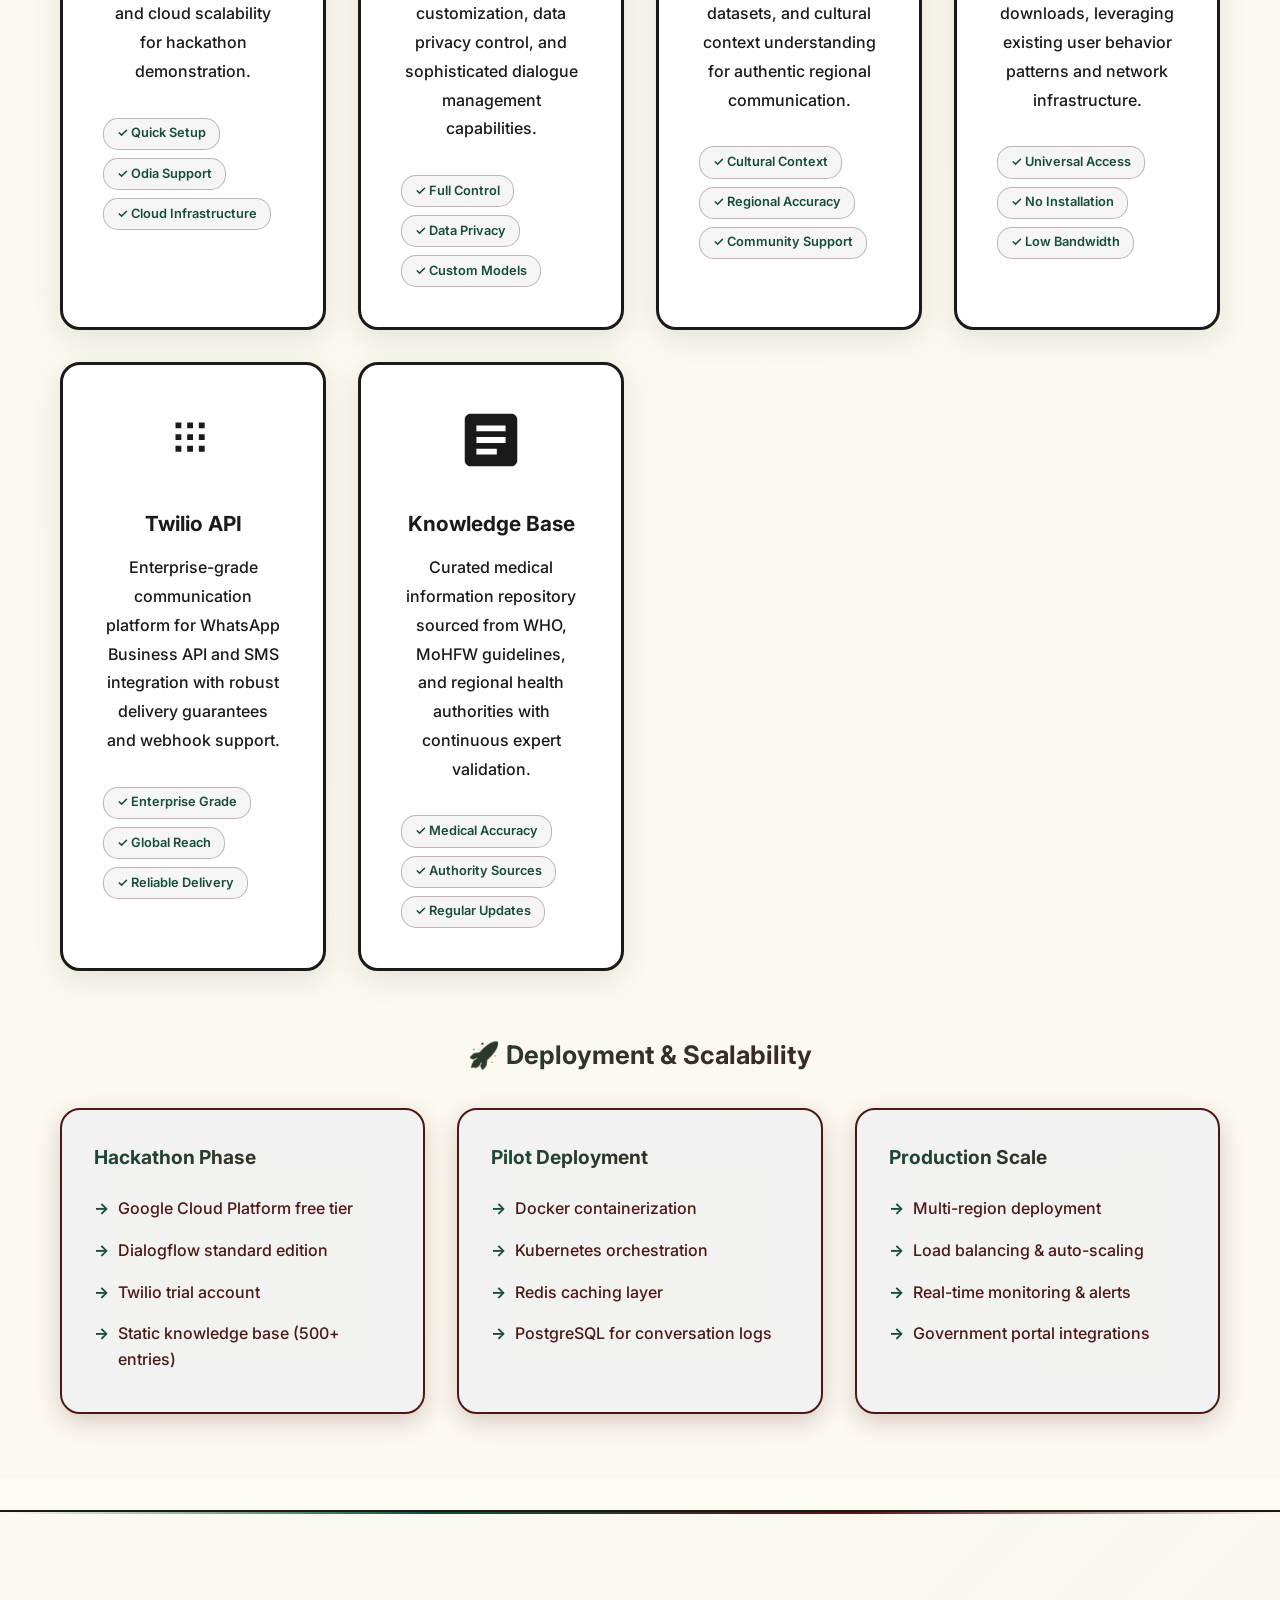
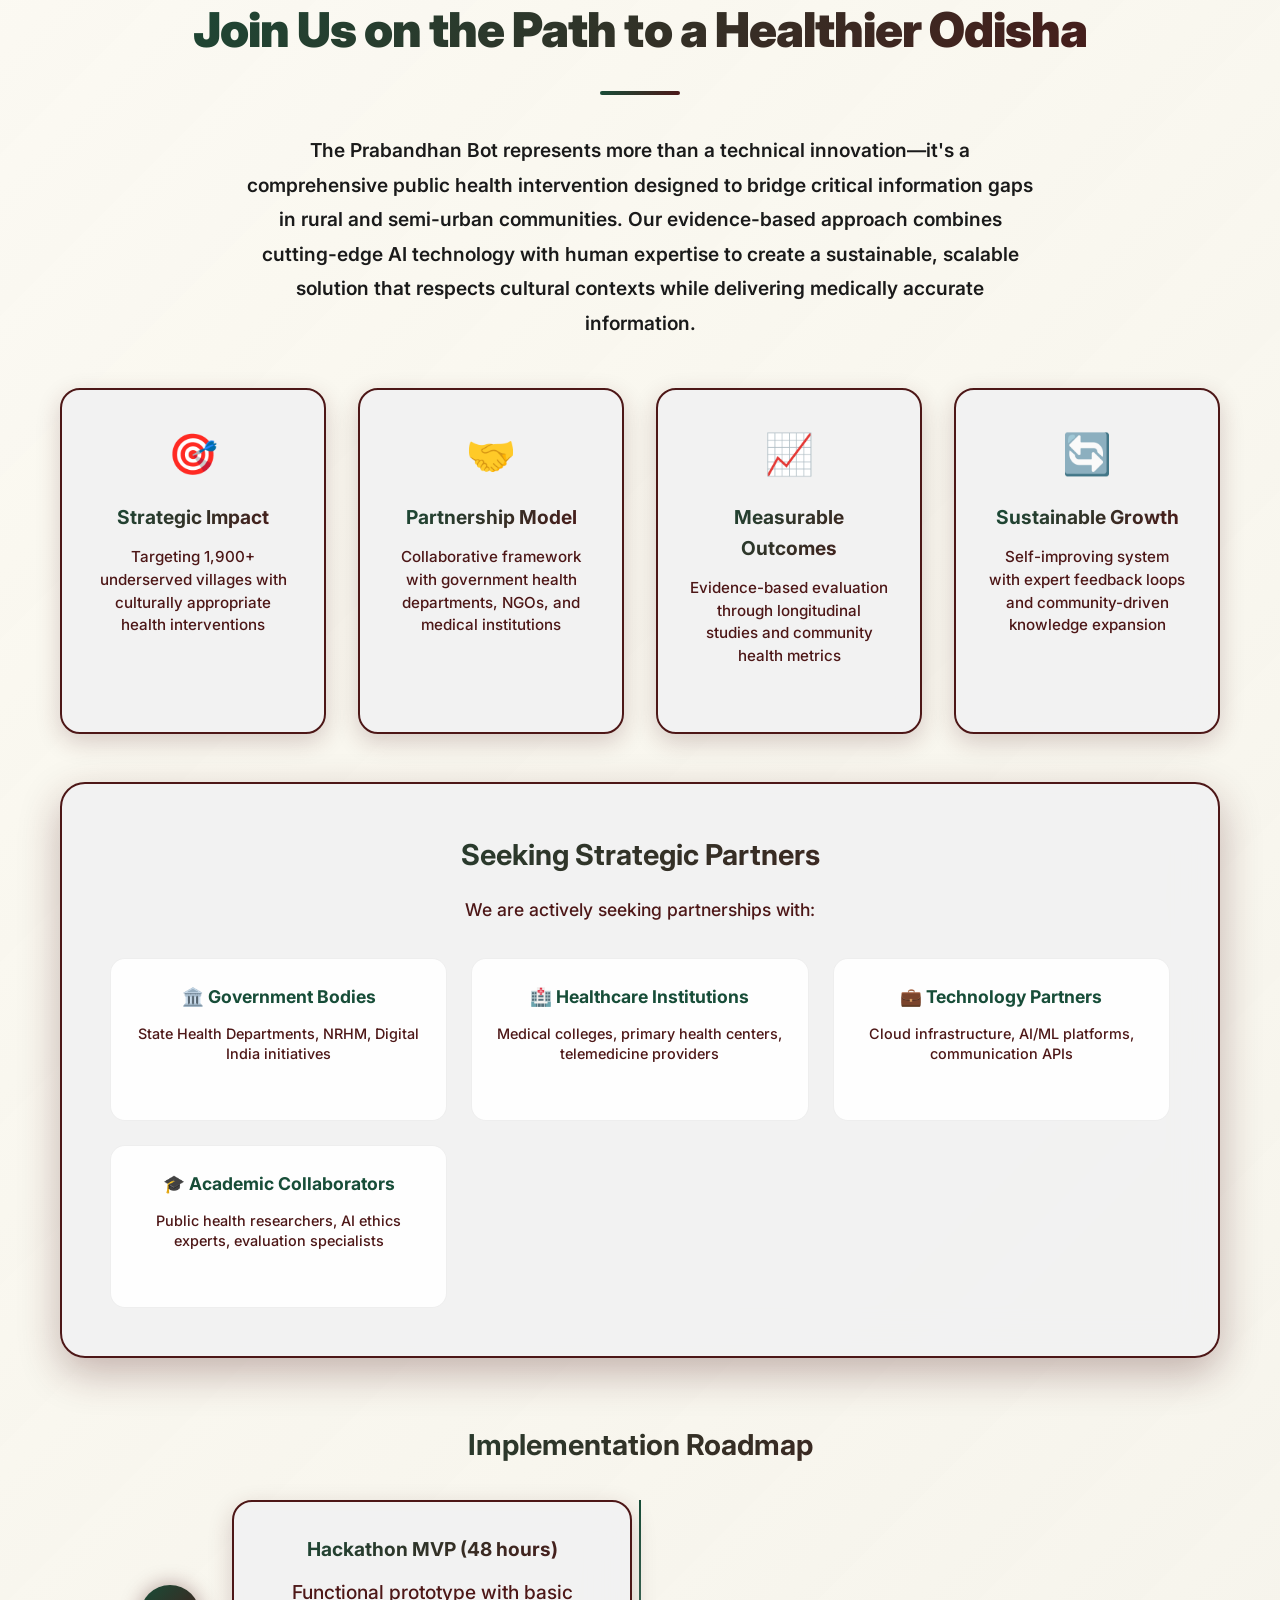
==== commit 1accb35a: "Add files via upload" ====
--- a/index.html
+++ b/index.html
@@ -3193,7 +3193,7 @@
     <header class="header">
         <div class="header-content">
             <a href="prabandhan-bot.html" class="logo">
-                <img src="kalkai-logo.svg" alt="KalkAI Logo">
+                <img src="kalkai-new-logo.jpg" alt="KalkAI Logo">
             </a>
             <nav>
                 <ul class="nav-links">
@@ -4715,27 +4715,7 @@
     <footer style="background: #FFFDF2; padding: 3rem 0; text-align: center; border-top: 2px solid #1a1a1a;">
         <div class="container">
             <div style="display: flex; align-items: center; justify-content: center; gap: 1rem; margin-bottom: 1rem;">
-                <svg width="35" height="35" viewBox="0 0 200 100">
-                    <defs>
-                        <linearGradient id="footerLogoGradient" x1="0%" y1="0%" x2="100%" y2="0%">
-                            <stop offset="0%" style="stop-color:#174D38"/>
-                            <stop offset="50%" style="stop-color:#4D1717"/>
-                            <stop offset="100%" style="stop-color:#174D38"/>
-                        </linearGradient>
-                    </defs>
-                    <g fill="#1a1a1a" opacity="0.9">
-                        <circle cx="40" cy="25" r="2"/>
-                        <circle cx="65" cy="15" r="2"/>
-                        <circle cx="85" cy="30" r="2"/>
-                        <circle cx="120" cy="20" r="2"/>
-                        <circle cx="145" cy="35" r="2"/>
-                        <circle cx="170" cy="25" r="2"/>
-                    </g>
-                    <g stroke="#1a1a1a" stroke-width="1" opacity="0.7" fill="none">
-                        <path d="M40,25 L65,15 L85,30 L120,20 L145,35 L170,25"/>
-                    </g>
-                    <text x="10" y="80" font-family="Inter, sans-serif" font-size="20" font-weight="bold" fill="url(#footerLogoGradient)">KALKAI</text>
-                </svg>
+                <img src="kalkai-new-logo.jpg" alt="KalkAI Logo" style="height: 50px; width: auto;">
             </div>
             <p style="color: #1a1a1a; margin-bottom: 0.5rem; font-weight: 600;">Pioneering AI Solutions for Social Impact</p>
             <p style="color: #666; font-size: 0.9rem;">© 2025 KALKAI. Empowering communities through innovative technology.</p>
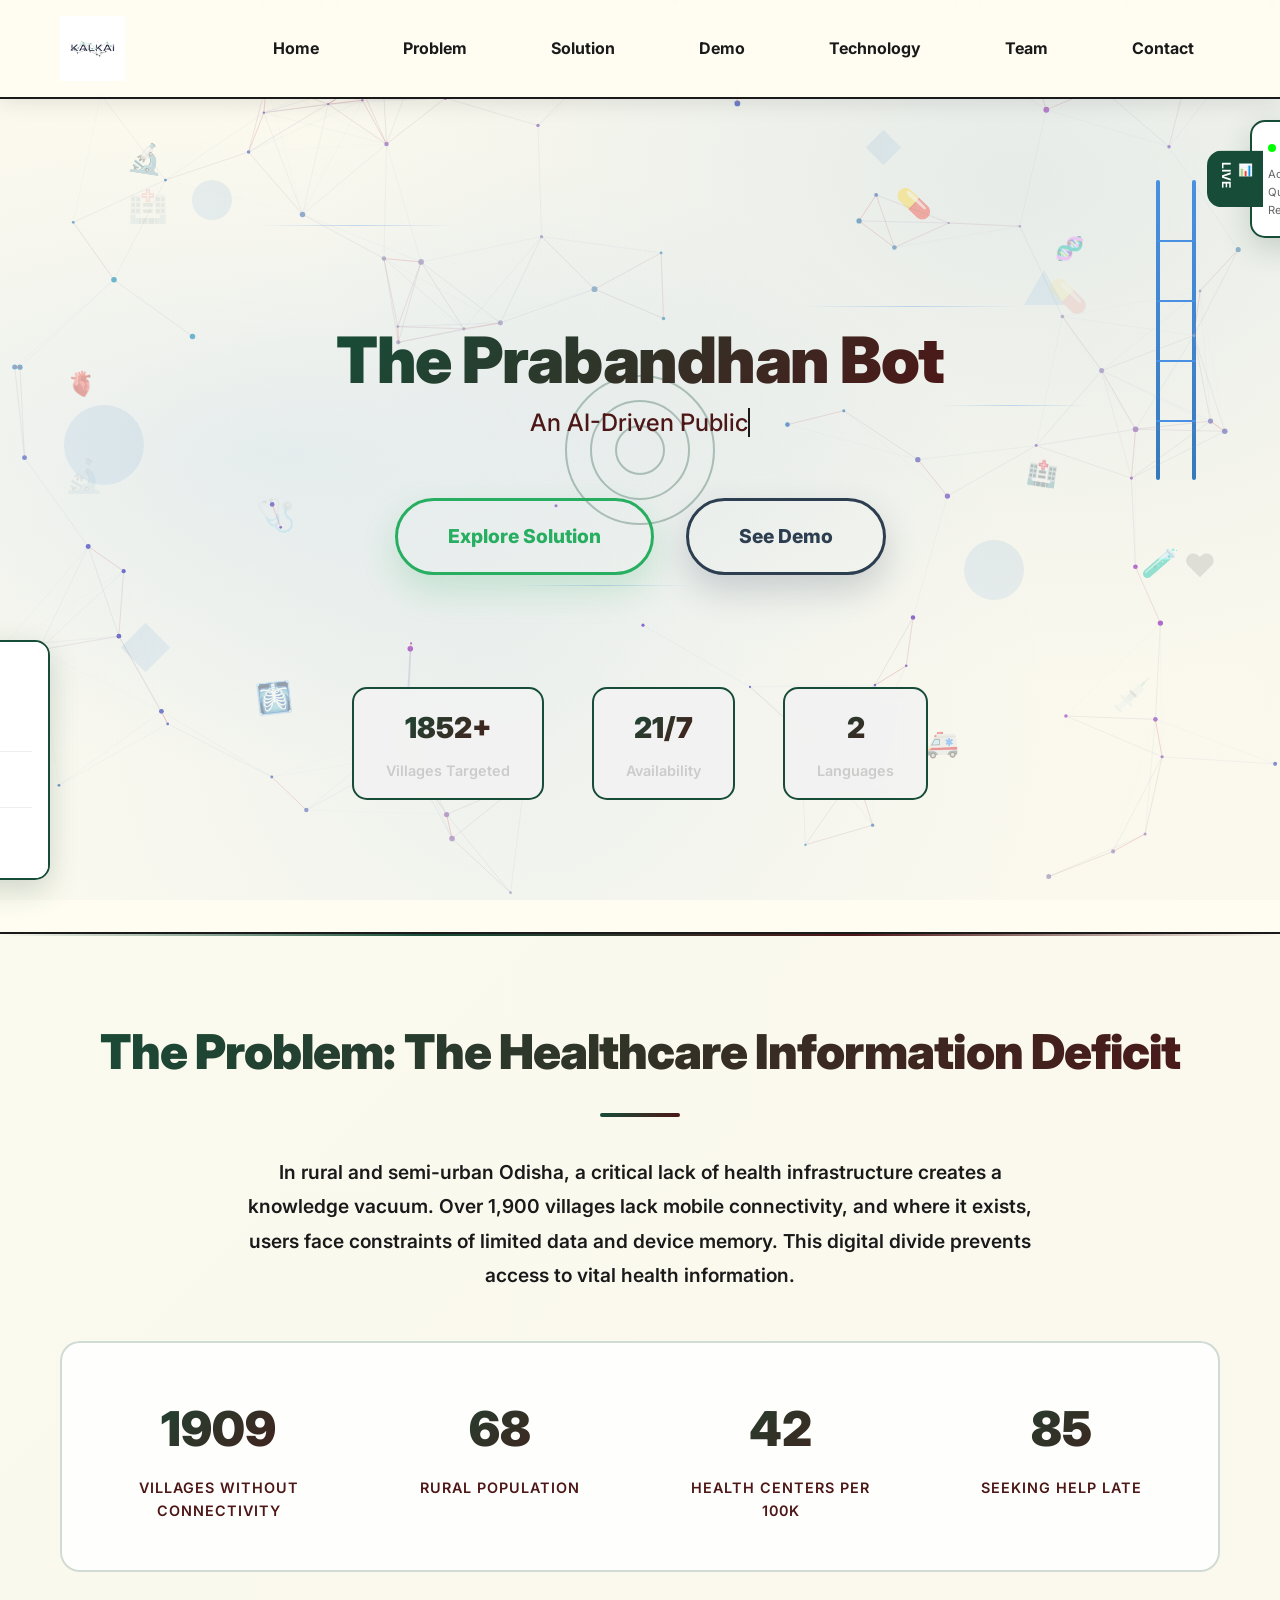
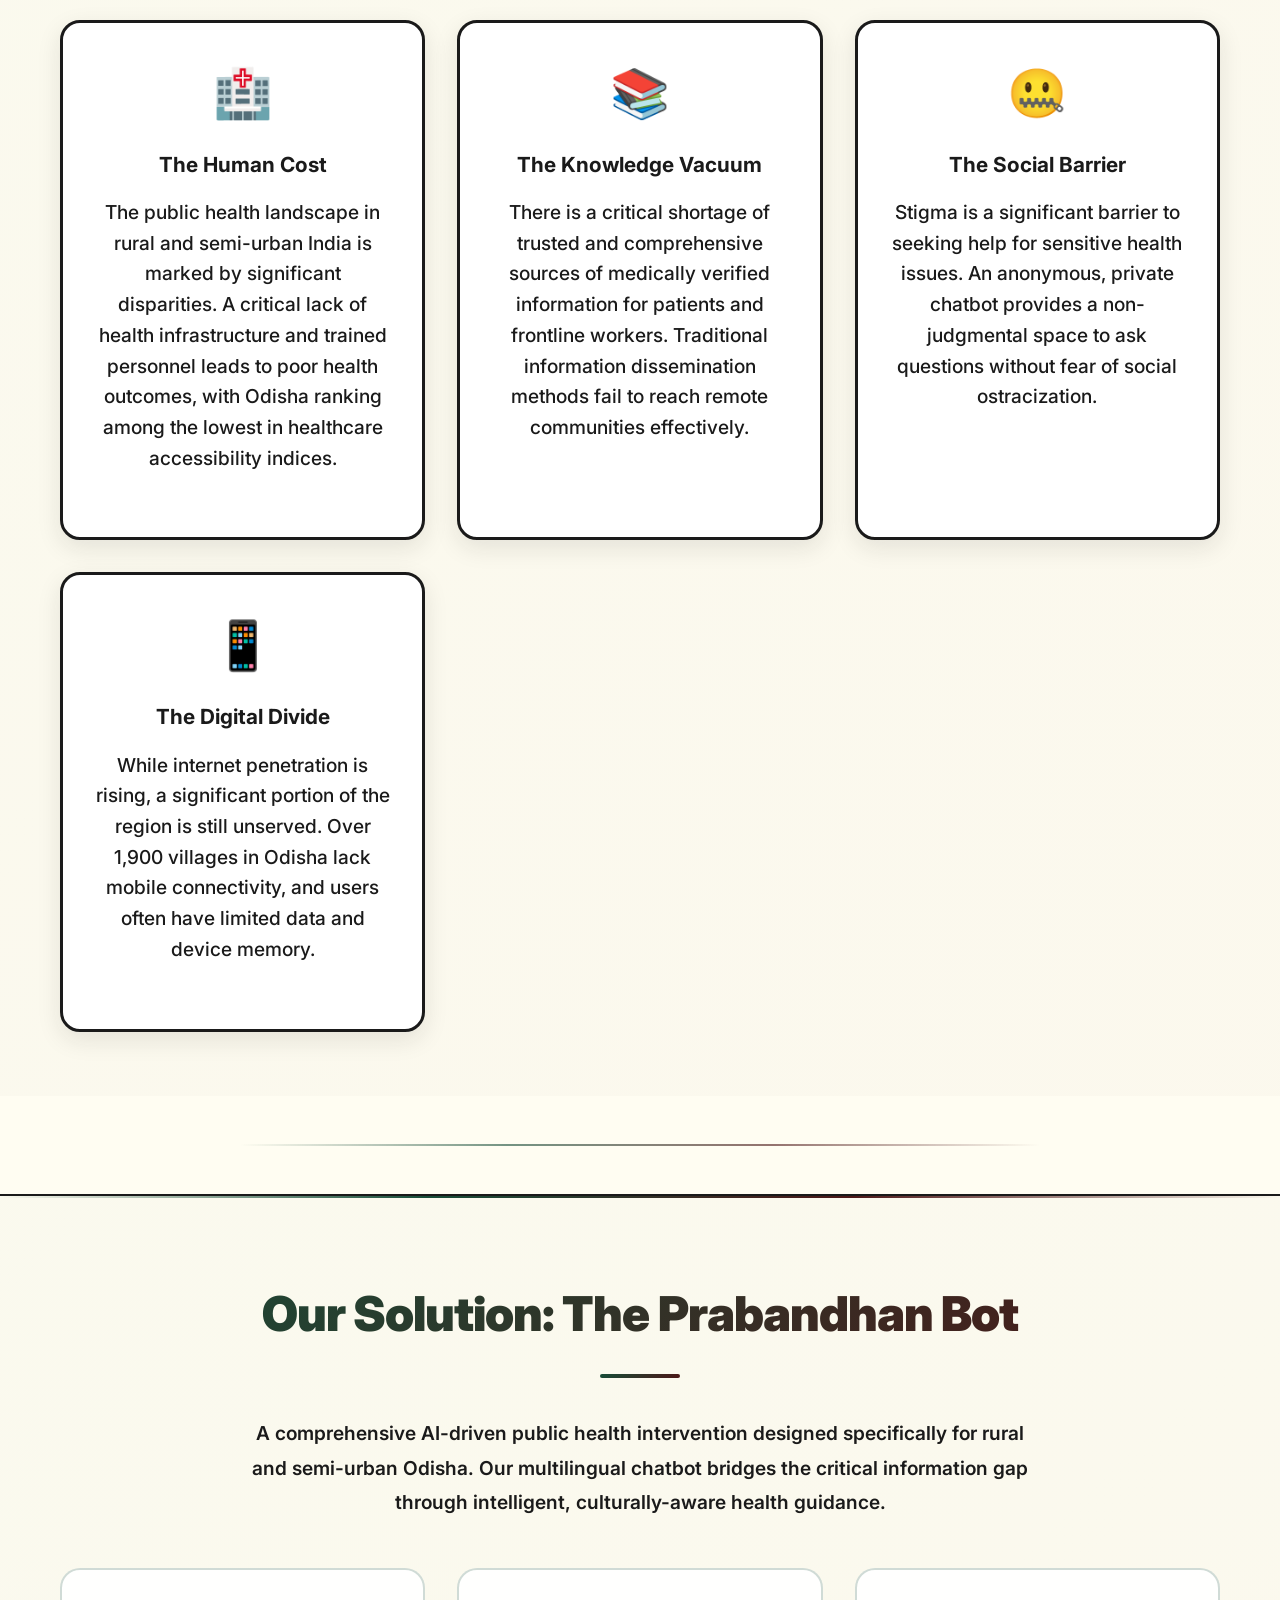
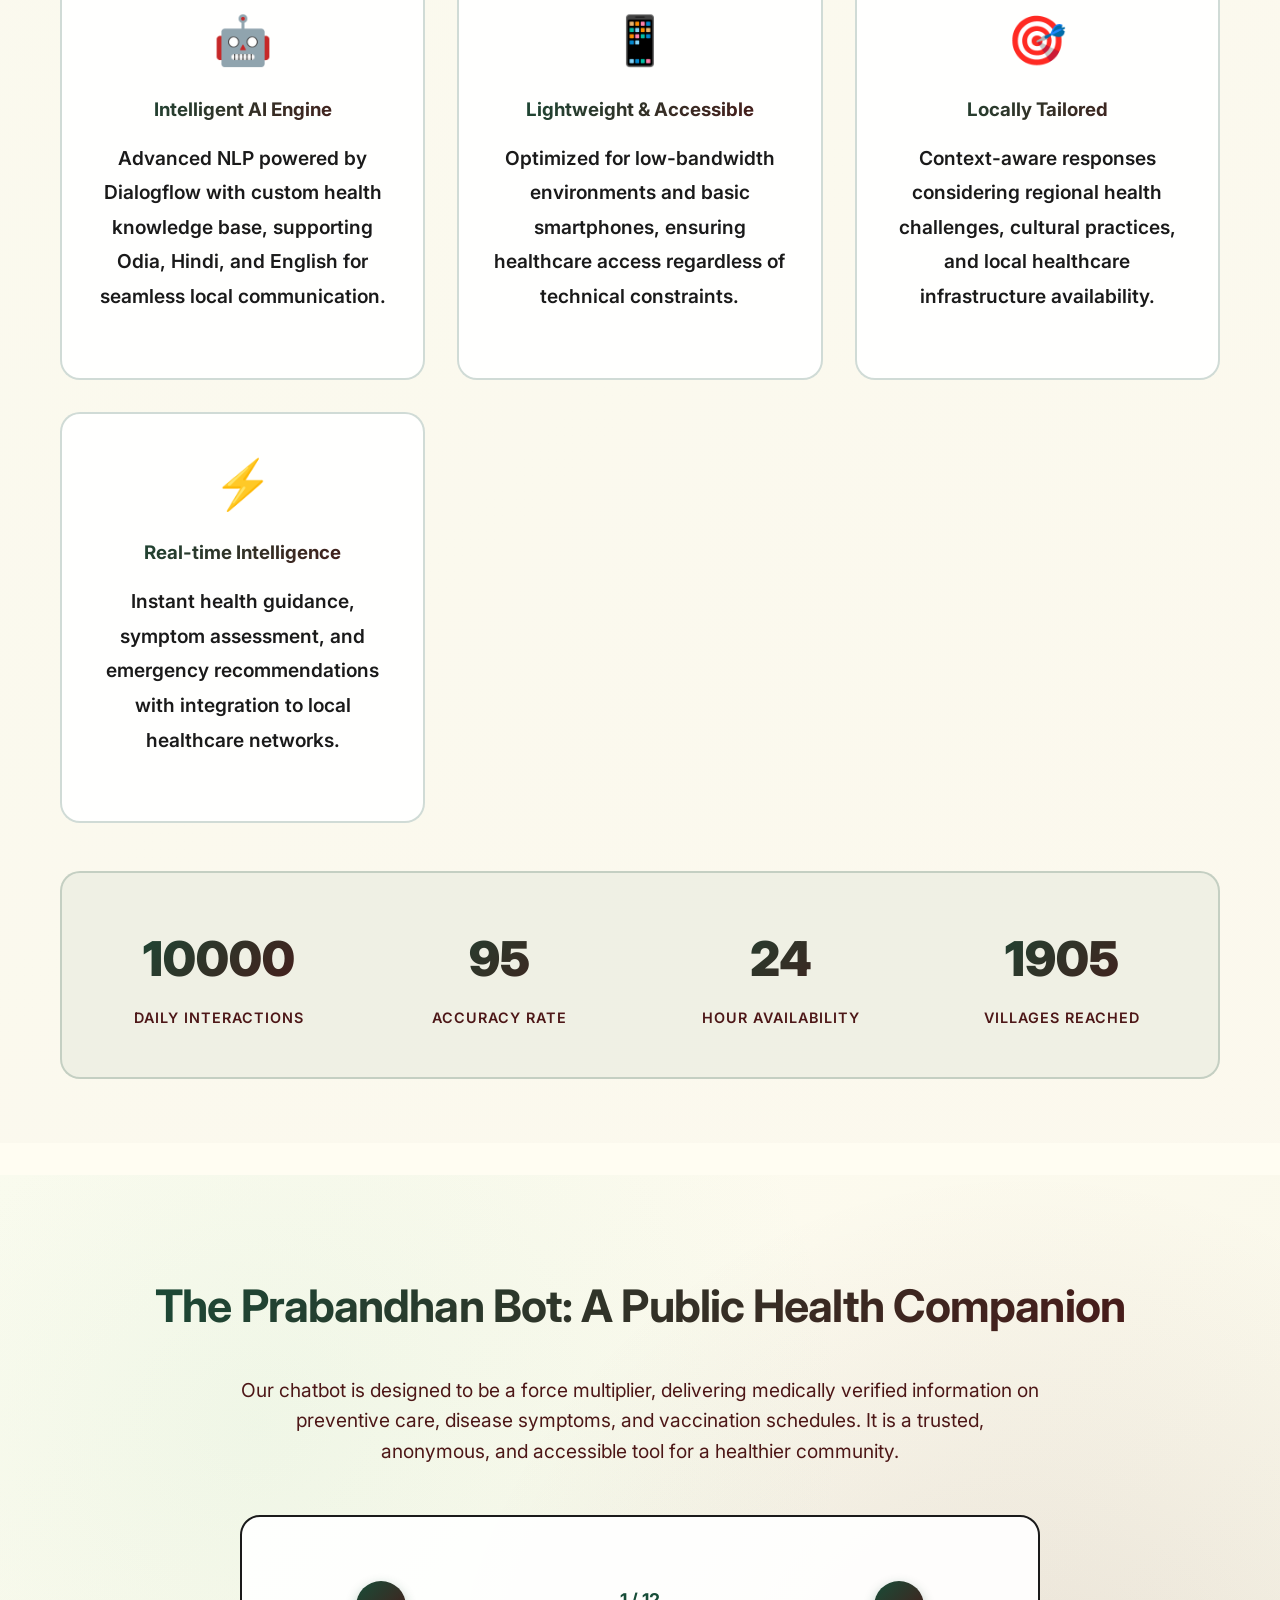
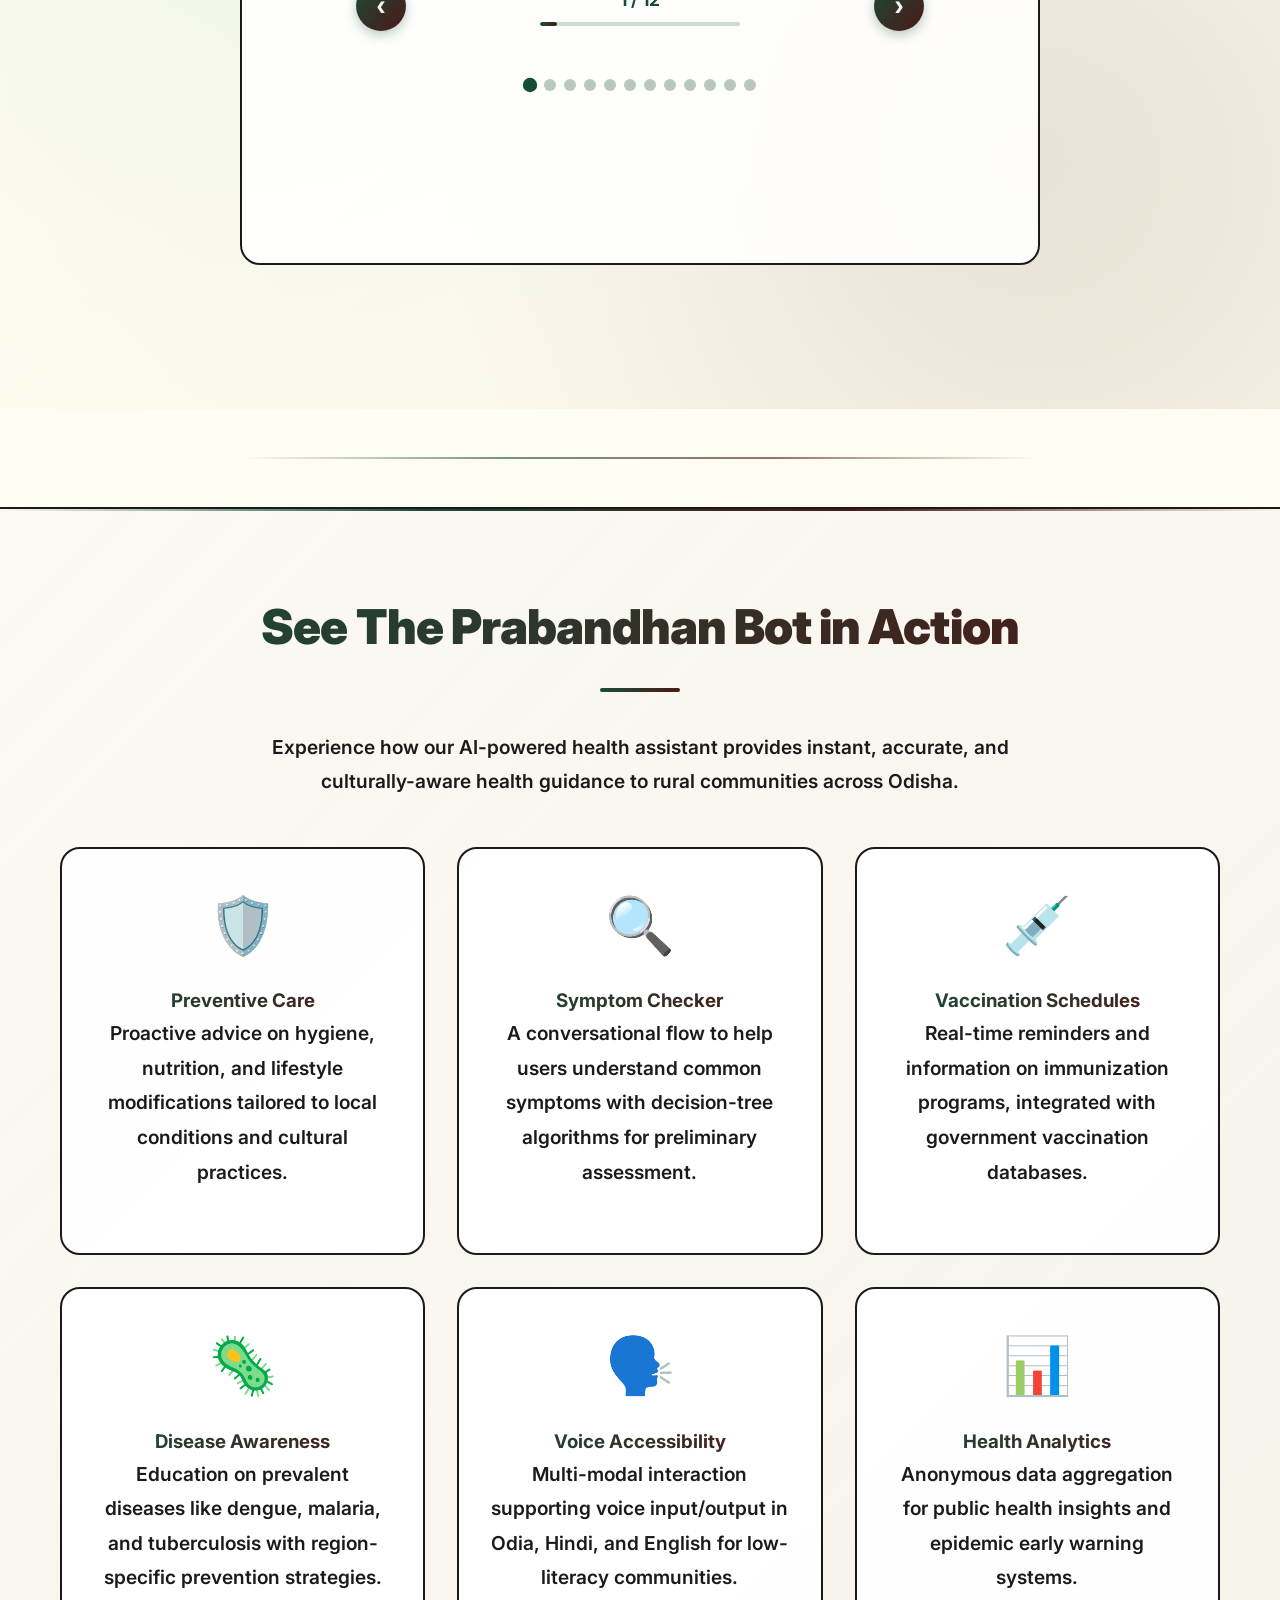
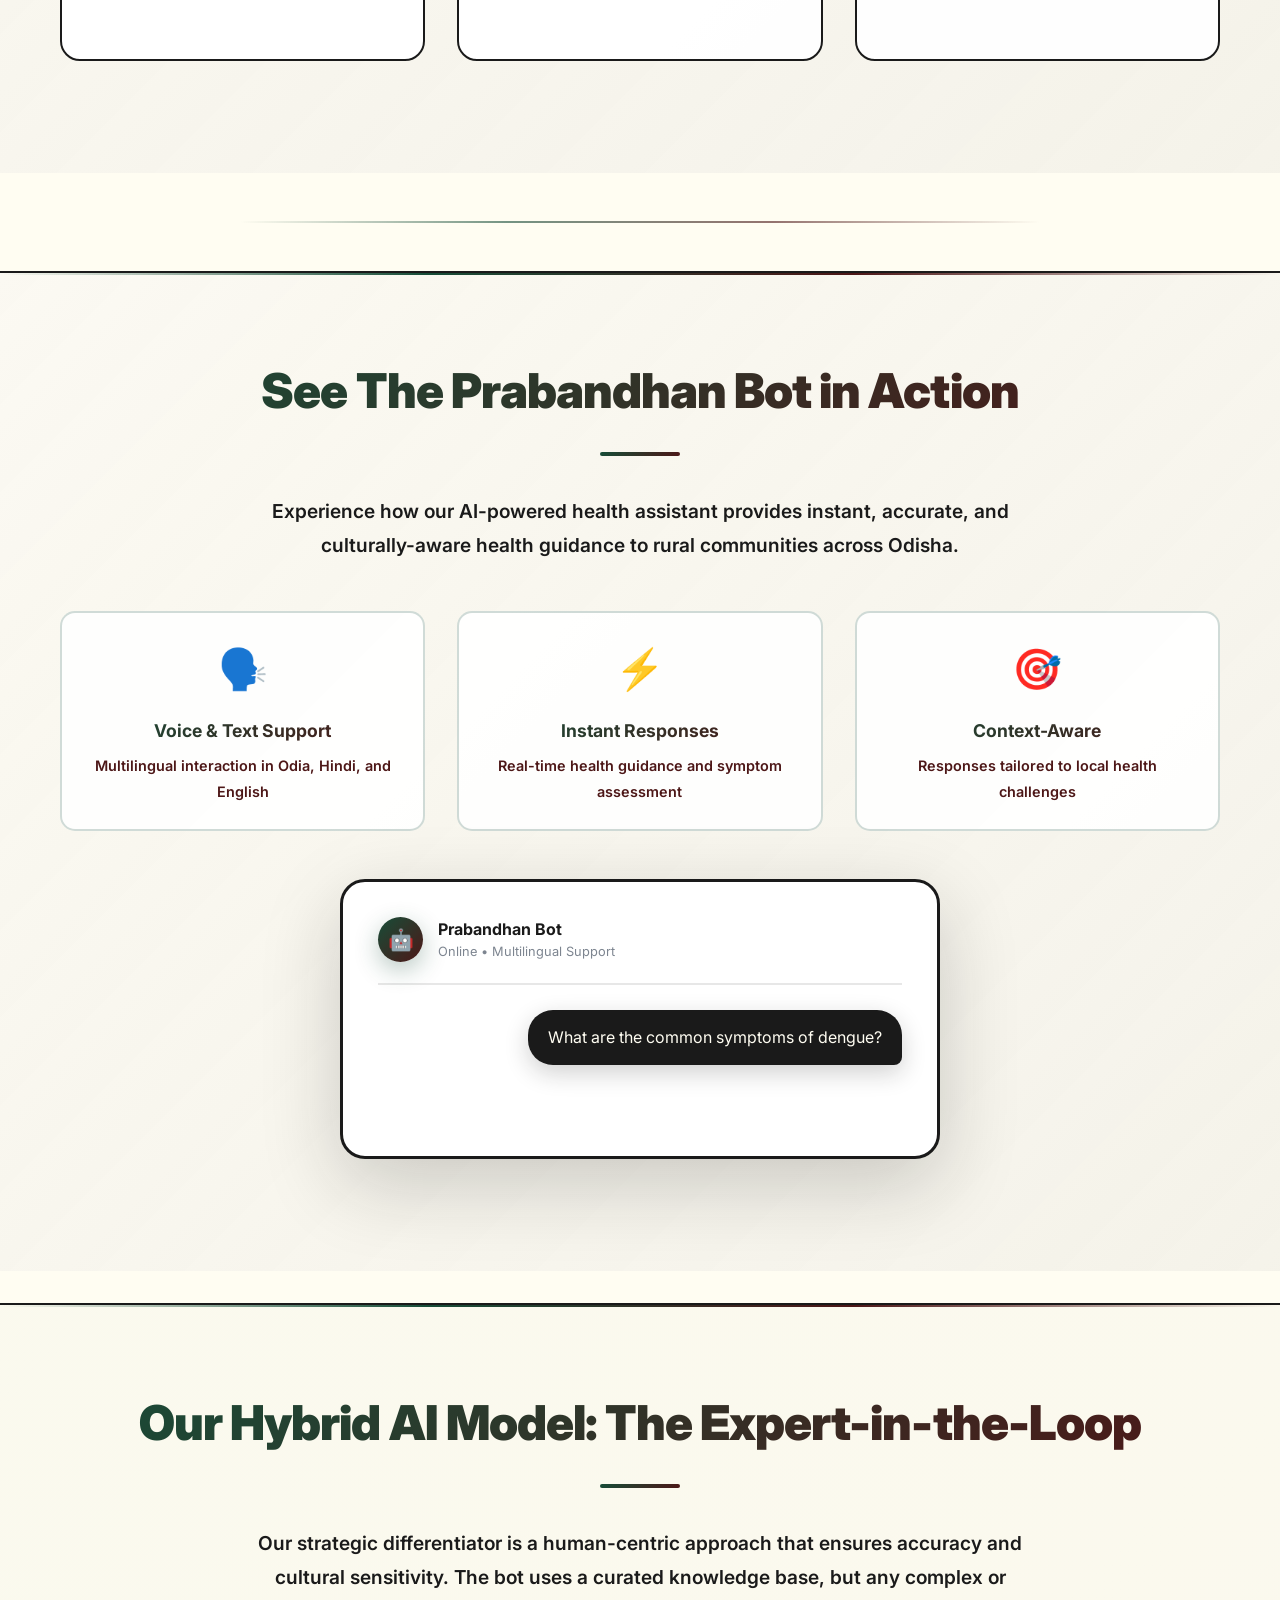
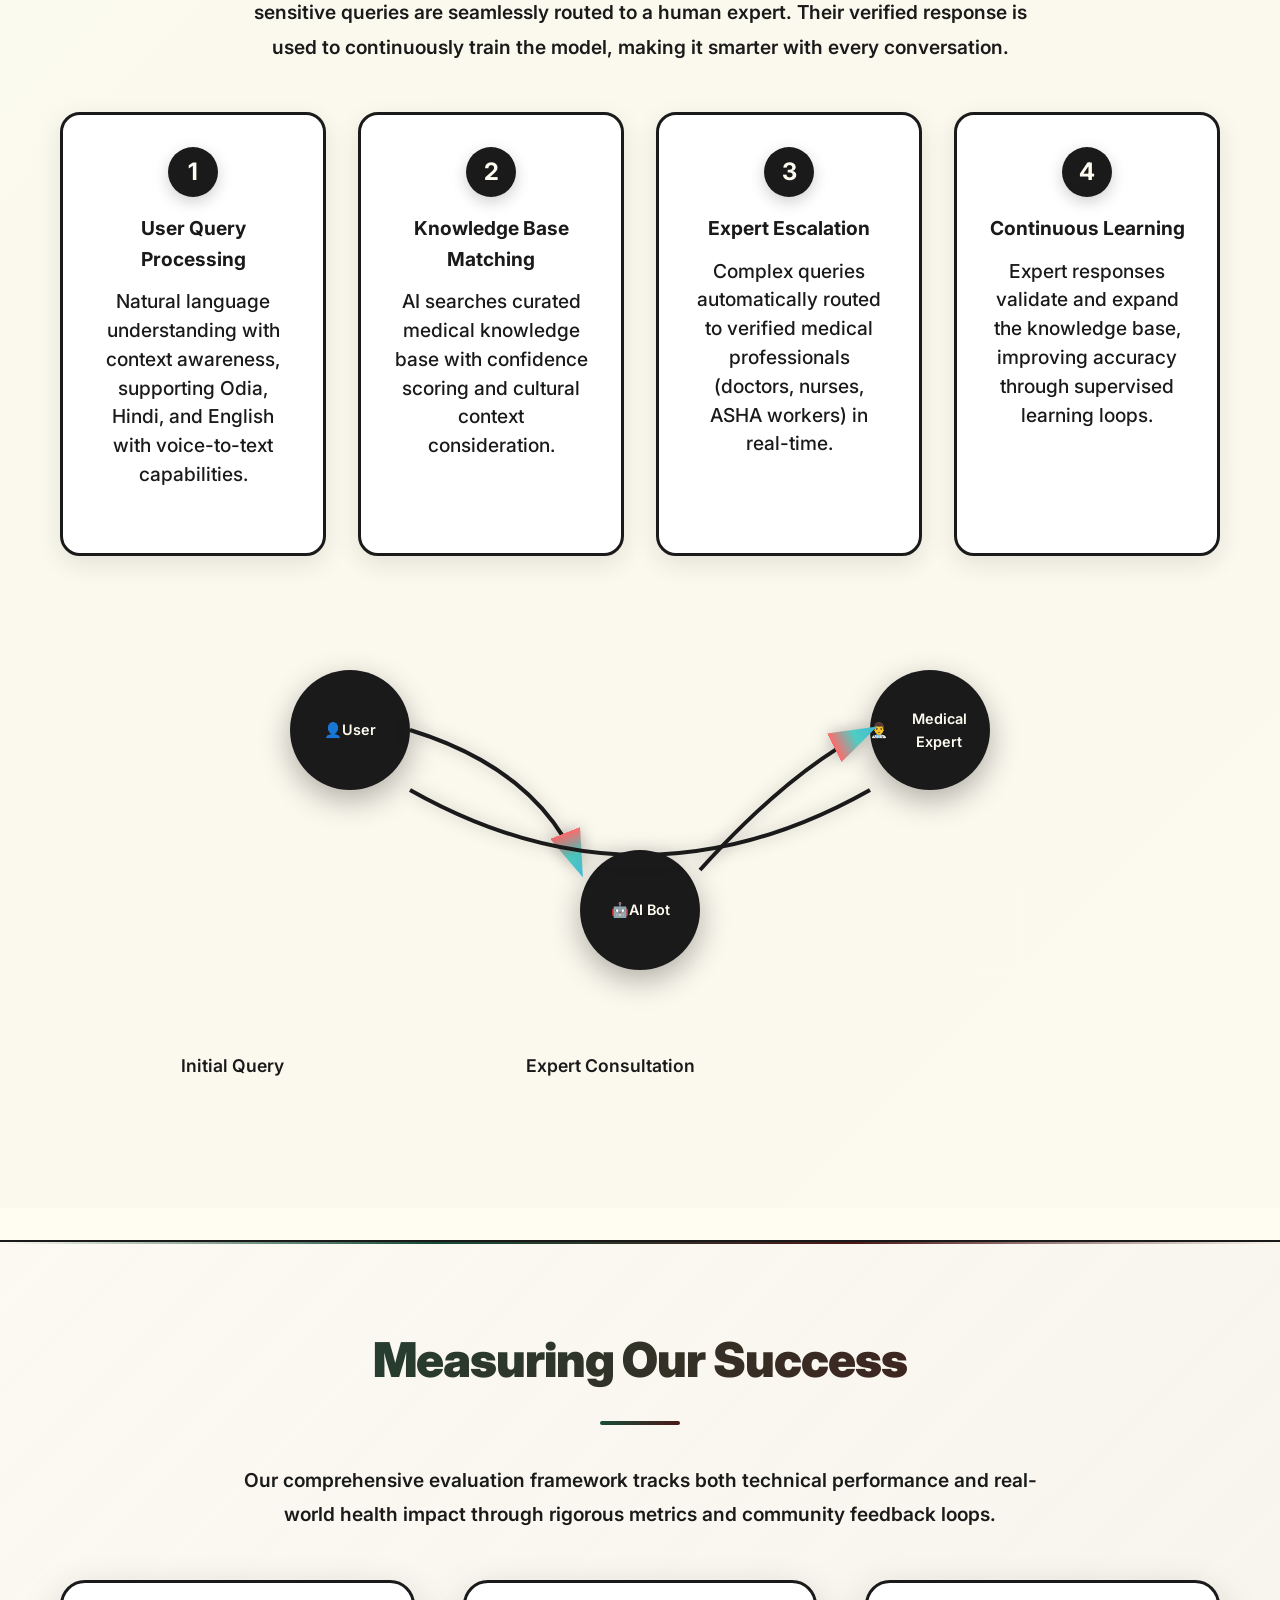
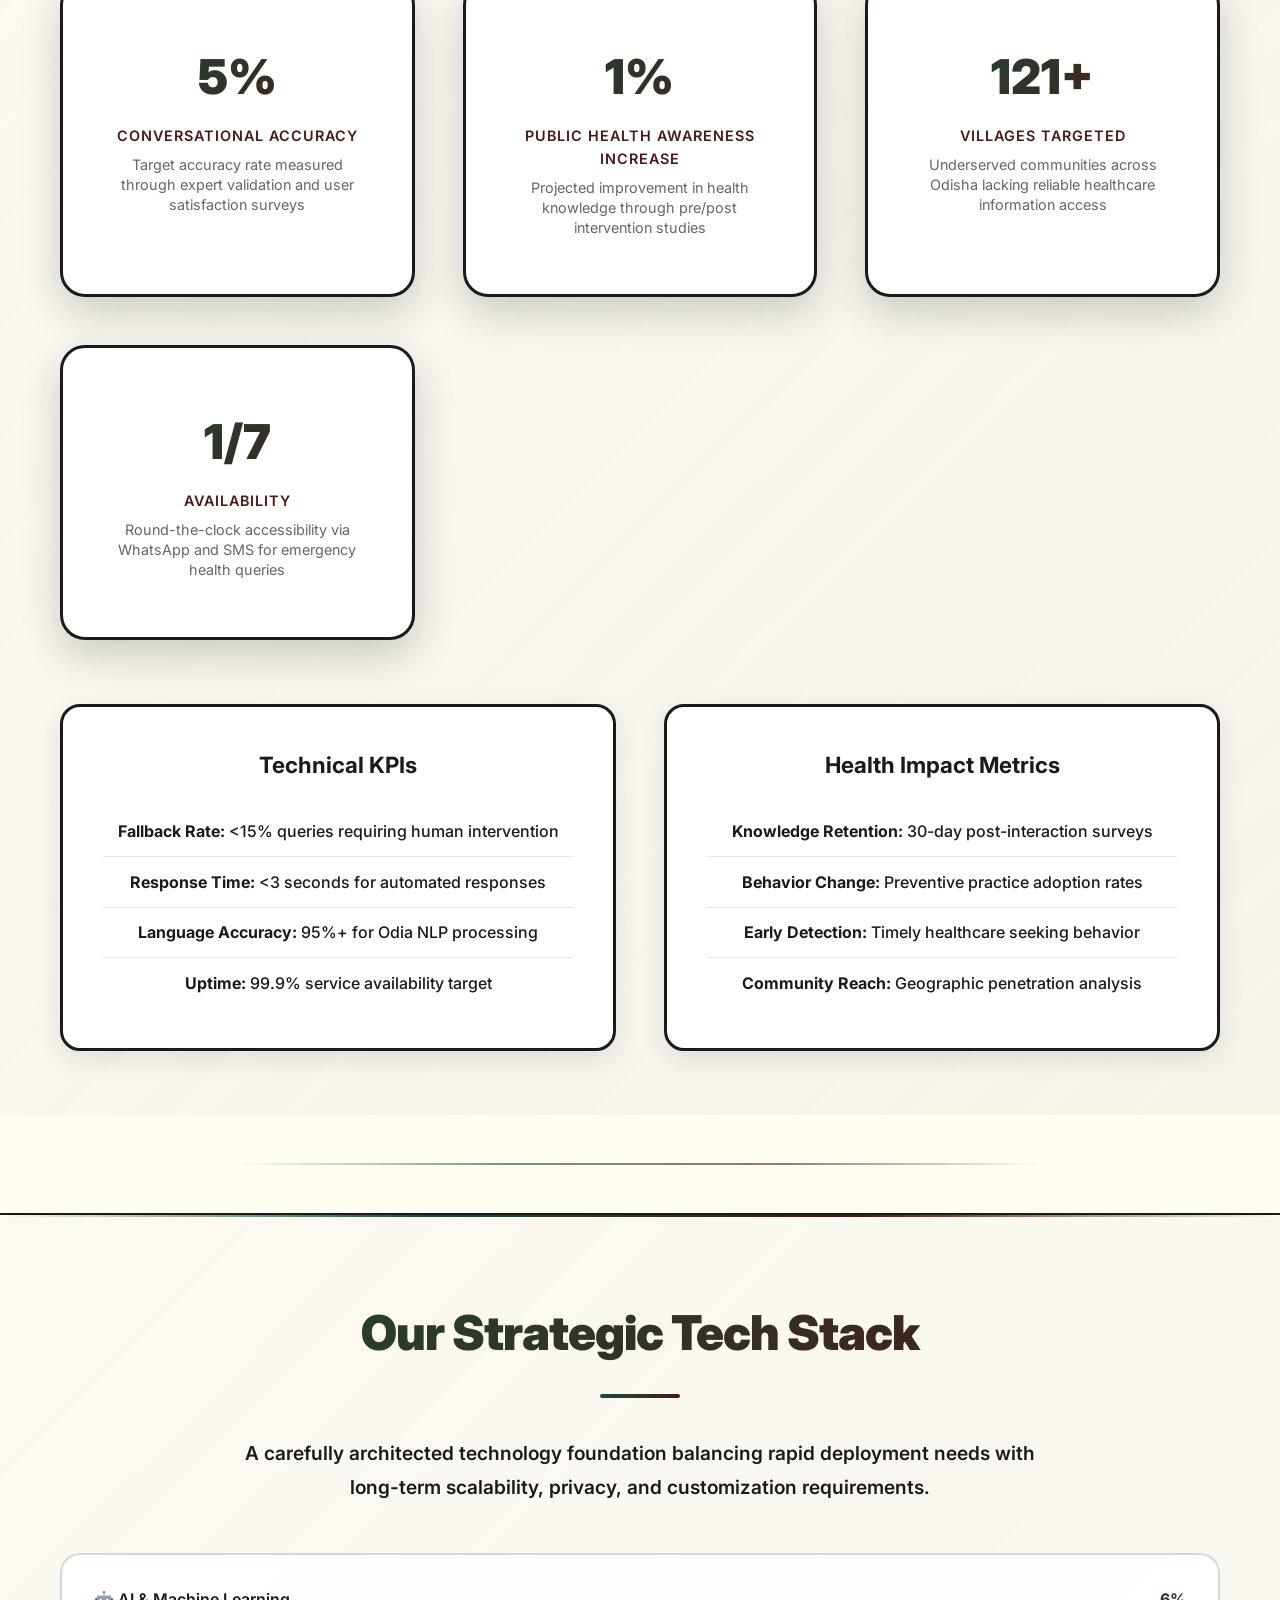
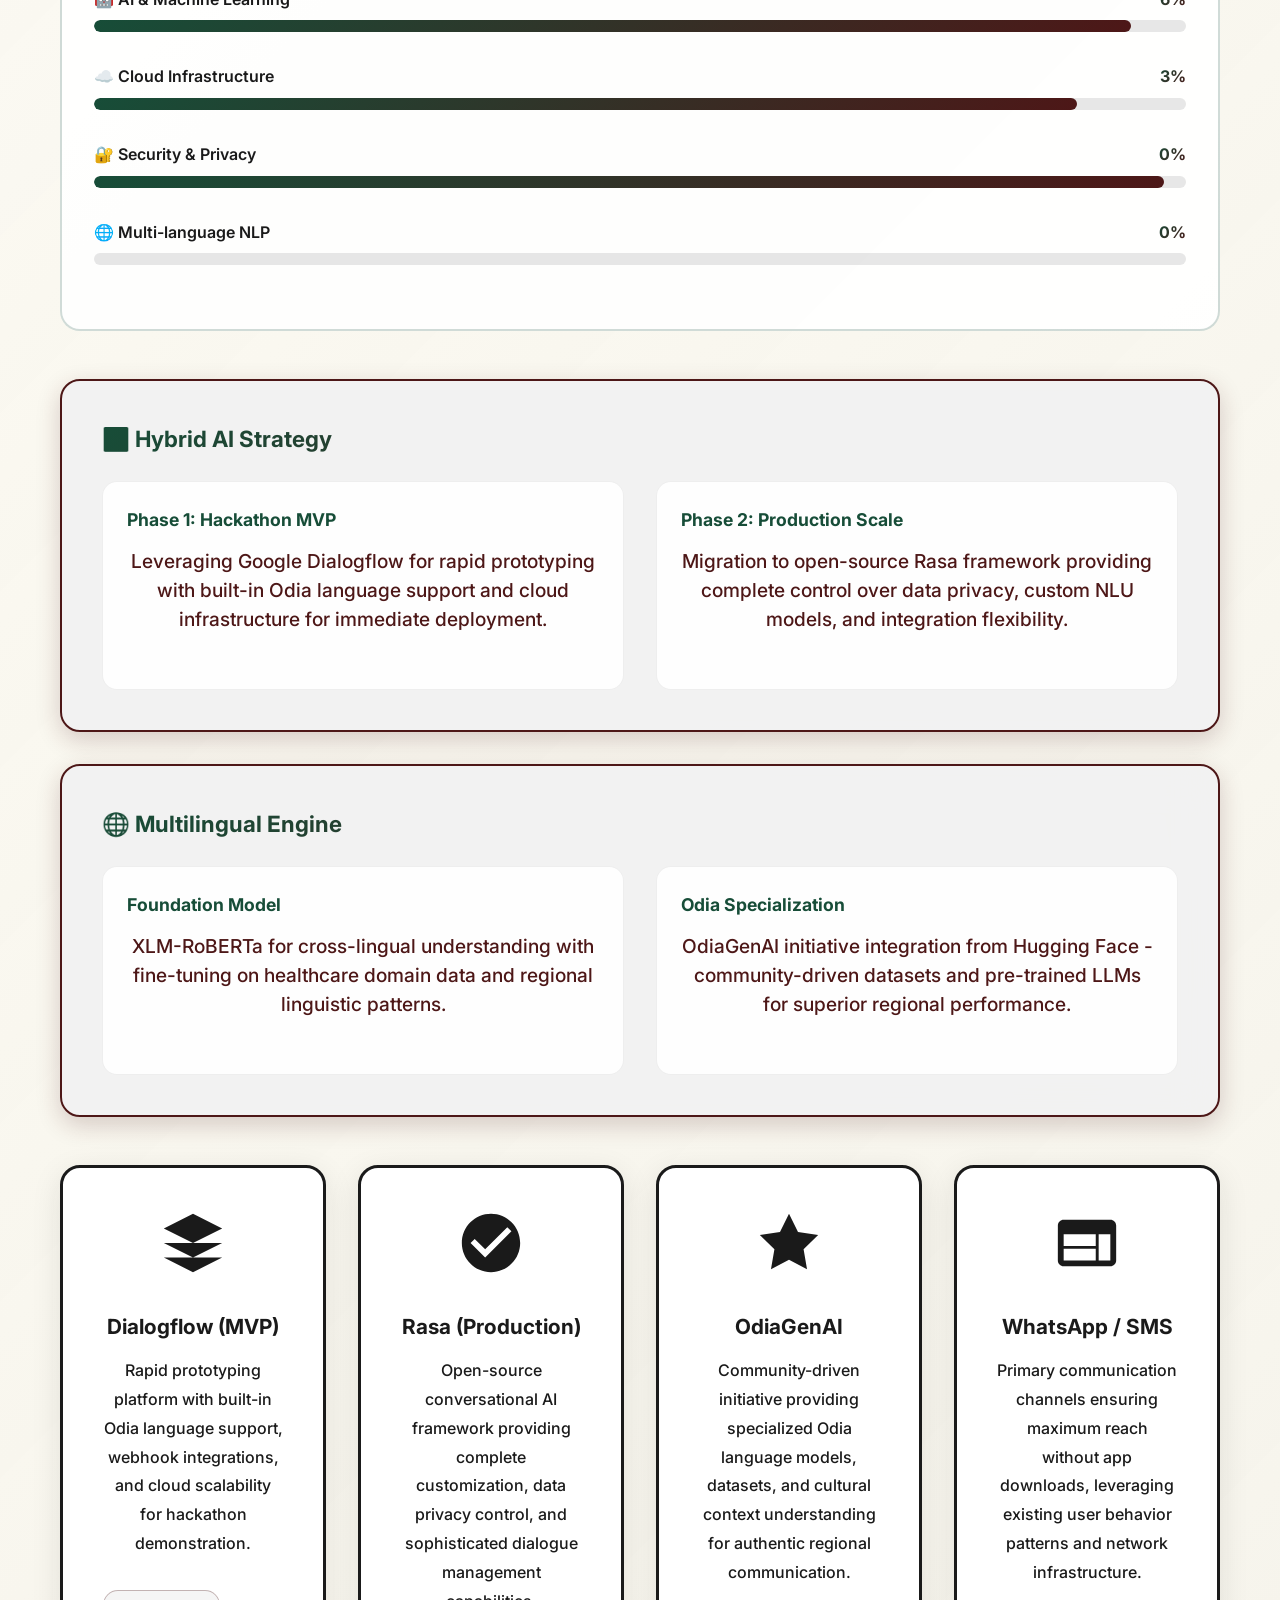
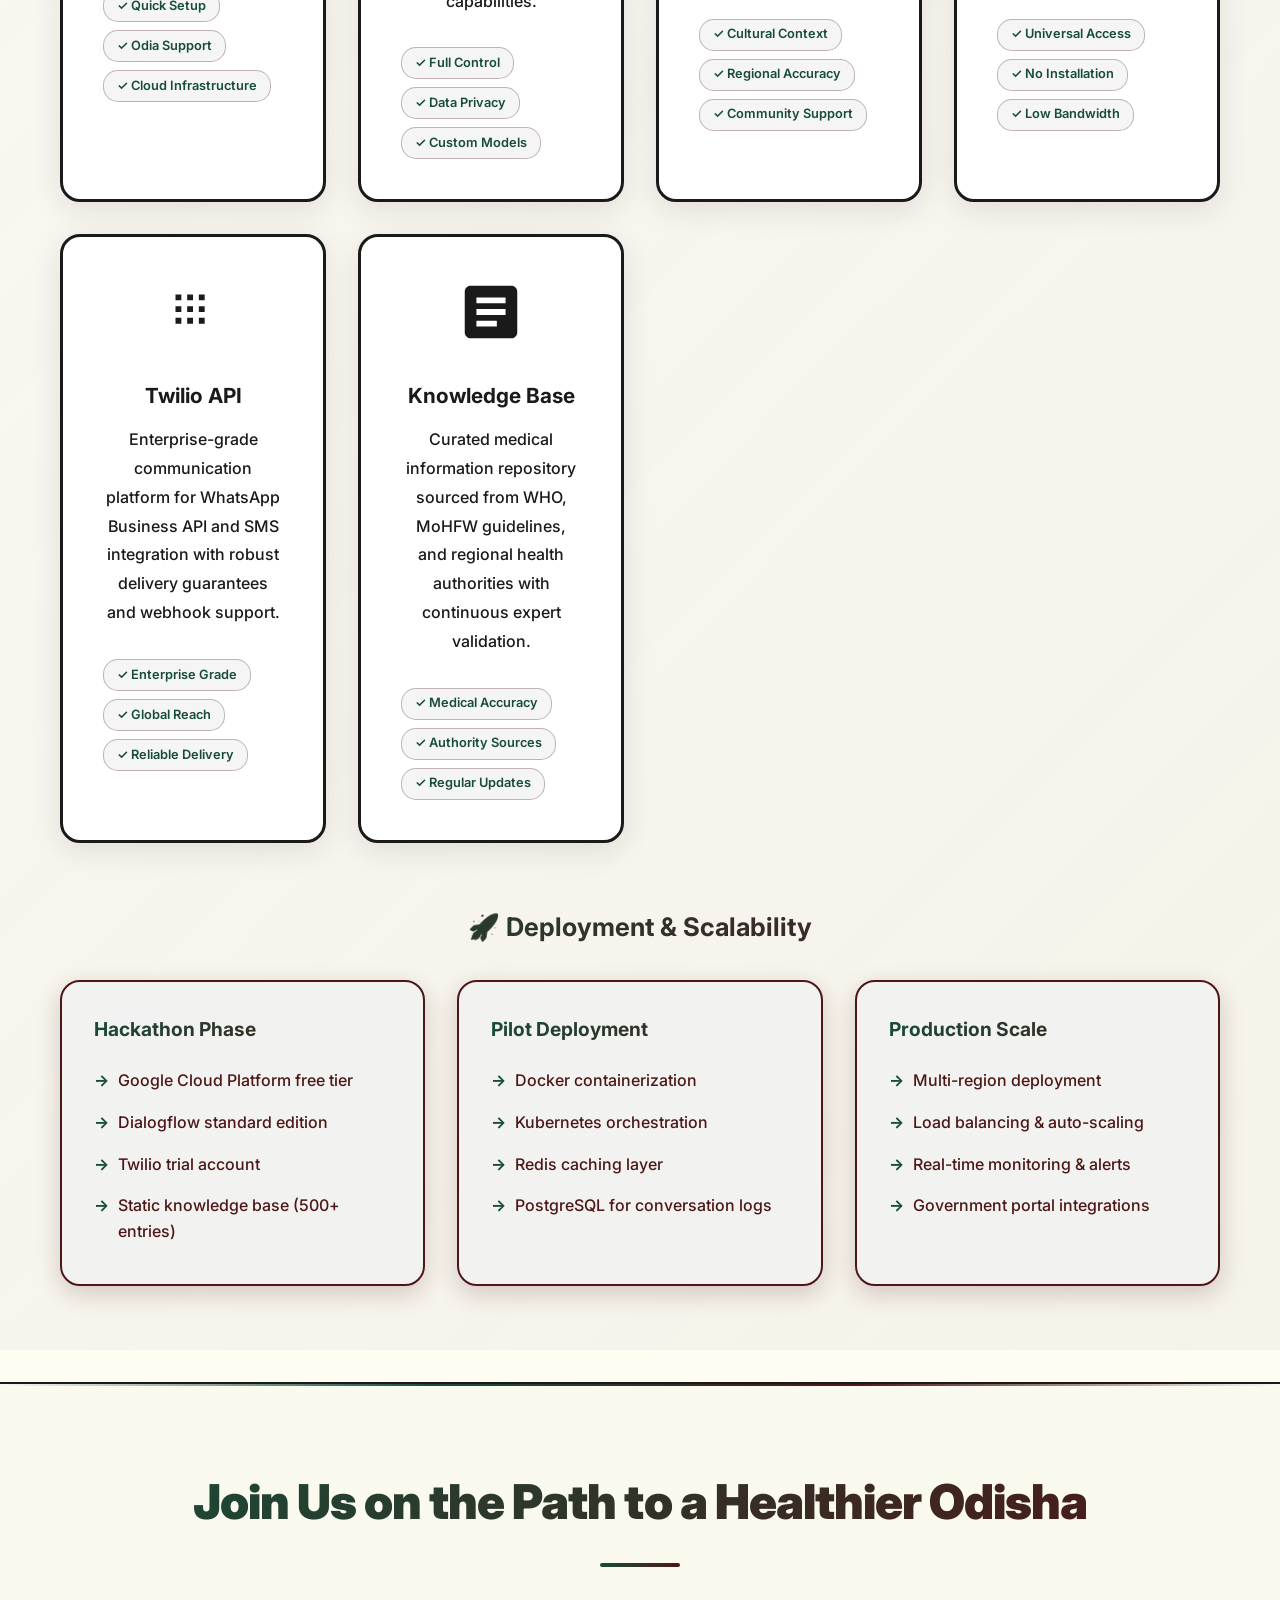
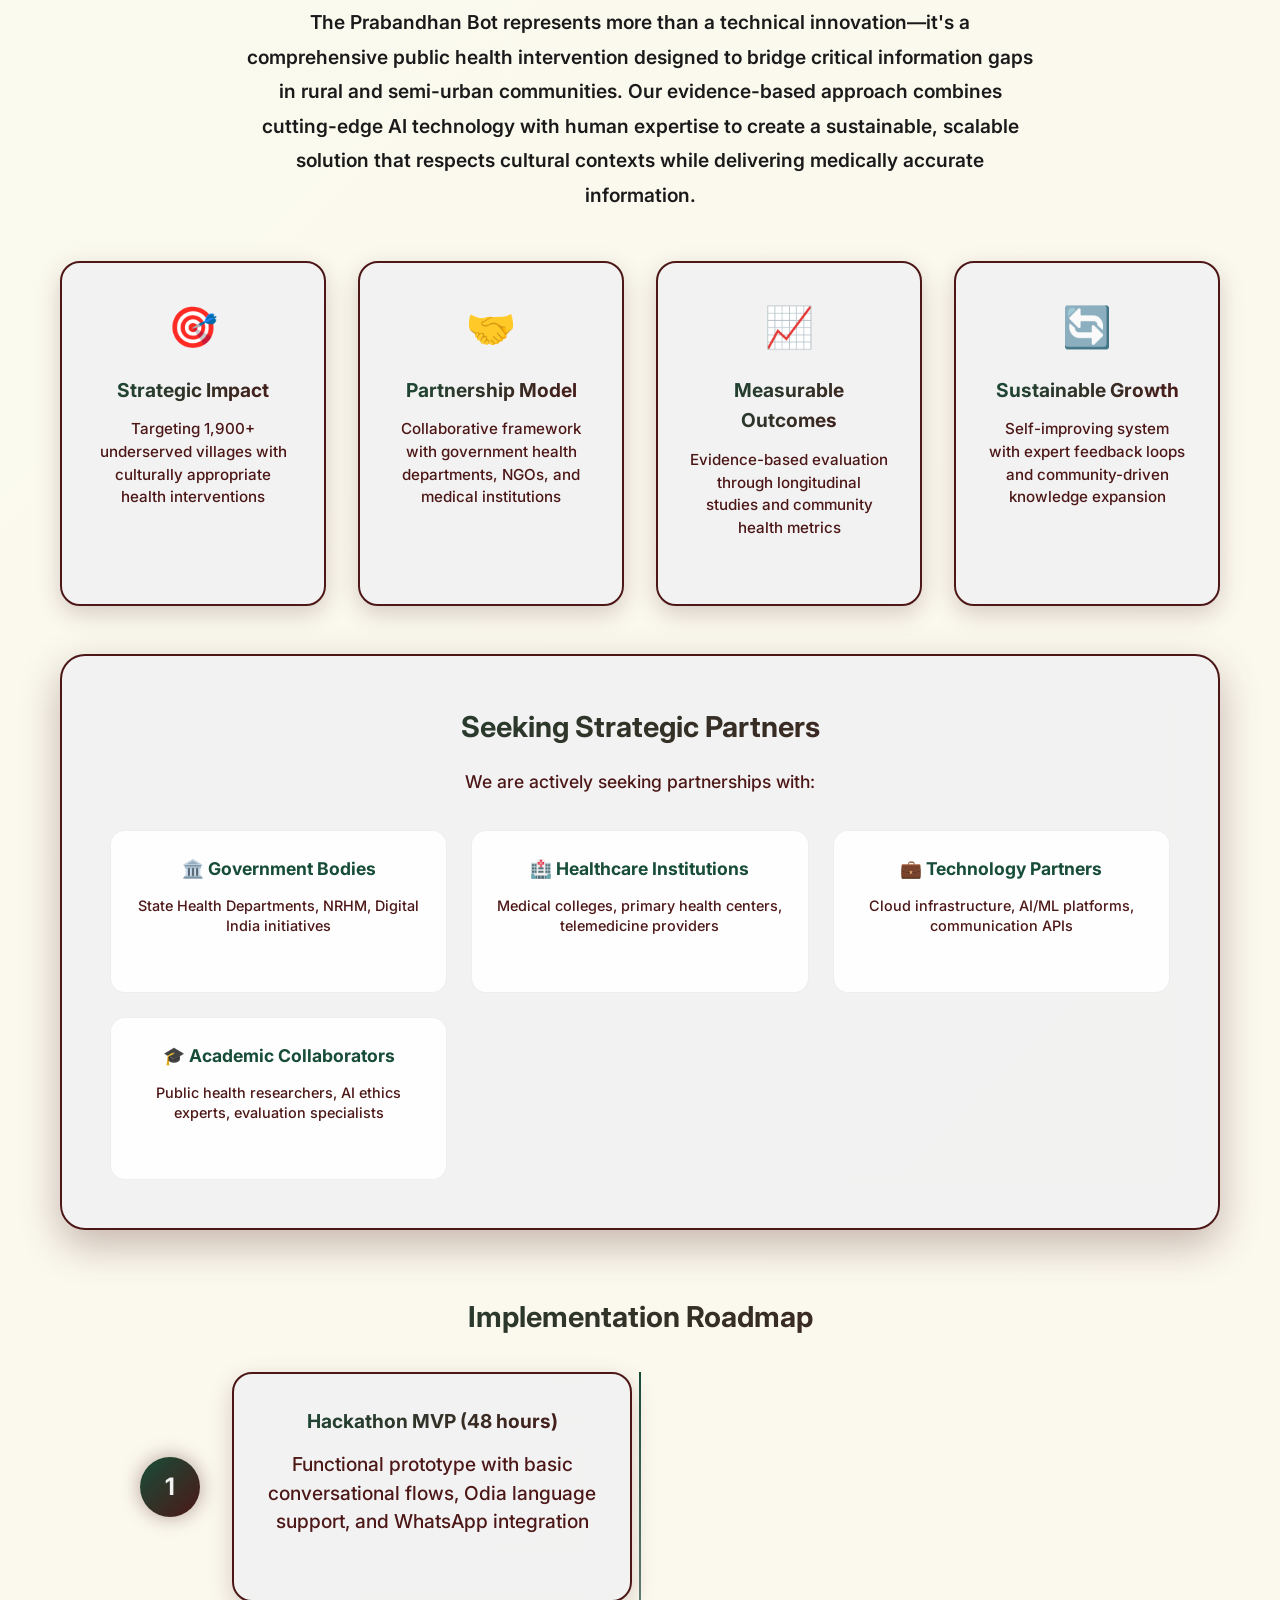
==== commit 7af88803: "Fix HTML structure and add comprehensive mobile responsiveness with hamburger menu Co-authored-by: n" ====
--- a/index.html
+++ b/index.html
@@ -3088,81 +3088,201 @@
             .topic-label {
                 font-size: 0.7rem !important;
             }
-        }
-    </style>
-</head>
-<body>
-            }
-            
+
+            /* Additional Mobile Fixes */
             .stat-item {
-                padding: 1.5rem 1rem;
+                padding: 1.5rem 1rem !important;
             }
             
             .features-grid {
-                grid-template-columns: 1fr;
-                gap: 2rem;
+                grid-template-columns: 1fr !important;
+                gap: 2rem !important;
             }
             
             .feature-card {
-                padding: 2rem 1.5rem;
+                padding: 2rem 1.5rem !important;
             }
             
             .demo-container {
-                flex-direction: column;
-                gap: 2rem;
+                flex-direction: column !important;
+                gap: 2rem !important;
             }
             
             .demo-chat, .demo-stats {
-                flex: none;
-                width: 100%;
-                max-width: none;
+                flex: none !important;
+                width: 100% !important;
+                max-width: none !important;
             }
             
             .chat-messages {
-                max-height: 250px;
+                max-height: 250px !important;
             }
             
             .activity-dashboard {
-                position: relative;
-                right: auto;
-                top: auto;
-                width: 100%;
-                margin: 2rem 0;
-                font-size: 0.8rem;
-            }
-        }
-
-        /* Extra small devices */
-        @media (max-width: 480px) {
-            .hero h1 {
-                font-size: 2rem;
-                line-height: 1.2;
-            }
-            
-            .hero p {
-                font-size: 1rem;
-            }
-            
-            .section h2 {
-                font-size: 1.8rem;
-            }
-            
-            .stats-grid {
-                grid-template-columns: 1fr;
-                gap: 1rem;
-            }
-            
+                position: relative !important;
+                right: auto !important;
+                top: auto !important;
+                width: 100% !important;
+                margin: 2rem 0 !important;
+                font-size: 0.8rem !important;
+            }
+
+            /* Hero Section Mobile Optimization */
+            .hero {
+                height: auto !important;
+                min-height: 100vh !important;
+                padding: 120px 0 60px !important;
+            }
+
+            .hero-content {
+                padding: 0 10px !important;
+            }
+
+            .hero-stats {
+                position: relative !important;
+                bottom: auto !important;
+                left: auto !important;
+                transform: none !important;
+                flex-direction: column !important;
+                gap: 1rem !important;
+                margin-top: 2rem !important;
+            }
+
+            .hero-stat {
+                padding: 1rem !important;
+                margin: 0 auto !important;
+                max-width: 200px !important;
+            }
+
+            /* Navigation Mobile Fixes */
             .nav-links {
-                gap: 0.5rem;
-            }
-            
-            .nav-links a {
-                padding: 0.5rem 0.8rem;
-                font-size: 0.8rem;
-            }
-            
-            .section {
-                padding: 30px 0;
+                display: none !important;
+            }
+
+            .header-content {
+                justify-content: center !important;
+            }
+
+            .logo img {
+                height: 45px !important;
+            }
+
+            .logo-text {
+                font-size: 1.2rem !important;
+            }
+
+            /* Chatbot Demo Mobile */
+            .chatbot-demo {
+                margin: 2rem auto !important;
+                padding: 20px !important;
+                max-width: 95% !important;
+            }
+
+            .message-bubble {
+                padding: 10px 15px !important;
+                font-size: 0.9rem !important;
+            }
+
+            /* Tech Stack Mobile */
+            .tech-grid {
+                grid-template-columns: 1fr !important;
+                gap: 1rem !important;
+            }
+
+            .tech-item {
+                padding: 1.5rem !important;
+            }
+
+            /* Workflow Mobile */
+            .workflow-explanation {
+                grid-template-columns: 1fr !important;
+                gap: 1rem !important;
+            }
+
+            /* CTA Mobile */
+            .cta-container {
+                flex-direction: column !important;
+                gap: 1rem !important;
+            }
+
+            .cta-button, .cta-secondary {
+                padding: 15px 30px !important;
+                font-size: 1rem !important;
+                width: 100% !important;
+                max-width: 280px !important;
+                text-align: center !important;
+            }
+        }
+
+        /* Mobile Menu Styles */
+        .mobile-menu-btn {
+            display: none;
+            flex-direction: column;
+            justify-content: space-around;
+            width: 30px;
+            height: 30px;
+            background: transparent;
+            border: none;
+            cursor: pointer;
+            z-index: 1001;
+        }
+
+        .mobile-menu-btn span {
+            width: 100%;
+            height: 3px;
+            background: #1a1a1a;
+            border-radius: 2px;
+            transition: all 0.3s ease;
+        }
+
+        .mobile-menu {
+            display: none;
+            position: fixed;
+            top: 0;
+            left: 0;
+            width: 100%;
+            height: 100vh;
+            background: rgba(255, 253, 242, 0.98);
+            backdrop-filter: blur(20px);
+            z-index: 1000;
+            padding-top: 100px;
+        }
+
+        .mobile-menu.active {
+            display: block;
+        }
+
+        .mobile-nav-links {
+            list-style: none;
+            padding: 0;
+            margin: 0;
+            display: flex;
+            flex-direction: column;
+            align-items: center;
+            gap: 2rem;
+        }
+
+        .mobile-nav-links a {
+            color: #1a1a1a;
+            text-decoration: none;
+            font-weight: 700;
+            font-size: 1.5rem;
+            padding: 1rem 2rem;
+            border-radius: 8px;
+            transition: all 0.3s ease;
+            border: 2px solid transparent;
+        }
+
+        .mobile-nav-links a:hover {
+            background: linear-gradient(135deg, #174D38, #4D1717);
+            color: #F2F2F2;
+            border: 2px solid #174D38;
+        }
+
+        /* Show mobile menu button on mobile */
+        @media (max-width: 768px) {
+            .mobile-menu-btn {
+                display: flex !important;
             }
         }
     </style>
@@ -3206,8 +3326,26 @@
                     <li><a href="contact.html">Contact</a></li>
                 </ul>
             </nav>
+            <button class="mobile-menu-btn" id="mobileMenuBtn" aria-label="Toggle Menu">
+                <span></span>
+                <span></span>
+                <span></span>
+            </button>
         </div>
     </header>
+
+    <!-- Mobile Menu -->
+    <div class="mobile-menu" id="mobileMenu">
+        <ul class="mobile-nav-links">
+            <li><a href="#hero" onclick="closeMobileMenu()">Home</a></li>
+            <li><a href="#problem" onclick="closeMobileMenu()">Problem</a></li>
+            <li><a href="#solution" onclick="closeMobileMenu()">Solution</a></li>
+            <li><a href="#demo" onclick="closeMobileMenu()">Demo</a></li>
+            <li><a href="#technology" onclick="closeMobileMenu()">Technology</a></li>
+            <li><a href="team.html" onclick="closeMobileMenu()">Team</a></li>
+            <li><a href="contact.html" onclick="closeMobileMenu()">Contact</a></li>
+        </ul>
+    </div>
 
     <!-- Hero Section -->
     <section id="hero" class="hero">
@@ -5004,6 +5142,57 @@
         const styleSheet = document.createElement('style');
         styleSheet.textContent = floatingStyles;
         document.head.appendChild(styleSheet);
+
+        // Mobile Menu Functionality
+        function toggleMobileMenu() {
+            const mobileMenu = document.getElementById('mobileMenu');
+            const mobileMenuBtn = document.getElementById('mobileMenuBtn');
+            
+            mobileMenu.classList.toggle('active');
+            mobileMenuBtn.classList.toggle('active');
+            
+            // Prevent scrolling when menu is open
+            if (mobileMenu.classList.contains('active')) {
+                document.body.style.overflow = 'hidden';
+            } else {
+                document.body.style.overflow = '';
+            }
+        }
+
+        function closeMobileMenu() {
+            const mobileMenu = document.getElementById('mobileMenu');
+            const mobileMenuBtn = document.getElementById('mobileMenuBtn');
+            
+            mobileMenu.classList.remove('active');
+            mobileMenuBtn.classList.remove('active');
+            document.body.style.overflow = '';
+        }
+
+        // Add event listeners
+        document.addEventListener('DOMContentLoaded', function() {
+            const mobileMenuBtn = document.getElementById('mobileMenuBtn');
+            const mobileMenu = document.getElementById('mobileMenu');
+            
+            if (mobileMenuBtn) {
+                mobileMenuBtn.addEventListener('click', toggleMobileMenu);
+            }
+            
+            // Close menu when clicking outside
+            if (mobileMenu) {
+                mobileMenu.addEventListener('click', function(e) {
+                    if (e.target === mobileMenu) {
+                        closeMobileMenu();
+                    }
+                });
+            }
+            
+            // Close menu on escape key
+            document.addEventListener('keydown', function(e) {
+                if (e.key === 'Escape') {
+                    closeMobileMenu();
+                }
+            });
+        });
     </script>
 </body>
 </html>
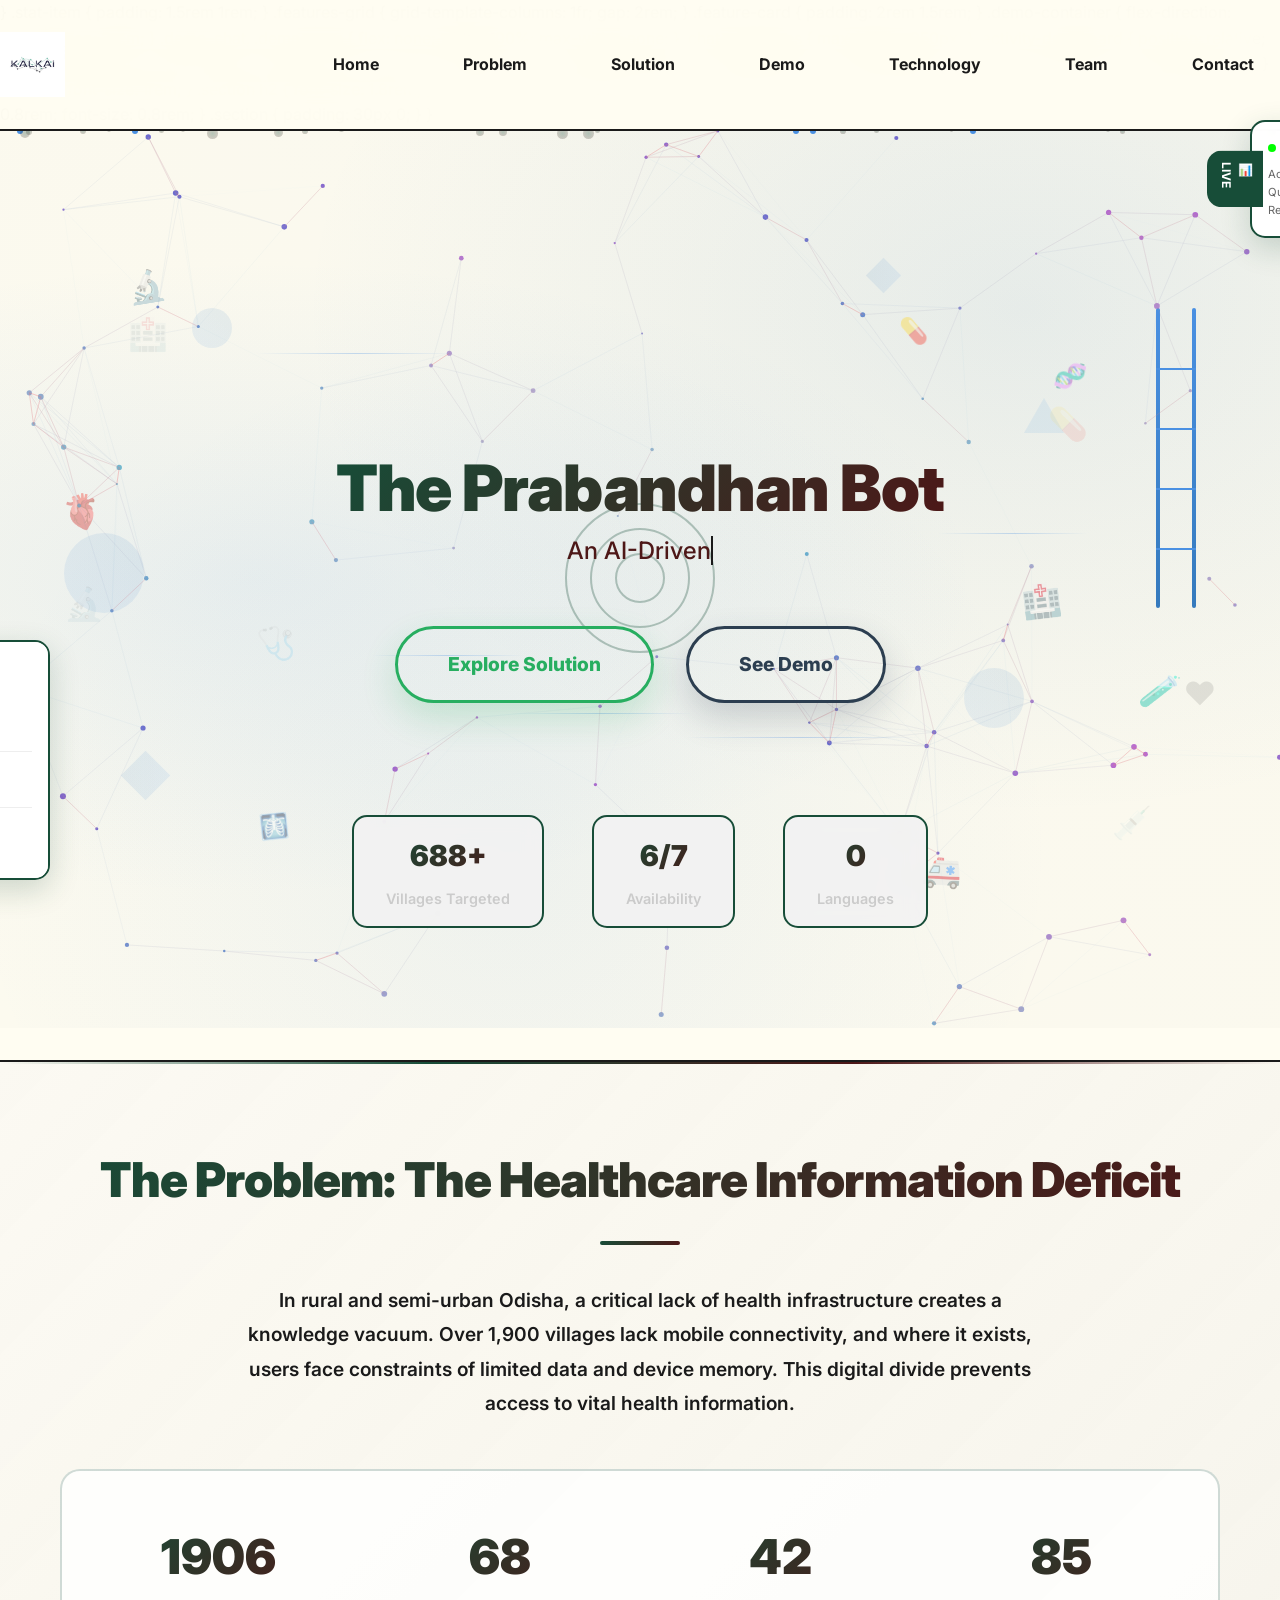
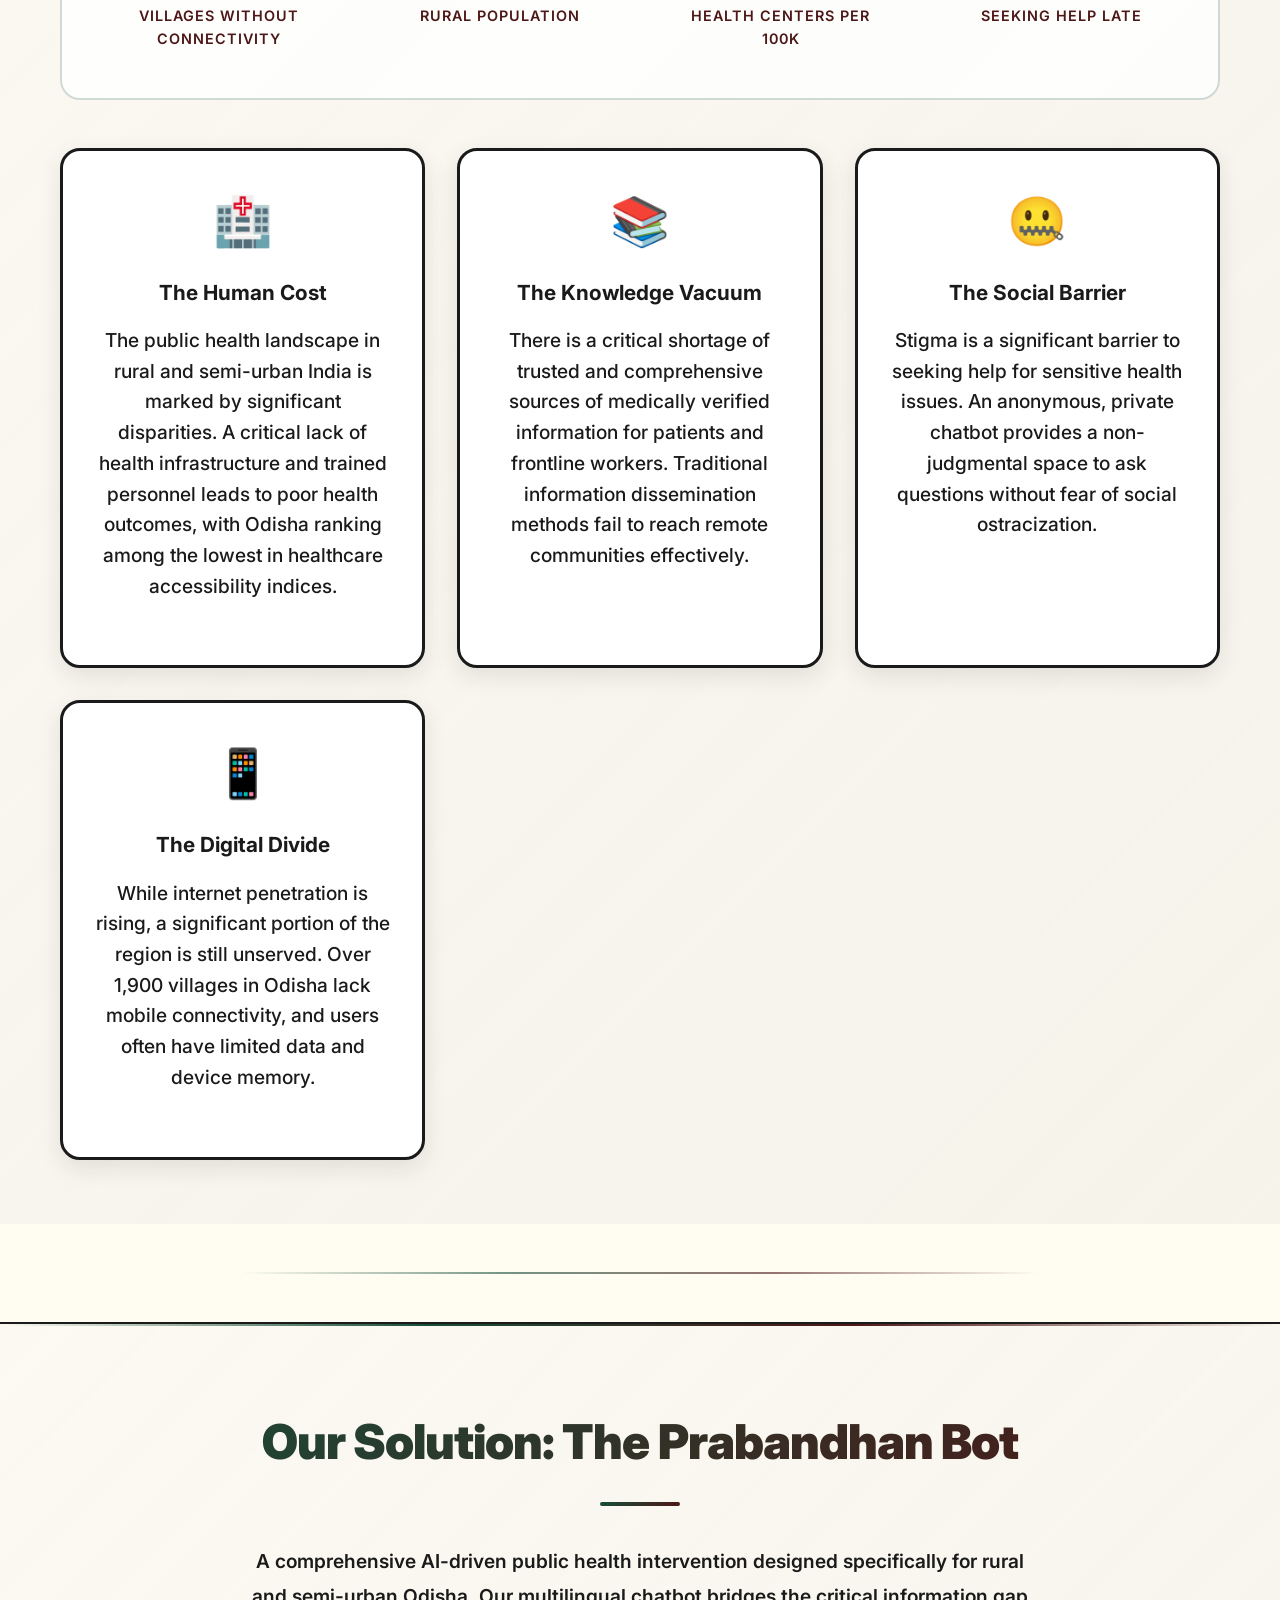
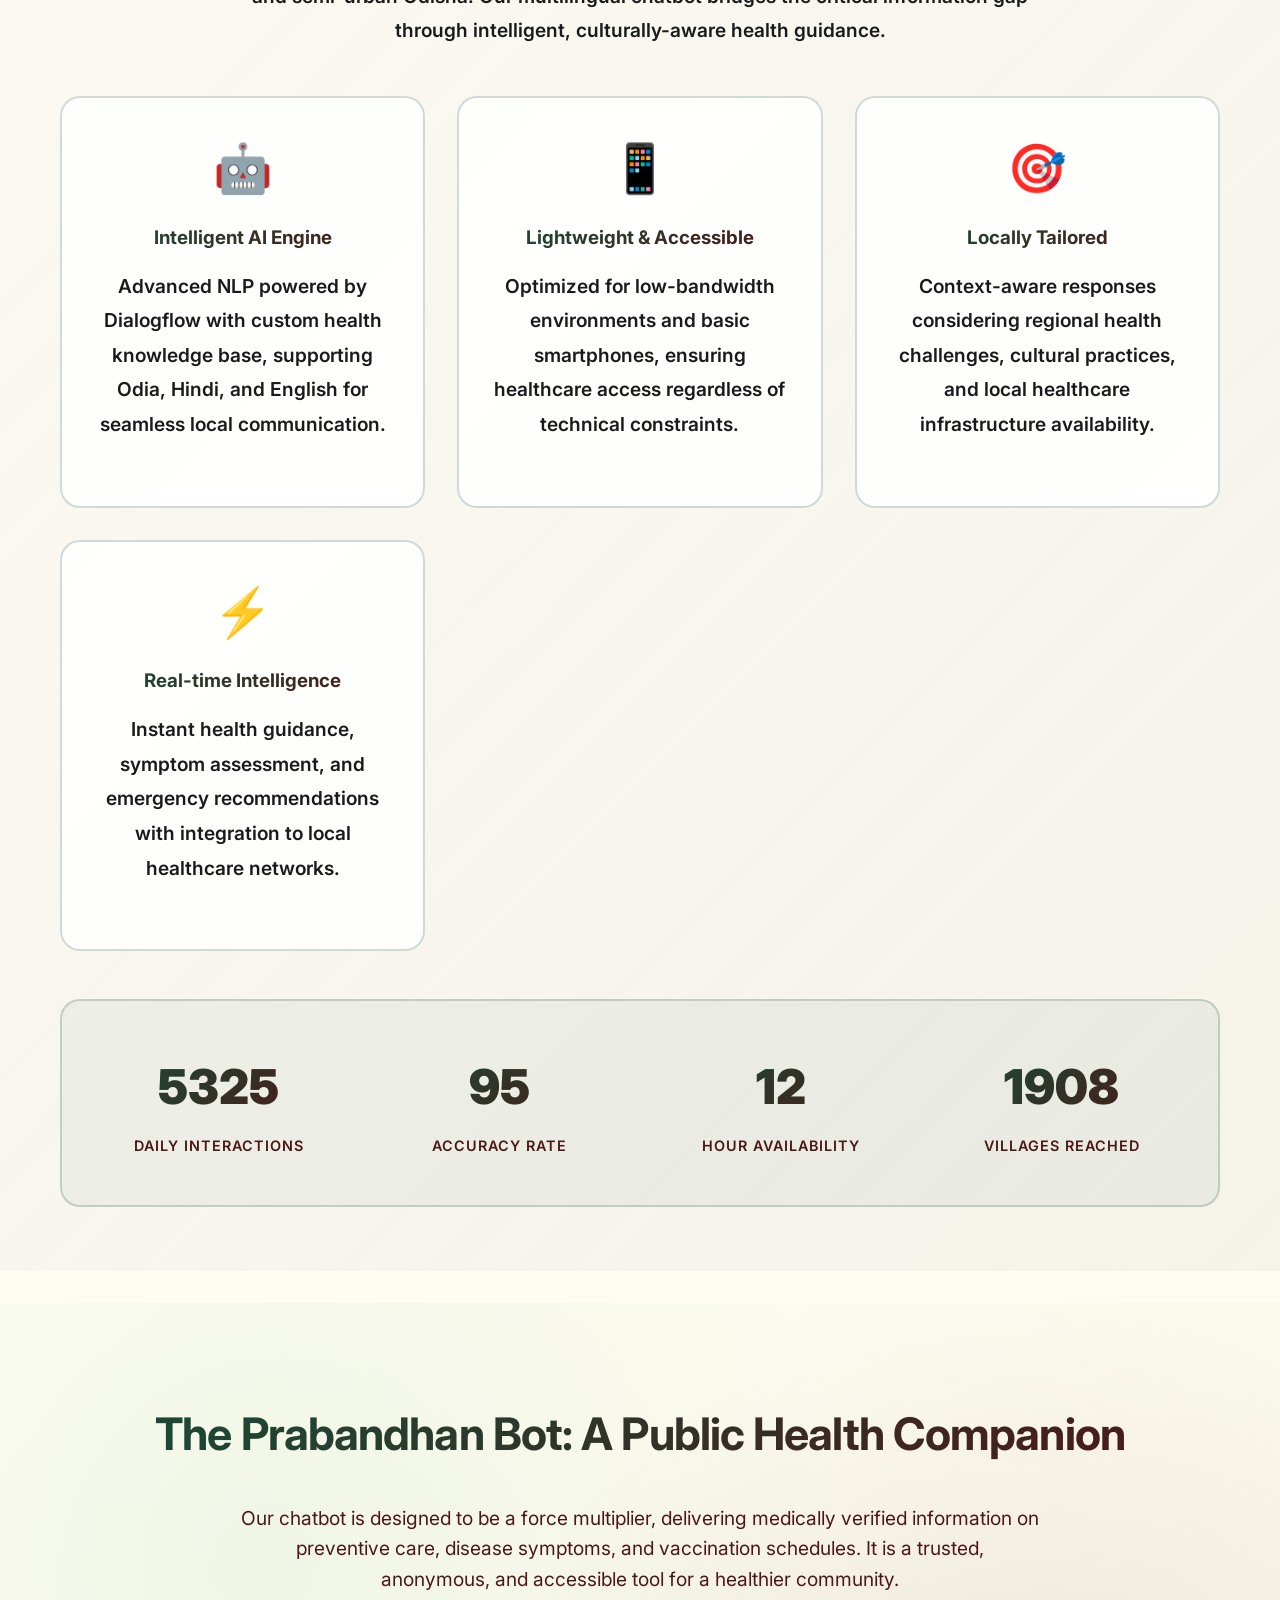
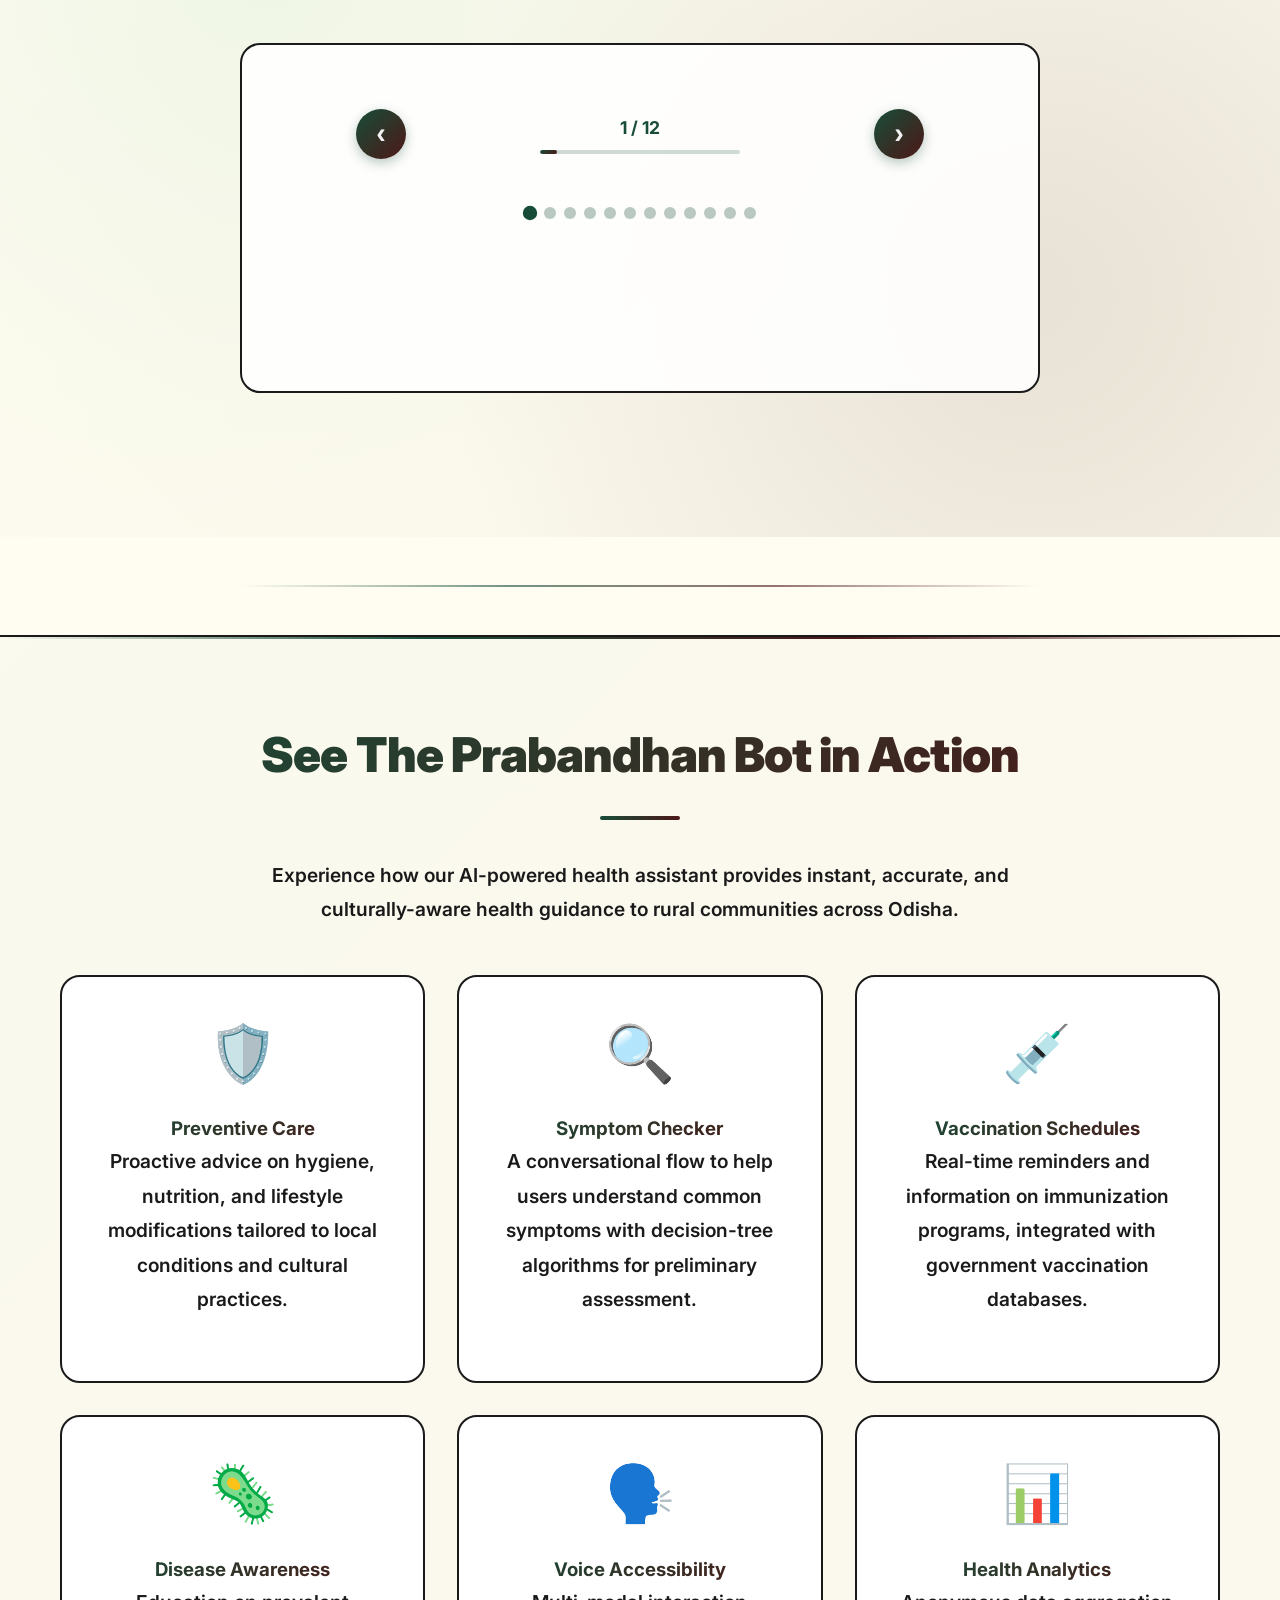
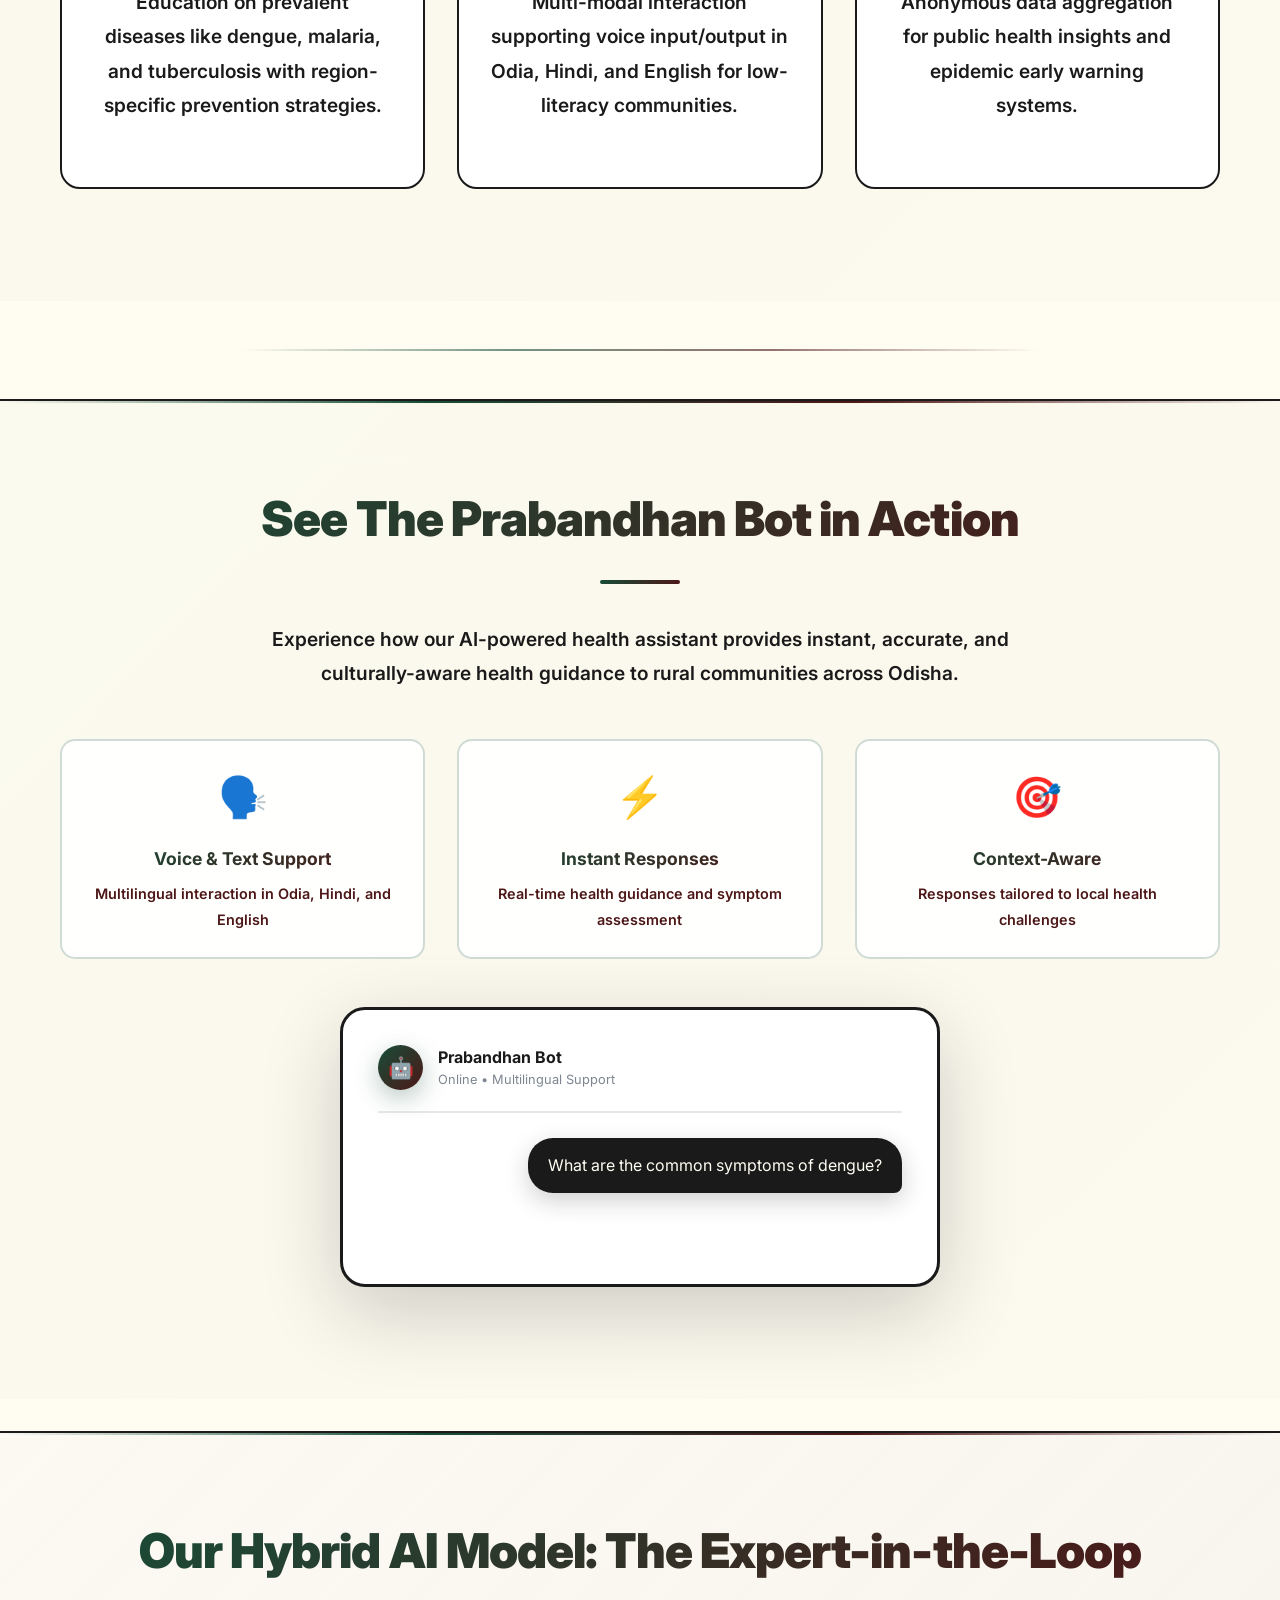
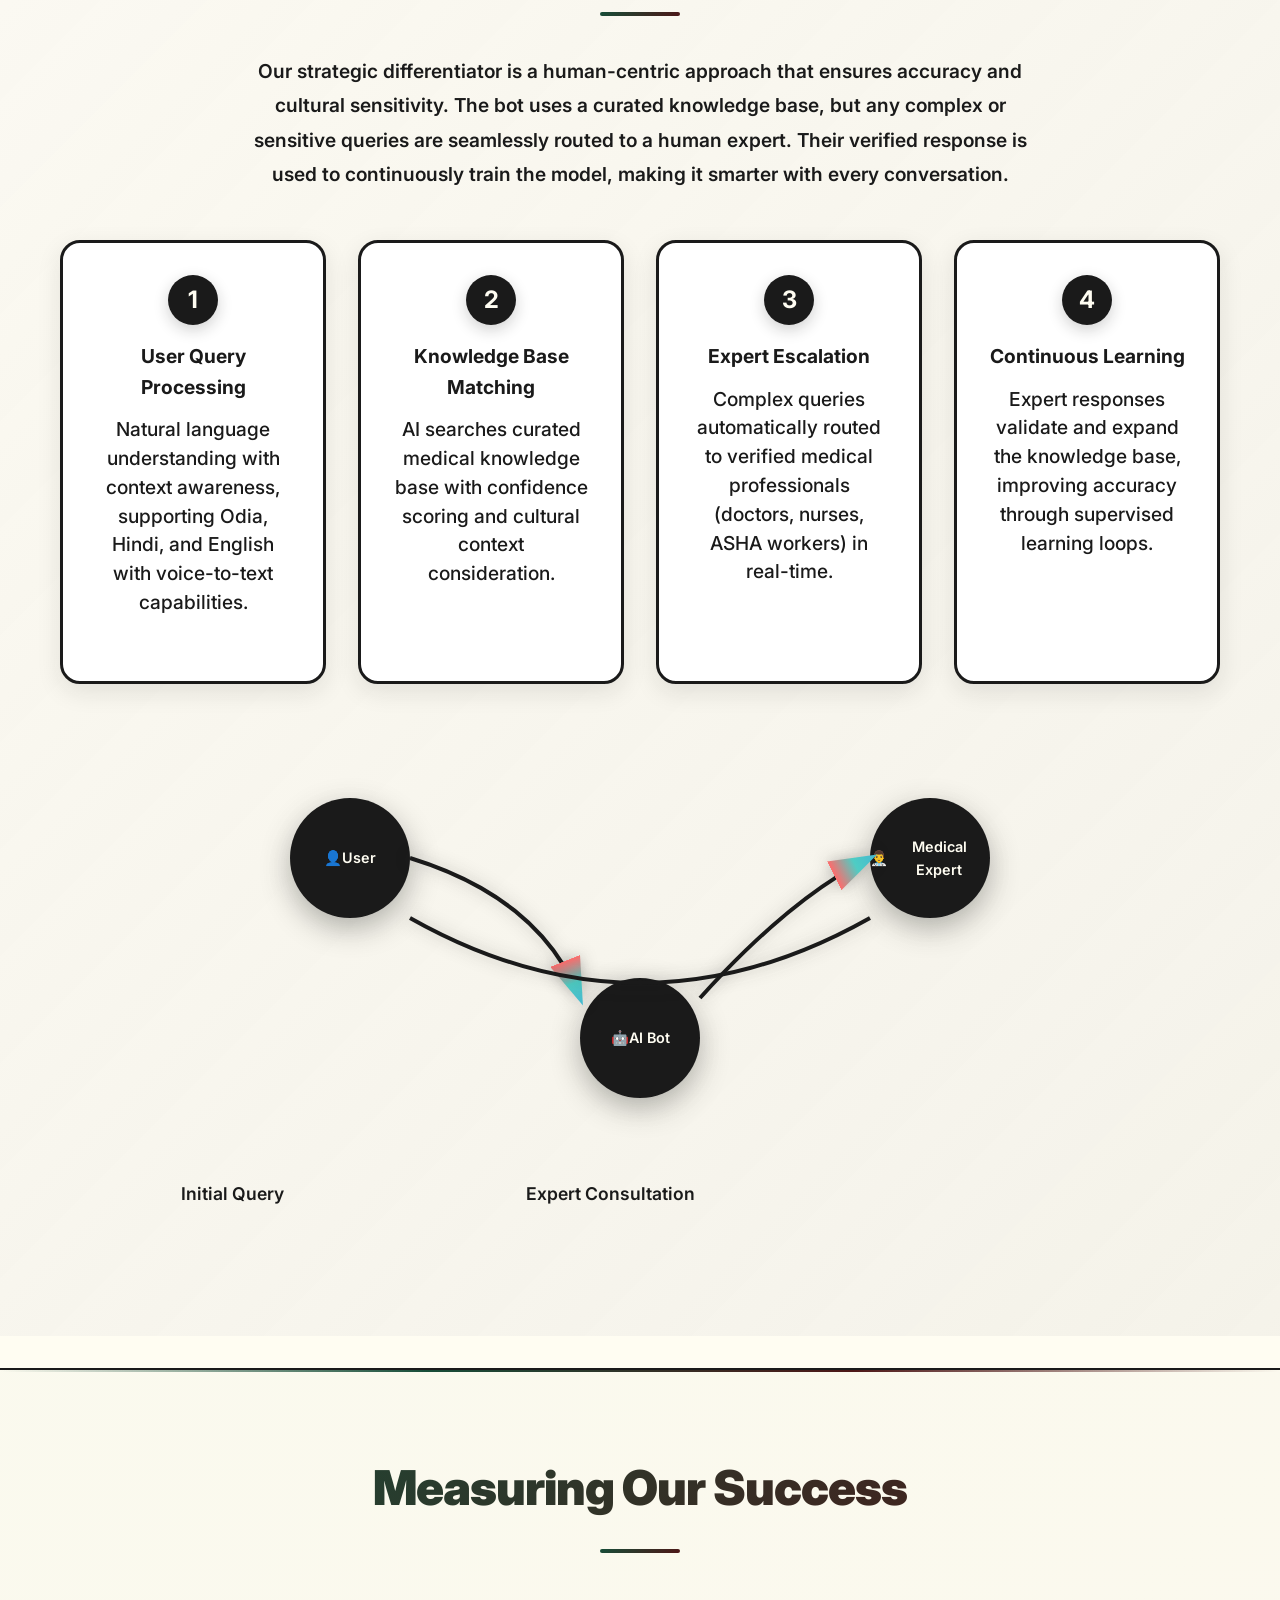
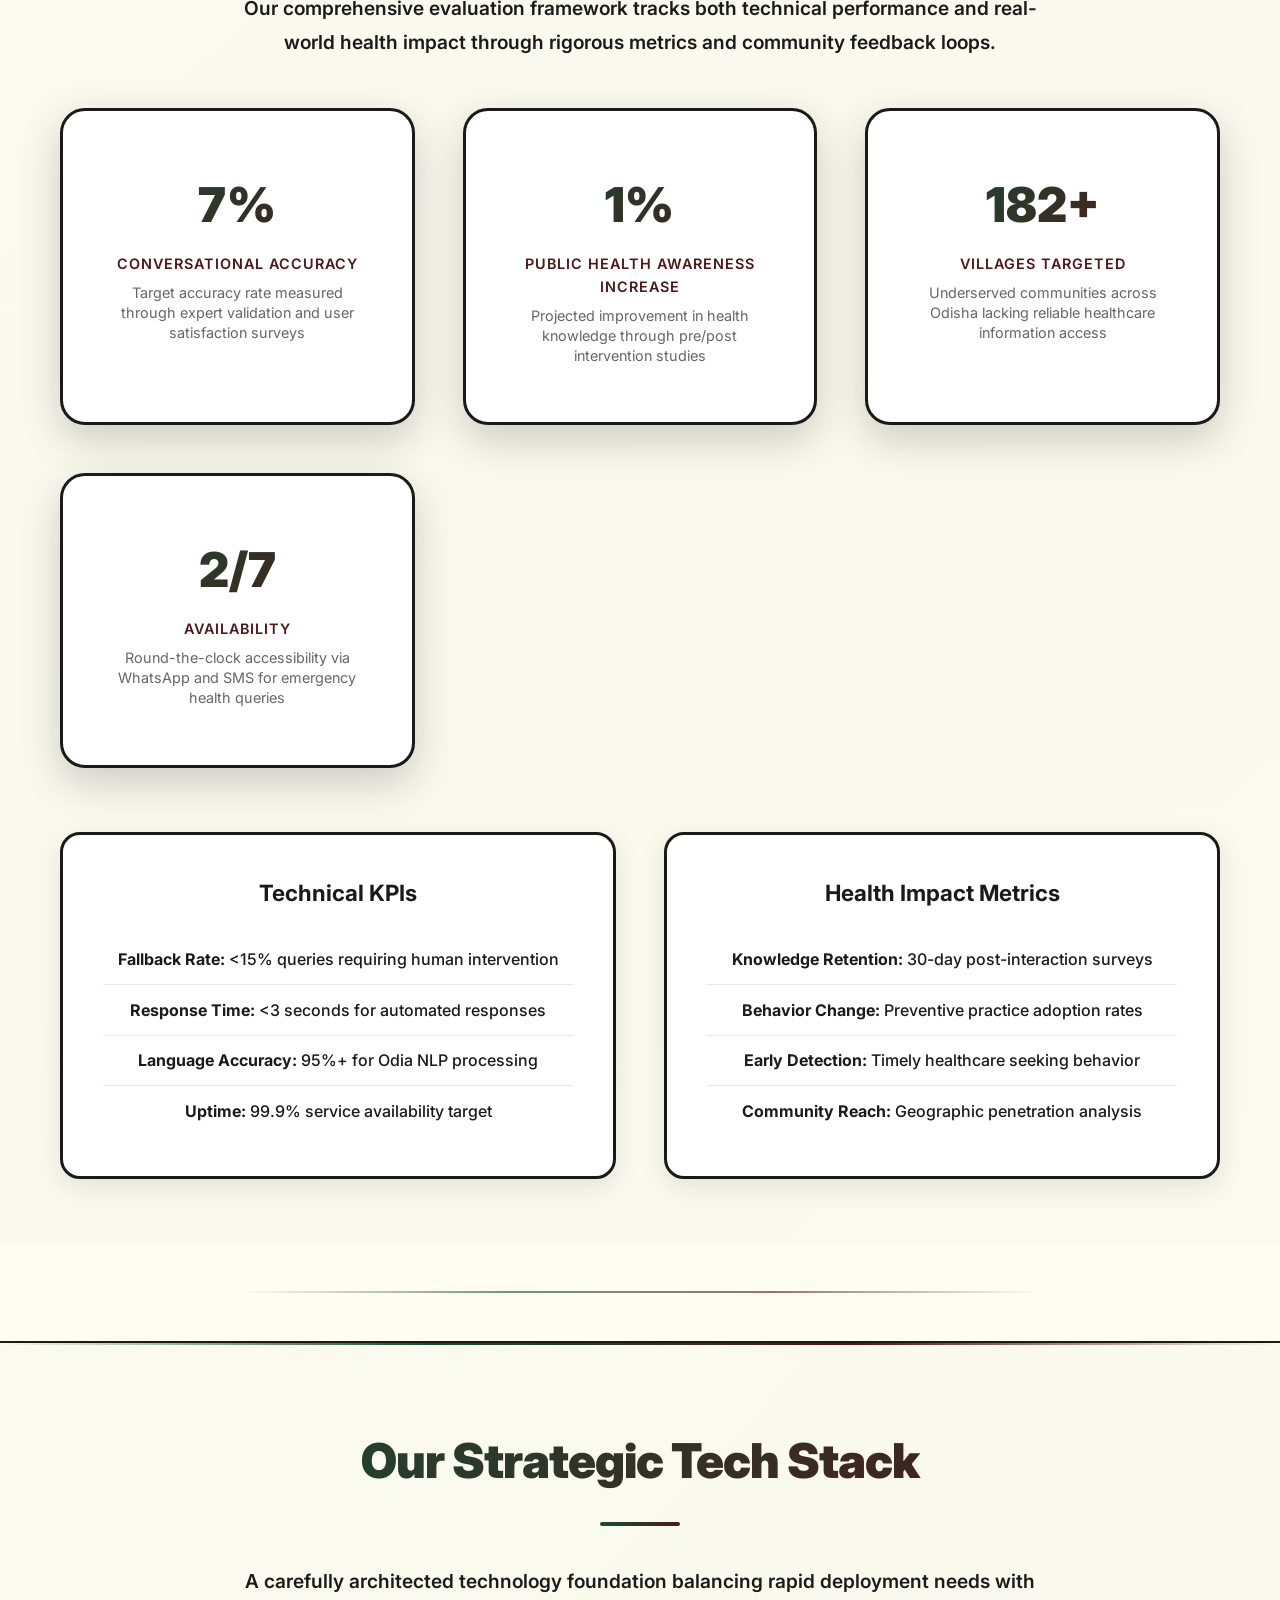
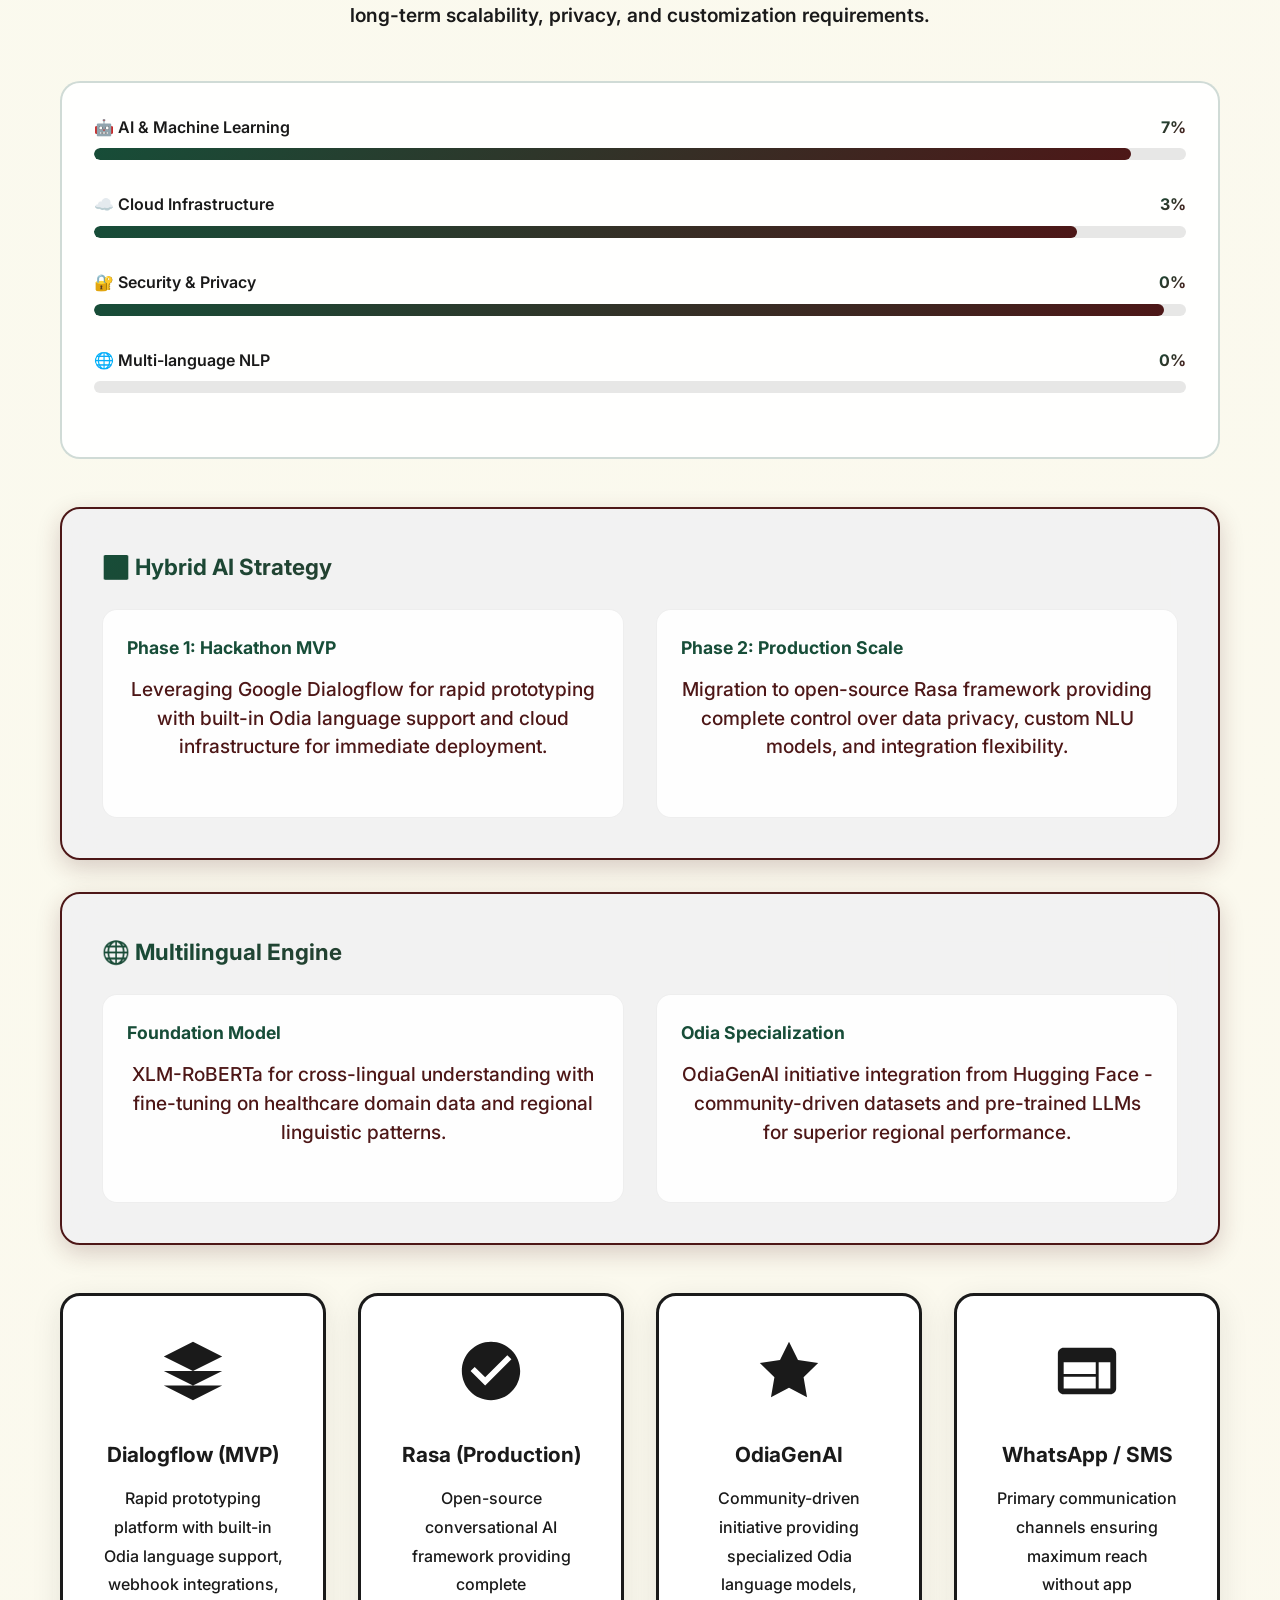
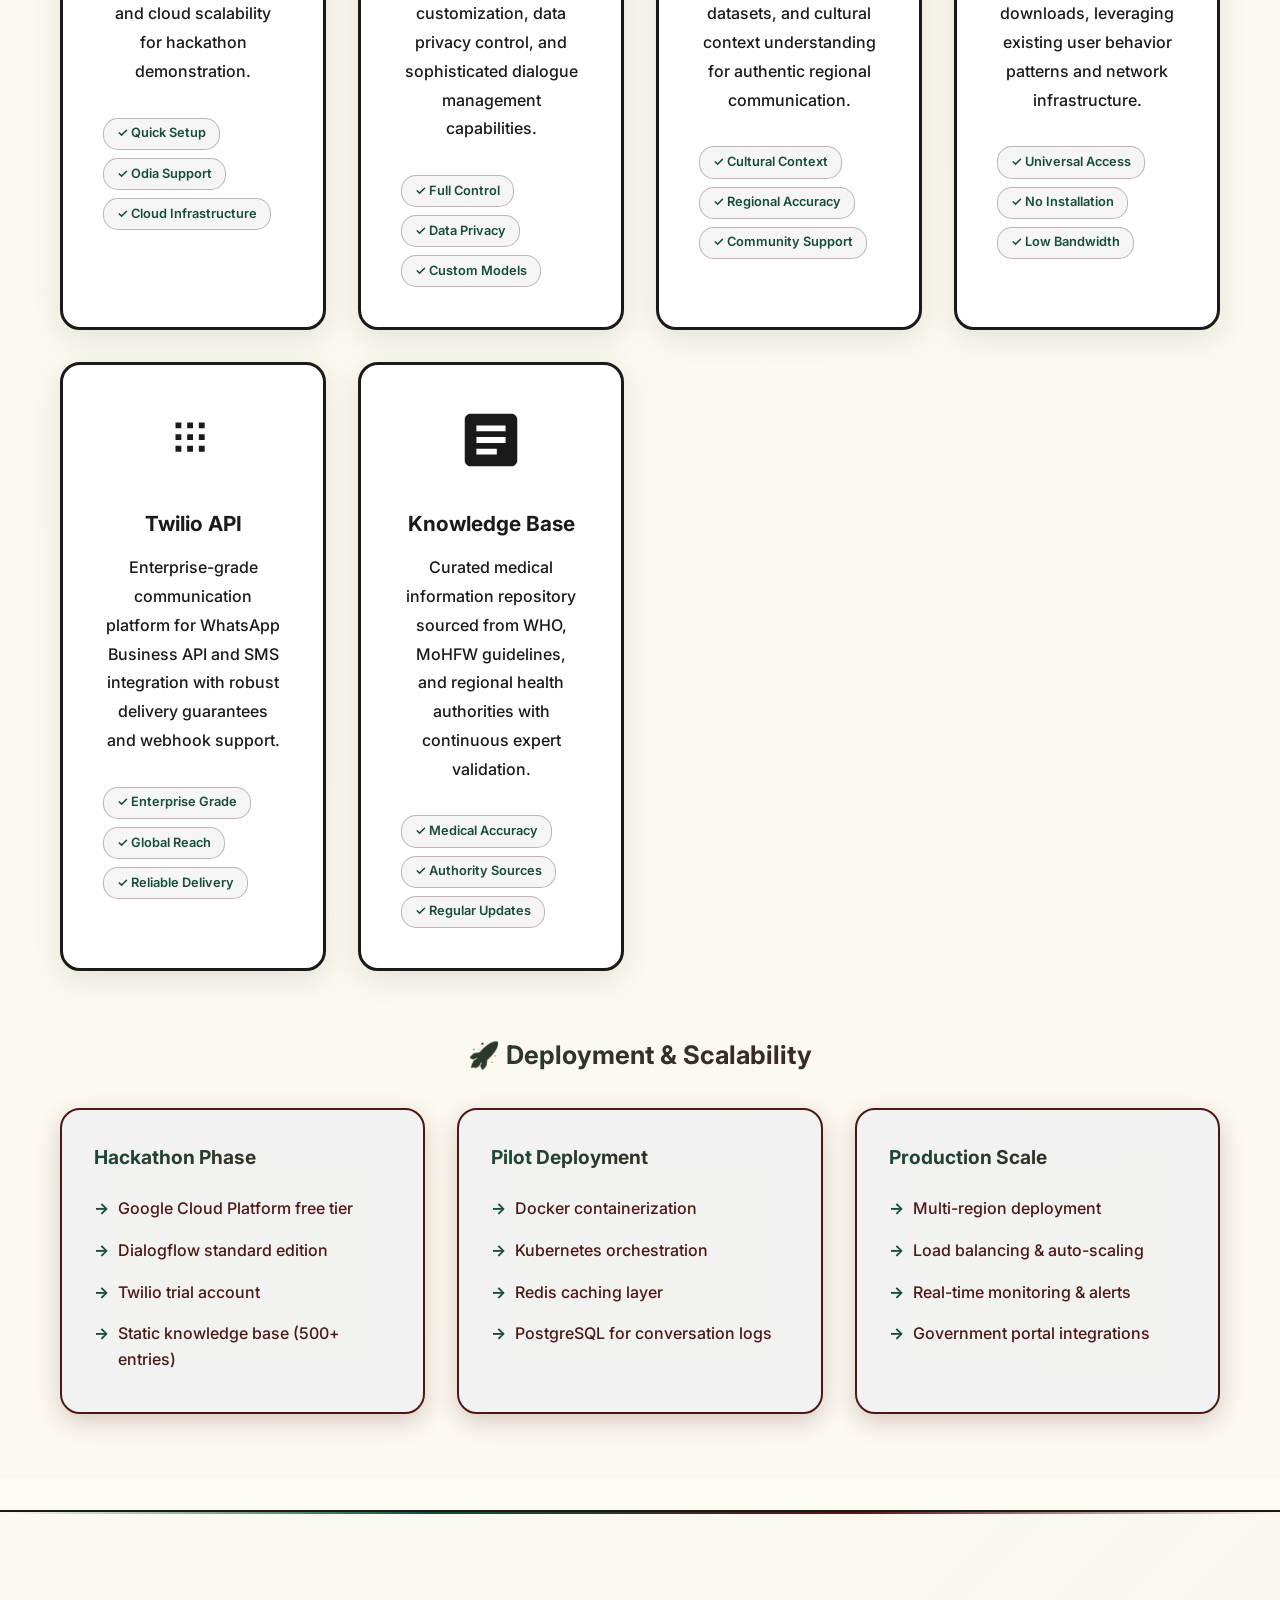
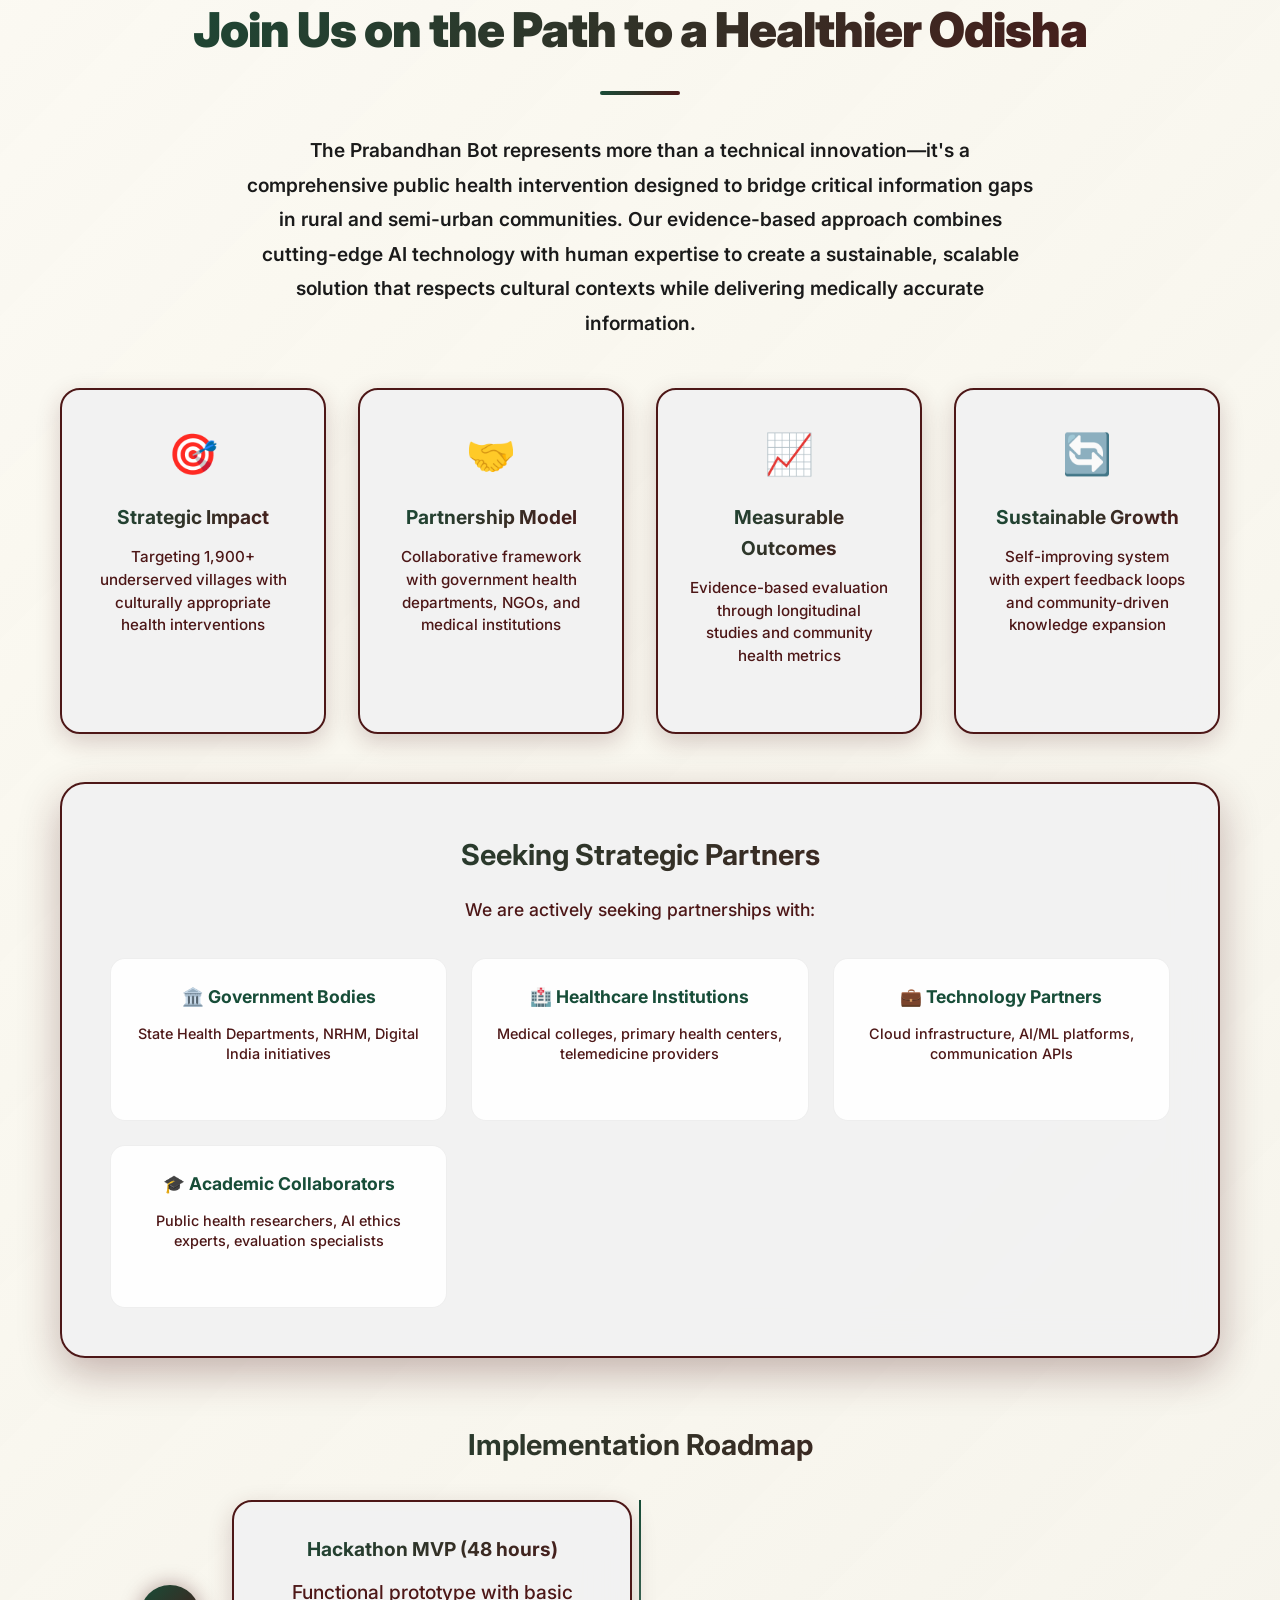
==== commit f14d219b: "Complete CSS restructuring with shared styles and responsive fixes Co-authored-by: nbharath1306 <819" ====
--- a/index.html
+++ b/index.html
@@ -7,121 +7,12 @@
     <link rel="preconnect" href="https://fonts.googleapis.com">
     <link rel="preconnect" href="https://fonts.gstatic.com" crossorigin>
     <link href="https://fonts.googleapis.com/css2?family=Inter:wght@300;400;500;600;700;800&display=swap" rel="stylesheet">
+    <link rel="stylesheet" href="css/base.css">
+    <link rel="stylesheet" href="css/responsive.css">
     
     <style>
-        * {
-            margin: 0;
-            padding: 0;
-            box-sizing: border-box;
-        }
-
-        html {
-            scroll-behavior: smooth;
-            overflow-x: hidden;
-        }
-
-        body {
-            font-family: 'Inter', sans-serif;
-            background: #FFFDF2;
-            color: #1a1a1a;
-            line-height: 1.6;
-            overflow-x: hidden;
-            position: relative;
-            width: 100%;
-            max-width: 100%;
-        }
-
-        body::before {
-            content: '';
-            position: fixed;
-            top: 0;
-            left: 0;
-            width: 100%;
-            height: 100%;
-            background: linear-gradient(135deg, rgba(26, 26, 26, 0.02) 0%, rgba(26, 26, 26, 0.01) 50%, rgba(26, 26, 26, 0.02) 100%);
-            z-index: -1;
-            pointer-events: none;
-        }
-
-        .container {
-            max-width: 1200px;
-            margin: 0 auto;
-            padding: 0 20px;
-        }
-
-        /* Header */
-        .header {
-            position: fixed;
-            top: 0;
-            left: 0;
-            width: 100%;
-            background: rgba(255, 253, 242, 0.98);
-            backdrop-filter: blur(20px);
-            z-index: 1000;
-            padding: 1rem 0;
-            border-bottom: 2px solid #1a1a1a;
-            box-shadow: 0 4px 20px rgba(26, 26, 26, 0.1);
-        }
-
-        .header-content {
-            display: flex;
-            align-items: center;
-            justify-content: space-between;
-            max-width: 1200px;
-            margin: 0 auto;
-            padding: 0 20px;
-        }
-
-        .logo {
-            display: flex;
-            align-items: center;
-            gap: 1rem;
-            cursor: pointer;
-            transition: transform 0.3s ease;
-            text-decoration: none;
-        }
-
-        .logo:hover {
-            transform: scale(1.05);
-        }
-
-        .logo img {
-            height: 65px;
-            width: auto;
-        }
-
-        .logo-text {
-            font-size: 1.8rem;
-            font-weight: 700;
-            background: linear-gradient(135deg, #174D38, #4D1717);
-            -webkit-background-clip: text;
-            -webkit-text-fill-color: transparent;
-            background-clip: text;
-        }
-
-        .nav-links {
-            display: flex;
-            gap: 2rem;
-            list-style: none;
-        }
-
-        .nav-links a {
-            color: #1a1a1a;
-            text-decoration: none;
-            font-weight: 700;
-            transition: all 0.3s ease;
-            padding: 0.8rem 1.5rem;
-            border-radius: 8px;
-            border: 2px solid transparent;
-        }
-
-        .nav-links a:hover {
-            background: linear-gradient(135deg, #174D38, #4D1717);
-            color: #F2F2F2;
-            border: 2px solid #174D38;
-            transform: translateY(-2px);
-        }
-
+        /* Page-specific styles for index.html */
+        
         /* Hero Section */
         .hero {
             height: 100vh;
@@ -3088,201 +2979,81 @@
             .topic-label {
                 font-size: 0.7rem !important;
             }
-
-            /* Additional Mobile Fixes */
+        }
+    </style>
+</head>
+<body>
+            }
+            
             .stat-item {
-                padding: 1.5rem 1rem !important;
+                padding: 1.5rem 1rem;
             }
             
             .features-grid {
-                grid-template-columns: 1fr !important;
-                gap: 2rem !important;
+                grid-template-columns: 1fr;
+                gap: 2rem;
             }
             
             .feature-card {
-                padding: 2rem 1.5rem !important;
+                padding: 2rem 1.5rem;
             }
             
             .demo-container {
-                flex-direction: column !important;
-                gap: 2rem !important;
+                flex-direction: column;
+                gap: 2rem;
             }
             
             .demo-chat, .demo-stats {
-                flex: none !important;
-                width: 100% !important;
-                max-width: none !important;
+                flex: none;
+                width: 100%;
+                max-width: none;
             }
             
             .chat-messages {
-                max-height: 250px !important;
+                max-height: 250px;
             }
             
             .activity-dashboard {
-                position: relative !important;
-                right: auto !important;
-                top: auto !important;
-                width: 100% !important;
-                margin: 2rem 0 !important;
-                font-size: 0.8rem !important;
-            }
-
-            /* Hero Section Mobile Optimization */
-            .hero {
-                height: auto !important;
-                min-height: 100vh !important;
-                padding: 120px 0 60px !important;
-            }
-
-            .hero-content {
-                padding: 0 10px !important;
-            }
-
-            .hero-stats {
-                position: relative !important;
-                bottom: auto !important;
-                left: auto !important;
-                transform: none !important;
-                flex-direction: column !important;
-                gap: 1rem !important;
-                margin-top: 2rem !important;
-            }
-
-            .hero-stat {
-                padding: 1rem !important;
-                margin: 0 auto !important;
-                max-width: 200px !important;
-            }
-
-            /* Navigation Mobile Fixes */
+                position: relative;
+                right: auto;
+                top: auto;
+                width: 100%;
+                margin: 2rem 0;
+                font-size: 0.8rem;
+            }
+        }
+
+        /* Extra small devices */
+        @media (max-width: 480px) {
+            .hero h1 {
+                font-size: 2rem;
+                line-height: 1.2;
+            }
+            
+            .hero p {
+                font-size: 1rem;
+            }
+            
+            .section h2 {
+                font-size: 1.8rem;
+            }
+            
+            .stats-grid {
+                grid-template-columns: 1fr;
+                gap: 1rem;
+            }
+            
             .nav-links {
-                display: none !important;
-            }
-
-            .header-content {
-                justify-content: center !important;
-            }
-
-            .logo img {
-                height: 45px !important;
-            }
-
-            .logo-text {
-                font-size: 1.2rem !important;
-            }
-
-            /* Chatbot Demo Mobile */
-            .chatbot-demo {
-                margin: 2rem auto !important;
-                padding: 20px !important;
-                max-width: 95% !important;
-            }
-
-            .message-bubble {
-                padding: 10px 15px !important;
-                font-size: 0.9rem !important;
-            }
-
-            /* Tech Stack Mobile */
-            .tech-grid {
-                grid-template-columns: 1fr !important;
-                gap: 1rem !important;
-            }
-
-            .tech-item {
-                padding: 1.5rem !important;
-            }
-
-            /* Workflow Mobile */
-            .workflow-explanation {
-                grid-template-columns: 1fr !important;
-                gap: 1rem !important;
-            }
-
-            /* CTA Mobile */
-            .cta-container {
-                flex-direction: column !important;
-                gap: 1rem !important;
-            }
-
-            .cta-button, .cta-secondary {
-                padding: 15px 30px !important;
-                font-size: 1rem !important;
-                width: 100% !important;
-                max-width: 280px !important;
-                text-align: center !important;
-            }
-        }
-
-        /* Mobile Menu Styles */
-        .mobile-menu-btn {
-            display: none;
-            flex-direction: column;
-            justify-content: space-around;
-            width: 30px;
-            height: 30px;
-            background: transparent;
-            border: none;
-            cursor: pointer;
-            z-index: 1001;
-        }
-
-        .mobile-menu-btn span {
-            width: 100%;
-            height: 3px;
-            background: #1a1a1a;
-            border-radius: 2px;
-            transition: all 0.3s ease;
-        }
-
-        .mobile-menu {
-            display: none;
-            position: fixed;
-            top: 0;
-            left: 0;
-            width: 100%;
-            height: 100vh;
-            background: rgba(255, 253, 242, 0.98);
-            backdrop-filter: blur(20px);
-            z-index: 1000;
-            padding-top: 100px;
-        }
-
-        .mobile-menu.active {
-            display: block;
-        }
-
-        .mobile-nav-links {
-            list-style: none;
-            padding: 0;
-            margin: 0;
-            display: flex;
-            flex-direction: column;
-            align-items: center;
-            gap: 2rem;
-        }
-
-        .mobile-nav-links a {
-            color: #1a1a1a;
-            text-decoration: none;
-            font-weight: 700;
-            font-size: 1.5rem;
-            padding: 1rem 2rem;
-            border-radius: 8px;
-            transition: all 0.3s ease;
-            border: 2px solid transparent;
-        }
-
-        .mobile-nav-links a:hover {
-            background: linear-gradient(135deg, #174D38, #4D1717);
-            color: #F2F2F2;
-            border: 2px solid #174D38;
-        }
-
-        /* Show mobile menu button on mobile */
-        @media (max-width: 768px) {
-            .mobile-menu-btn {
-                display: flex !important;
+                gap: 0.5rem;
+            }
+            
+            .nav-links a {
+                padding: 0.5rem 0.8rem;
+                font-size: 0.8rem;
+            }
+            
+            .section {
+                padding: 30px 0;
             }
         }
     </style>
@@ -3326,26 +3097,8 @@
                     <li><a href="contact.html">Contact</a></li>
                 </ul>
             </nav>
-            <button class="mobile-menu-btn" id="mobileMenuBtn" aria-label="Toggle Menu">
-                <span></span>
-                <span></span>
-                <span></span>
-            </button>
         </div>
     </header>
-
-    <!-- Mobile Menu -->
-    <div class="mobile-menu" id="mobileMenu">
-        <ul class="mobile-nav-links">
-            <li><a href="#hero" onclick="closeMobileMenu()">Home</a></li>
-            <li><a href="#problem" onclick="closeMobileMenu()">Problem</a></li>
-            <li><a href="#solution" onclick="closeMobileMenu()">Solution</a></li>
-            <li><a href="#demo" onclick="closeMobileMenu()">Demo</a></li>
-            <li><a href="#technology" onclick="closeMobileMenu()">Technology</a></li>
-            <li><a href="team.html" onclick="closeMobileMenu()">Team</a></li>
-            <li><a href="contact.html" onclick="closeMobileMenu()">Contact</a></li>
-        </ul>
-    </div>
 
     <!-- Hero Section -->
     <section id="hero" class="hero">
@@ -5142,57 +4895,6 @@
         const styleSheet = document.createElement('style');
         styleSheet.textContent = floatingStyles;
         document.head.appendChild(styleSheet);
-
-        // Mobile Menu Functionality
-        function toggleMobileMenu() {
-            const mobileMenu = document.getElementById('mobileMenu');
-            const mobileMenuBtn = document.getElementById('mobileMenuBtn');
-            
-            mobileMenu.classList.toggle('active');
-            mobileMenuBtn.classList.toggle('active');
-            
-            // Prevent scrolling when menu is open
-            if (mobileMenu.classList.contains('active')) {
-                document.body.style.overflow = 'hidden';
-            } else {
-                document.body.style.overflow = '';
-            }
-        }
-
-        function closeMobileMenu() {
-            const mobileMenu = document.getElementById('mobileMenu');
-            const mobileMenuBtn = document.getElementById('mobileMenuBtn');
-            
-            mobileMenu.classList.remove('active');
-            mobileMenuBtn.classList.remove('active');
-            document.body.style.overflow = '';
-        }
-
-        // Add event listeners
-        document.addEventListener('DOMContentLoaded', function() {
-            const mobileMenuBtn = document.getElementById('mobileMenuBtn');
-            const mobileMenu = document.getElementById('mobileMenu');
-            
-            if (mobileMenuBtn) {
-                mobileMenuBtn.addEventListener('click', toggleMobileMenu);
-            }
-            
-            // Close menu when clicking outside
-            if (mobileMenu) {
-                mobileMenu.addEventListener('click', function(e) {
-                    if (e.target === mobileMenu) {
-                        closeMobileMenu();
-                    }
-                });
-            }
-            
-            // Close menu on escape key
-            document.addEventListener('keydown', function(e) {
-                if (e.key === 'Escape') {
-                    closeMobileMenu();
-                }
-            });
-        });
     </script>
 </body>
 </html>
--- a/css/base.css
+++ b/css/base.css
@@ -0,0 +1,176 @@
+/* Base CSS - Shared styles across all pages */
+/* DO NOT ADD body padding-top to prevent extra scroll on home page */
+
+* {
+    margin: 0;
+    padding: 0;
+    box-sizing: border-box;
+}
+
+html {
+    scroll-behavior: smooth;
+    overflow-x: hidden;
+}
+
+body {
+    font-family: 'Inter', sans-serif;
+    background: #FFFDF2;
+    color: #1a1a1a;
+    line-height: 1.6;
+    overflow-x: hidden;
+    position: relative;
+    width: 100%;
+    max-width: 100%;
+}
+
+body::before {
+    content: '';
+    position: fixed;
+    top: 0;
+    left: 0;
+    width: 100%;
+    height: 100%;
+    background: linear-gradient(135deg, rgba(26, 26, 26, 0.02) 0%, rgba(26, 26, 26, 0.01) 50%, rgba(26, 26, 26, 0.02) 100%);
+    z-index: -1;
+    pointer-events: none;
+}
+
+.container {
+    max-width: 1200px;
+    margin: 0 auto;
+    padding: 0 20px;
+}
+
+/* Page Load Animation */
+@keyframes pageLoad {
+    from {
+        opacity: 0;
+        transform: translateY(30px);
+    }
+    to {
+        opacity: 1;
+        transform: translateY(0);
+    }
+}
+
+/* Animation Classes */
+.fade-in {
+    opacity: 0;
+    transform: translateY(50px);
+    transition: all 0.8s cubic-bezier(0.25, 0.46, 0.45, 0.94);
+}
+
+.fade-in.visible {
+    opacity: 1;
+    transform: translateY(0);
+}
+
+/* Header Styles */
+.header, header {
+    position: fixed;
+    top: 0;
+    left: 0;
+    width: 100%;
+    background: rgba(255, 253, 242, 0.98);
+    backdrop-filter: blur(20px);
+    z-index: 1000;
+    padding: 1rem 0;
+    border-bottom: 2px solid #1a1a1a;
+    transition: all 0.3s ease;
+}
+
+.header-content {
+    display: flex;
+    justify-content: space-between;
+    align-items: center;
+    padding: 1rem 0;
+}
+
+.logo {
+    display: flex;
+    align-items: center;
+    gap: 1rem;
+    cursor: pointer;
+    transition: transform 0.3s ease;
+    text-decoration: none;
+}
+
+.logo:hover {
+    transform: scale(1.05);
+}
+
+.logo img {
+    height: 65px;
+    width: auto;
+}
+
+.logo-text {
+    font-size: 1.8rem;
+    font-weight: 700;
+    background: linear-gradient(135deg, #174D38, #4D1717);
+    -webkit-background-clip: text;
+    -webkit-text-fill-color: transparent;
+    background-clip: text;
+}
+
+.nav-links {
+    display: flex;
+    list-style: none;
+    gap: 2rem;
+}
+
+.nav-links a {
+    color: #1a1a1a;
+    text-decoration: none;
+    font-weight: 700;
+    transition: all 0.3s ease;
+    padding: 0.8rem 1.5rem;
+    border-radius: 8px;
+    border: 2px solid transparent;
+    display: inline-block;
+}
+
+.nav-links a:hover {
+    background: linear-gradient(135deg, #174D38, #4D1717);
+    color: #F2F2F2;
+    border: 2px solid #174D38;
+    transform: translateY(-2px);
+    box-shadow: 0 8px 20px rgba(23, 77, 56, 0.3);
+}
+
+/* Footer Styles */
+footer {
+    background: #174D38;
+    color: #F2F2F2;
+    text-align: center;
+    padding: 3rem 0;
+    margin-top: 4rem;
+    position: relative;
+    overflow: hidden;
+}
+
+footer::before {
+    content: '';
+    position: absolute;
+    top: 0;
+    left: 0;
+    width: 100%;
+    height: 100%;
+    background: linear-gradient(135deg, rgba(77, 23, 23, 0.1) 0%, transparent 50%);
+    z-index: 1;
+}
+
+footer .container {
+    position: relative;
+    z-index: 2;
+}
+
+footer img {
+    height: 50px;
+    margin-bottom: 1rem;
+}
+
+footer p {
+    margin: 0.5rem 0;
+    font-weight: 500;
+}
--- a/css/responsive.css
+++ b/css/responsive.css
@@ -0,0 +1,90 @@
+/* Responsive CSS - Mobile and tablet optimizations */
+
+/* Tablet and smaller screens */
+@media screen and (max-width: 768px) {
+    html, body {
+        overflow-x: hidden !important;
+        width: 100% !important;
+        max-width: 100% !important;
+    }
+    
+    * {
+        max-width: 100% !important;
+    }
+    
+    .container {
+        padding: 0 10px !important;
+        max-width: 100% !important;
+        width: 100% !important;
+    }
+    
+    .header, header {
+        padding: 0.5rem 0 !important;
+        width: 100% !important;
+    }
+    
+    .header-content {
+        flex-direction: column !important;
+        gap: 0.8rem !important;
+        padding: 0.8rem 10px !important;
+        width: 100% !important;
+    }
+    
+    .logo img {
+        height: 35px !important;
+    }
+    
+    .logo-text {
+        font-size: 1.3rem !important;
+    }
+    
+    .nav-links {
+        flex-direction: row !important;
+        gap: 0.4rem !important;
+        flex-wrap: wrap !important;
+        justify-content: center !important;
+    }
+    
+    .nav-links a {
+        padding: 0.4rem 0.8rem !important;
+        font-size: 0.8rem !important;
+        white-space: nowrap !important;
+    }
+
+    /* Footer mobile */
+    footer {
+        padding: 2rem 0 !important;
+    }
+    
+    footer p {
+        font-size: 0.8rem !important;
+        padding: 0 8px !important;
+    }
+}
+
+/* Extra Small Devices */
+@media screen and (max-width: 480px) {
+    .container {
+        padding: 0 5px !important;
+    }
+    
+    .nav-links a {
+        padding: 0.3rem 0.6rem !important;
+        font-size: 0.7rem !important;
+    }
+    
+    .logo-text {
+        font-size: 1.1rem !important;
+    }
+}
+
+/* Prevent horizontal scroll on all devices */
+@media screen and (max-width: 1200px) {
+    html, body {
+        overflow-x: hidden;
+    }
+    
+    * {
+        max-width: 100%;
+    }
+}
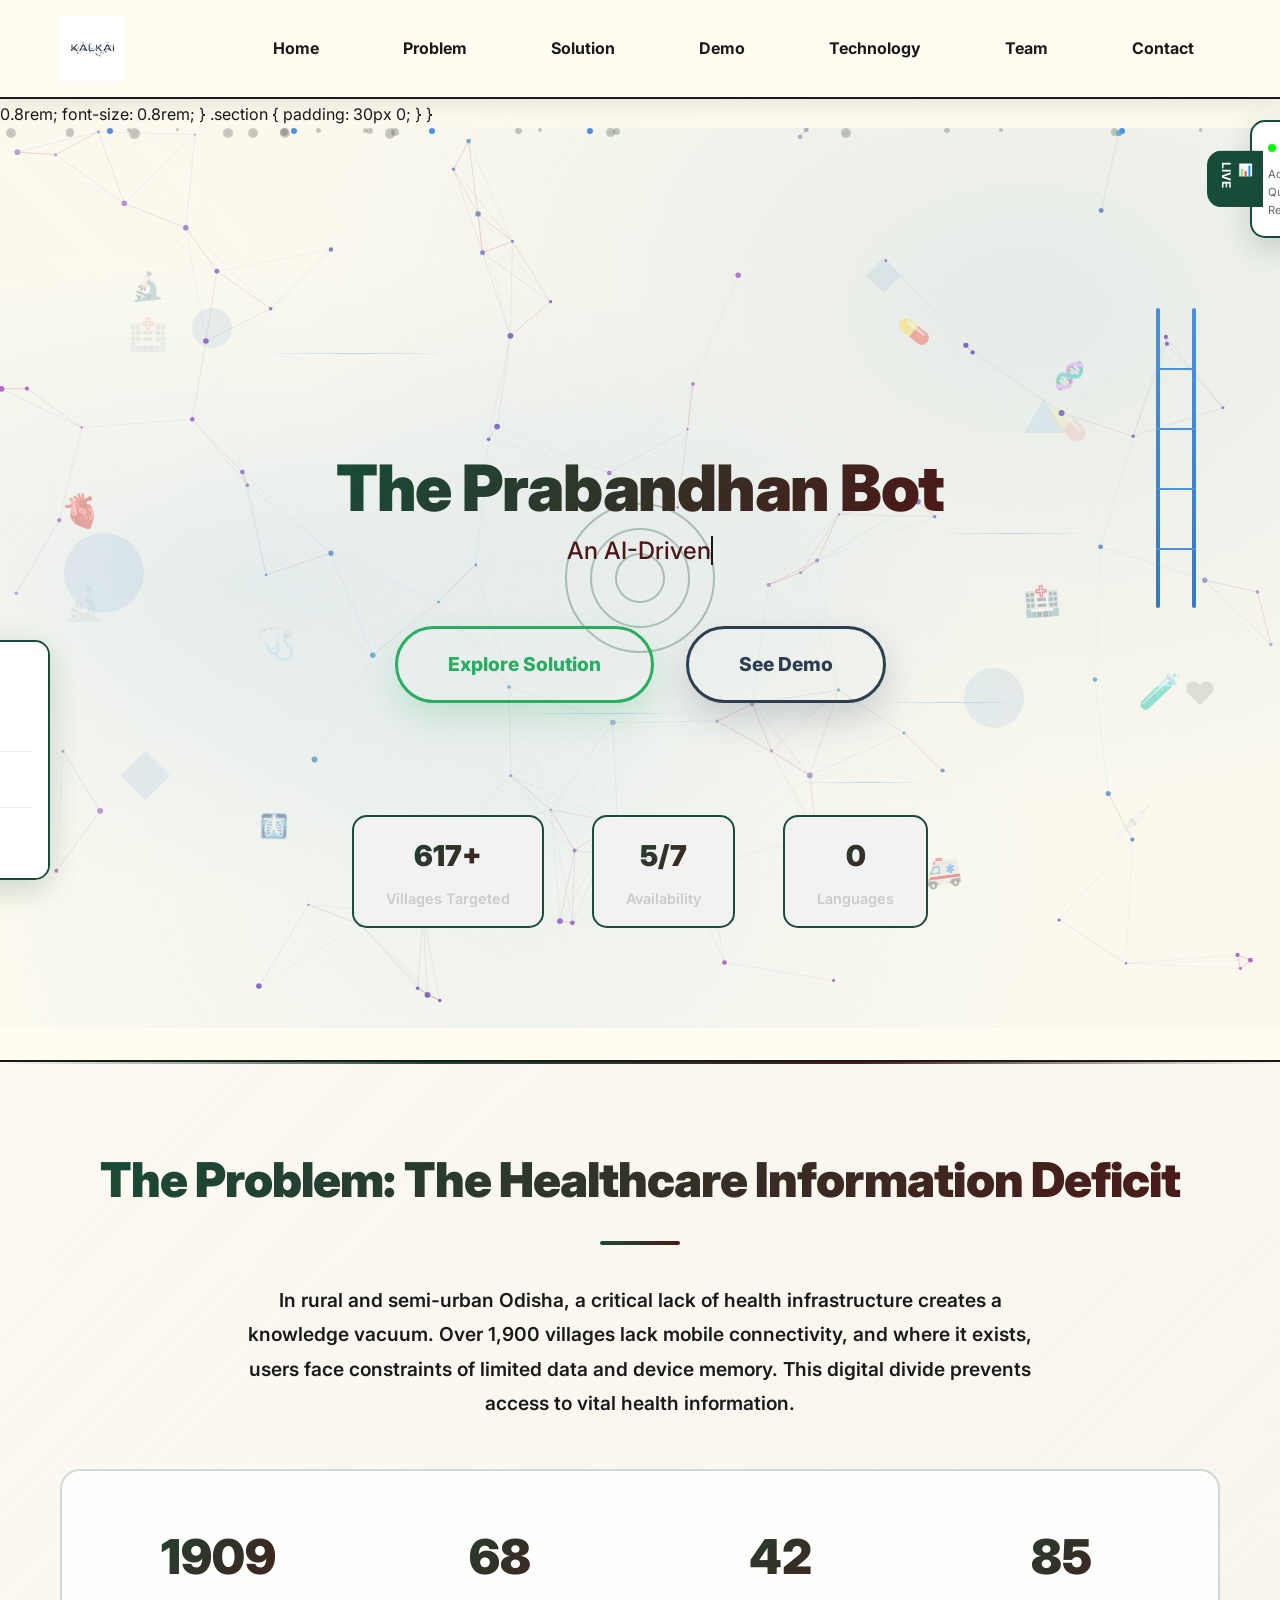
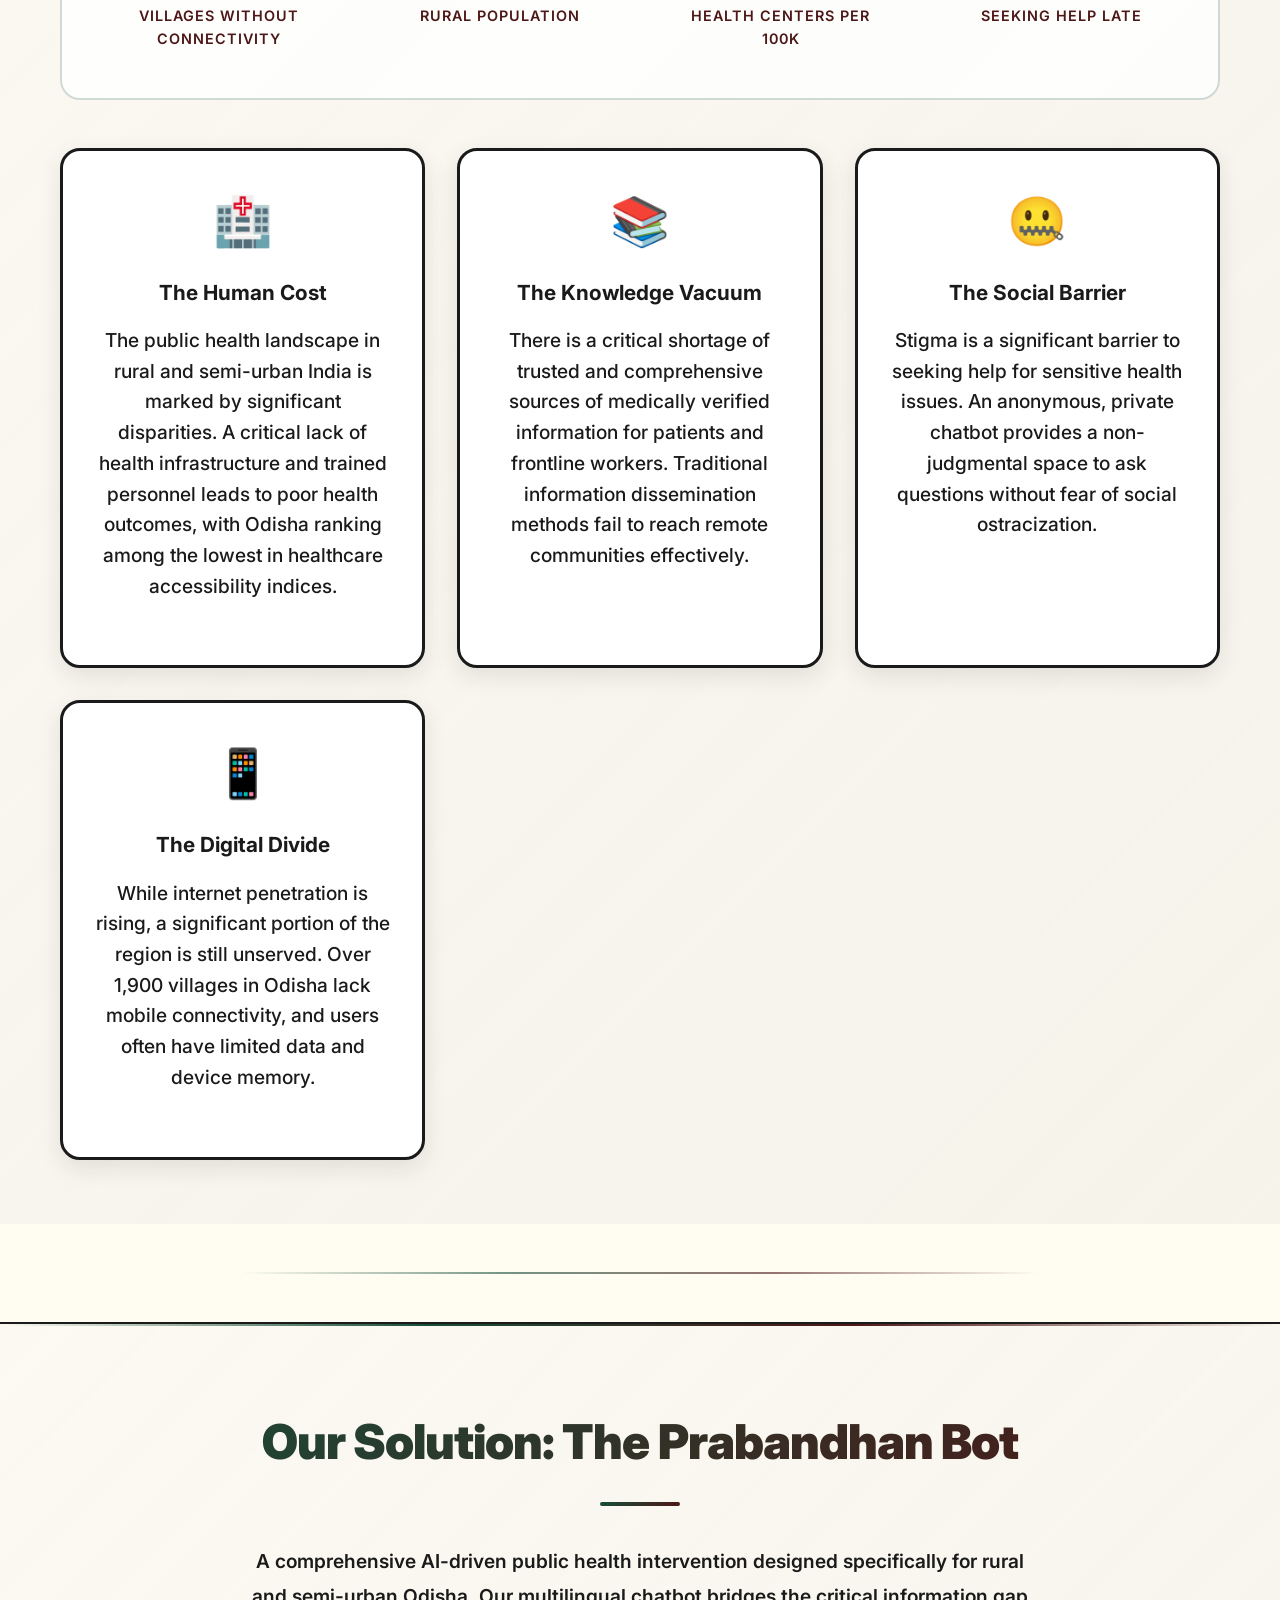
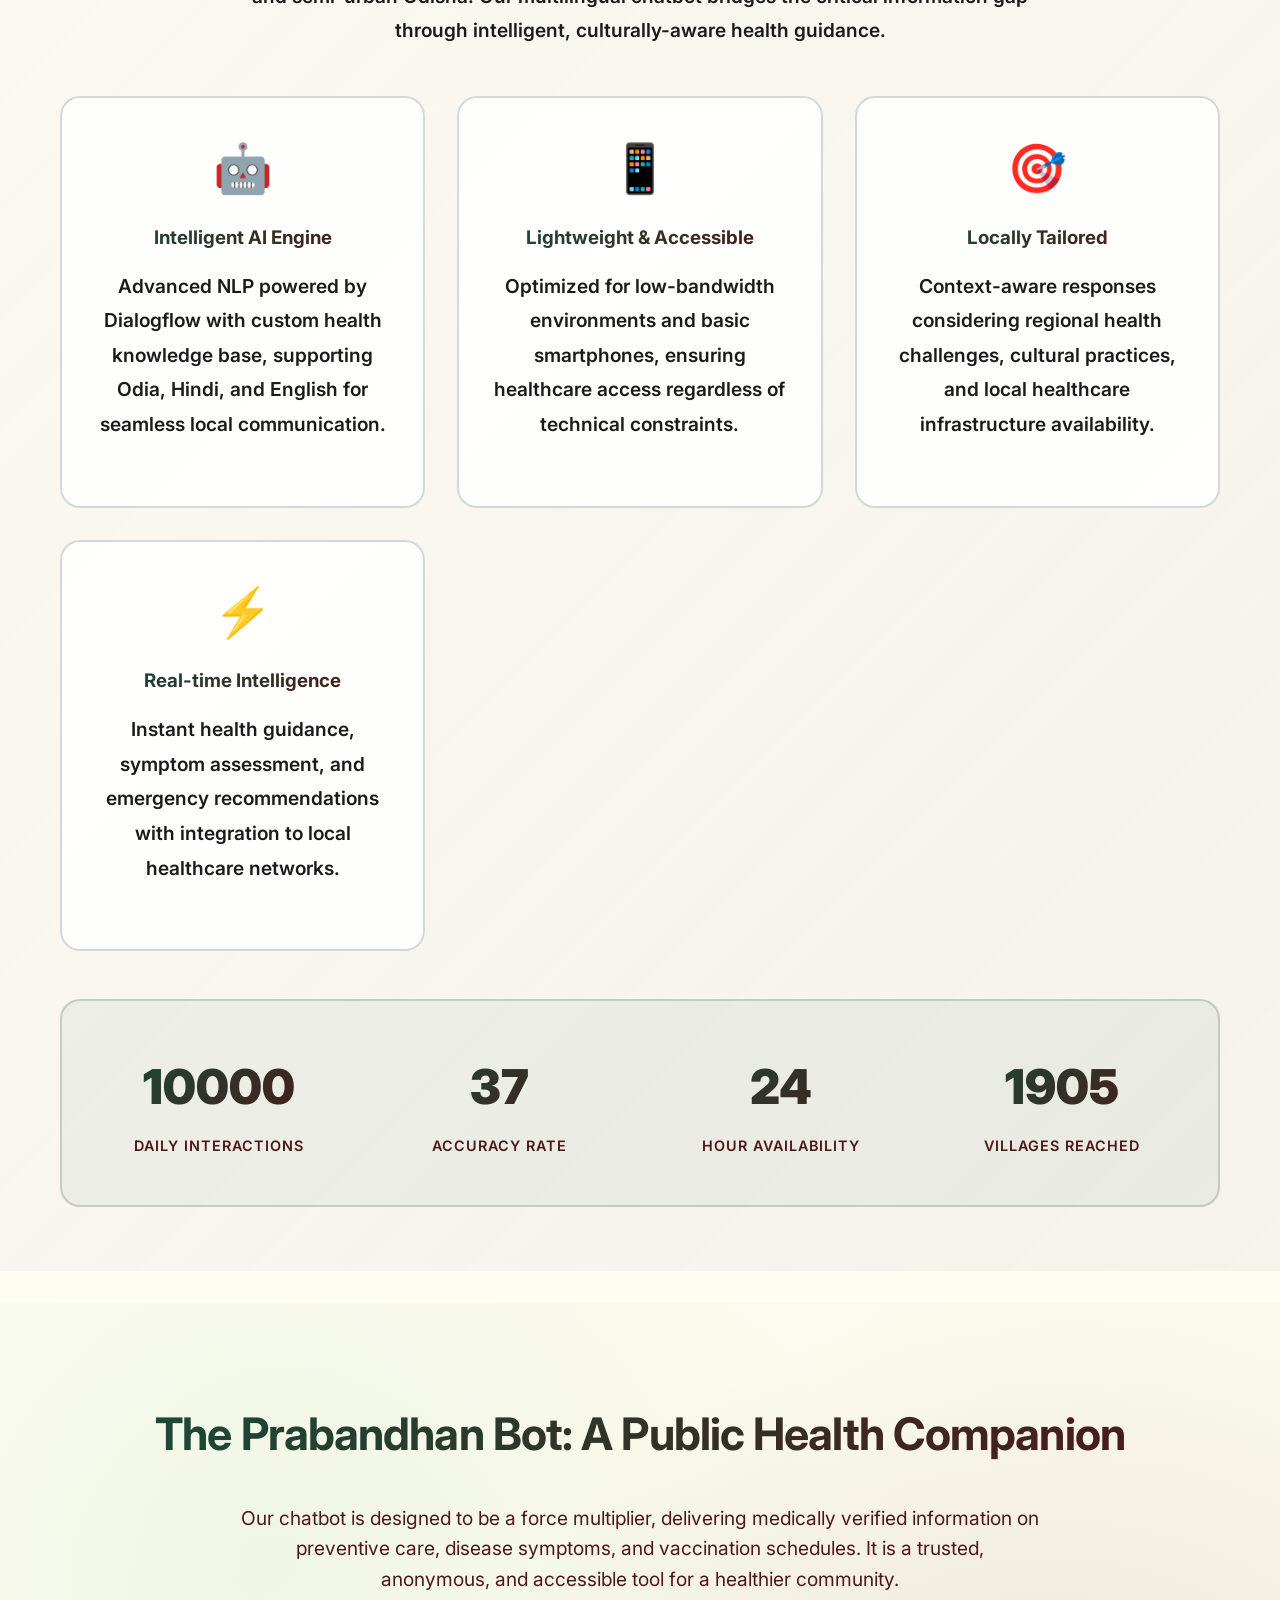
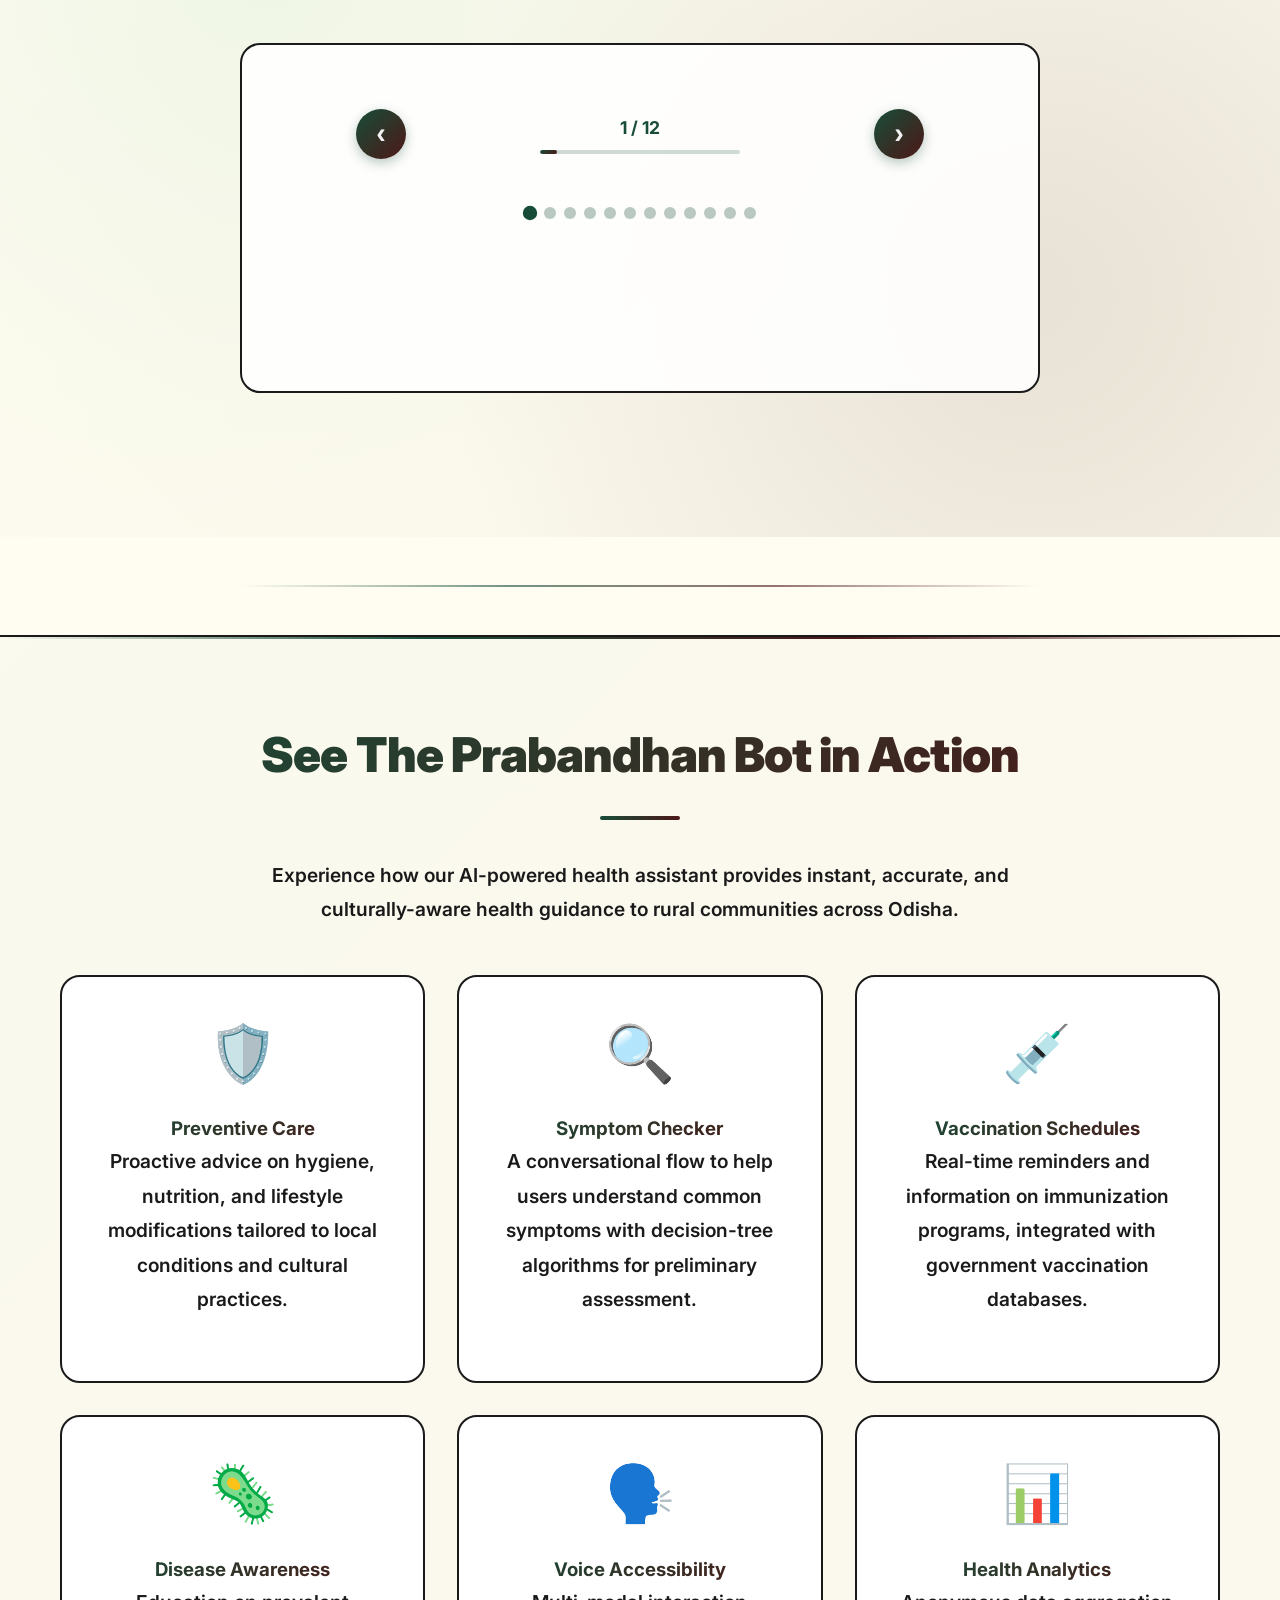
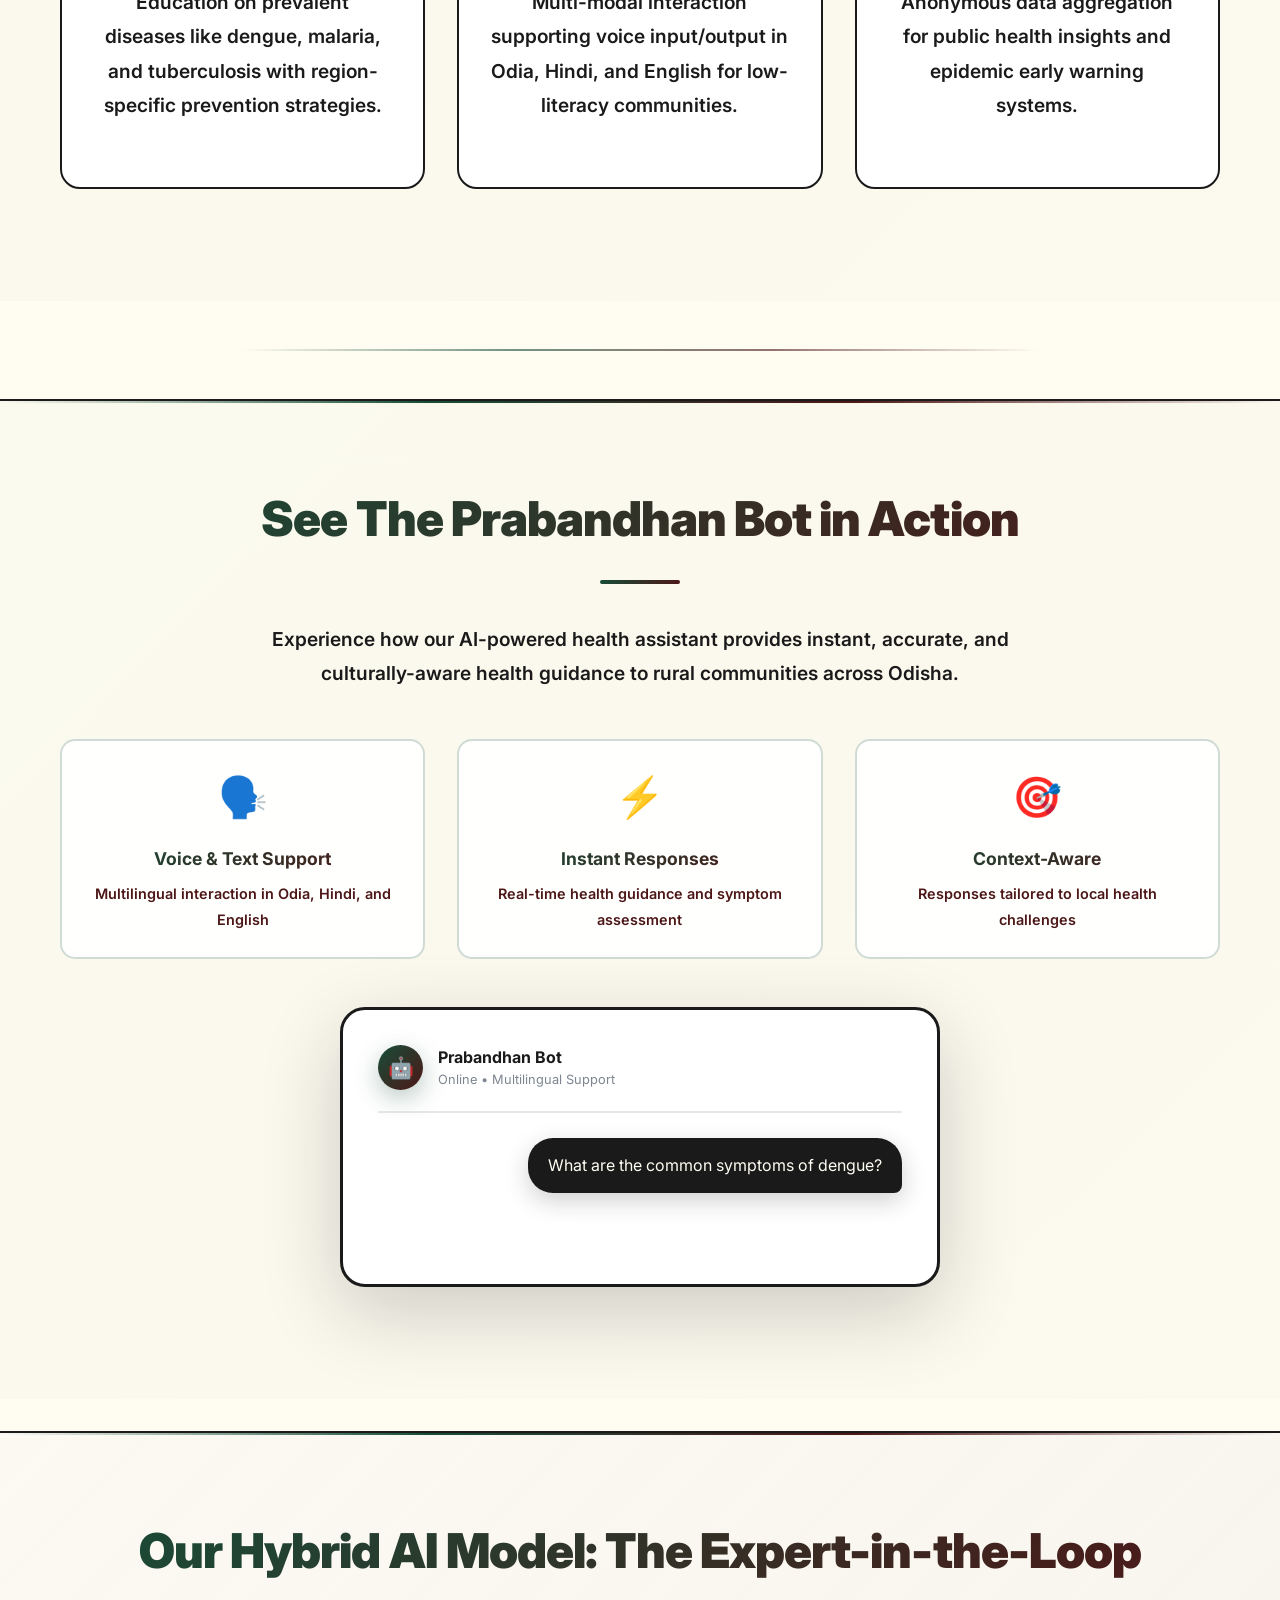
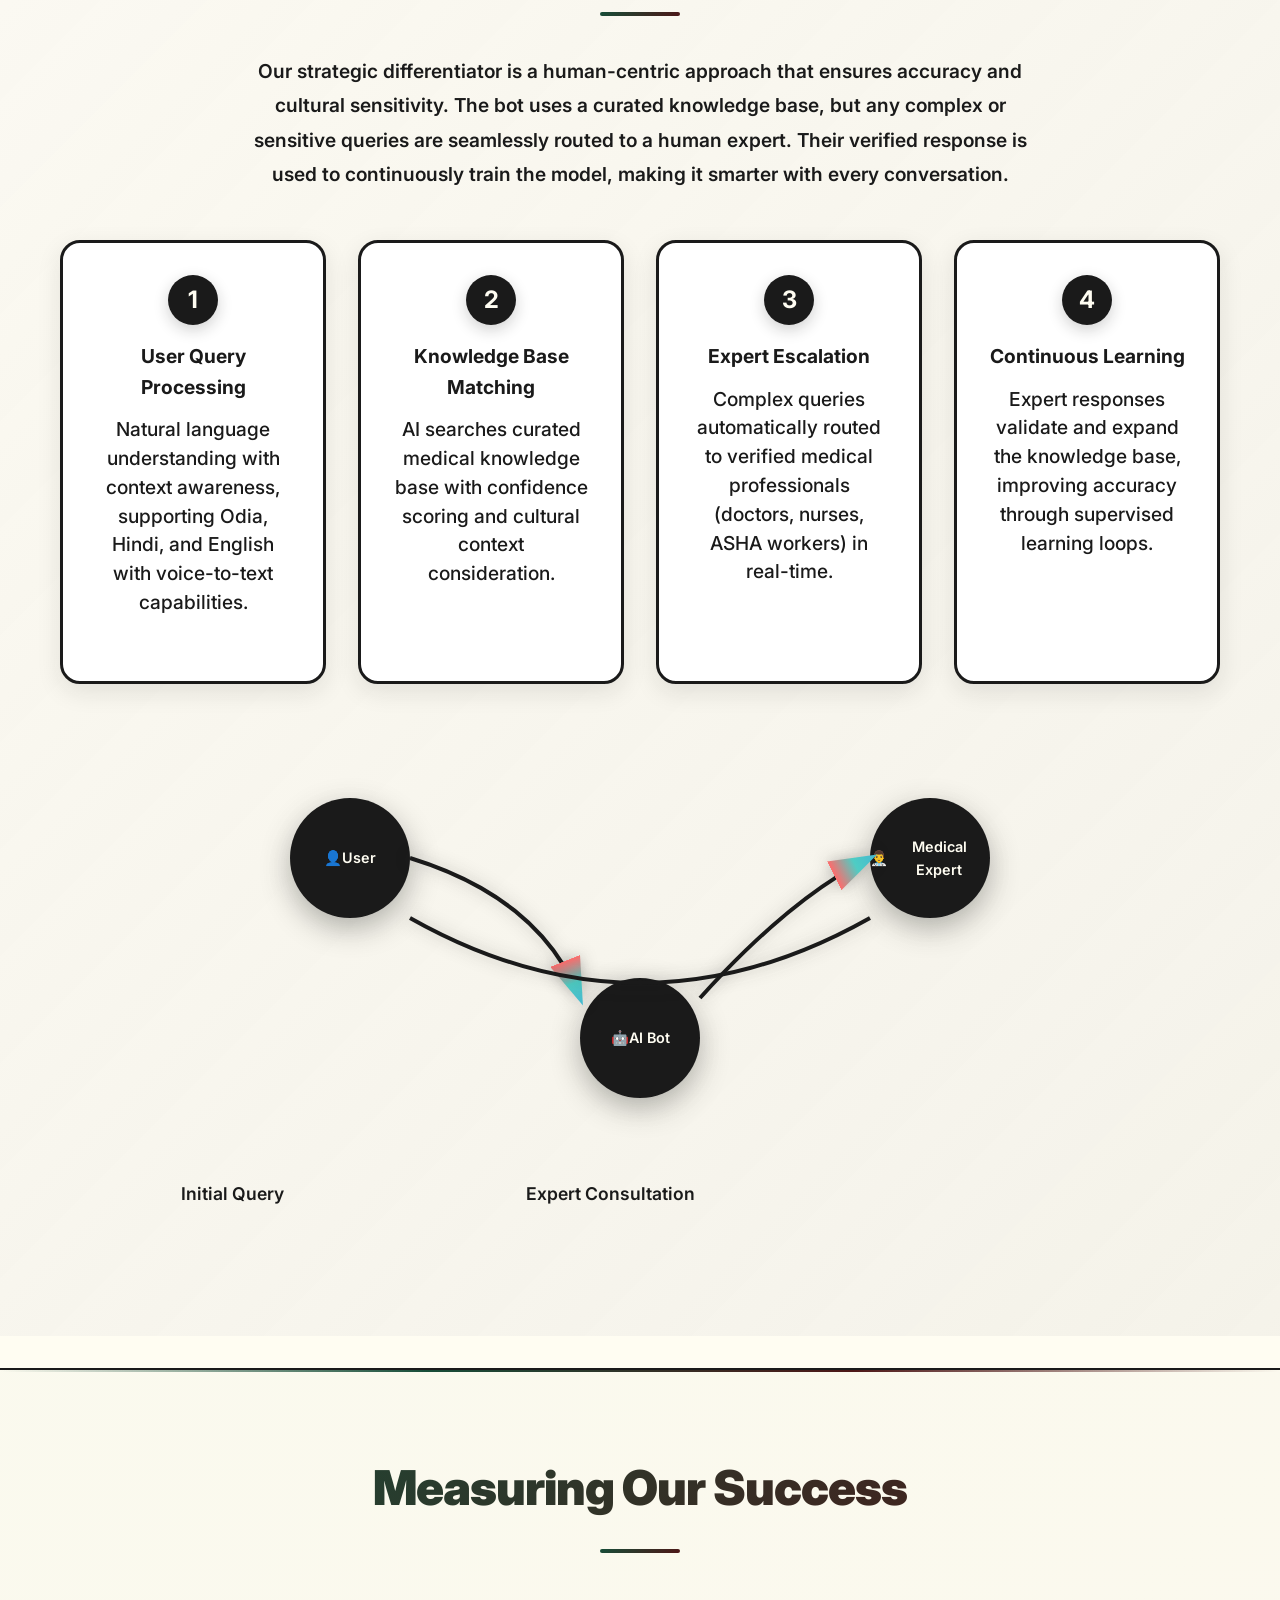
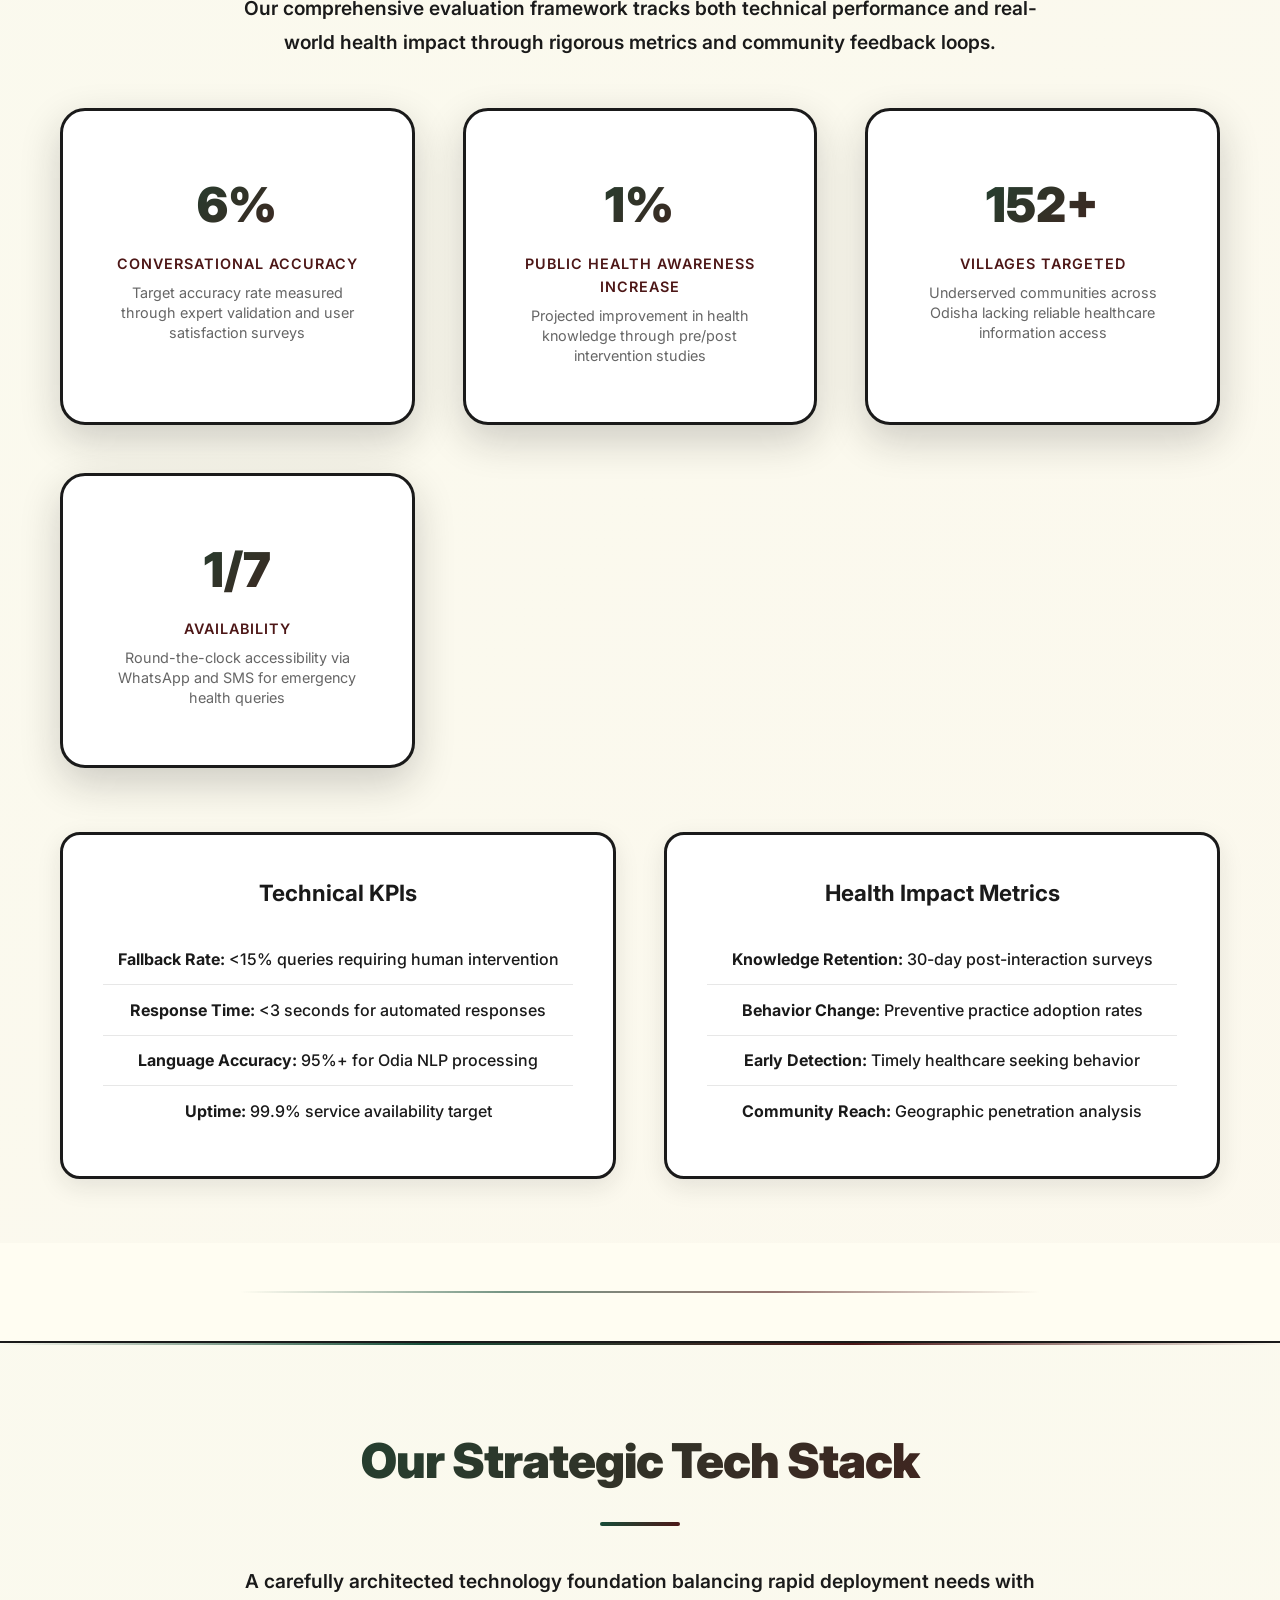
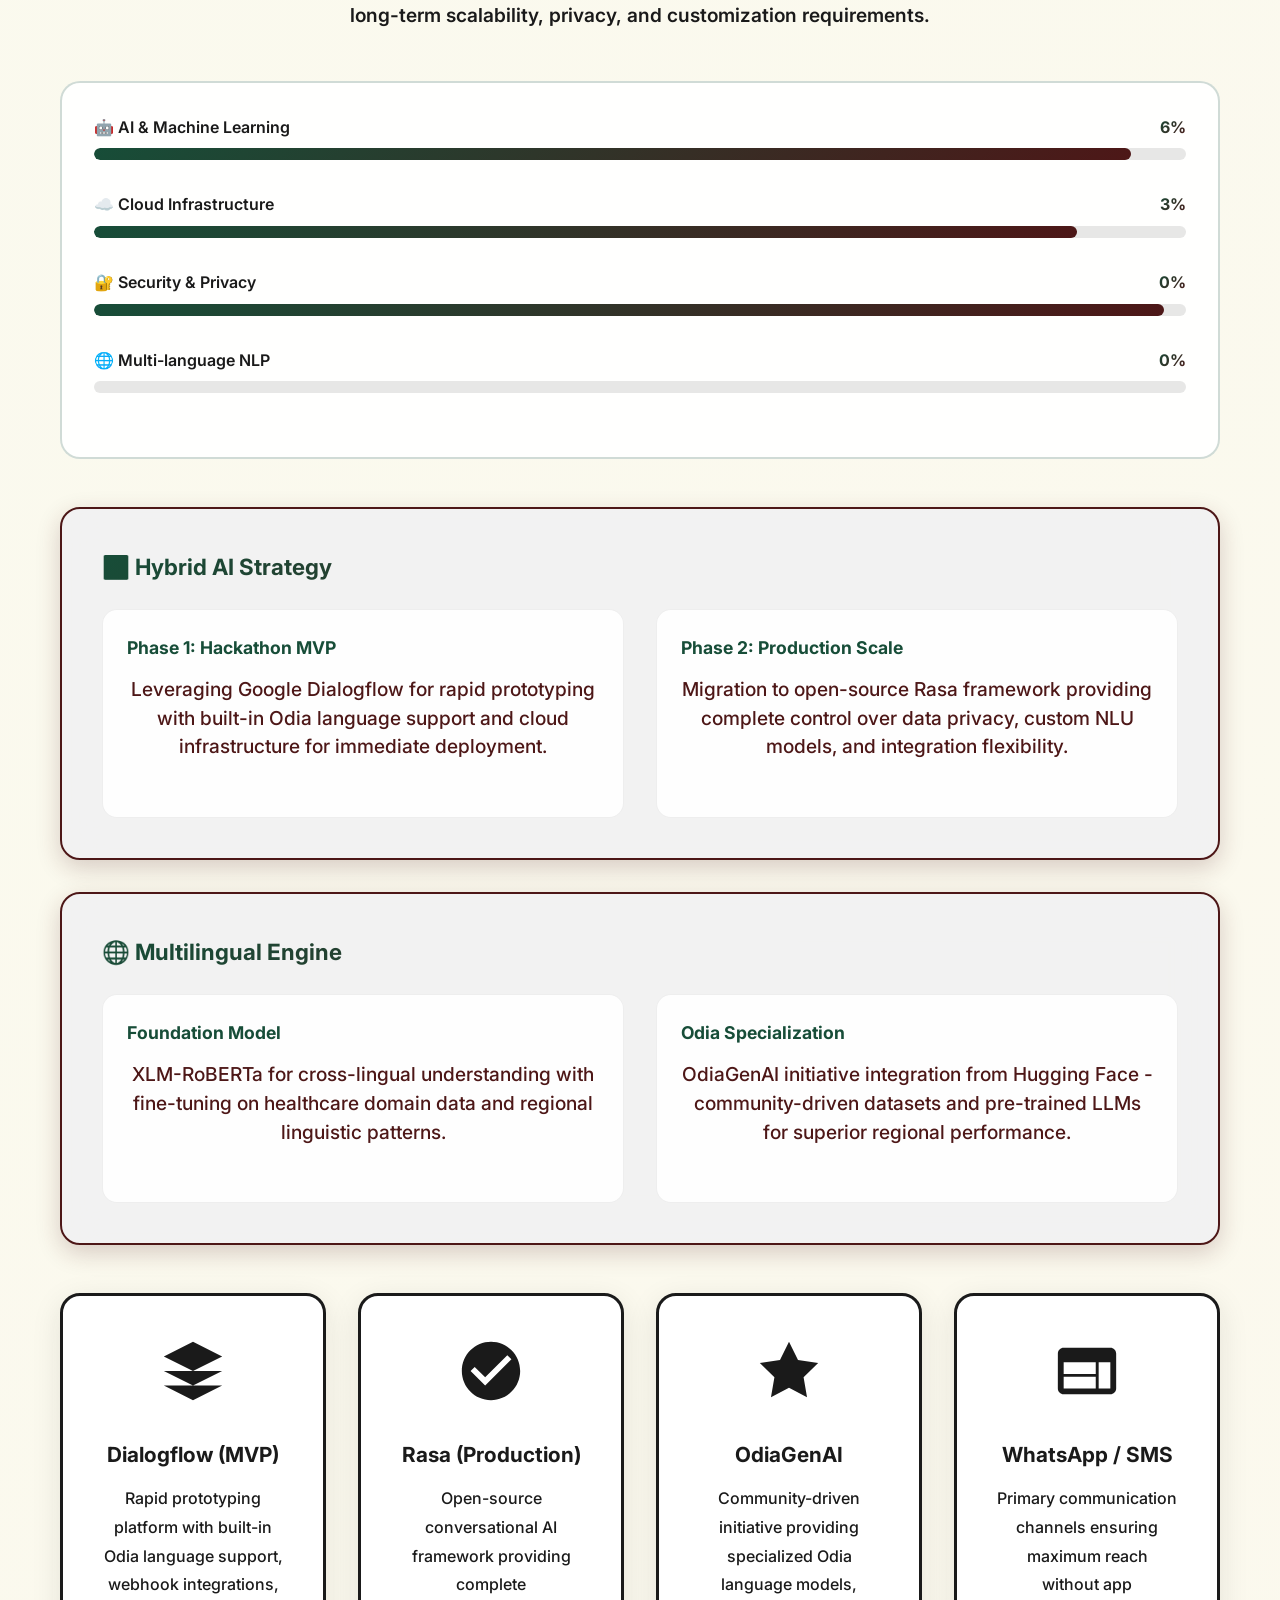
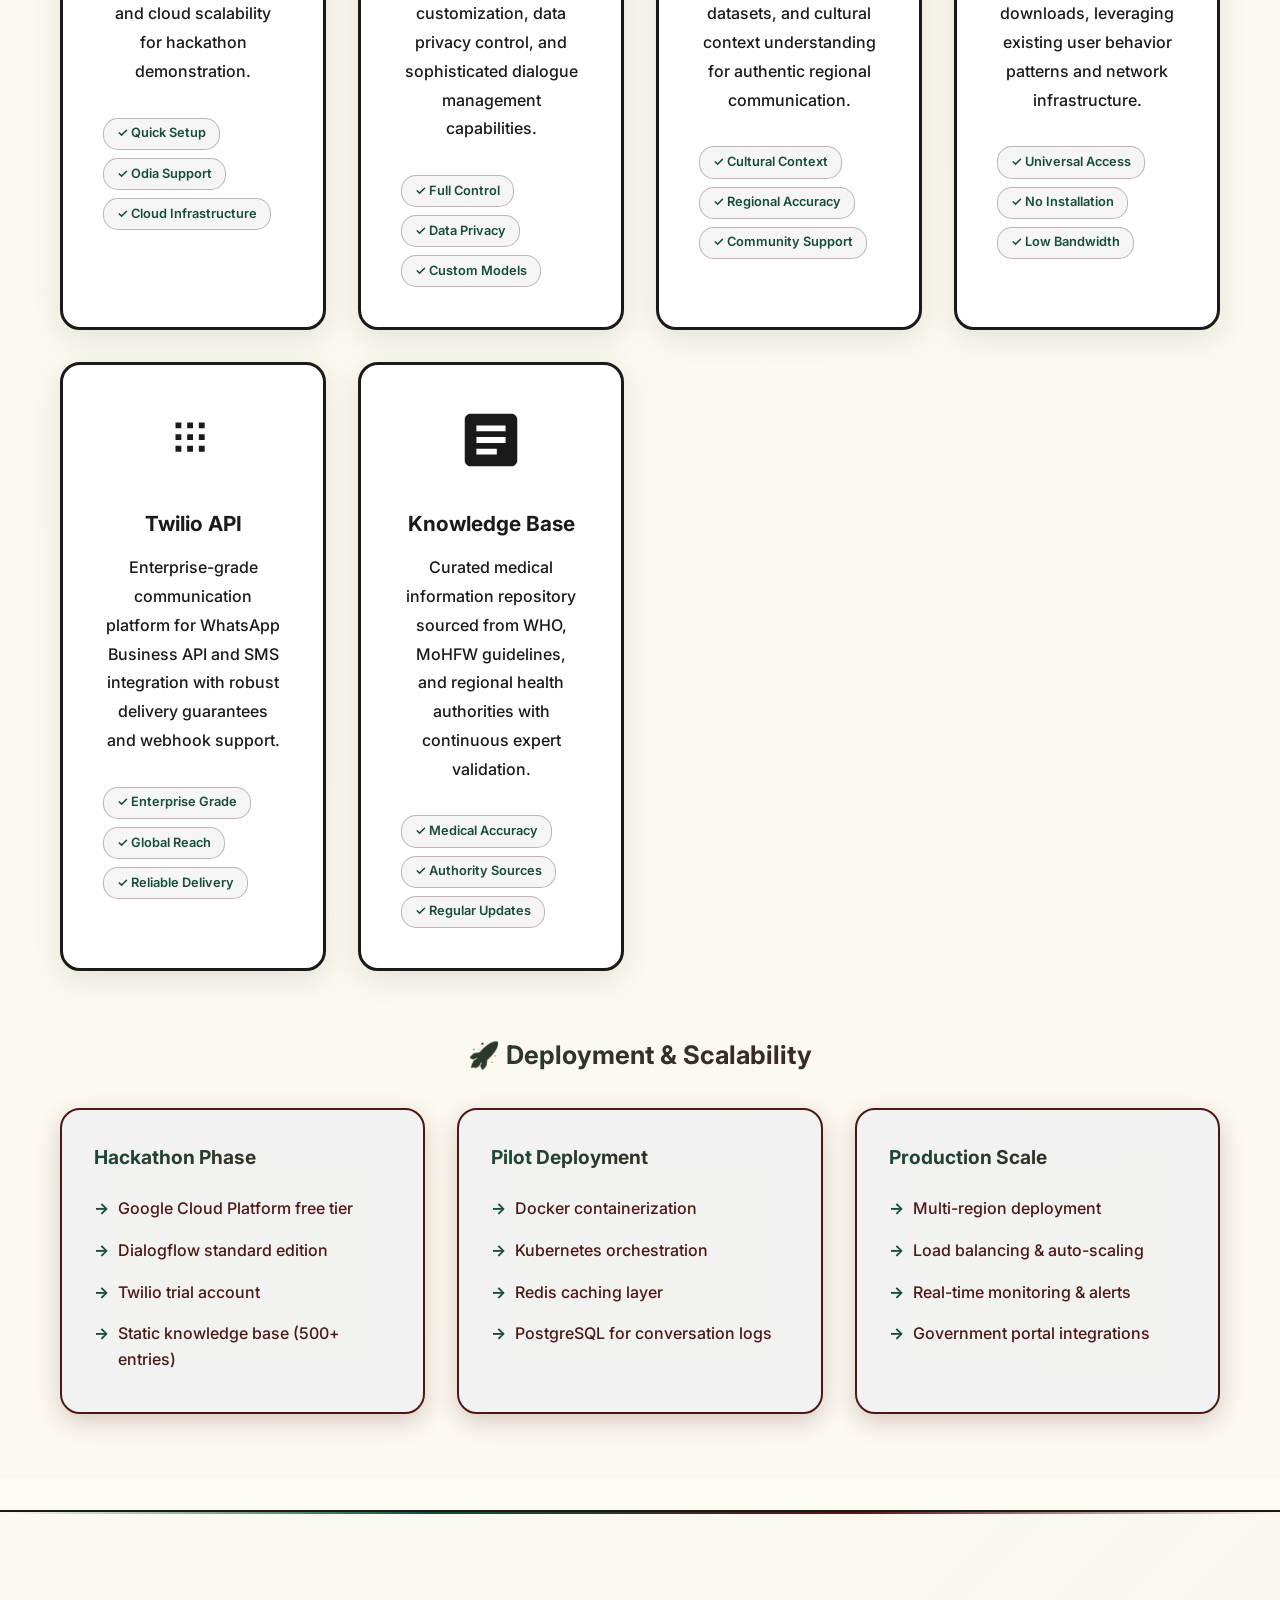
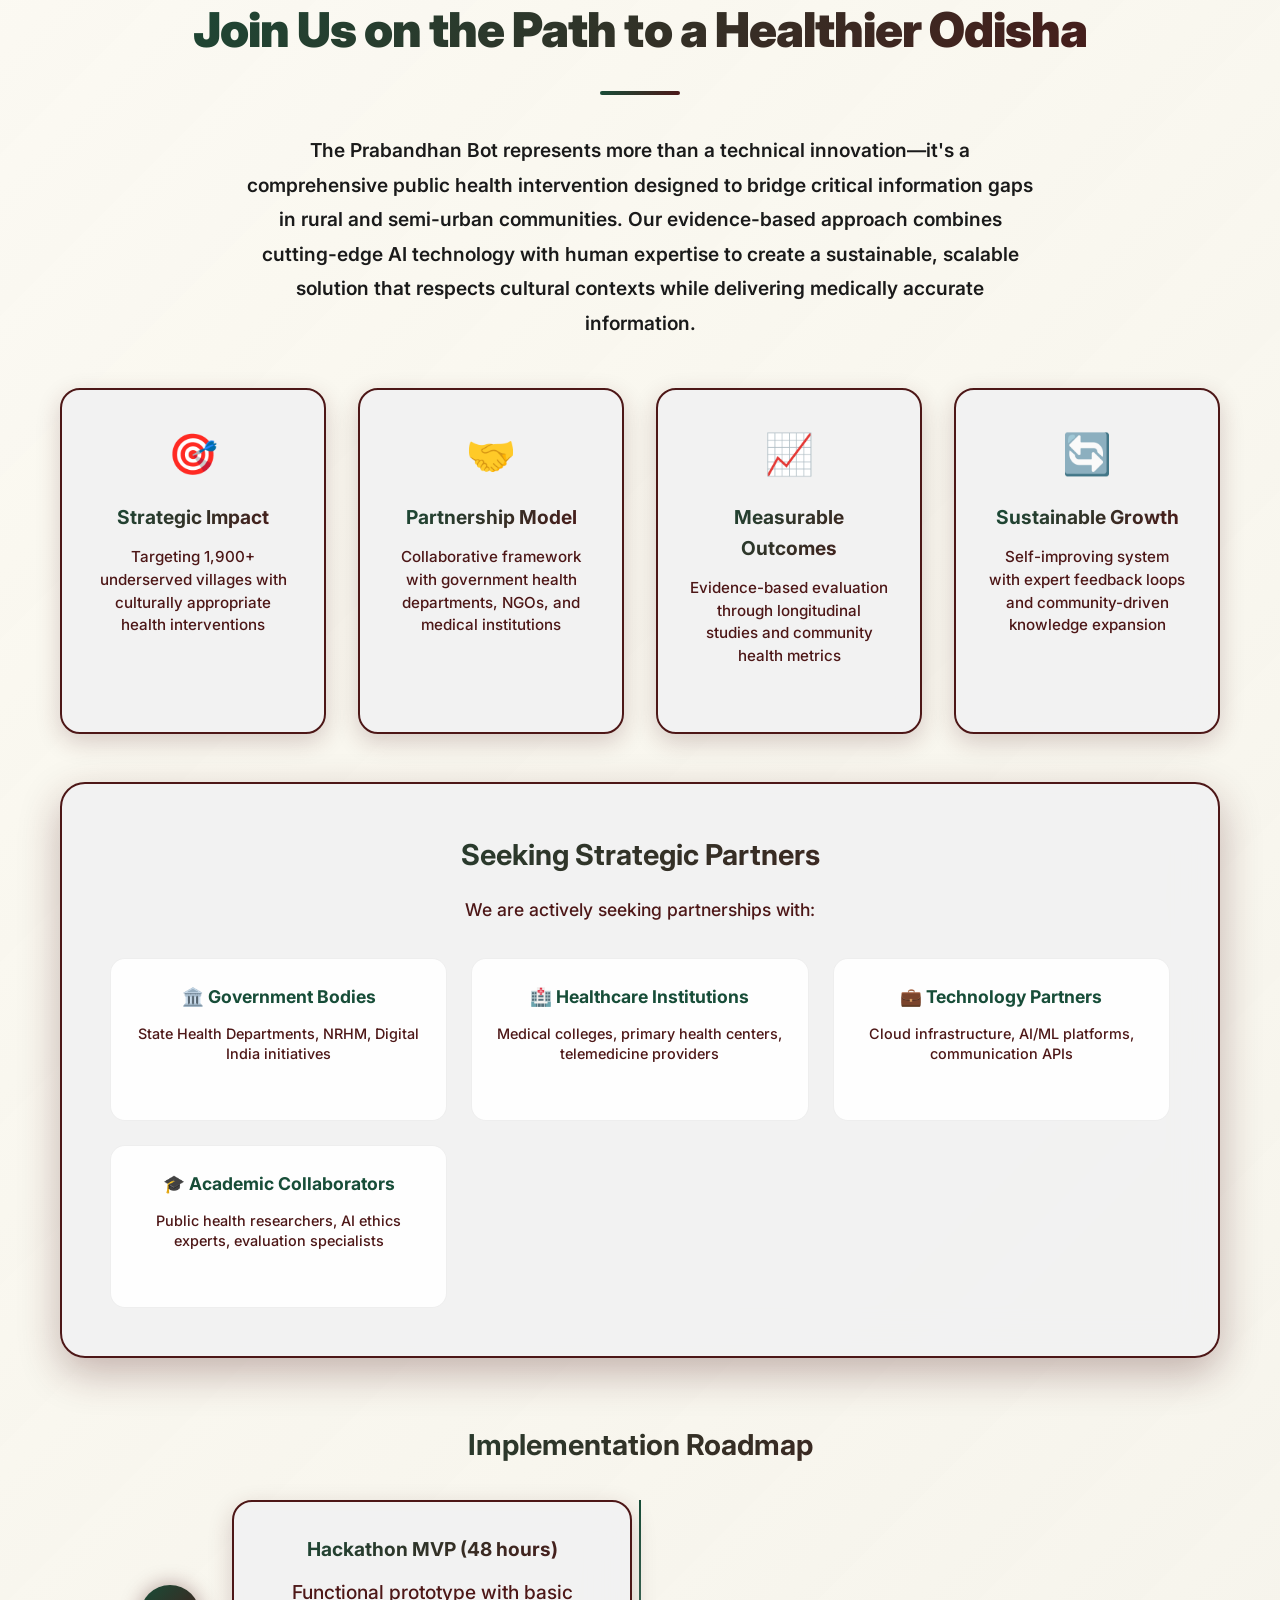
==== commit 6e34707b: "Fix mobile hero padding and remove duplicate CSS in contact form Co-authored-by: nbharath1306 <81911" ====
--- a/index.html
+++ b/index.html
@@ -7,12 +7,121 @@
     <link rel="preconnect" href="https://fonts.googleapis.com">
     <link rel="preconnect" href="https://fonts.gstatic.com" crossorigin>
     <link href="https://fonts.googleapis.com/css2?family=Inter:wght@300;400;500;600;700;800&display=swap" rel="stylesheet">
-    <link rel="stylesheet" href="css/base.css">
-    <link rel="stylesheet" href="css/responsive.css">
     
     <style>
-        /* Page-specific styles for index.html */
-        
+        * {
+            margin: 0;
+            padding: 0;
+            box-sizing: border-box;
+        }
+
+        html {
+            scroll-behavior: smooth;
+            overflow-x: hidden;
+        }
+
+        body {
+            font-family: 'Inter', sans-serif;
+            background: #FFFDF2;
+            color: #1a1a1a;
+            line-height: 1.6;
+            overflow-x: hidden;
+            position: relative;
+            width: 100%;
+            max-width: 100%;
+        }
+
+        body::before {
+            content: '';
+            position: fixed;
+            top: 0;
+            left: 0;
+            width: 100%;
+            height: 100%;
+            background: linear-gradient(135deg, rgba(26, 26, 26, 0.02) 0%, rgba(26, 26, 26, 0.01) 50%, rgba(26, 26, 26, 0.02) 100%);
+            z-index: -1;
+            pointer-events: none;
+        }
+
+        .container {
+            max-width: 1200px;
+            margin: 0 auto;
+            padding: 0 20px;
+        }
+
+        /* Header */
+        .header {
+            position: fixed;
+            top: 0;
+            left: 0;
+            width: 100%;
+            background: rgba(255, 253, 242, 0.98);
+            backdrop-filter: blur(20px);
+            z-index: 1000;
+            padding: 1rem 0;
+            border-bottom: 2px solid #1a1a1a;
+            box-shadow: 0 4px 20px rgba(26, 26, 26, 0.1);
+        }
+
+        .header-content {
+            display: flex;
+            align-items: center;
+            justify-content: space-between;
+            max-width: 1200px;
+            margin: 0 auto;
+            padding: 0 20px;
+        }
+
+        .logo {
+            display: flex;
+            align-items: center;
+            gap: 1rem;
+            cursor: pointer;
+            transition: transform 0.3s ease;
+            text-decoration: none;
+        }
+
+        .logo:hover {
+            transform: scale(1.05);
+        }
+
+        .logo img {
+            height: 65px;
+            width: auto;
+        }
+
+        .logo-text {
+            font-size: 1.8rem;
+            font-weight: 700;
+            background: linear-gradient(135deg, #174D38, #4D1717);
+            -webkit-background-clip: text;
+            -webkit-text-fill-color: transparent;
+            background-clip: text;
+        }
+
+        .nav-links {
+            display: flex;
+            gap: 2rem;
+            list-style: none;
+        }
+
+        .nav-links a {
+            color: #1a1a1a;
+            text-decoration: none;
+            font-weight: 700;
+            transition: all 0.3s ease;
+            padding: 0.8rem 1.5rem;
+            border-radius: 8px;
+            border: 2px solid transparent;
+        }
+
+        .nav-links a:hover {
+            background: linear-gradient(135deg, #174D38, #4D1717);
+            color: #F2F2F2;
+            border: 2px solid #174D38;
+            transform: translateY(-2px);
+        }
+
         /* Hero Section */
         .hero {
             height: 100vh;
@@ -2446,8 +2555,8 @@
             .hero {
                 padding: 80px 0 40px !important;
                 text-align: center !important;
-                min-height: 100vh !important;
-                height: 100vh !important;
+                min-height: calc(100vh - 120px) !important;
+                height: auto !important;
                 display: flex !important;
                 align-items: center !important;
                 justify-content: center !important;
@@ -2466,6 +2575,28 @@
                 max-width: 95% !important;
                 margin: 0 auto 2rem !important;
                 padding: 0 5px !important;
+            }
+
+            .hero-stats {
+                position: static !important;
+                margin: 2rem auto 0 !important;
+                flex-direction: column !important;
+                gap: 1rem !important;
+                width: 100% !important;
+                max-width: 300px !important;
+            }
+
+            .hero-stat {
+                padding: 0.8rem 1rem !important;
+                margin: 0 !important;
+            }
+
+            .hero-stat-number {
+                font-size: 1.4rem !important;
+            }
+
+            .hero-stat-label {
+                font-size: 0.8rem !important;
             }
 
             .cta-button {
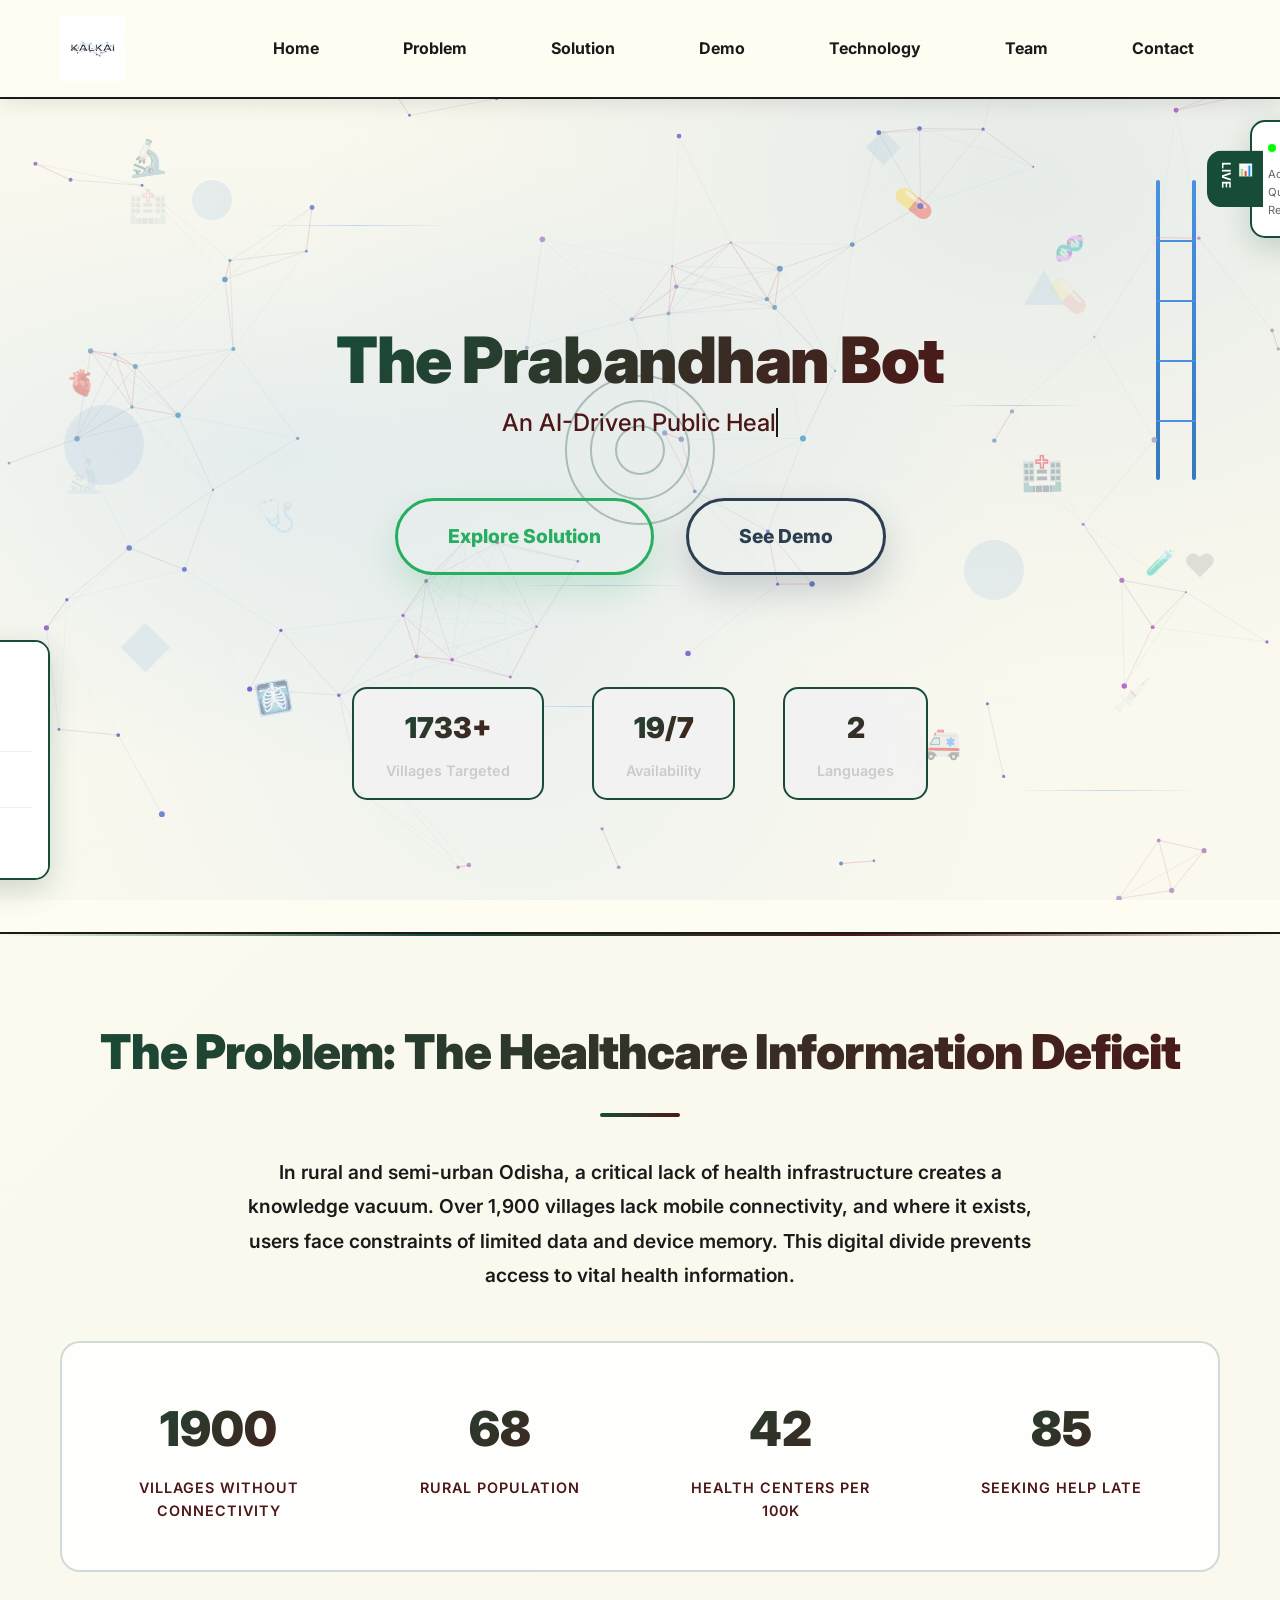
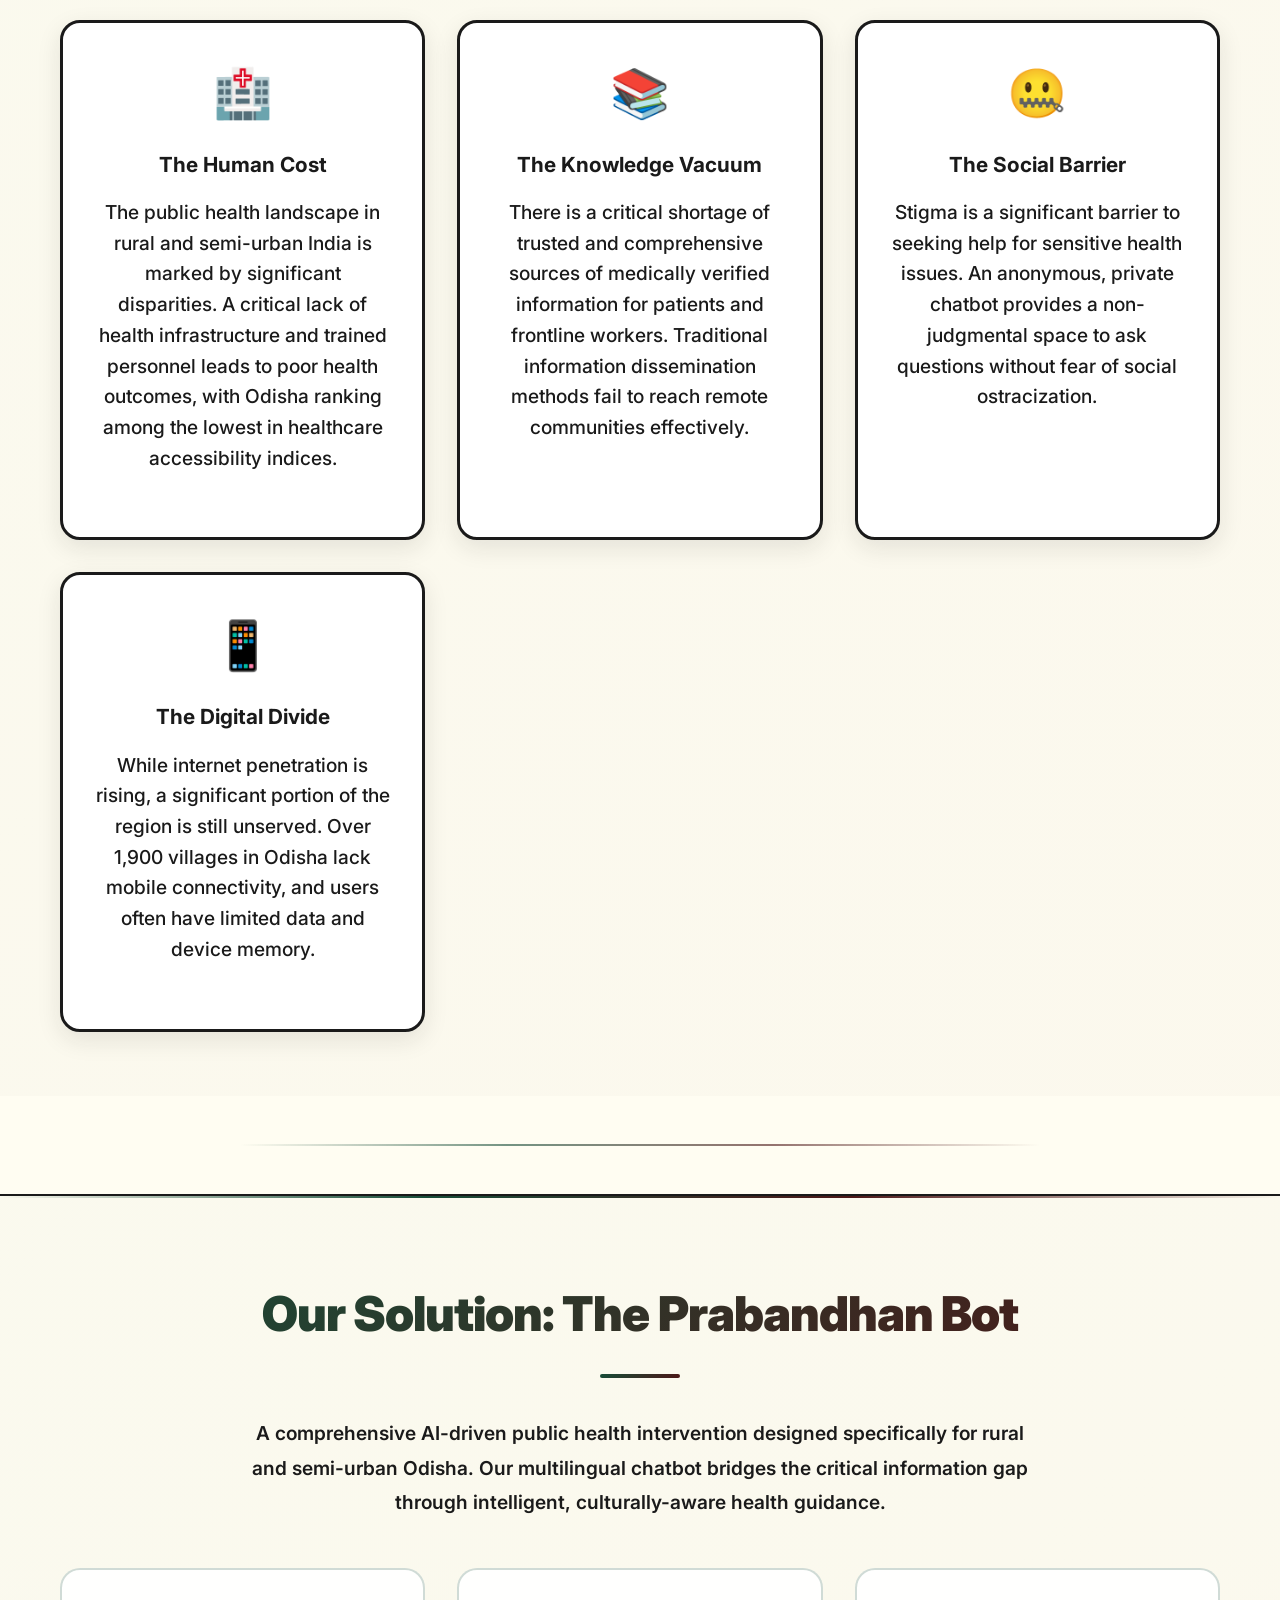
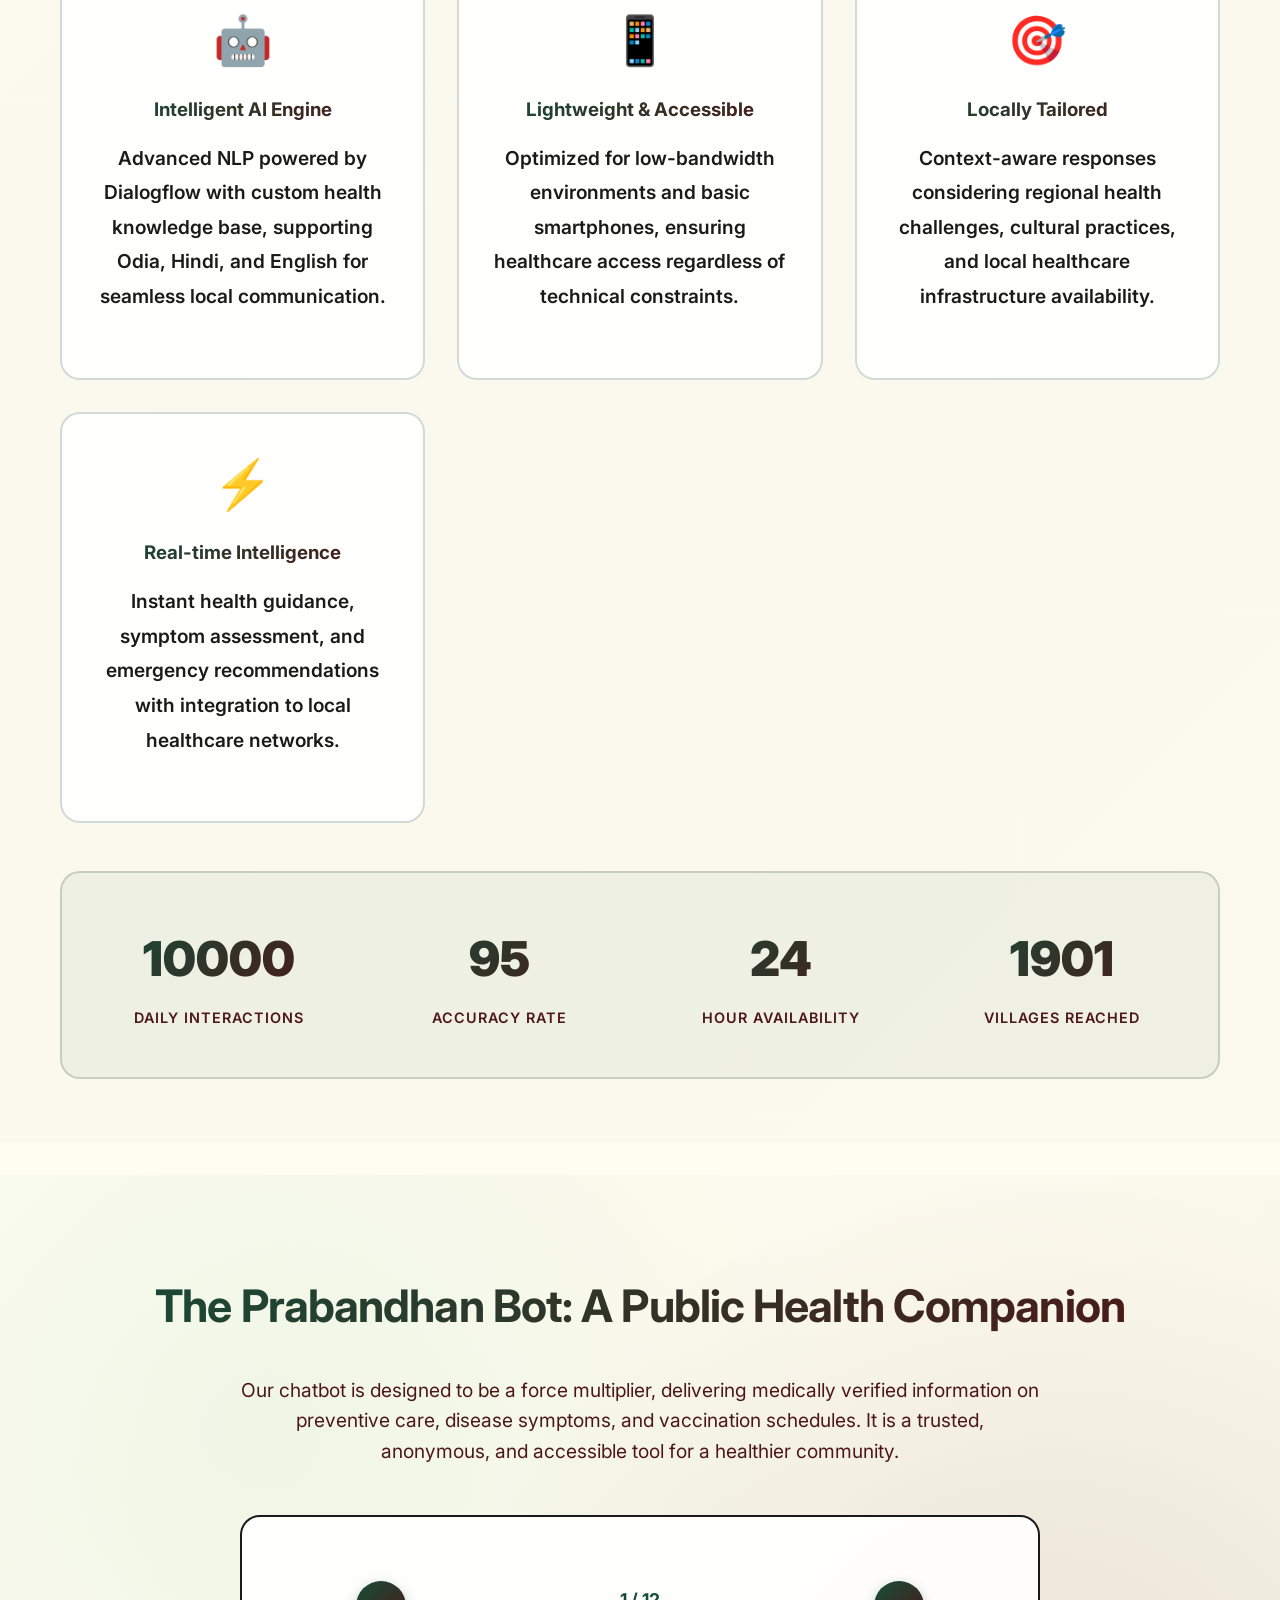
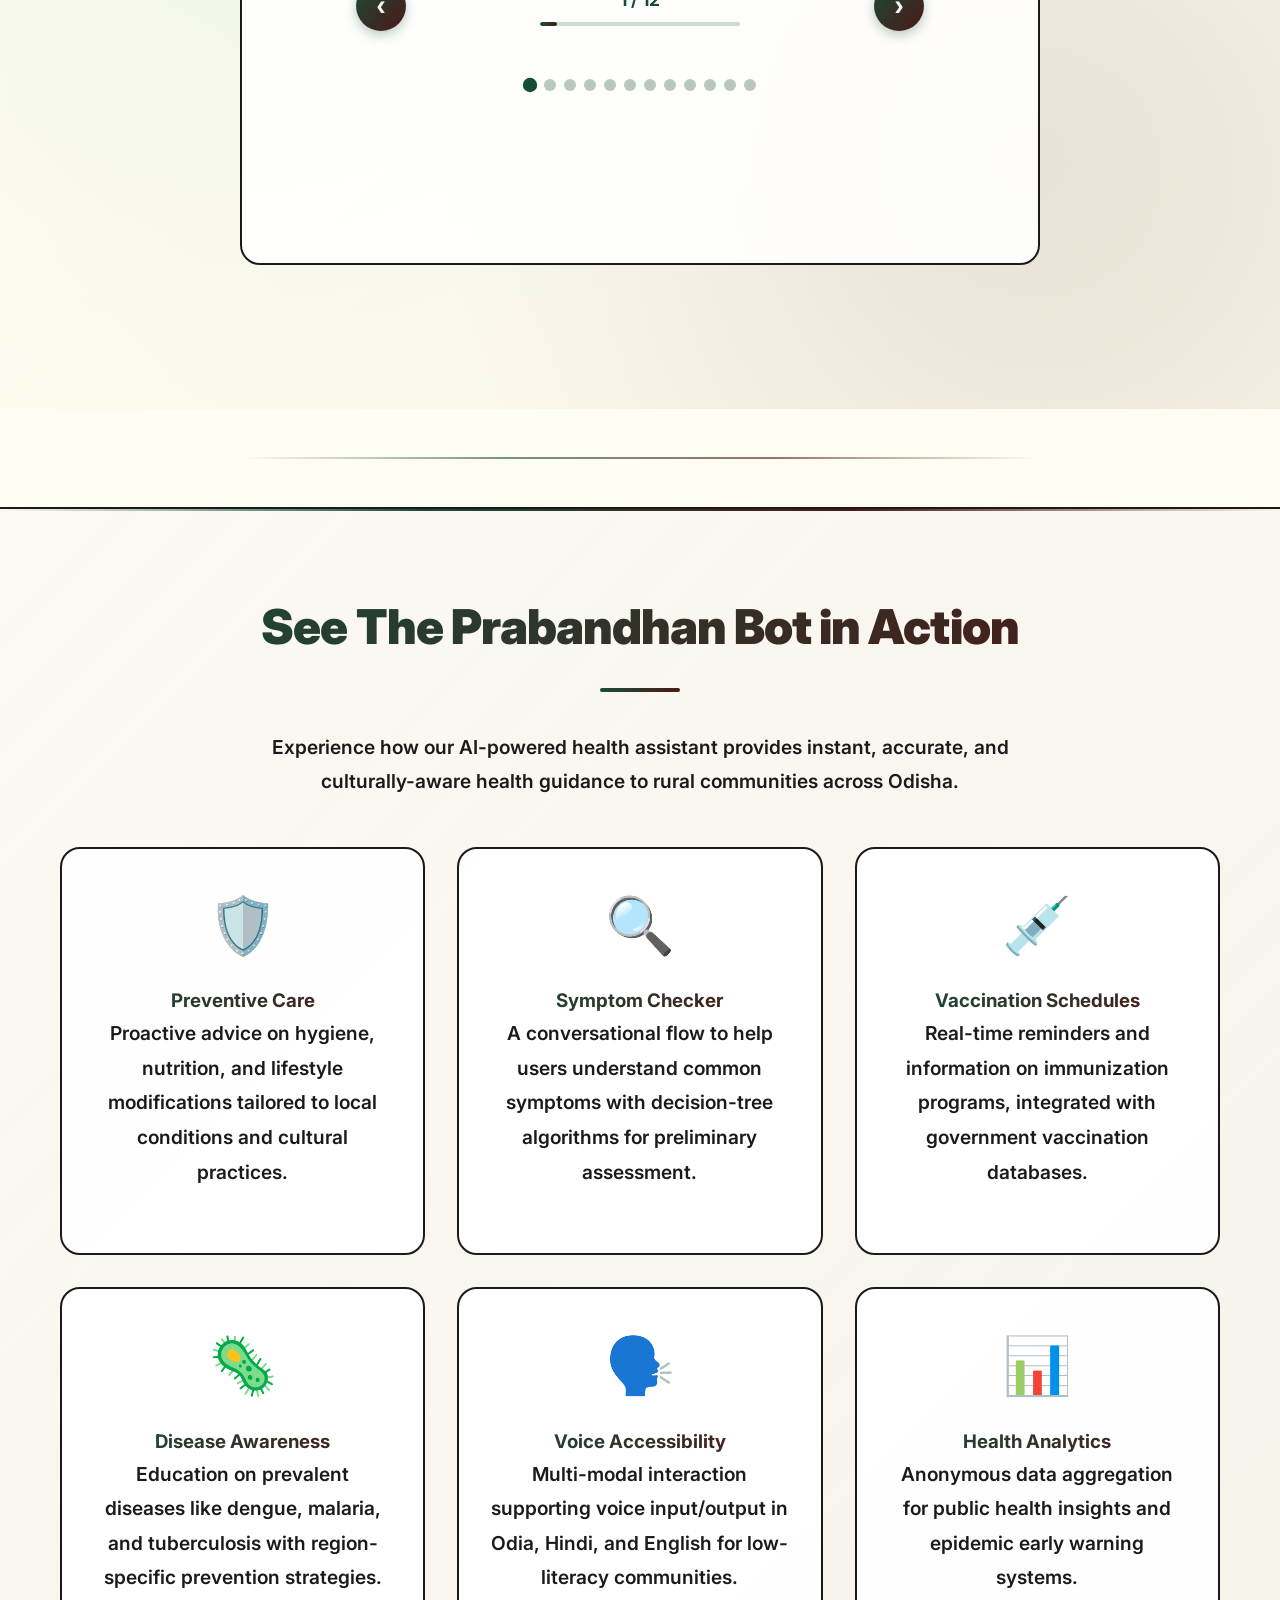
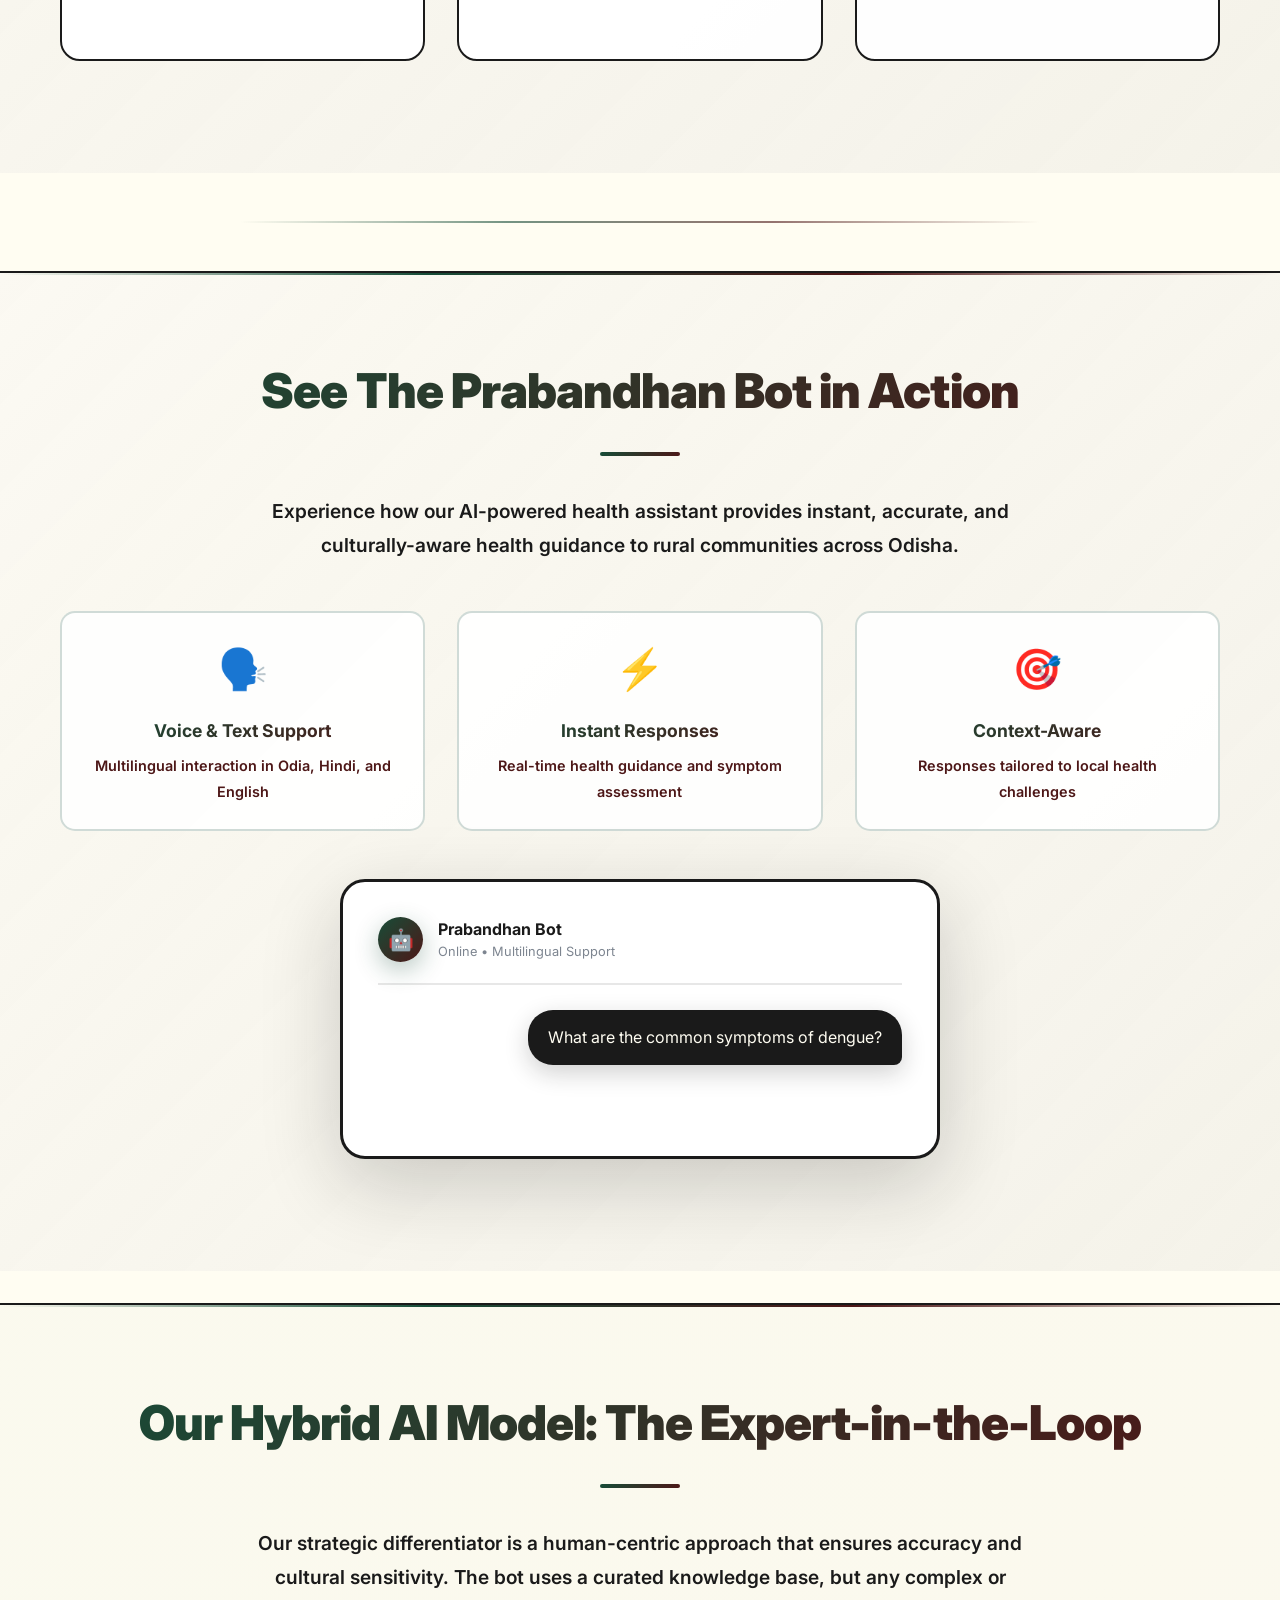
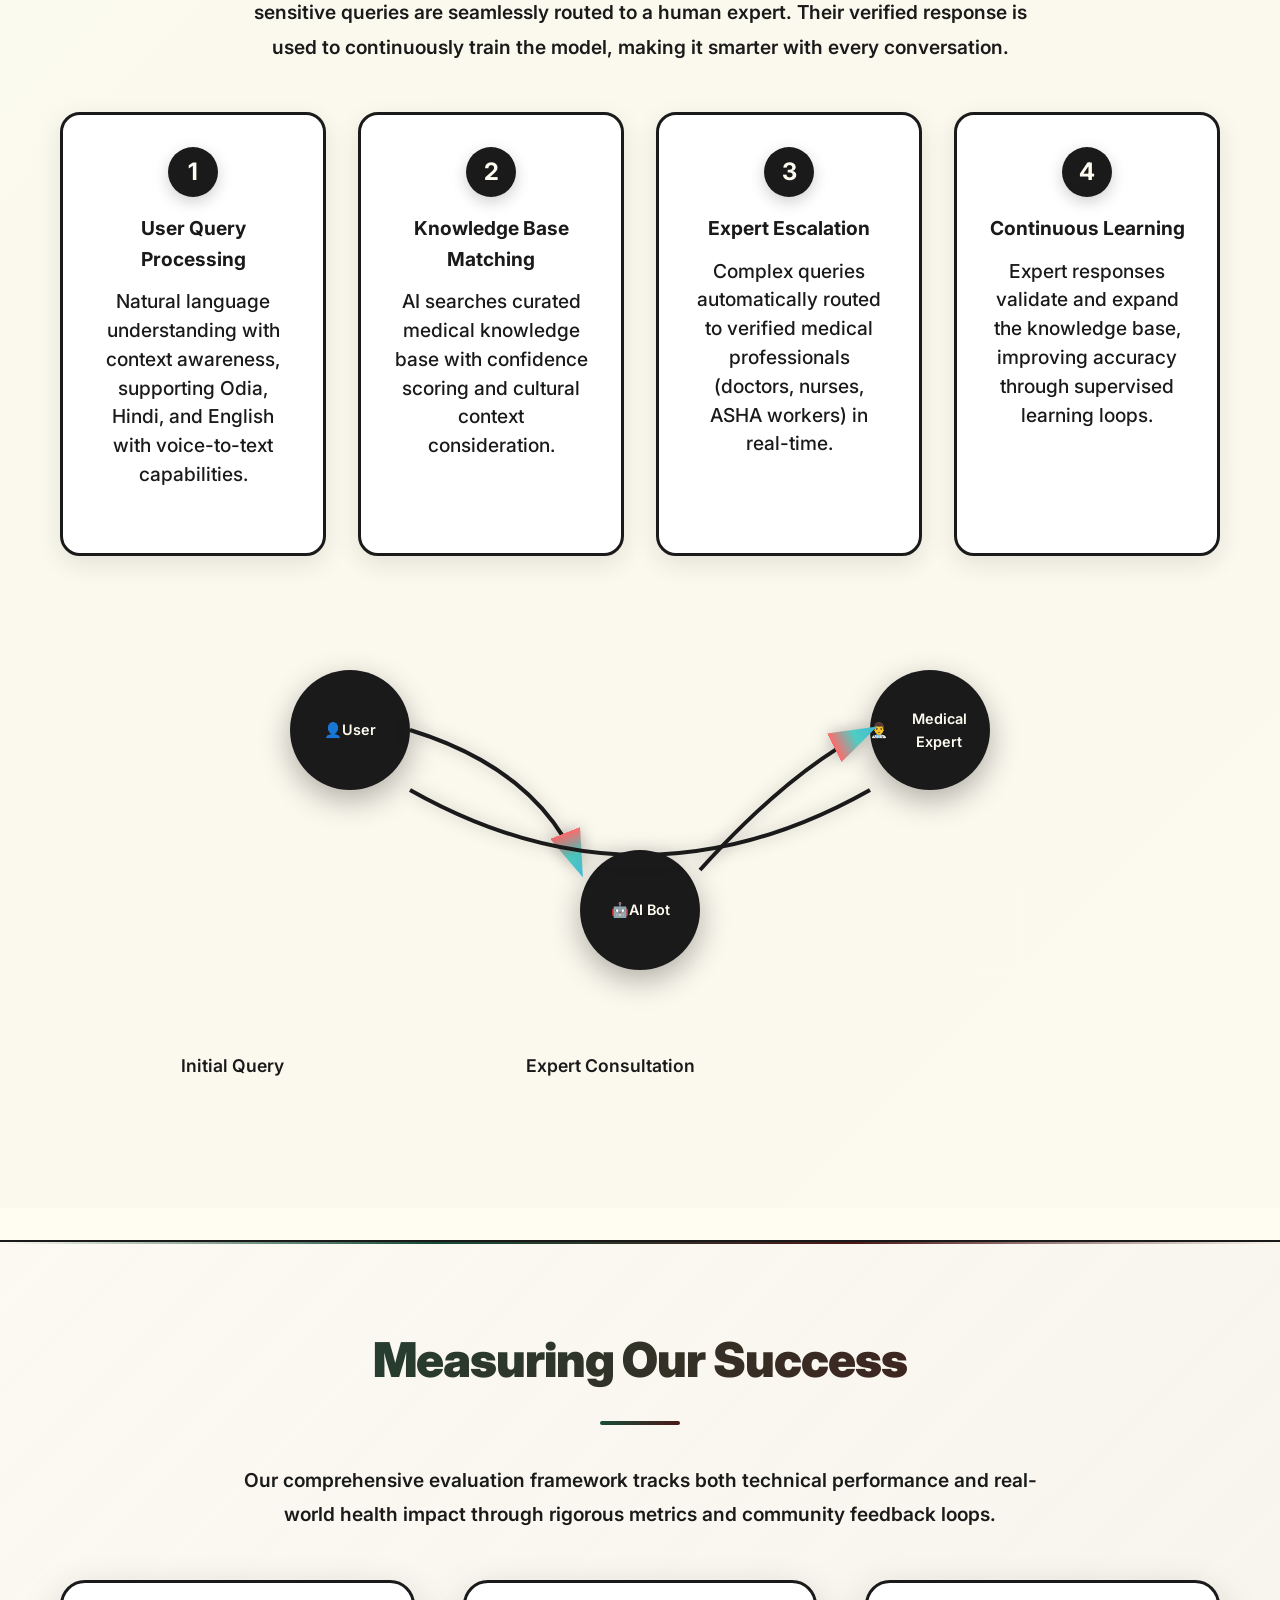
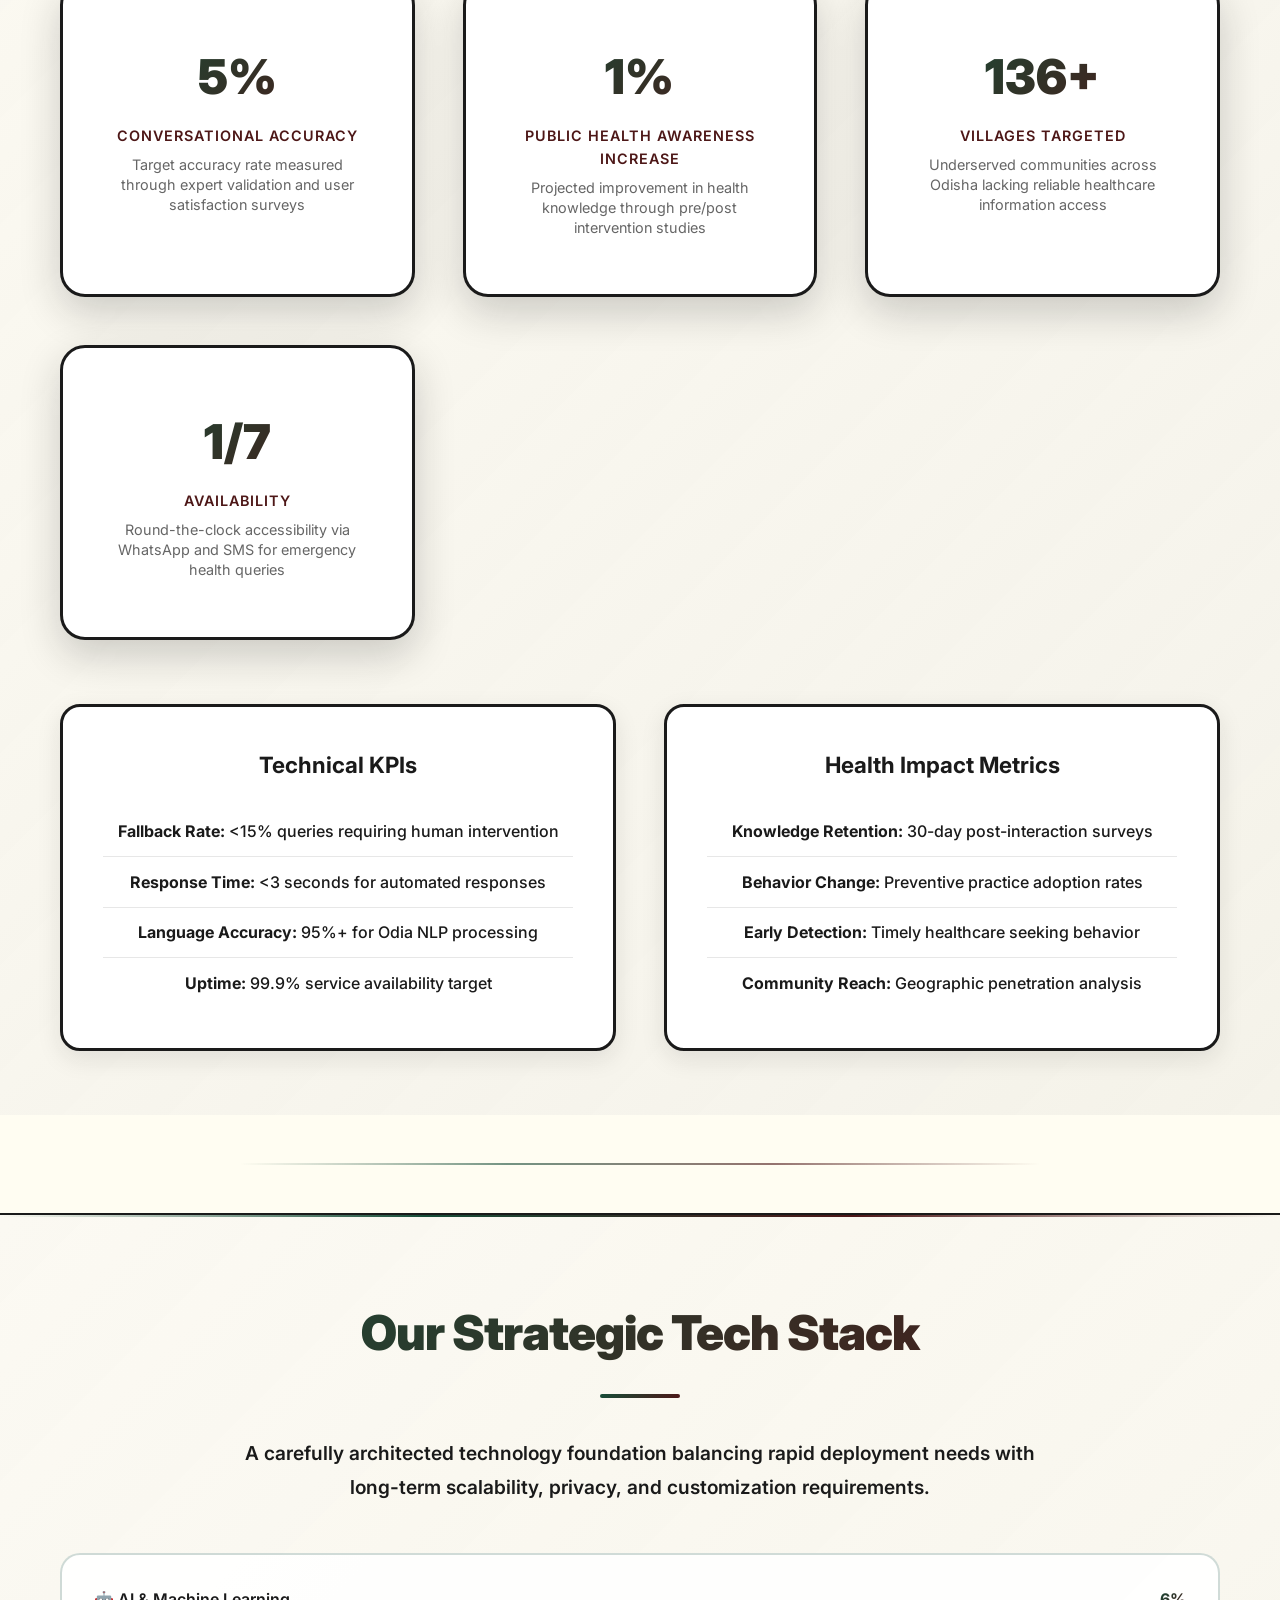
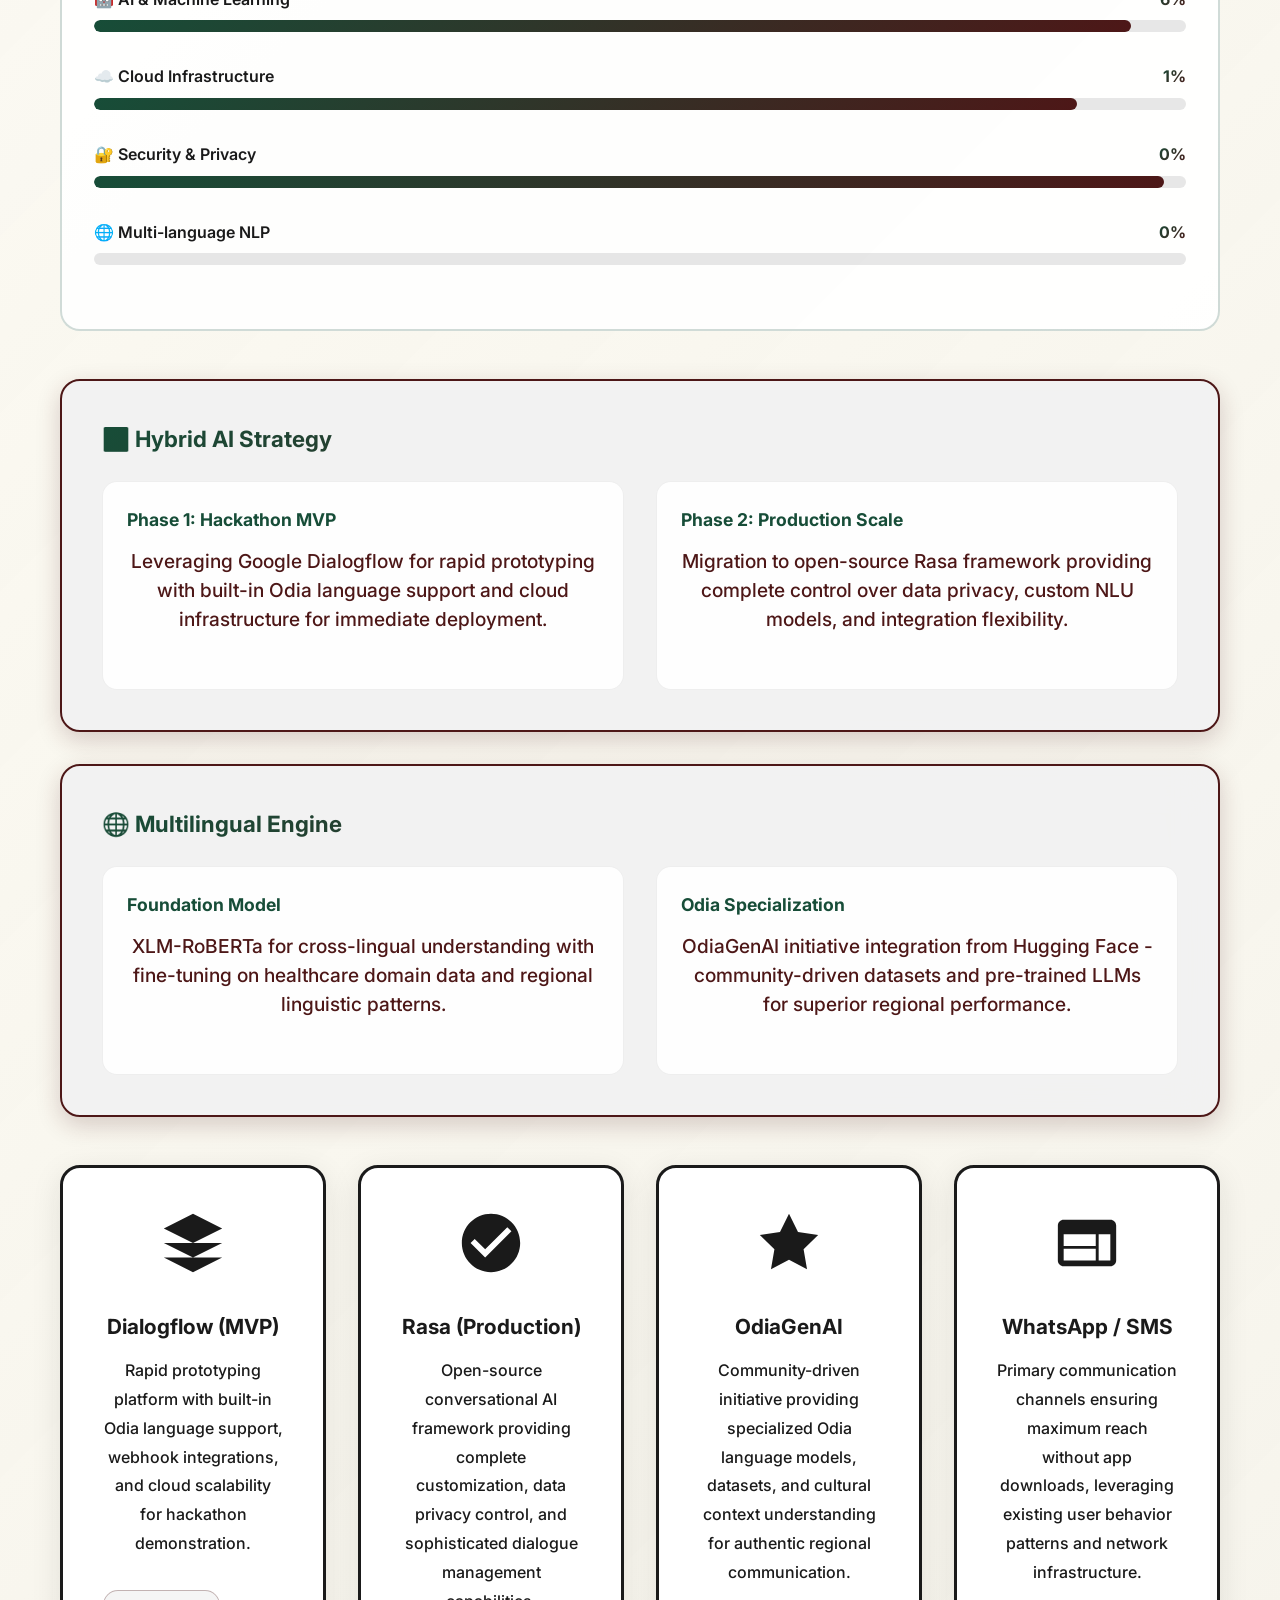
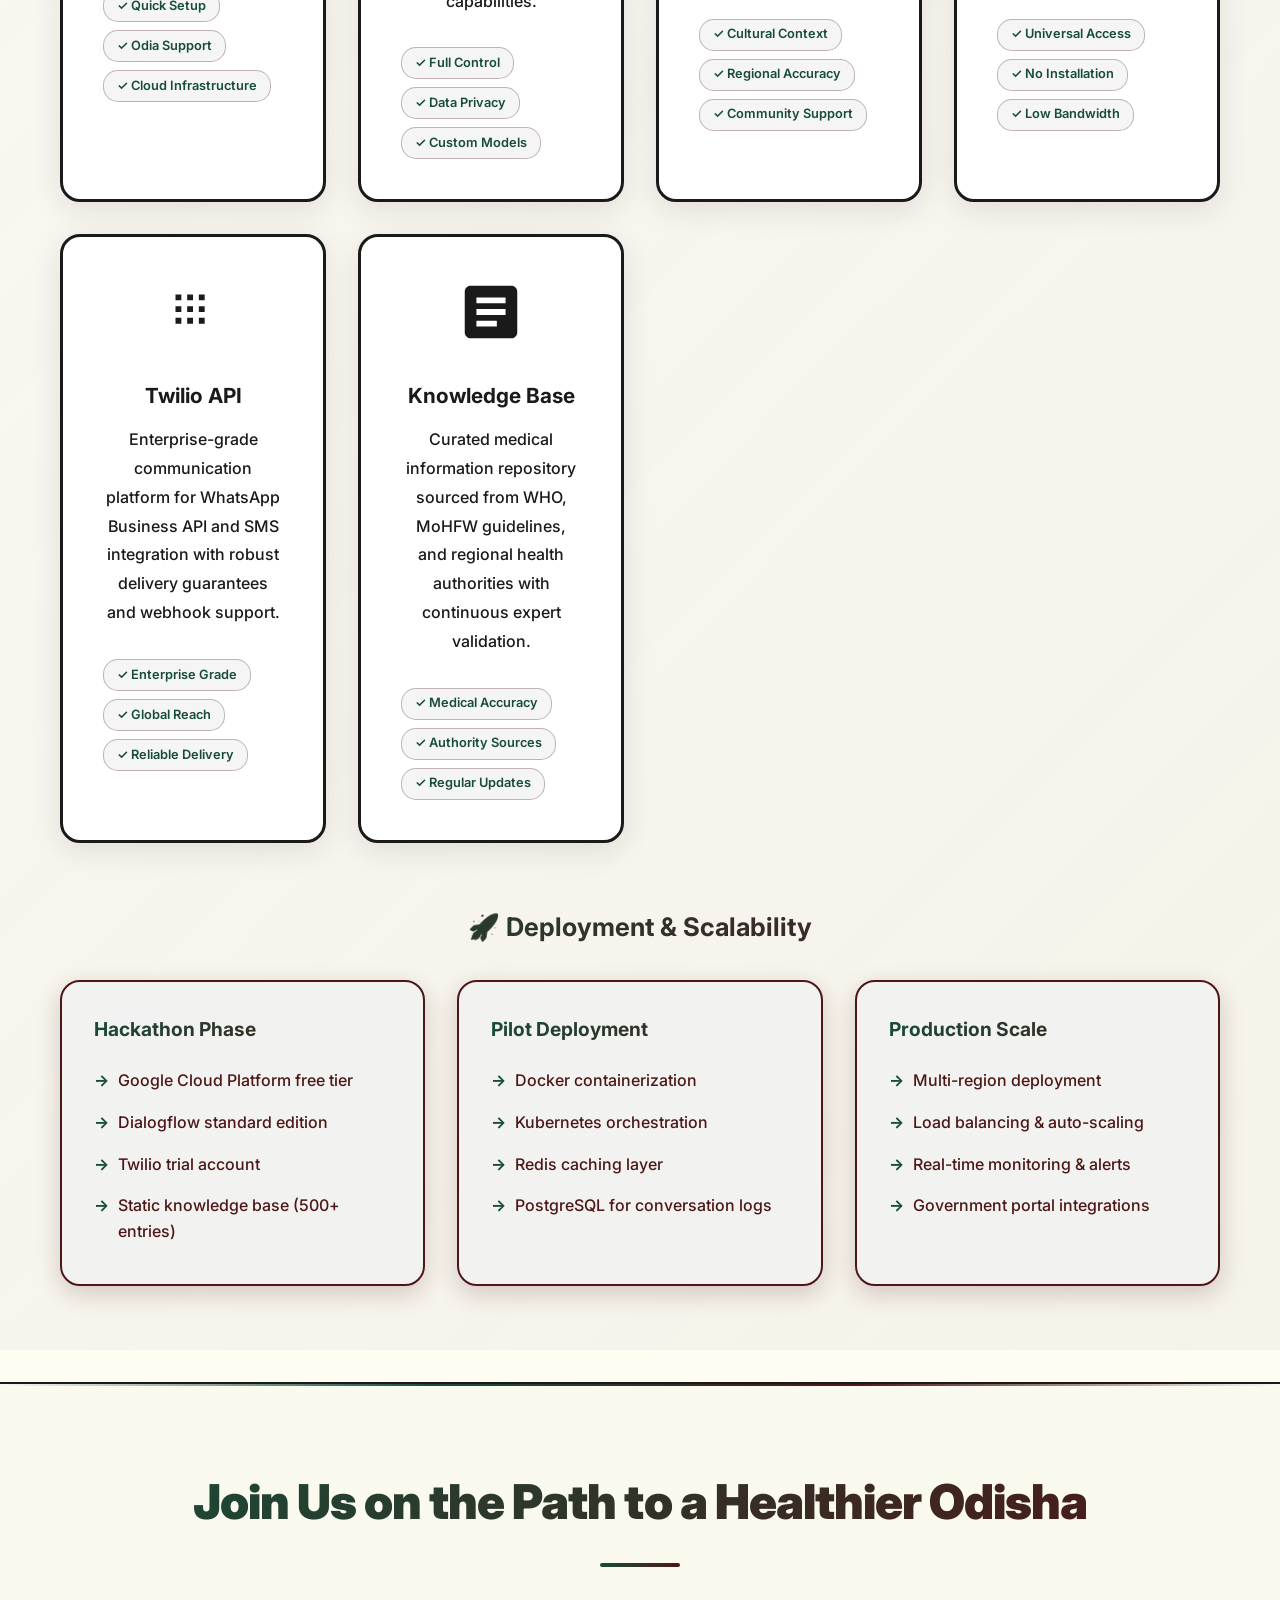
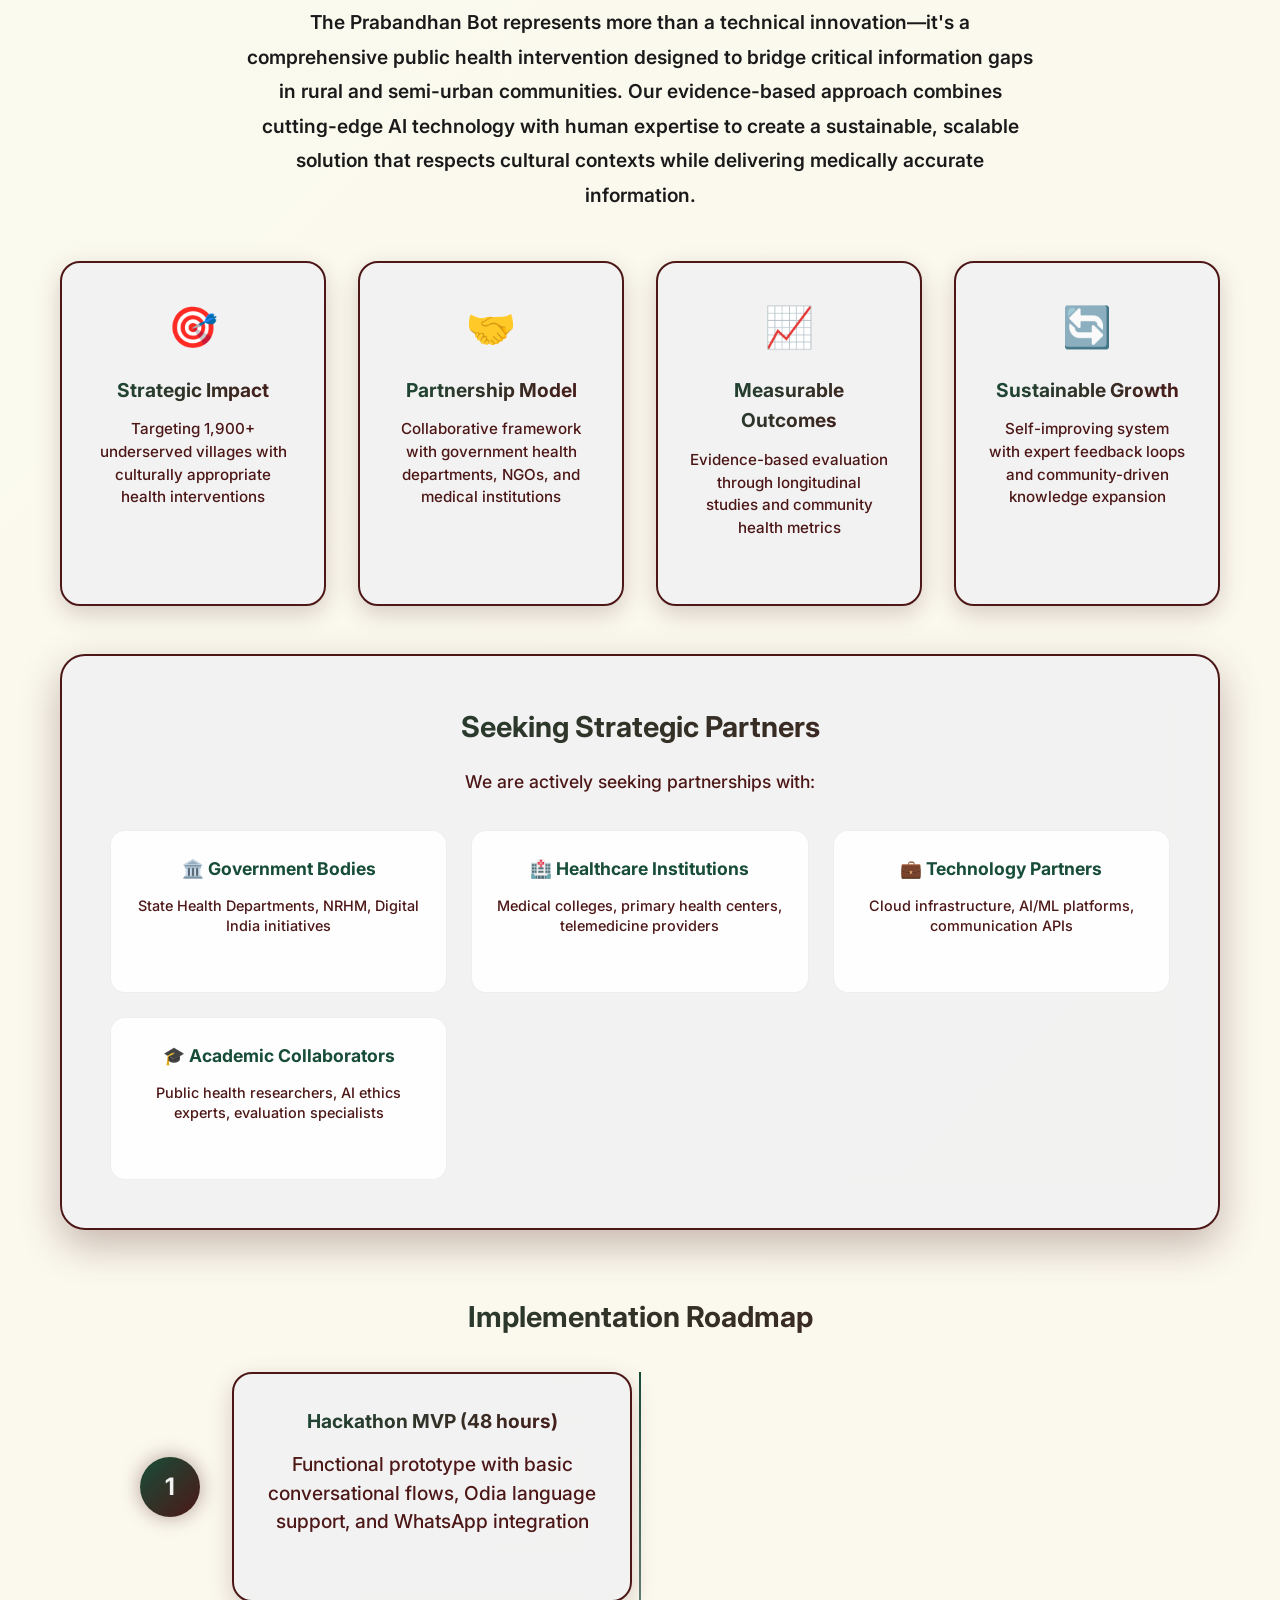
==== commit 8b9599fe: "Merge 7737c5a446d0d2d560e74dc8265ff077947c5bde into d40778b6c791af19551e4a11bb03cc3750a62f97" ====
--- a/index.html
+++ b/index.html
@@ -2555,8 +2555,8 @@
             .hero {
                 padding: 80px 0 40px !important;
                 text-align: center !important;
-                min-height: calc(100vh - 120px) !important;
-                height: auto !important;
+                min-height: 100vh !important;
+                height: 100vh !important;
                 display: flex !important;
                 align-items: center !important;
                 justify-content: center !important;
@@ -2577,28 +2577,6 @@
                 padding: 0 5px !important;
             }
 
-            .hero-stats {
-                position: static !important;
-                margin: 2rem auto 0 !important;
-                flex-direction: column !important;
-                gap: 1rem !important;
-                width: 100% !important;
-                max-width: 300px !important;
-            }
-
-            .hero-stat {
-                padding: 0.8rem 1rem !important;
-                margin: 0 !important;
-            }
-
-            .hero-stat-number {
-                font-size: 1.4rem !important;
-            }
-
-            .hero-stat-label {
-                font-size: 0.8rem !important;
-            }
-
             .cta-button {
                 padding: 0.8rem 1.5rem !important;
                 font-size: 0.8rem !important;
@@ -3110,81 +3088,201 @@
             .topic-label {
                 font-size: 0.7rem !important;
             }
-        }
-    </style>
-</head>
-<body>
-            }
-            
+
+            /* Additional Mobile Fixes */
             .stat-item {
-                padding: 1.5rem 1rem;
+                padding: 1.5rem 1rem !important;
             }
             
             .features-grid {
-                grid-template-columns: 1fr;
-                gap: 2rem;
+                grid-template-columns: 1fr !important;
+                gap: 2rem !important;
             }
             
             .feature-card {
-                padding: 2rem 1.5rem;
+                padding: 2rem 1.5rem !important;
             }
             
             .demo-container {
-                flex-direction: column;
-                gap: 2rem;
+                flex-direction: column !important;
+                gap: 2rem !important;
             }
             
             .demo-chat, .demo-stats {
-                flex: none;
-                width: 100%;
-                max-width: none;
+                flex: none !important;
+                width: 100% !important;
+                max-width: none !important;
             }
             
             .chat-messages {
-                max-height: 250px;
+                max-height: 250px !important;
             }
             
             .activity-dashboard {
-                position: relative;
-                right: auto;
-                top: auto;
-                width: 100%;
-                margin: 2rem 0;
-                font-size: 0.8rem;
-            }
-        }
-
-        /* Extra small devices */
-        @media (max-width: 480px) {
-            .hero h1 {
-                font-size: 2rem;
-                line-height: 1.2;
-            }
-            
-            .hero p {
-                font-size: 1rem;
-            }
-            
-            .section h2 {
-                font-size: 1.8rem;
-            }
-            
-            .stats-grid {
-                grid-template-columns: 1fr;
-                gap: 1rem;
-            }
-            
+                position: relative !important;
+                right: auto !important;
+                top: auto !important;
+                width: 100% !important;
+                margin: 2rem 0 !important;
+                font-size: 0.8rem !important;
+            }
+
+            /* Hero Section Mobile Optimization */
+            .hero {
+                height: auto !important;
+                min-height: 100vh !important;
+                padding: 120px 0 60px !important;
+            }
+
+            .hero-content {
+                padding: 0 10px !important;
+            }
+
+            .hero-stats {
+                position: relative !important;
+                bottom: auto !important;
+                left: auto !important;
+                transform: none !important;
+                flex-direction: column !important;
+                gap: 1rem !important;
+                margin-top: 2rem !important;
+            }
+
+            .hero-stat {
+                padding: 1rem !important;
+                margin: 0 auto !important;
+                max-width: 200px !important;
+            }
+
+            /* Navigation Mobile Fixes */
             .nav-links {
-                gap: 0.5rem;
-            }
-            
-            .nav-links a {
-                padding: 0.5rem 0.8rem;
-                font-size: 0.8rem;
-            }
-            
-            .section {
-                padding: 30px 0;
+                display: none !important;
+            }
+
+            .header-content {
+                justify-content: center !important;
+            }
+
+            .logo img {
+                height: 45px !important;
+            }
+
+            .logo-text {
+                font-size: 1.2rem !important;
+            }
+
+            /* Chatbot Demo Mobile */
+            .chatbot-demo {
+                margin: 2rem auto !important;
+                padding: 20px !important;
+                max-width: 95% !important;
+            }
+
+            .message-bubble {
+                padding: 10px 15px !important;
+                font-size: 0.9rem !important;
+            }
+
+            /* Tech Stack Mobile */
+            .tech-grid {
+                grid-template-columns: 1fr !important;
+                gap: 1rem !important;
+            }
+
+            .tech-item {
+                padding: 1.5rem !important;
+            }
+
+            /* Workflow Mobile */
+            .workflow-explanation {
+                grid-template-columns: 1fr !important;
+                gap: 1rem !important;
+            }
+
+            /* CTA Mobile */
+            .cta-container {
+                flex-direction: column !important;
+                gap: 1rem !important;
+            }
+
+            .cta-button, .cta-secondary {
+                padding: 15px 30px !important;
+                font-size: 1rem !important;
+                width: 100% !important;
+                max-width: 280px !important;
+                text-align: center !important;
+            }
+        }
+
+        /* Mobile Menu Styles */
+        .mobile-menu-btn {
+            display: none;
+            flex-direction: column;
+            justify-content: space-around;
+            width: 30px;
+            height: 30px;
+            background: transparent;
+            border: none;
+            cursor: pointer;
+            z-index: 1001;
+        }
+
+        .mobile-menu-btn span {
+            width: 100%;
+            height: 3px;
+            background: #1a1a1a;
+            border-radius: 2px;
+            transition: all 0.3s ease;
+        }
+
+        .mobile-menu {
+            display: none;
+            position: fixed;
+            top: 0;
+            left: 0;
+            width: 100%;
+            height: 100vh;
+            background: rgba(255, 253, 242, 0.98);
+            backdrop-filter: blur(20px);
+            z-index: 1000;
+            padding-top: 100px;
+        }
+
+        .mobile-menu.active {
+            display: block;
+        }
+
+        .mobile-nav-links {
+            list-style: none;
+            padding: 0;
+            margin: 0;
+            display: flex;
+            flex-direction: column;
+            align-items: center;
+            gap: 2rem;
+        }
+
+        .mobile-nav-links a {
+            color: #1a1a1a;
+            text-decoration: none;
+            font-weight: 700;
+            font-size: 1.5rem;
+            padding: 1rem 2rem;
+            border-radius: 8px;
+            transition: all 0.3s ease;
+            border: 2px solid transparent;
+        }
+
+        .mobile-nav-links a:hover {
+            background: linear-gradient(135deg, #174D38, #4D1717);
+            color: #F2F2F2;
+            border: 2px solid #174D38;
+        }
+
+        /* Show mobile menu button on mobile */
+        @media (max-width: 768px) {
+            .mobile-menu-btn {
+                display: flex !important;
             }
         }
     </style>
@@ -3228,8 +3326,26 @@
                     <li><a href="contact.html">Contact</a></li>
                 </ul>
             </nav>
+            <button class="mobile-menu-btn" id="mobileMenuBtn" aria-label="Toggle Menu">
+                <span></span>
+                <span></span>
+                <span></span>
+            </button>
         </div>
     </header>
+
+    <!-- Mobile Menu -->
+    <div class="mobile-menu" id="mobileMenu">
+        <ul class="mobile-nav-links">
+            <li><a href="#hero" onclick="closeMobileMenu()">Home</a></li>
+            <li><a href="#problem" onclick="closeMobileMenu()">Problem</a></li>
+            <li><a href="#solution" onclick="closeMobileMenu()">Solution</a></li>
+            <li><a href="#demo" onclick="closeMobileMenu()">Demo</a></li>
+            <li><a href="#technology" onclick="closeMobileMenu()">Technology</a></li>
+            <li><a href="team.html" onclick="closeMobileMenu()">Team</a></li>
+            <li><a href="contact.html" onclick="closeMobileMenu()">Contact</a></li>
+        </ul>
+    </div>
 
     <!-- Hero Section -->
     <section id="hero" class="hero">
@@ -5026,6 +5142,57 @@
         const styleSheet = document.createElement('style');
         styleSheet.textContent = floatingStyles;
         document.head.appendChild(styleSheet);
+
+        // Mobile Menu Functionality
+        function toggleMobileMenu() {
+            const mobileMenu = document.getElementById('mobileMenu');
+            const mobileMenuBtn = document.getElementById('mobileMenuBtn');
+            
+            mobileMenu.classList.toggle('active');
+            mobileMenuBtn.classList.toggle('active');
+            
+            // Prevent scrolling when menu is open
+            if (mobileMenu.classList.contains('active')) {
+                document.body.style.overflow = 'hidden';
+            } else {
+                document.body.style.overflow = '';
+            }
+        }
+
+        function closeMobileMenu() {
+            const mobileMenu = document.getElementById('mobileMenu');
+            const mobileMenuBtn = document.getElementById('mobileMenuBtn');
+            
+            mobileMenu.classList.remove('active');
+            mobileMenuBtn.classList.remove('active');
+            document.body.style.overflow = '';
+        }
+
+        // Add event listeners
+        document.addEventListener('DOMContentLoaded', function() {
+            const mobileMenuBtn = document.getElementById('mobileMenuBtn');
+            const mobileMenu = document.getElementById('mobileMenu');
+            
+            if (mobileMenuBtn) {
+                mobileMenuBtn.addEventListener('click', toggleMobileMenu);
+            }
+            
+            // Close menu when clicking outside
+            if (mobileMenu) {
+                mobileMenu.addEventListener('click', function(e) {
+                    if (e.target === mobileMenu) {
+                        closeMobileMenu();
+                    }
+                });
+            }
+            
+            // Close menu on escape key
+            document.addEventListener('keydown', function(e) {
+                if (e.key === 'Escape') {
+                    closeMobileMenu();
+                }
+            });
+        });
     </script>
 </body>
 </html>
